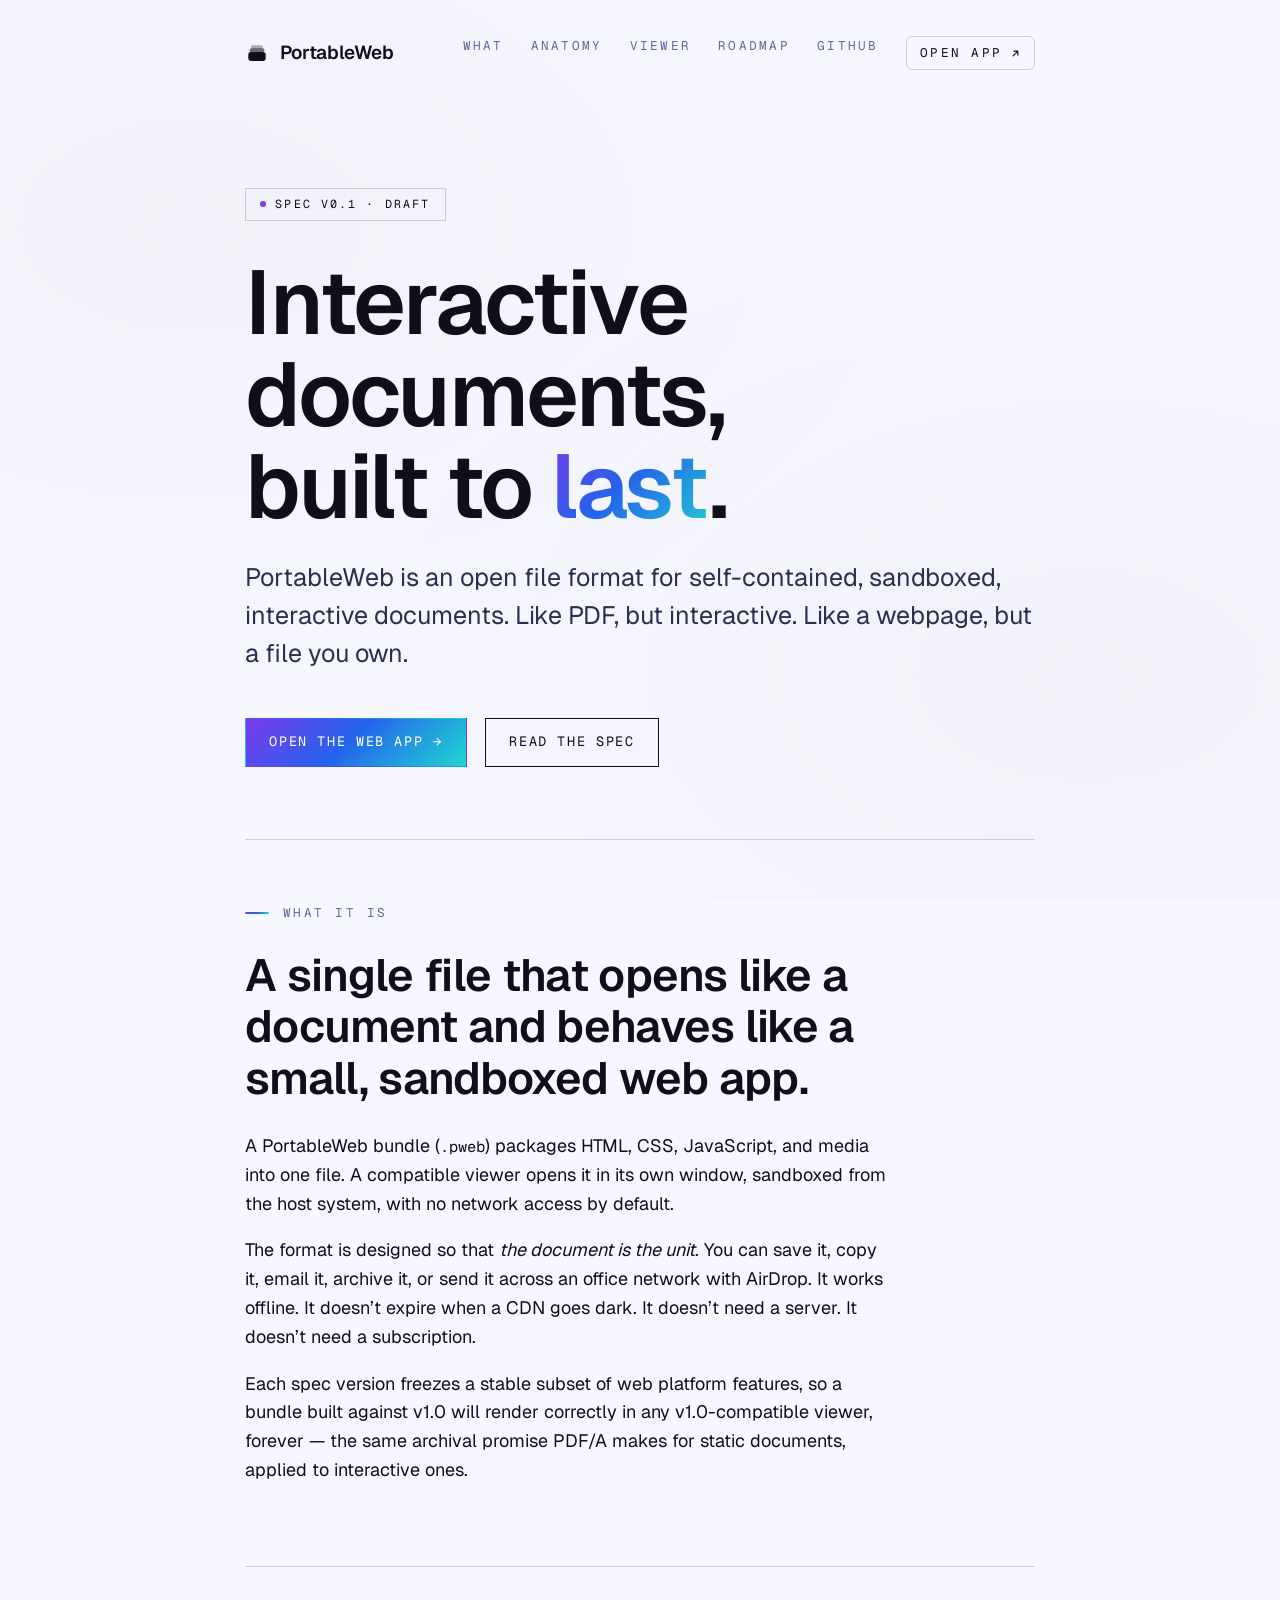
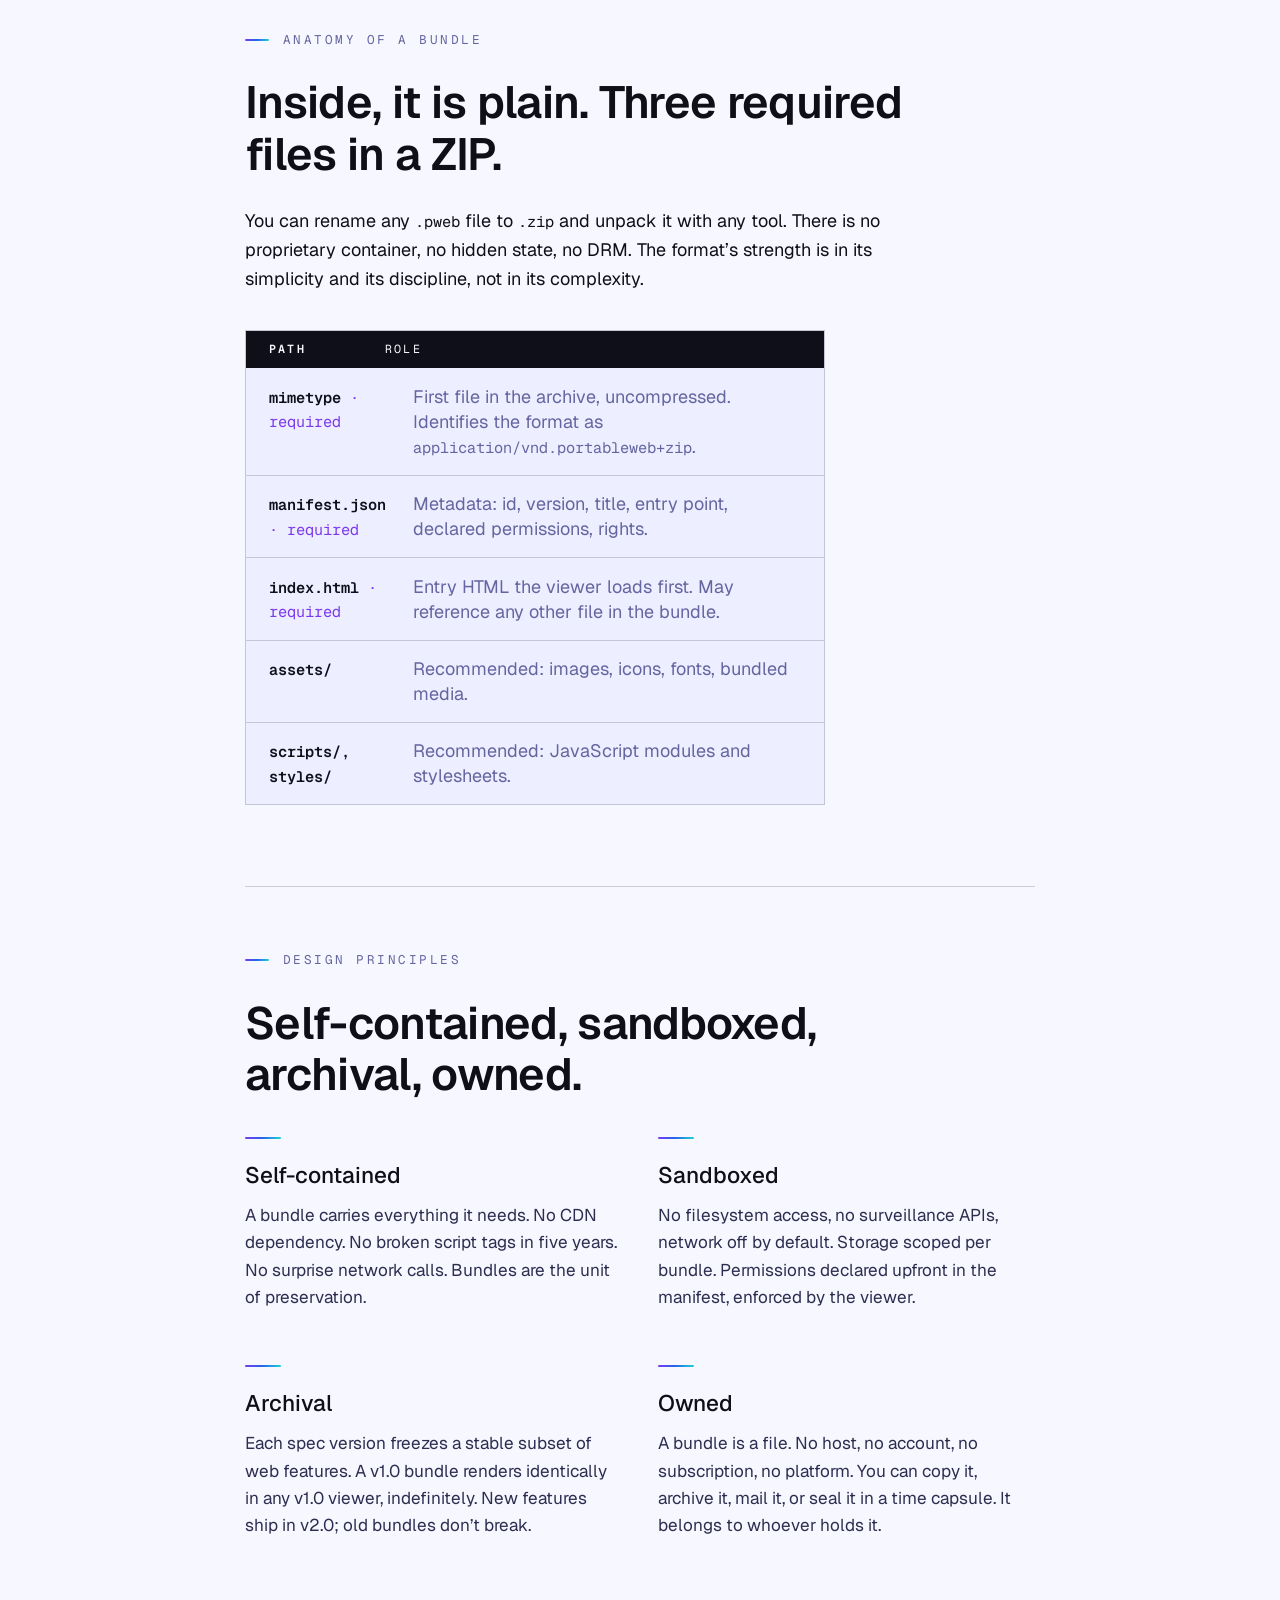
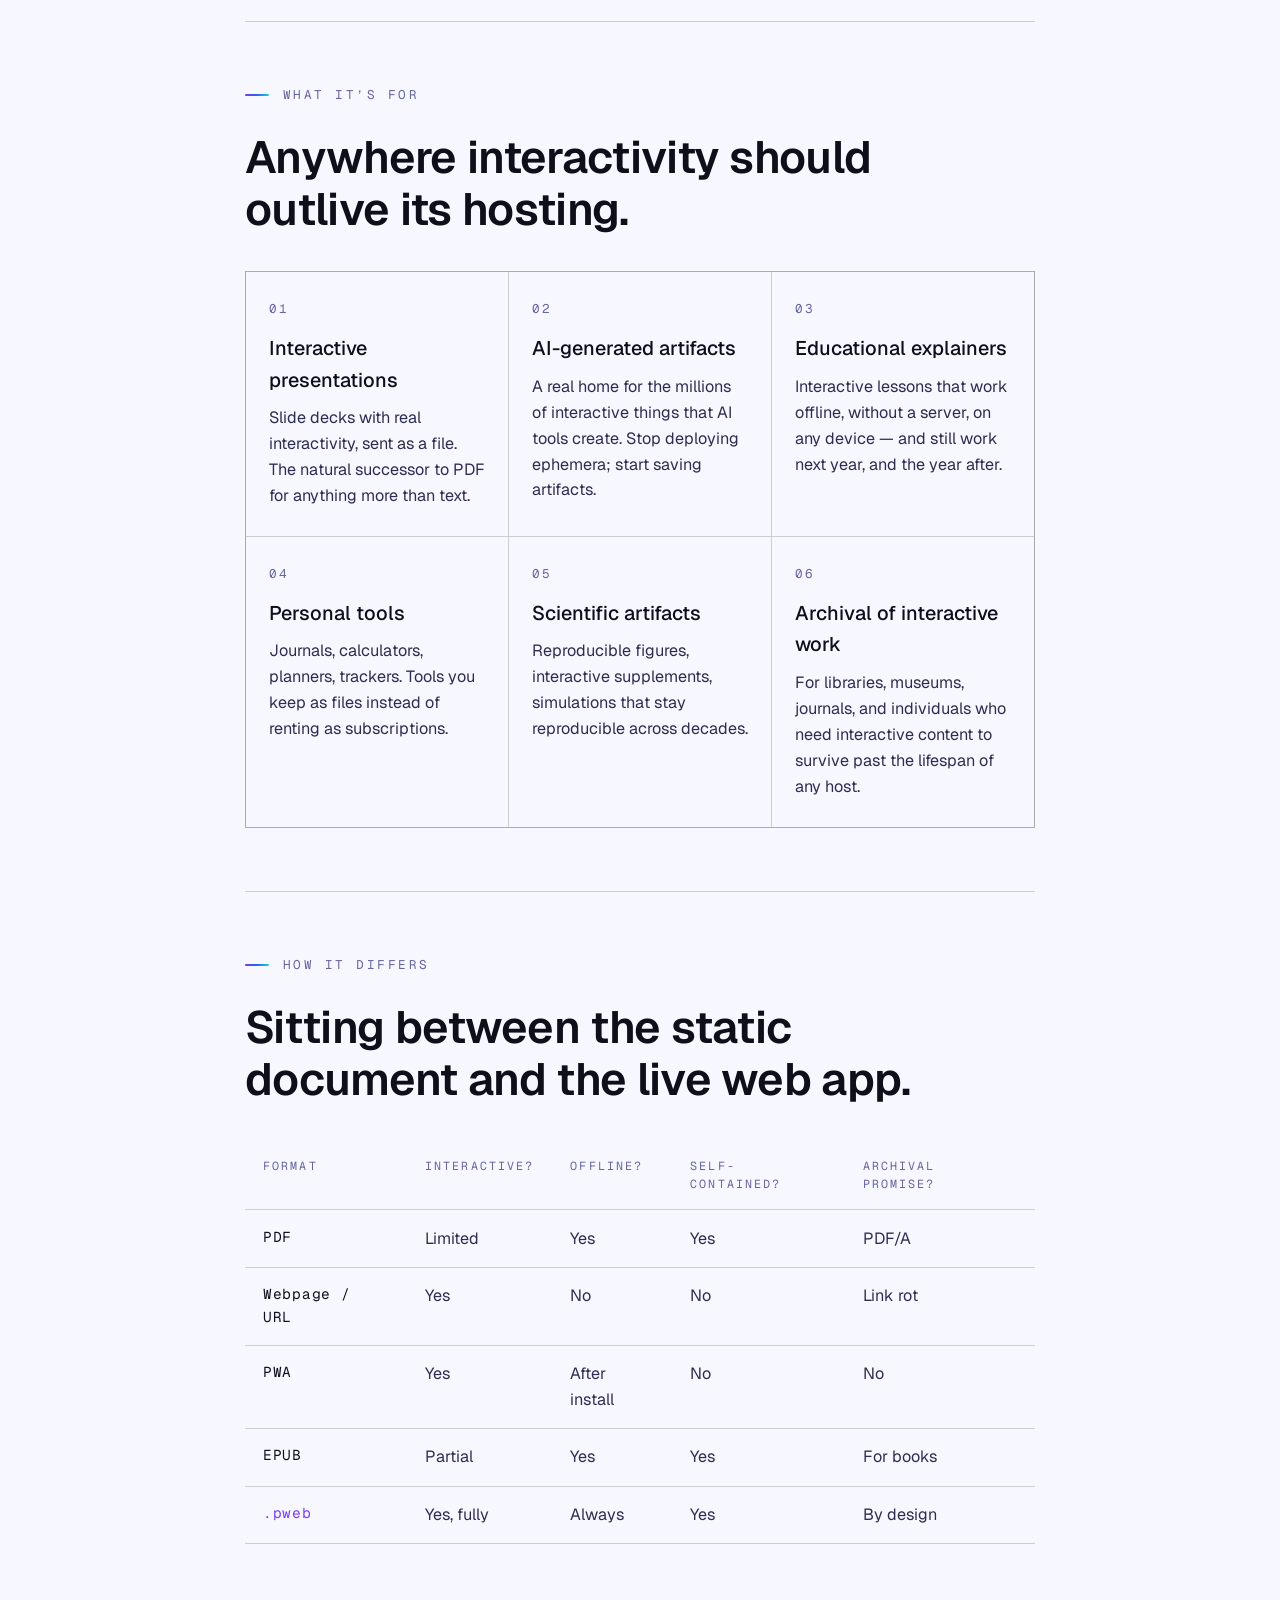
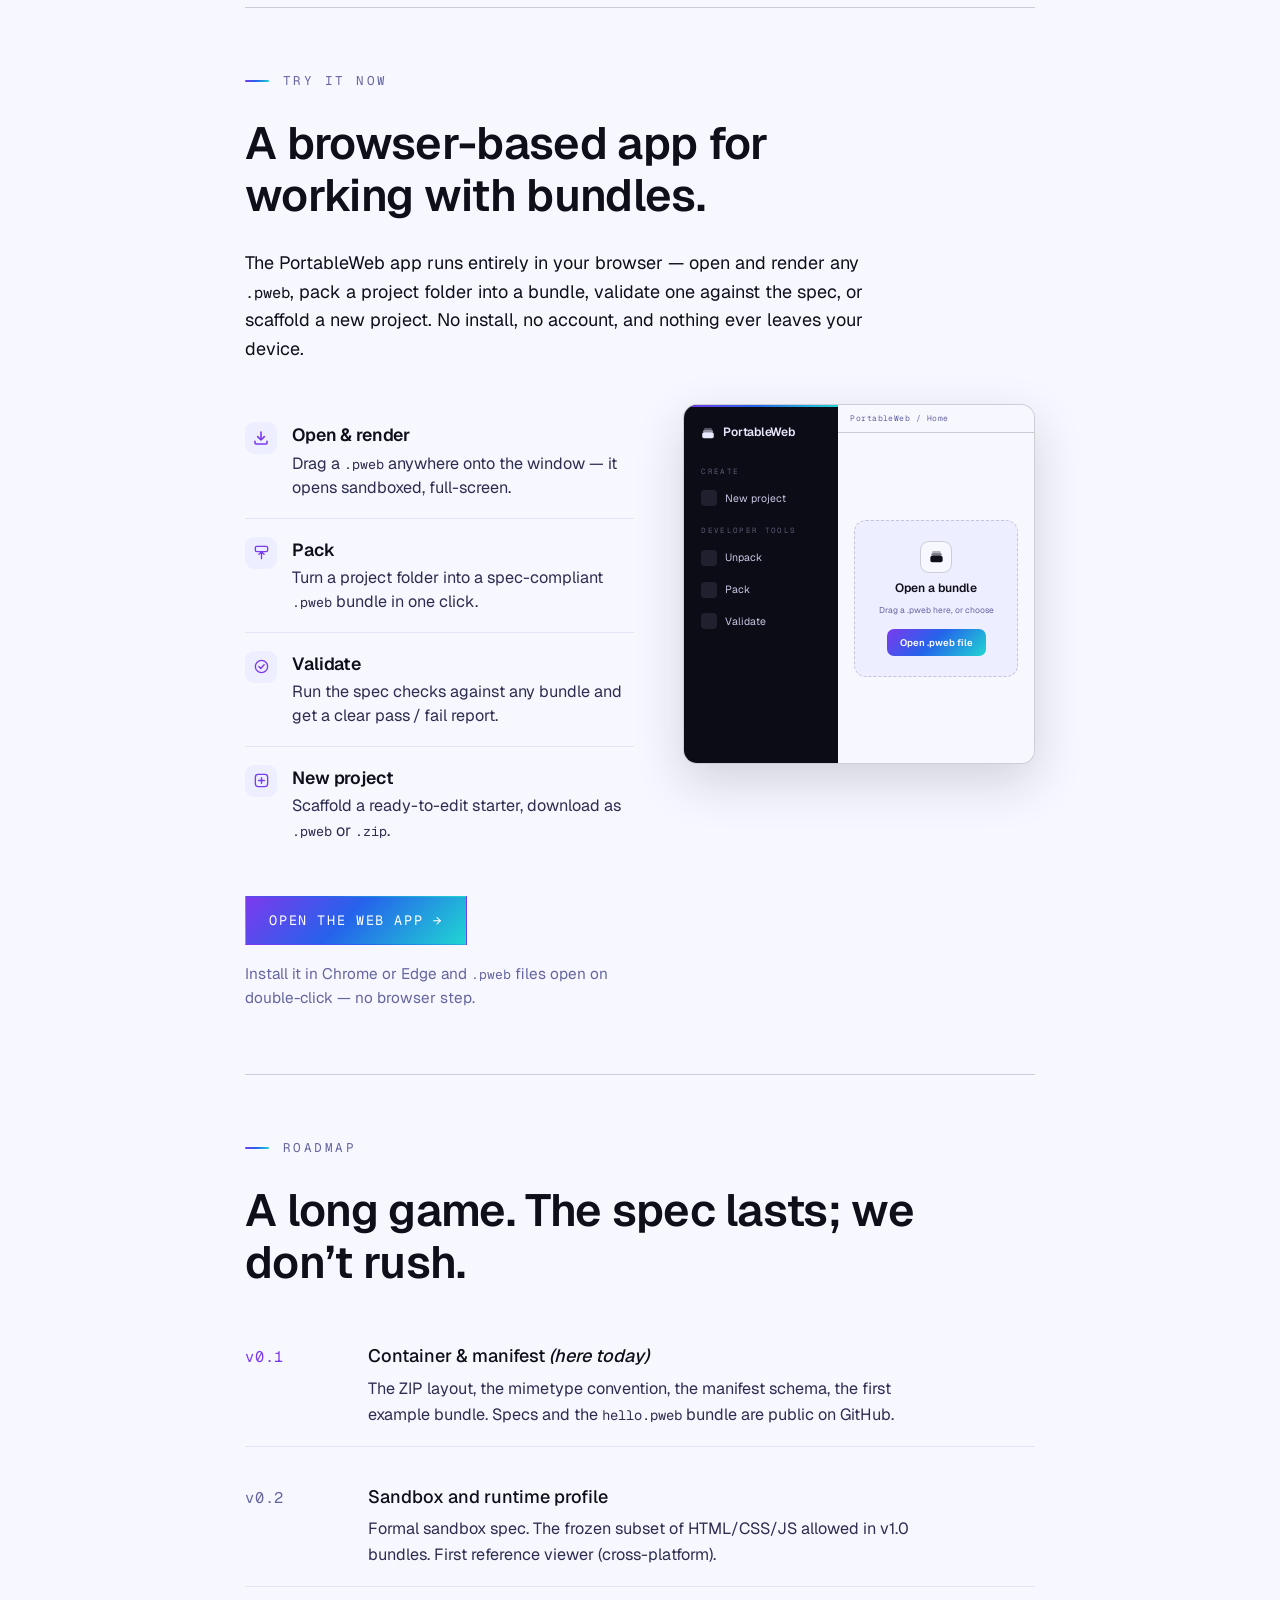
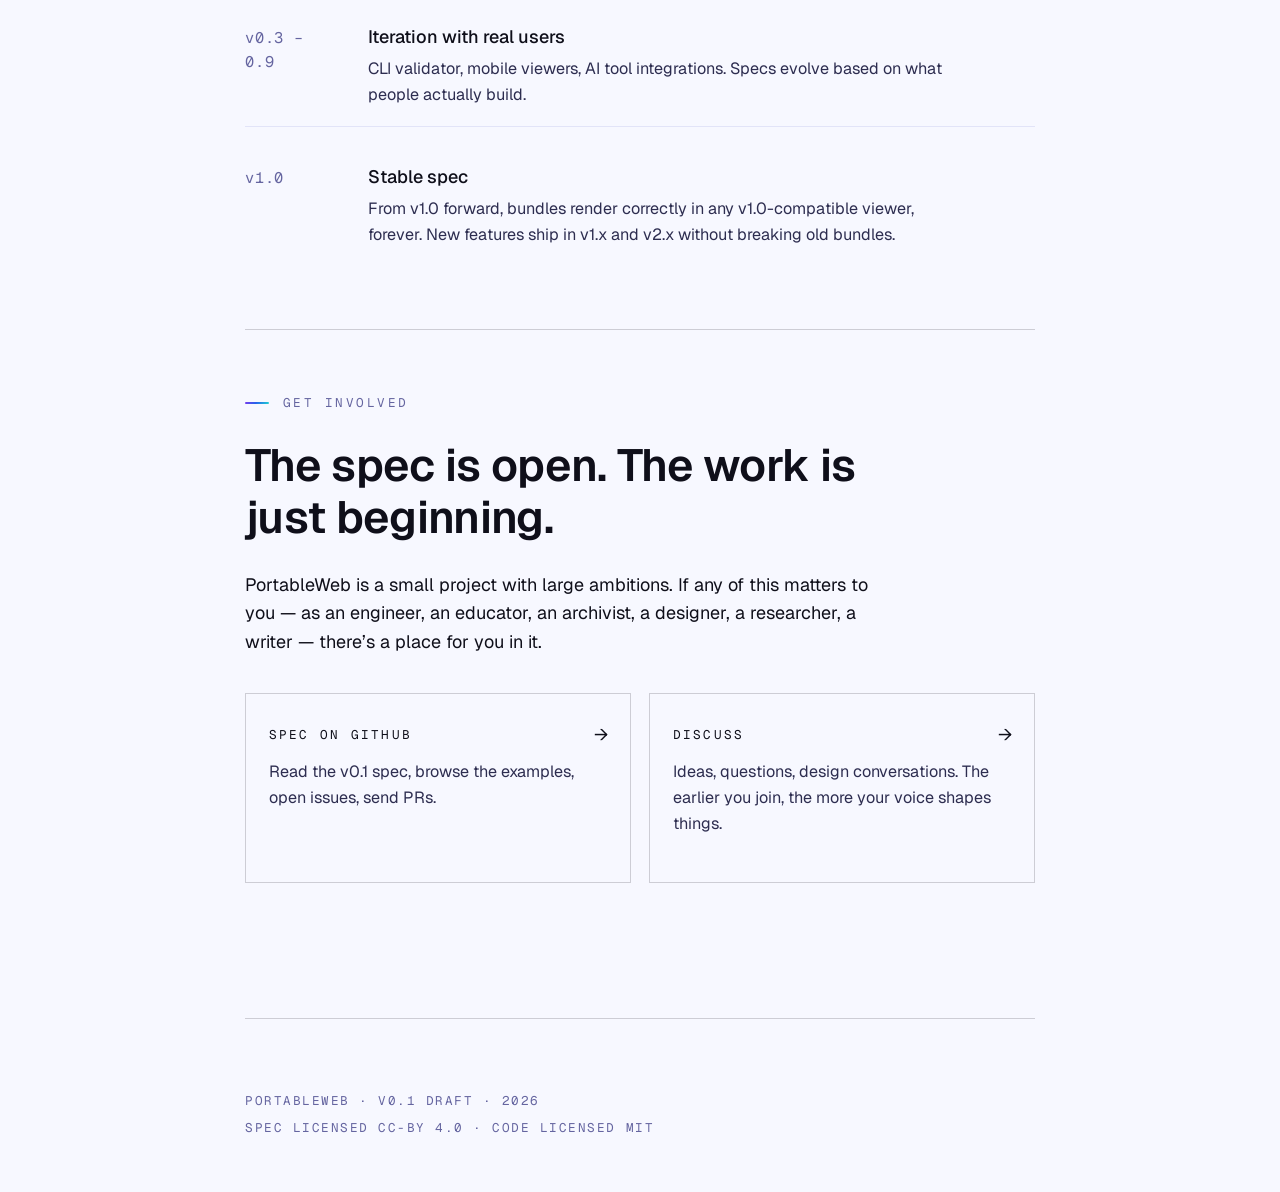
==== docs/index.html @ 22e29831 "Enhanced UI" ====
<!DOCTYPE html>
<html lang="en">
<head>
  <meta charset="utf-8">
  <meta name="viewport" content="width=device-width, initial-scale=1">
  <title>PortableWeb — Self-contained interactive documents</title>
  <meta name="description" content="PortableWeb is an open file format for self-contained, sandboxed, interactive documents. Like PDF, but interactive. Like a webpage, but a file you own.">

  <meta property="og:title" content="PortableWeb">
  <meta property="og:description" content="An open file format for self-contained, sandboxed, interactive documents. Like PDF, but interactive.">
  <meta property="og:url" content="https://portableweb.org">
  <meta property="og:type" content="website">
  <meta name="twitter:card" content="summary_large_image">

  <link rel="icon" href="/icons/icon.svg" type="image/svg+xml">

  <link rel="preconnect" href="https://fonts.googleapis.com">
  <link rel="preconnect" href="https://fonts.gstatic.com" crossorigin>
  <link href="https://fonts.googleapis.com/css2?family=Geist:wght@400;500;600;700&family=Geist+Mono:wght@400;500;600&display=swap" rel="stylesheet">

  <style>
    :root {
      --ink:           #0f0f1a;
      --ink-soft:      #2d2d50;
      --paper:         #f7f8ff;
      --paper-shadow:  #edeeff;
      --paper-darker:  #e2e4f8;
      --accent:        #7c3aed;
      --accent-soft:   #9f67f5;
      --rule:          rgba(15,15,26,0.18);
      --muted:         #6565a0;
      --muted-soft:    #9090b8;
      --gradient:      linear-gradient(135deg, #7c3aed 0%, #2563eb 46%, #20d6d2 100%);
      --serif:         "Geist", ui-sans-serif, system-ui, -apple-system, "Segoe UI", Helvetica, Arial, sans-serif;
      --sans:          "Geist", ui-sans-serif, system-ui, -apple-system, "Segoe UI", Helvetica, Arial, sans-serif;
      --mono:          "Geist Mono", ui-monospace, "SFMono-Regular", Menlo, Consolas, "Liberation Mono", monospace;
    }

    @media (prefers-color-scheme: dark) {
      :root {
        --ink:           #e8e8ff;
        --ink-soft:      #b0b0d8;
        --paper:         #08080f;
        --paper-shadow:  #0f0f1e;
        --paper-darker:  #181828;
        --accent:        #a78bfa;
        --accent-soft:   #7c3aed;
        --rule:          rgba(232,232,255,0.15);
        --muted:         #7070a8;
        --muted-soft:    #454570;
      }
    }

    * { box-sizing: border-box; }

    html { scroll-behavior: smooth; }

    html, body {
      margin: 0;
      padding: 0;
      background: var(--paper);
      color: var(--ink);
      font-family: var(--serif);
      font-size: 18px;
      line-height: 1.6;
      -webkit-font-smoothing: antialiased;
      -moz-osx-font-smoothing: grayscale;
    }

    body {
      background-image:
        radial-gradient(at 15% 25%, rgba(0,0,0,0.025) 0%, transparent 50%),
        radial-gradient(at 85% 75%, rgba(0,0,0,0.025) 0%, transparent 50%);
      background-attachment: fixed;
      min-height: 100vh;
    }

    a {
      color: var(--accent);
      text-decoration: none;
      border-bottom: 1px solid currentColor;
      transition: opacity 0.15s ease;
    }
    a:hover { opacity: 0.7; }

    /* ---------- Scrollbar ---------- */
    * { scrollbar-width: thin; scrollbar-color: var(--muted) transparent; }
    ::-webkit-scrollbar { width: 13px; height: 13px; }
    ::-webkit-scrollbar-track { background: transparent; }
    ::-webkit-scrollbar-thumb {
      background-color: var(--muted);
      border-radius: 10px;
      border: 3px solid var(--paper);
      background-clip: padding-box;
    }
    ::-webkit-scrollbar-thumb:hover { background-color: var(--ink-soft); }
    ::-webkit-scrollbar-corner { background: transparent; }

    code, pre {
      font-family: var(--mono);
      font-size: 0.85em;
    }

    /* ---------- Layout ---------- */

    .wrap {
      max-width: 880px;
      margin: 0 auto;
      padding: 0 clamp(1.25rem, 4vw, 2.5rem);
    }

    /* ---------- Header ---------- */

    header.site {
      padding: 2rem 0 1.5rem;
      display: flex;
      justify-content: space-between;
      align-items: center;
      font-family: var(--mono);
      font-size: 0.7rem;
      letter-spacing: 0.18em;
      text-transform: uppercase;
      color: var(--muted);
      gap: 1rem;
      flex-wrap: wrap;
    }

    .mark {
      display: flex;
      align-items: center;
      gap: 0.6rem;
      color: var(--ink);
      border-bottom: none;
    }

    .mark-glyph {
      width: 24px;
      height: 24px;
      flex-shrink: 0;
      color: var(--ink);
      display: block;
    }

    .mark-word {
      font-family: "Geist", var(--sans);
      font-size: 1.05rem;
      font-weight: 600;
      letter-spacing: -0.02em;
      text-transform: none;
      color: var(--ink);
      line-height: 1;
    }

    nav.site {
      display: flex;
      gap: 1.5rem;
    }

    nav.site a {
      color: var(--muted);
      border-bottom: none;
    }
    nav.site a:hover { color: var(--ink); }

    nav.site a.nav-app {
      color: var(--ink);
      border: 1px solid var(--rule);
      padding: 0.34rem 0.75rem;
      border-radius: 6px;
      white-space: nowrap;
      display: inline-flex;
      align-items: center;
      gap: 0.4rem;
      transition: background 0.15s ease, color 0.15s ease, border-color 0.15s ease;
    }
    nav.site a.nav-app:hover { background: var(--ink); color: var(--paper); border-color: var(--ink); opacity: 1; }
    nav.site a.nav-app svg { transition: transform 0.15s ease; }
    nav.site a.nav-app:hover svg { transform: translateX(2px); }

    /* ---------- Hero ---------- */

    .hero {
      padding: clamp(3rem, 10vh, 7rem) 0 clamp(3rem, 8vh, 5rem);
    }

    .status {
      display: inline-flex;
      align-items: center;
      white-space: nowrap;
      gap: 0.5rem;
      padding: 0.35rem 0.8rem;
      border: 1px solid var(--rule);
      font-family: var(--mono);
      font-size: 0.65rem;
      letter-spacing: 0.18em;
      text-transform: uppercase;
      color: var(--ink);
      margin-bottom: 2rem;
    }

    .status::before {
      content: "";
      display: inline-block;
      width: 6px; height: 6px;
      border-radius: 50%;
      background: var(--accent);
      animation: pulse 2.4s infinite;
    }

    @keyframes pulse {
      0%, 100% { opacity: 1; }
      50%      { opacity: 0.4; }
    }

    h1.hero-title {
      font-family: var(--serif);
      font-weight: 600;
      font-style: normal;
      font-size: clamp(2.75rem, 8vw, 5rem);
      line-height: 1.02;
      letter-spacing: -0.025em;
      margin: 0 0 1.5rem;
      max-width: 12ch;
    }

    h1.hero-title .accent {
      background: var(--gradient);
      -webkit-background-clip: text;
      -webkit-text-fill-color: transparent;
      background-clip: text;
    }

    .hero-lede {
      font-size: clamp(1.15rem, 2.2vw, 1.4rem);
      line-height: 1.5;
      max-width: 36em;
      margin: 0 0 2.5rem;
      color: var(--ink-soft);
    }

    .cta-row {
      display: flex;
      gap: 1rem;
      flex-wrap: wrap;
      align-items: center;
    }

    .btn {
      display: inline-flex;
      align-items: center;
      gap: 0.5rem;
      padding: 0.7rem 1.3rem;
      font-family: var(--mono);
      font-size: 0.75rem;
      letter-spacing: 0.12em;
      text-transform: uppercase;
      border: 1px solid var(--ink);
      color: var(--ink);
      background: transparent;
      border-bottom: 1px solid var(--ink);
      transition: all 0.18s ease;
    }
    .btn:hover { background: var(--ink); color: var(--paper); opacity: 1; }

    .btn.primary {
      background: var(--gradient);
      border-color: transparent;
      color: #fff;
    }
    .btn.primary:hover { opacity: 0.88; color: #fff; }

    /* ---------- Section primitives ---------- */

    section.block {
      padding: clamp(3rem, 7vh, 5rem) 0;
      border-top: 1px solid var(--rule);
    }

    .eyebrow {
      font-family: var(--mono);
      font-size: 0.7rem;
      letter-spacing: 0.2em;
      text-transform: uppercase;
      color: var(--muted);
      margin: 0 0 1.5rem;
      display: flex;
      align-items: center;
      gap: 0.75rem;
    }

    .eyebrow::before {
      content: "";
      width: 24px; height: 2px;
      background: var(--gradient);
      border-radius: 2px;
    }

    h2 {
      font-family: var(--serif);
      font-weight: 600;
      font-style: normal;
      font-size: clamp(1.85rem, 4vw, 2.5rem);
      line-height: 1.15;
      letter-spacing: -0.015em;
      margin: 0 0 1.5rem;
      max-width: 22ch;
    }

    h3 {
      font-family: var(--serif);
      font-weight: 500;
      font-size: 1.25rem;
      margin: 0 0 0.5rem;
      color: var(--ink);
    }

    p { margin: 0 0 1rem; max-width: 36em; }

    /* ---------- Anatomy diagram ---------- */

    .anatomy {
      display: grid;
      grid-template-columns: 1fr;
      gap: 0;
      margin: 2rem 0 1rem;
      border: 1px solid var(--rule);
      background: var(--paper-shadow);
      max-width: 580px;
      font-family: var(--mono);
      font-size: 0.85rem;
    }

    .anatomy-row {
      display: grid;
      grid-template-columns: 14ch 1fr;
      gap: 1rem;
      padding: 0.85rem 1.25rem;
      border-bottom: 1px solid var(--rule);
      align-items: baseline;
    }
    .anatomy-row:last-child { border-bottom: none; }

    .anatomy-row.header {
      background: var(--ink);
      color: var(--paper);
      font-size: 0.65rem;
      letter-spacing: 0.2em;
      text-transform: uppercase;
      padding: 0.5rem 1.25rem;
    }

    .anatomy-row .filename { color: var(--ink); font-weight: 600; }
    .anatomy-row .filename .req { color: var(--accent); font-weight: 400; }
    .anatomy-row .desc { color: var(--muted); font-family: var(--serif); font-size: 1rem; line-height: 1.4; }

    .anatomy-row.header .filename,
    .anatomy-row.header .desc { color: var(--paper); font-family: var(--mono); font-size: 0.65rem; }

    /* ---------- Pillars ---------- */

    .pillars {
      display: grid;
      grid-template-columns: repeat(2, 1fr);
      gap: 2rem;
      margin-top: 2rem;
    }
    @media (max-width: 540px) { .pillars { grid-template-columns: 1fr; } }

    .pillar h3::before {
      content: "";
      display: block;
      width: 36px;
      height: 2px;
      background: var(--gradient);
      border-radius: 2px;
      margin-bottom: 1rem;
    }

    .pillar p { color: var(--ink-soft); font-size: 0.95rem; }

    /* ---------- Use cases ---------- */

    .use-cases {
      display: grid;
      grid-template-columns: repeat(auto-fit, minmax(260px, 1fr));
      gap: 1px;
      background: var(--rule);
      border: 1px solid var(--rule);
      margin-top: 2rem;
    }

    .use-case {
      background: var(--paper);
      padding: 1.5rem 1.25rem;
    }

    .use-case .num {
      font-family: var(--mono);
      font-size: 0.7rem;
      letter-spacing: 0.18em;
      color: var(--muted);
      margin-bottom: 0.75rem;
    }

    .use-case h3 { font-size: 1.1rem; font-style: normal; }
    .use-case p { font-size: 0.9rem; color: var(--ink-soft); margin: 0; }

    /* ---------- Comparison ---------- */

    .comparison {
      margin-top: 2rem;
      overflow-x: auto;
    }

    .comparison table {
      width: 100%;
      border-collapse: collapse;
      font-size: 0.9rem;
      min-width: 540px;
    }

    .comparison th, .comparison td {
      text-align: left;
      padding: 0.85rem 1rem;
      border-bottom: 1px solid var(--rule);
      vertical-align: top;
    }

    .comparison th {
      font-family: var(--mono);
      font-size: 0.65rem;
      letter-spacing: 0.18em;
      text-transform: uppercase;
      color: var(--muted);
      font-weight: 400;
      border-bottom: 1px solid var(--rule);
    }

    .comparison td.format {
      font-family: var(--mono);
      font-size: 0.8rem;
      color: var(--ink);
      letter-spacing: 0.05em;
    }
    .comparison td.format.us { color: var(--accent); }
    .comparison td p { margin: 0; font-size: 0.9rem; color: var(--ink-soft); }

    /* ---------- Roadmap ---------- */

    .roadmap {
      display: grid;
      gap: 1rem;
      margin-top: 2rem;
    }

    .roadmap-item {
      display: grid;
      grid-template-columns: 8ch 1fr;
      gap: 1.5rem;
      padding: 1rem 0;
      border-bottom: 1px solid var(--paper-darker);
      align-items: baseline;
    }
    .roadmap-item:last-child { border-bottom: none; }

    .roadmap-version {
      font-family: var(--mono);
      font-size: 0.85rem;
      color: var(--accent);
      letter-spacing: 0.05em;
    }
    .roadmap-version.future { color: var(--muted); }

    .roadmap-body h3 { font-size: 1rem; margin-bottom: 0.25rem; font-style: normal; }
    .roadmap-body p { margin: 0; font-size: 0.9rem; color: var(--ink-soft); }

    /* ---------- Get involved ---------- */

    .links-grid {
      display: grid;
      grid-template-columns: repeat(auto-fit, minmax(220px, 1fr));
      gap: 1rem;
      margin-top: 2rem;
    }

    .link-card {
      display: block;
      padding: 1.5rem 1.25rem;
      border: 1px solid var(--rule);
      color: var(--ink);
      transition: all 0.18s ease;
      border-bottom: 1px solid var(--rule);
    }
    .link-card:hover { background: var(--ink); color: var(--paper); opacity: 1; }
    .link-card:hover .link-arrow { transform: translateX(3px); }
    .link-card:hover .link-desc { color: var(--paper-shadow); }

    .link-card-top {
      display: flex;
      justify-content: space-between;
      align-items: center;
      margin-bottom: 0.5rem;
    }
    .link-title { font-family: var(--mono); font-size: 0.7rem; letter-spacing: 0.18em; text-transform: uppercase; }
    .link-arrow { transition: transform 0.18s ease; }
    .link-desc { font-size: 0.9rem; color: var(--ink-soft); font-family: var(--serif); }

    /* ---------- Viewer section ---------- */

    .viewer-grid {
      display: grid;
      grid-template-columns: 1.05fr 0.95fr;
      gap: 2.75rem;
      align-items: start;
      margin-top: 2.25rem;
    }
    @media (max-width: 760px) {
      .viewer-grid { grid-template-columns: 1fr; gap: 2rem; }
    }

    .viewer-caps {
      list-style: none;
      padding: 0;
      margin: 0 0 2rem;
      display: flex;
      flex-direction: column;
    }
    .viewer-caps li {
      display: flex;
      gap: 0.85rem;
      padding: 0.95rem 0;
      border-bottom: 1px solid var(--paper-darker);
      align-items: flex-start;
    }
    .viewer-caps li:last-child { border-bottom: none; }
    .vc-icon {
      width: 32px; height: 32px;
      border-radius: 9px;
      background: var(--paper-shadow);
      display: flex; align-items: center; justify-content: center;
      flex-shrink: 0;
      color: var(--accent);
      margin-top: 1px;
    }
    .vc-title { display: block; font-weight: 600; font-size: 0.98rem; color: var(--ink); letter-spacing: -0.01em; }
    .vc-desc { display: block; font-size: 0.9rem; color: var(--ink-soft); line-height: 1.5; margin-top: 0.12rem; }
    .vc-desc code { font-family: var(--mono); font-size: 0.82em; }

    .viewer-cta {
      display: flex;
      flex-direction: column;
      align-items: flex-start;
      gap: 0.95rem;
    }
    .viewer-install-note {
      font-size: 0.85rem;
      color: var(--muted);
      max-width: 34em;
      margin: 0;
    }

    /* App preview mock */
    .app-mock {
      border: 1px solid var(--rule);
      border-radius: 14px;
      overflow: hidden;
      display: flex;
      height: 360px;
      background: var(--paper);
      box-shadow: 0 18px 50px rgba(15,15,26,0.16);
    }
    .mock-rail {
      width: 44%;
      max-width: 168px;
      background: #0c0c16;
      padding: 14px 10px;
      display: flex;
      flex-direction: column;
      gap: 3px;
      position: relative;
    }
    .mock-rail::before {
      content: "";
      position: absolute; top: 0; left: 0; right: 0; height: 2px;
      background: var(--gradient);
    }
    .mock-brand { display: flex; align-items: center; gap: 7px; color: #e8e8ff; padding: 4px 6px 10px; }
    .mock-brand svg { width: 16px; height: 16px; }
    .mock-brand .mb-word { font-family: var(--sans); font-size: 12px; font-weight: 600; letter-spacing: -0.02em; }
    .mock-label { font-family: var(--mono); font-size: 7.5px; letter-spacing: 0.18em; text-transform: uppercase; color: rgba(168,168,210,0.5); padding: 9px 7px 4px; }
    .mock-item { display: flex; align-items: center; gap: 8px; padding: 6px 7px; border-radius: 6px; color: #c7c7e4; font-family: var(--sans); font-size: 10.5px; }
    .mock-item .mi-ic { width: 16px; height: 16px; border-radius: 4px; background: rgba(168,168,210,0.13); flex-shrink: 0; }
    .mock-work { flex: 1; display: flex; flex-direction: column; background: var(--paper); }
    .mock-topbar { height: 28px; border-bottom: 1px solid var(--rule); display: flex; align-items: center; padding: 0 12px; }
    .mock-crumb { font-family: var(--mono); font-size: 8px; letter-spacing: 0.06em; color: var(--muted); }
    .mock-body { flex: 1; display: flex; align-items: center; justify-content: center; padding: 16px; }
    .mock-hero {
      width: 100%;
      border: 1.5px dashed var(--rule);
      border-radius: 12px;
      background: var(--paper-shadow);
      padding: 20px 12px;
      text-align: center;
      display: flex; flex-direction: column; align-items: center; gap: 6px;
    }
    .mock-hero .mh-glyph { width: 32px; height: 32px; border-radius: 9px; background: var(--paper); border: 1px solid var(--rule); display: flex; align-items: center; justify-content: center; color: var(--ink); }
    .mock-hero .mh-glyph svg { width: 17px; height: 17px; }
    .mock-hero .mh-title { font-family: var(--sans); font-weight: 600; font-size: 12px; color: var(--ink); white-space: nowrap; }
    .mock-hero .mh-sub { font-family: var(--sans); font-size: 8.5px; color: var(--muted); }
    .mock-hero .mh-btn { margin-top: 5px; padding: 6px 13px; border-radius: 7px; background: var(--gradient); color: #fff; font-family: var(--sans); font-size: 9.5px; font-weight: 600; white-space: nowrap; }
    @media (max-width: 760px) { .app-mock { height: 320px; } }

    /* ---------- Footer ---------- */

    footer {
      padding: 4rem 0 3rem;
      border-top: 1px solid var(--rule);
      margin-top: 4rem;
      font-family: var(--mono);
      font-size: 0.7rem;
      letter-spacing: 0.12em;
      text-transform: uppercase;
      color: var(--muted);
    }

    .footer-grid {
      display: flex;
      justify-content: space-between;
      align-items: flex-end;
      gap: 2rem;
      flex-wrap: wrap;
    }

    .footer-meta { display: flex; flex-direction: column; gap: 0.4rem; }
    .footer-meta a { color: var(--muted); border-bottom: 1px solid transparent; }
    .footer-meta a:hover { color: var(--ink); border-bottom-color: currentColor; }

    /* ---------- Reduced motion ---------- */

    @media (prefers-reduced-motion: reduce) {
      *, *::before, *::after { animation: none !important; transition: none !important; }
      html { scroll-behavior: auto; }
    }

    /* ---------- Small screens ---------- */

    @media (max-width: 540px) {
      nav.site { gap: 1rem; font-size: 0.65rem; }
      .anatomy-row { grid-template-columns: 1fr; gap: 0.25rem; }
      .roadmap-item { grid-template-columns: 1fr; gap: 0.4rem; }
    }
  </style>
</head>

<body>

<div class="wrap">

  <!-- Header -->
  <header class="site">
    <a class="mark" href="/">
      <svg class="mark-glyph" width="24" height="24" viewBox="0 0 36 36" aria-hidden="true">
        <rect x="9" y="6.5" width="18" height="5" rx="2.5" fill="currentColor" opacity="0.32"></rect>
        <rect x="7" y="11" width="22" height="6" rx="3" fill="currentColor" opacity="0.6"></rect>
        <rect x="5" y="16.5" width="26" height="13.5" rx="4" fill="currentColor"></rect>
      </svg>
      <span class="mark-word">PortableWeb</span>
    </a>
    <nav class="site">
      <a href="#what">What</a>
      <a href="#anatomy">Anatomy</a>
      <a href="#viewer">Viewer</a>
      <a href="#roadmap">Roadmap</a>
      <a href="https://github.com/portableweb">GitHub</a>
      <a class="nav-app" href="/app/">Open app <svg width="11" height="11" viewBox="0 0 14 14" fill="none" aria-hidden="true"><path d="M4 10l6-6M5 4h5v5" stroke="currentColor" stroke-width="1.5" stroke-linecap="round" stroke-linejoin="round"></path></svg></a>
    </nav>
  </header>

  <!-- Hero -->
  <section class="hero">
    <div class="status">Spec v0.1 &middot; Draft</div>
    <h1 class="hero-title">
      Interactive documents,<br>
      built to <span class="accent">last</span>.
    </h1>
    <p class="hero-lede">
      PortableWeb is an open file format for self-contained, sandboxed,
      interactive documents. Like PDF, but interactive. Like a webpage,
      but a file you own.
    </p>
    <div class="cta-row">
      <a class="btn primary" href="/app/">
        Open the web app &rarr;
      </a>
      <a class="btn" href="https://github.com/portableweb">Read the spec</a>
    </div>
  </section>

  <!-- What -->
  <section class="block" id="what">
    <p class="eyebrow">What it is</p>
    <h2>A single file that opens like a document and behaves like a small, sandboxed web app.</h2>
    <p>
      A PortableWeb bundle (<code>.pweb</code>) packages HTML, CSS, JavaScript,
      and media into one file. A compatible viewer opens it in its own window,
      sandboxed from the host system, with no network access by default.
    </p>
    <p>
      The format is designed so that <em>the document is the unit</em>. You can
      save it, copy it, email it, archive it, or send it across an office network
      with AirDrop. It works offline. It doesn&rsquo;t expire when a CDN goes dark.
      It doesn&rsquo;t need a server. It doesn&rsquo;t need a subscription.
    </p>
    <p>
      Each spec version freezes a stable subset of web platform features, so a
      bundle built against v1.0 will render correctly in any v1.0-compatible viewer,
      forever &mdash; the same archival promise PDF/A makes for static documents, applied
      to interactive ones.
    </p>
  </section>

  <!-- Anatomy -->
  <section class="block" id="anatomy">
    <p class="eyebrow">Anatomy of a bundle</p>
    <h2>Inside, it is plain. Three required files in a ZIP.</h2>
    <p>
      You can rename any <code>.pweb</code> file to <code>.zip</code> and unpack
      it with any tool. There is no proprietary container, no hidden state, no
      DRM. The format&rsquo;s strength is in its simplicity and its discipline, not in
      its complexity.
    </p>

    <div class="anatomy" role="figure" aria-label="File structure inside a .pweb bundle">
      <div class="anatomy-row header">
        <span class="filename">Path</span>
        <span class="desc">Role</span>
      </div>
      <div class="anatomy-row">
        <span class="filename">mimetype <span class="req">&middot; required</span></span>
        <span class="desc">First file in the archive, uncompressed. Identifies the format as <code>application/vnd.portableweb+zip</code>.</span>
      </div>
      <div class="anatomy-row">
        <span class="filename">manifest.json <span class="req">&middot; required</span></span>
        <span class="desc">Metadata: id, version, title, entry point, declared permissions, rights.</span>
      </div>
      <div class="anatomy-row">
        <span class="filename">index.html <span class="req">&middot; required</span></span>
        <span class="desc">Entry HTML the viewer loads first. May reference any other file in the bundle.</span>
      </div>
      <div class="anatomy-row">
        <span class="filename">assets/</span>
        <span class="desc">Recommended: images, icons, fonts, bundled media.</span>
      </div>
      <div class="anatomy-row">
        <span class="filename">scripts/, styles/</span>
        <span class="desc">Recommended: JavaScript modules and stylesheets.</span>
      </div>
    </div>
  </section>

  <!-- Pillars -->
  <section class="block">
    <p class="eyebrow">Design principles</p>
    <h2>Self-contained, sandboxed, archival, owned.</h2>
    <div class="pillars">
      <div class="pillar">
        <h3>Self-contained</h3>
        <p>A bundle carries everything it needs. No CDN dependency. No broken script tags in five years. No surprise network calls. Bundles are the unit of preservation.</p>
      </div>
      <div class="pillar">
        <h3>Sandboxed</h3>
        <p>No filesystem access, no surveillance APIs, network off by default. Storage scoped per bundle. Permissions declared upfront in the manifest, enforced by the viewer.</p>
      </div>
      <div class="pillar">
        <h3>Archival</h3>
        <p>Each spec version freezes a stable subset of web features. A v1.0 bundle renders identically in any v1.0 viewer, indefinitely. New features ship in v2.0; old bundles don&rsquo;t break.</p>
      </div>
      <div class="pillar">
        <h3>Owned</h3>
        <p>A bundle is a file. No host, no account, no subscription, no platform. You can copy it, archive it, mail it, or seal it in a time capsule. It belongs to whoever holds it.</p>
      </div>
    </div>
  </section>

  <!-- Use cases -->
  <section class="block">
    <p class="eyebrow">What it&rsquo;s for</p>
    <h2>Anywhere interactivity should outlive its hosting.</h2>
    <div class="use-cases">
      <div class="use-case">
        <div class="num">01</div>
        <h3>Interactive presentations</h3>
        <p>Slide decks with real interactivity, sent as a file. The natural successor to PDF for anything more than text.</p>
      </div>
      <div class="use-case">
        <div class="num">02</div>
        <h3>AI-generated artifacts</h3>
        <p>A real home for the millions of interactive things that AI tools create. Stop deploying ephemera; start saving artifacts.</p>
      </div>
      <div class="use-case">
        <div class="num">03</div>
        <h3>Educational explainers</h3>
        <p>Interactive lessons that work offline, without a server, on any device &mdash; and still work next year, and the year after.</p>
      </div>
      <div class="use-case">
        <div class="num">04</div>
        <h3>Personal tools</h3>
        <p>Journals, calculators, planners, trackers. Tools you keep as files instead of renting as subscriptions.</p>
      </div>
      <div class="use-case">
        <div class="num">05</div>
        <h3>Scientific artifacts</h3>
        <p>Reproducible figures, interactive supplements, simulations that stay reproducible across decades.</p>
      </div>
      <div class="use-case">
        <div class="num">06</div>
        <h3>Archival of interactive work</h3>
        <p>For libraries, museums, journals, and individuals who need interactive content to survive past the lifespan of any host.</p>
      </div>
    </div>
  </section>

  <!-- Comparison -->
  <section class="block">
    <p class="eyebrow">How it differs</p>
    <h2>Sitting between the static document and the live web app.</h2>
    <div class="comparison">
      <table>
        <thead>
          <tr>
            <th>Format</th>
            <th>Interactive?</th>
            <th>Offline?</th>
            <th>Self-contained?</th>
            <th>Archival promise?</th>
          </tr>
        </thead>
        <tbody>
          <tr>
            <td class="format">PDF</td>
            <td><p>Limited</p></td>
            <td><p>Yes</p></td>
            <td><p>Yes</p></td>
            <td><p>PDF/A</p></td>
          </tr>
          <tr>
            <td class="format">Webpage / URL</td>
            <td><p>Yes</p></td>
            <td><p>No</p></td>
            <td><p>No</p></td>
            <td><p>Link rot</p></td>
          </tr>
          <tr>
            <td class="format">PWA</td>
            <td><p>Yes</p></td>
            <td><p>After install</p></td>
            <td><p>No</p></td>
            <td><p>No</p></td>
          </tr>
          <tr>
            <td class="format">EPUB</td>
            <td><p>Partial</p></td>
            <td><p>Yes</p></td>
            <td><p>Yes</p></td>
            <td><p>For books</p></td>
          </tr>
          <tr>
            <td class="format us">.pweb</td>
            <td><p>Yes, fully</p></td>
            <td><p>Always</p></td>
            <td><p>Yes</p></td>
            <td><p>By design</p></td>
          </tr>
        </tbody>
      </table>
    </div>
  </section>

  <!-- Web viewer app -->
  <section class="block" id="viewer">
    <p class="eyebrow">Try it now</p>
    <h2>A browser-based app for working with bundles.</h2>
    <p>
      The PortableWeb app runs entirely in your browser &mdash; open and render any
      <code>.pweb</code>, pack a project folder into a bundle, validate one against
      the spec, or scaffold a new project. No install, no account, and nothing ever
      leaves your device.
    </p>

    <div class="viewer-grid">
      <div class="viewer-left">
        <ul class="viewer-caps">
          <li>
            <span class="vc-icon">
              <svg width="16" height="16" viewBox="0 0 12 12" fill="none" aria-hidden="true"><path d="M1.5 8.5v1.25A.75.75 0 002.25 10.5h7.5a.75.75 0 00.75-.75V8.5M6 1.5v6M3.5 5l2.5 2.5L8.5 5" stroke="currentColor" stroke-width="1.2" stroke-linecap="round" stroke-linejoin="round"/></svg>
            </span>
            <div>
              <span class="vc-title">Open &amp; render</span>
              <span class="vc-desc">Drag a <code>.pweb</code> anywhere onto the window &mdash; it opens sandboxed, full-screen.</span>
            </div>
          </li>
          <li>
            <span class="vc-icon">
              <svg width="17" height="17" viewBox="0 0 18 18" fill="none" aria-hidden="true"><rect x="2.5" y="2.5" width="13" height="5.5" rx="1.5" stroke="currentColor" stroke-width="1.4"/><path d="M9 15.5v-7M6.2 11l2.8-2.8L11.8 11" stroke="currentColor" stroke-width="1.4" stroke-linecap="round" stroke-linejoin="round"/></svg>
            </span>
            <div>
              <span class="vc-title">Pack</span>
              <span class="vc-desc">Turn a project folder into a spec-compliant <code>.pweb</code> bundle in one click.</span>
            </div>
          </li>
          <li>
            <span class="vc-icon">
              <svg width="17" height="17" viewBox="0 0 18 18" fill="none" aria-hidden="true"><circle cx="9" cy="9" r="6.5" stroke="currentColor" stroke-width="1.4"/><path d="M6.2 9l2 2 3.6-3.8" stroke="currentColor" stroke-width="1.5" stroke-linecap="round" stroke-linejoin="round"/></svg>
            </span>
            <div>
              <span class="vc-title">Validate</span>
              <span class="vc-desc">Run the spec checks against any bundle and get a clear pass&thinsp;/&thinsp;fail report.</span>
            </div>
          </li>
          <li>
            <span class="vc-icon">
              <svg width="17" height="17" viewBox="0 0 18 18" fill="none" aria-hidden="true"><rect x="2.5" y="2.5" width="13" height="13" rx="3" stroke="currentColor" stroke-width="1.4"/><path d="M9 6v6M6 9h6" stroke="currentColor" stroke-width="1.5" stroke-linecap="round"/></svg>
            </span>
            <div>
              <span class="vc-title">New project</span>
              <span class="vc-desc">Scaffold a ready-to-edit starter, download as <code>.pweb</code> or <code>.zip</code>.</span>
            </div>
          </li>
        </ul>

        <div class="viewer-cta">
          <a class="btn primary" href="/app/">Open the web app &rarr;</a>
          <p class="viewer-install-note">
            Install it in Chrome or Edge and <code>.pweb</code> files open on double-click &mdash; no browser step.
          </p>
        </div>
      </div>

      <div class="app-mock" aria-hidden="true">
        <div class="mock-rail">
          <div class="mock-brand">
            <svg viewBox="0 0 36 36" fill="none"><rect x="9" y="6.5" width="18" height="5" rx="2.5" fill="#e8e8ff" opacity="0.32"/><rect x="7" y="11" width="22" height="6" rx="3" fill="#e8e8ff" opacity="0.6"/><rect x="5" y="16.5" width="26" height="13.5" rx="4" fill="#e8e8ff"/></svg>
            <span class="mb-word">PortableWeb</span>
          </div>
          <div class="mock-label">Create</div>
          <div class="mock-item"><span class="mi-ic"></span>New project</div>
          <div class="mock-label">Developer tools</div>
          <div class="mock-item"><span class="mi-ic"></span>Unpack</div>
          <div class="mock-item"><span class="mi-ic"></span>Pack</div>
          <div class="mock-item"><span class="mi-ic"></span>Validate</div>
        </div>
        <div class="mock-work">
          <div class="mock-topbar"><span class="mock-crumb">PortableWeb / Home</span></div>
          <div class="mock-body">
            <div class="mock-hero">
              <span class="mh-glyph"><svg viewBox="0 0 36 36" fill="none"><rect x="9" y="6.5" width="18" height="5" rx="2.5" fill="currentColor" opacity="0.3"/><rect x="7" y="11" width="22" height="6" rx="3" fill="currentColor" opacity="0.55"/><rect x="5" y="16.5" width="26" height="13.5" rx="4" fill="currentColor"/></svg></span>
              <span class="mh-title">Open a bundle</span>
              <span class="mh-sub">Drag a .pweb here, or choose</span>
              <span class="mh-btn">Open .pweb file</span>
            </div>
          </div>
        </div>
      </div>
    </div>
  </section>

  <!-- Roadmap -->
  <section class="block" id="roadmap">
    <p class="eyebrow">Roadmap</p>
    <h2>A long game. The spec lasts; we don&rsquo;t rush.</h2>
    <div class="roadmap">
      <div class="roadmap-item">
        <div class="roadmap-version">v0.1</div>
        <div class="roadmap-body">
          <h3>Container &amp; manifest <em>(here today)</em></h3>
          <p>The ZIP layout, the mimetype convention, the manifest schema, the first example bundle. Specs and the <code>hello.pweb</code> bundle are public on GitHub.</p>
        </div>
      </div>
      <div class="roadmap-item">
        <div class="roadmap-version future">v0.2</div>
        <div class="roadmap-body">
          <h3>Sandbox and runtime profile</h3>
          <p>Formal sandbox spec. The frozen subset of HTML/CSS/JS allowed in v1.0 bundles. First reference viewer (cross-platform).</p>
        </div>
      </div>
      <div class="roadmap-item">
        <div class="roadmap-version future">v0.3 &ndash; 0.9</div>
        <div class="roadmap-body">
          <h3>Iteration with real users</h3>
          <p>CLI validator, mobile viewers, AI tool integrations. Specs evolve based on what people actually build.</p>
        </div>
      </div>
      <div class="roadmap-item">
        <div class="roadmap-version future">v1.0</div>
        <div class="roadmap-body">
          <h3>Stable spec</h3>
          <p>From v1.0 forward, bundles render correctly in any v1.0-compatible viewer, forever. New features ship in v1.x and v2.x without breaking old bundles.</p>
        </div>
      </div>
    </div>
  </section>

  <!-- Get involved -->
  <section class="block">
    <p class="eyebrow">Get involved</p>
    <h2>The spec is open. The work is just beginning.</h2>
    <p>
      PortableWeb is a small project with large ambitions. If any of this matters
      to you &mdash; as an engineer, an educator, an archivist, a designer, a researcher,
      a writer &mdash; there&rsquo;s a place for you in it.
    </p>
    <div class="links-grid">
      <a class="link-card" href="https://github.com/portableweb">
        <div class="link-card-top">
          <span class="link-title">Spec on GitHub</span>
          <span class="link-arrow" aria-hidden="true">&rarr;</span>
        </div>
        <p class="link-desc">Read the v0.1 spec, browse the examples, open issues, send PRs.</p>
      </a>
      <a class="link-card" href="https://github.com/portableweb/portableweb/discussions">
        <div class="link-card-top">
          <span class="link-title">Discuss</span>
          <span class="link-arrow" aria-hidden="true">&rarr;</span>
        </div>
        <p class="link-desc">Ideas, questions, design conversations. The earlier you join, the more your voice shapes things.</p>
      </a>
    </div>
  </section>

  <!-- Footer -->
  <footer>
    <div class="footer-grid">
      <div class="footer-meta">
        <span>PortableWeb &middot; v0.1 Draft &middot; 2026</span>
        <span>Spec licensed <a href="https://creativecommons.org/licenses/by/4.0/">CC-BY 4.0</a> &middot; Code licensed <a href="https://opensource.org/licenses/MIT">MIT</a></span>
      </div>
    </div>
  </footer>

</div>

</body>
</html>
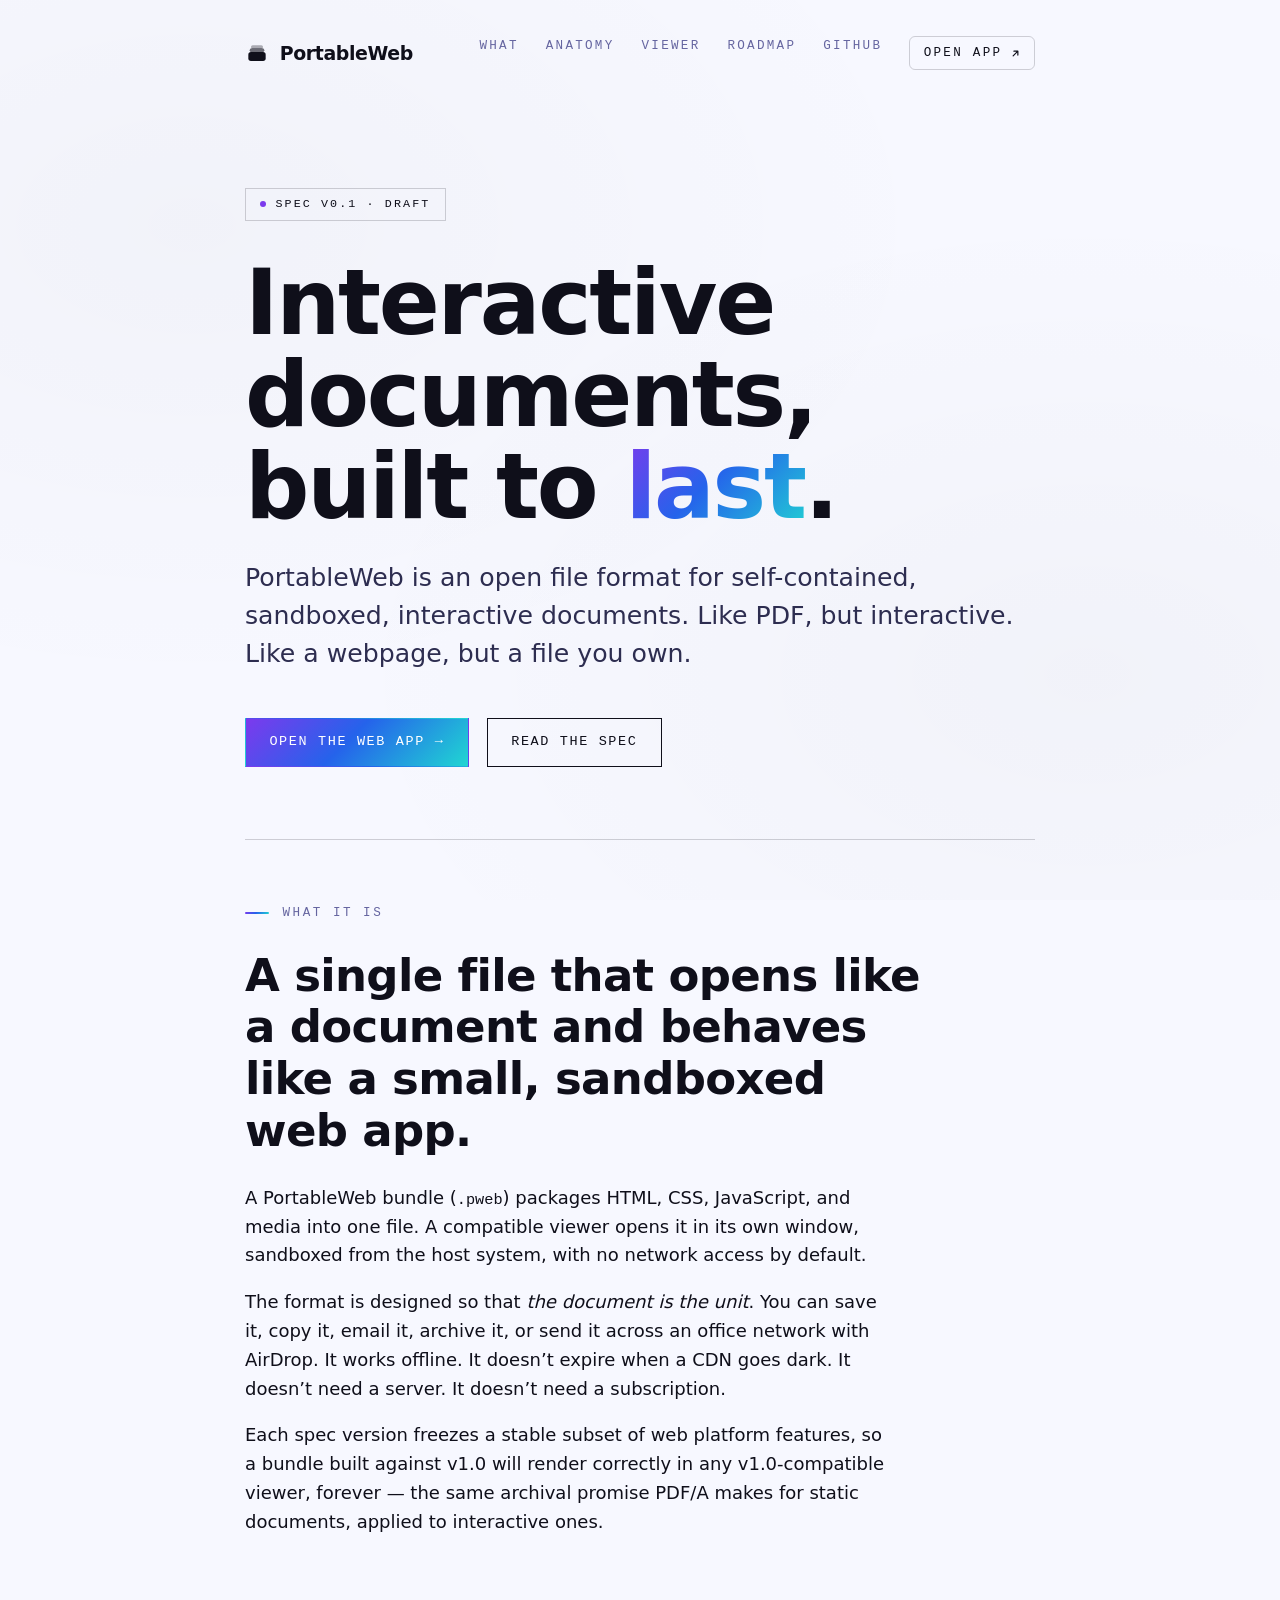
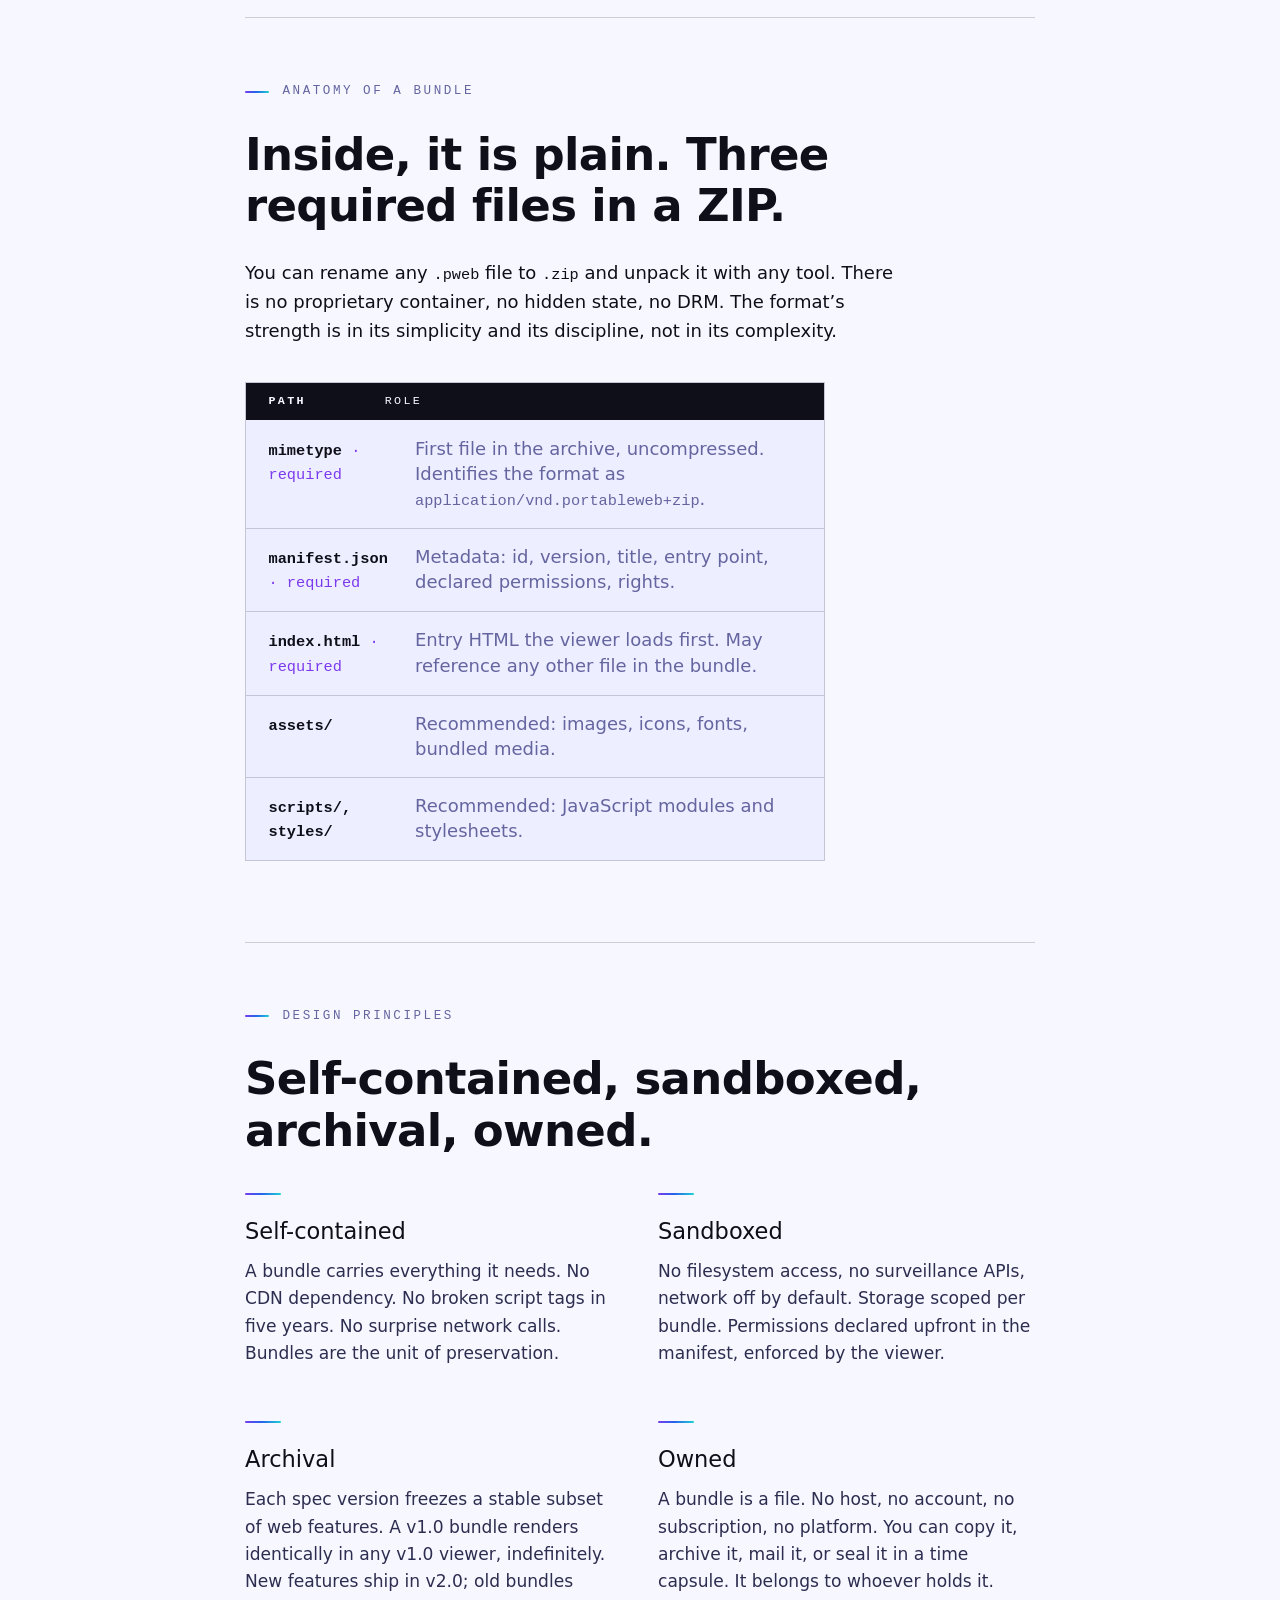
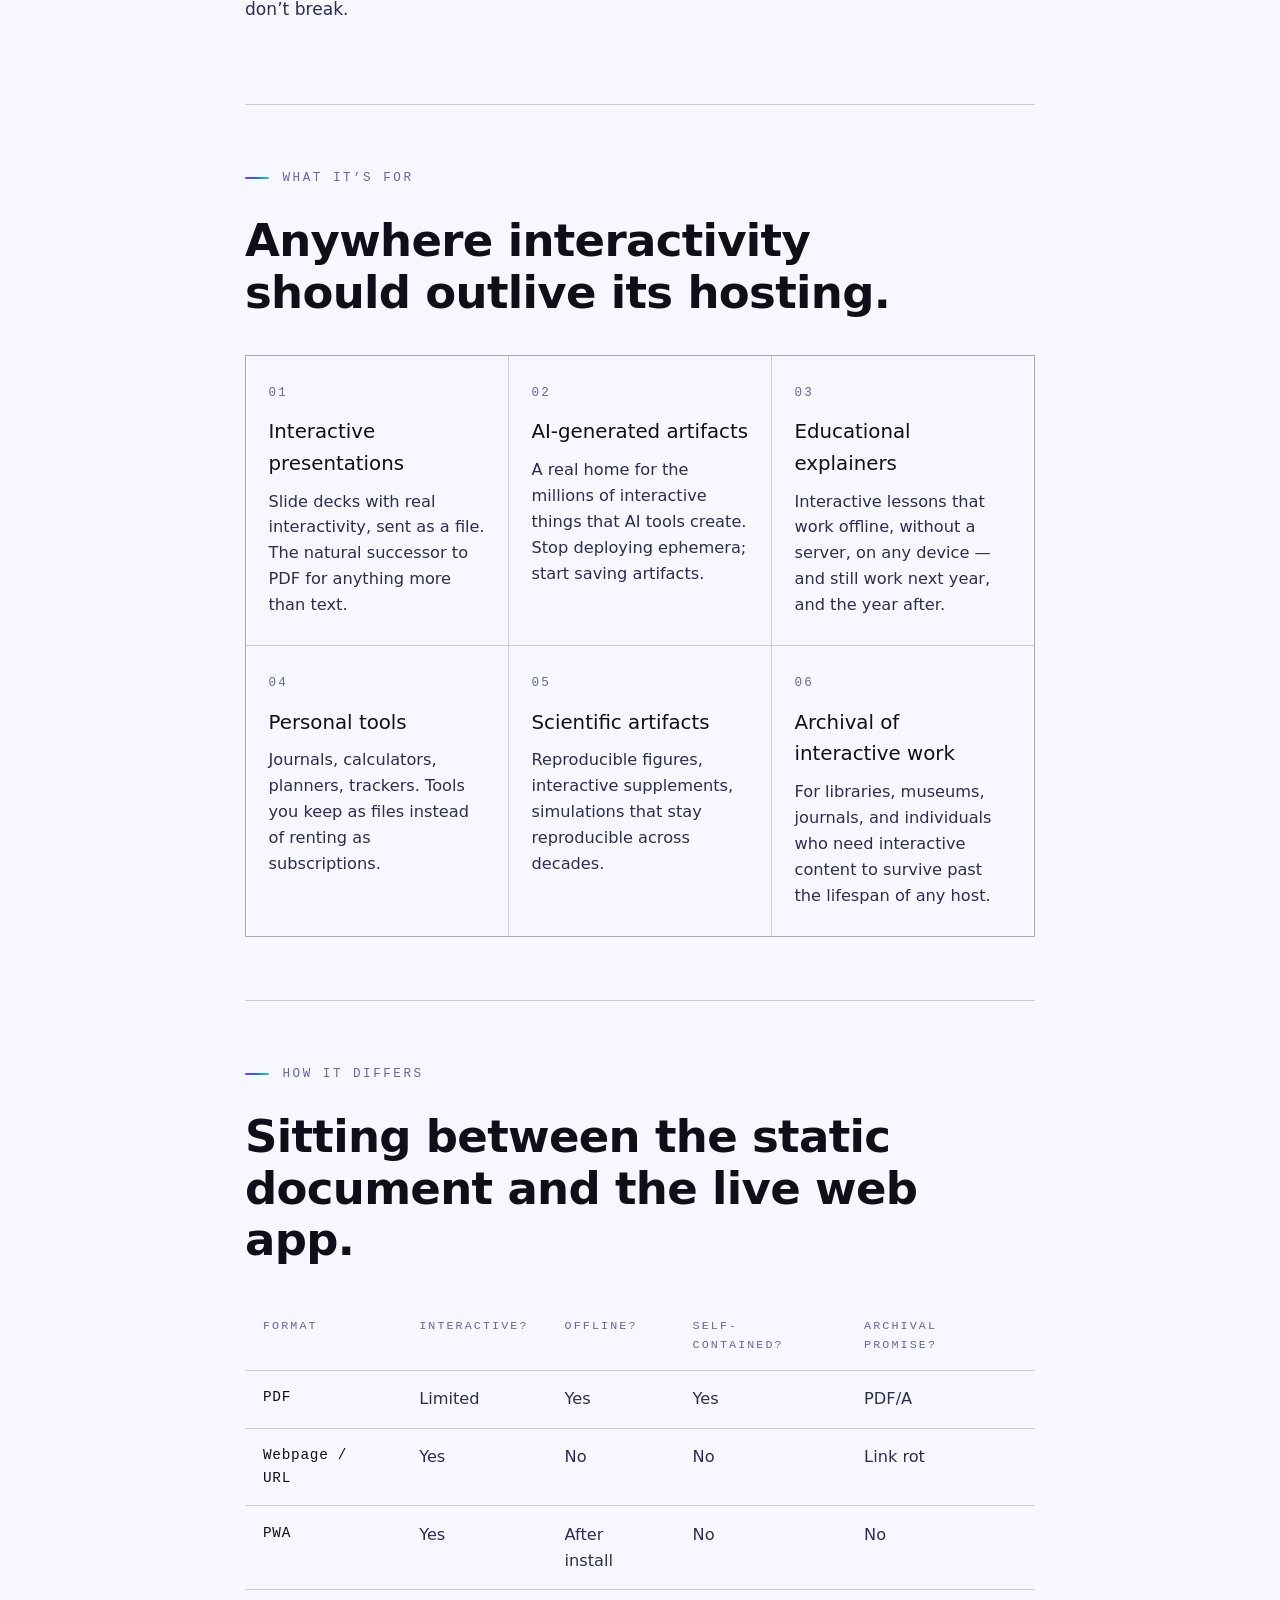
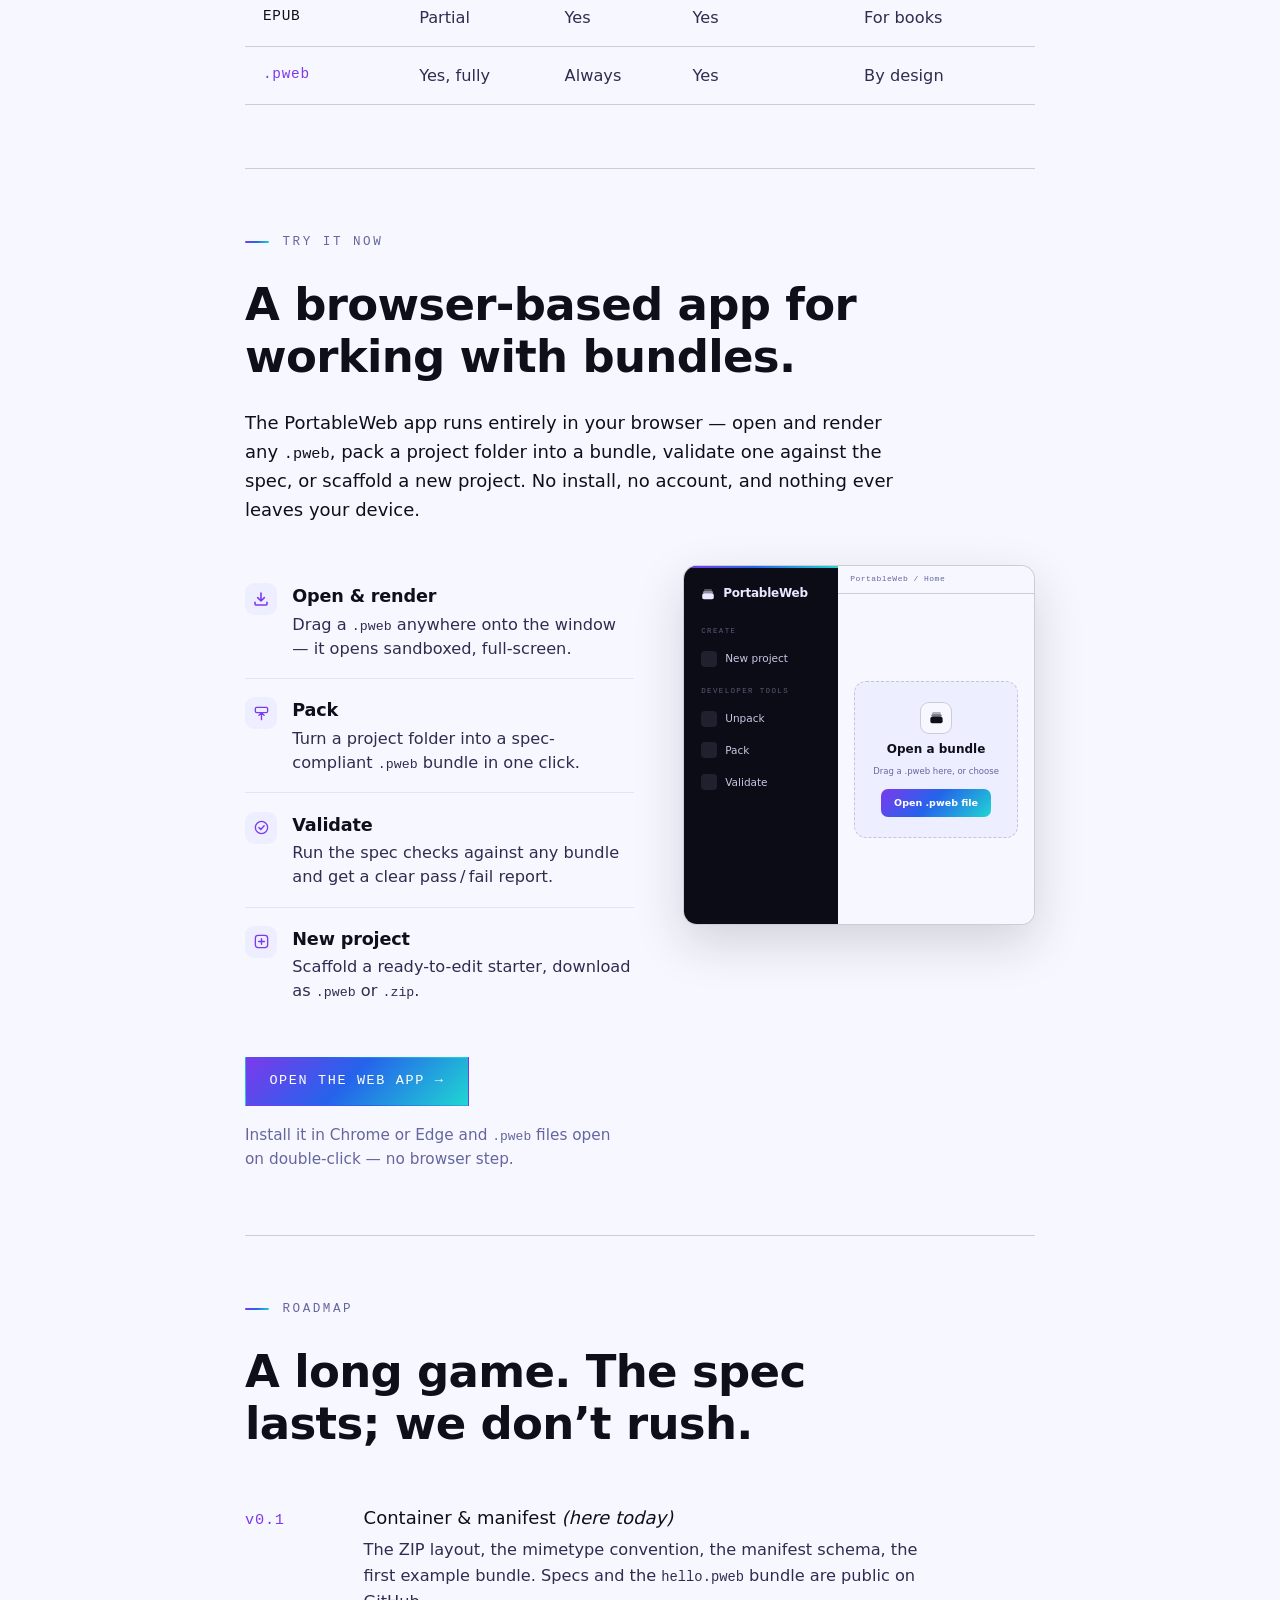
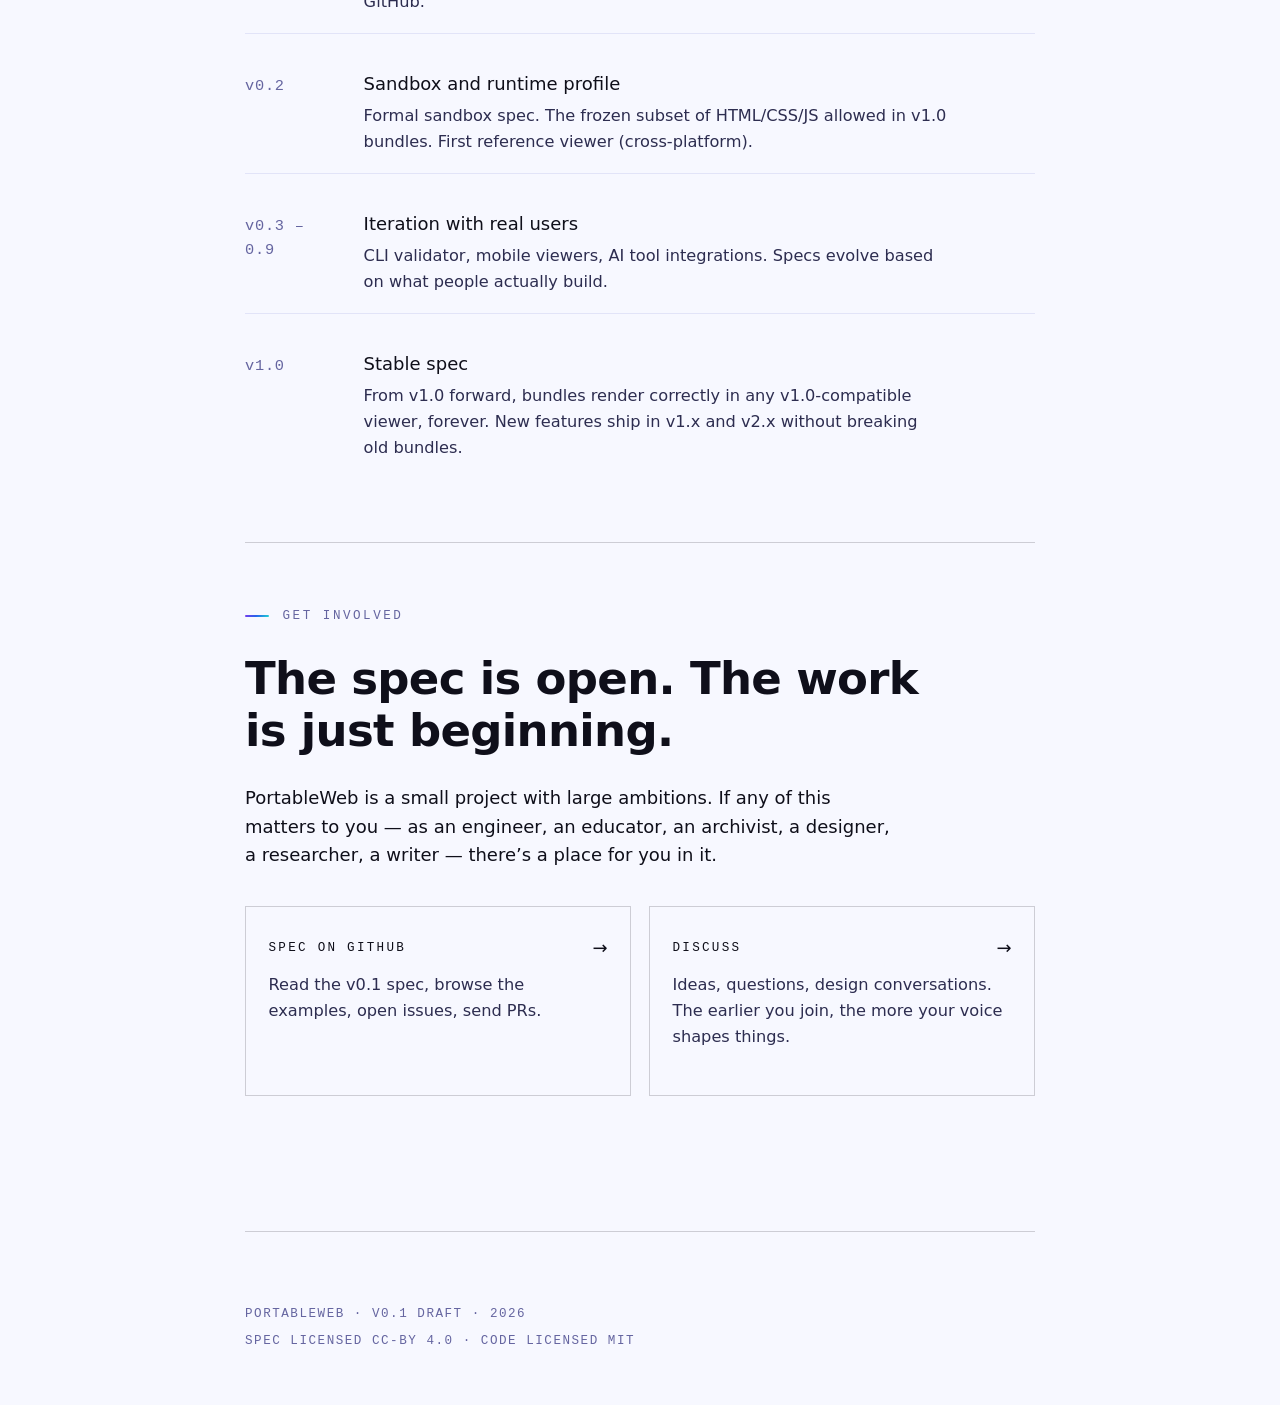
==== commit a1c09e4f: "fix: open all external links in new tab" ====
--- a/docs/index.html
+++ b/docs/index.html
@@ -14,9 +14,7 @@
 
   <link rel="icon" href="/icons/icon.svg" type="image/svg+xml">
 
-  <link rel="preconnect" href="https://fonts.googleapis.com">
-  <link rel="preconnect" href="https://fonts.gstatic.com" crossorigin>
-  <link href="https://fonts.googleapis.com/css2?family=Geist:wght@400;500;600;700&family=Geist+Mono:wght@400;500;600&display=swap" rel="stylesheet">
+  <link rel="stylesheet" href="/fonts/fonts.css">
 
   <style>
     :root {
@@ -644,8 +642,16 @@
 
     /* ---------- Small screens ---------- */
 
+    @media (max-width: 600px) {
+      header.site { padding: 1.75rem 0 1.25rem; gap: 0.75rem 1rem; }
+      /* Collapse in-page section anchors; keep GitHub + the Open app CTA. */
+      nav.site { gap: 1rem; align-items: center; }
+      nav.site a[href^="#"] { display: none; }
+      nav.site a.nav-app { font-size: 0.7rem; }
+    }
+
     @media (max-width: 540px) {
-      nav.site { gap: 1rem; font-size: 0.65rem; }
+      nav.site { gap: 0.9rem; }
       .anatomy-row { grid-template-columns: 1fr; gap: 0.25rem; }
       .roadmap-item { grid-template-columns: 1fr; gap: 0.4rem; }
     }
@@ -671,7 +677,7 @@
       <a href="#anatomy">Anatomy</a>
       <a href="#viewer">Viewer</a>
       <a href="#roadmap">Roadmap</a>
-      <a href="https://github.com/portableweb">GitHub</a>
+      <a href="https://github.com/portableweb" target="_blank" rel="noopener noreferrer">GitHub</a>
       <a class="nav-app" href="/app/">Open app <svg width="11" height="11" viewBox="0 0 14 14" fill="none" aria-hidden="true"><path d="M4 10l6-6M5 4h5v5" stroke="currentColor" stroke-width="1.5" stroke-linecap="round" stroke-linejoin="round"></path></svg></a>
     </nav>
   </header>
@@ -692,7 +698,7 @@
       <a class="btn primary" href="/app/">
         Open the web app &rarr;
       </a>
-      <a class="btn" href="https://github.com/portableweb">Read the spec</a>
+      <a class="btn" href="https://github.com/portableweb" target="_blank" rel="noopener noreferrer">Read the spec</a>
     </div>
   </section>
 
@@ -1010,14 +1016,14 @@
       a writer &mdash; there&rsquo;s a place for you in it.
     </p>
     <div class="links-grid">
-      <a class="link-card" href="https://github.com/portableweb">
+      <a class="link-card" href="https://github.com/portableweb" target="_blank" rel="noopener noreferrer">
         <div class="link-card-top">
           <span class="link-title">Spec on GitHub</span>
           <span class="link-arrow" aria-hidden="true">&rarr;</span>
         </div>
         <p class="link-desc">Read the v0.1 spec, browse the examples, open issues, send PRs.</p>
       </a>
-      <a class="link-card" href="https://github.com/portableweb/portableweb/discussions">
+      <a class="link-card" href="https://github.com/portableweb/spec/discussions" target="_blank" rel="noopener noreferrer">
         <div class="link-card-top">
           <span class="link-title">Discuss</span>
           <span class="link-arrow" aria-hidden="true">&rarr;</span>
@@ -1032,7 +1038,7 @@
     <div class="footer-grid">
       <div class="footer-meta">
         <span>PortableWeb &middot; v0.1 Draft &middot; 2026</span>
-        <span>Spec licensed <a href="https://creativecommons.org/licenses/by/4.0/">CC-BY 4.0</a> &middot; Code licensed <a href="https://opensource.org/licenses/MIT">MIT</a></span>
+        <span>Spec licensed <a href="https://creativecommons.org/licenses/by/4.0/" target="_blank" rel="noopener noreferrer">CC-BY 4.0</a> &middot; Code licensed <a href="https://opensource.org/licenses/MIT" target="_blank" rel="noopener noreferrer">MIT</a></span>
       </div>
     </div>
   </footer>
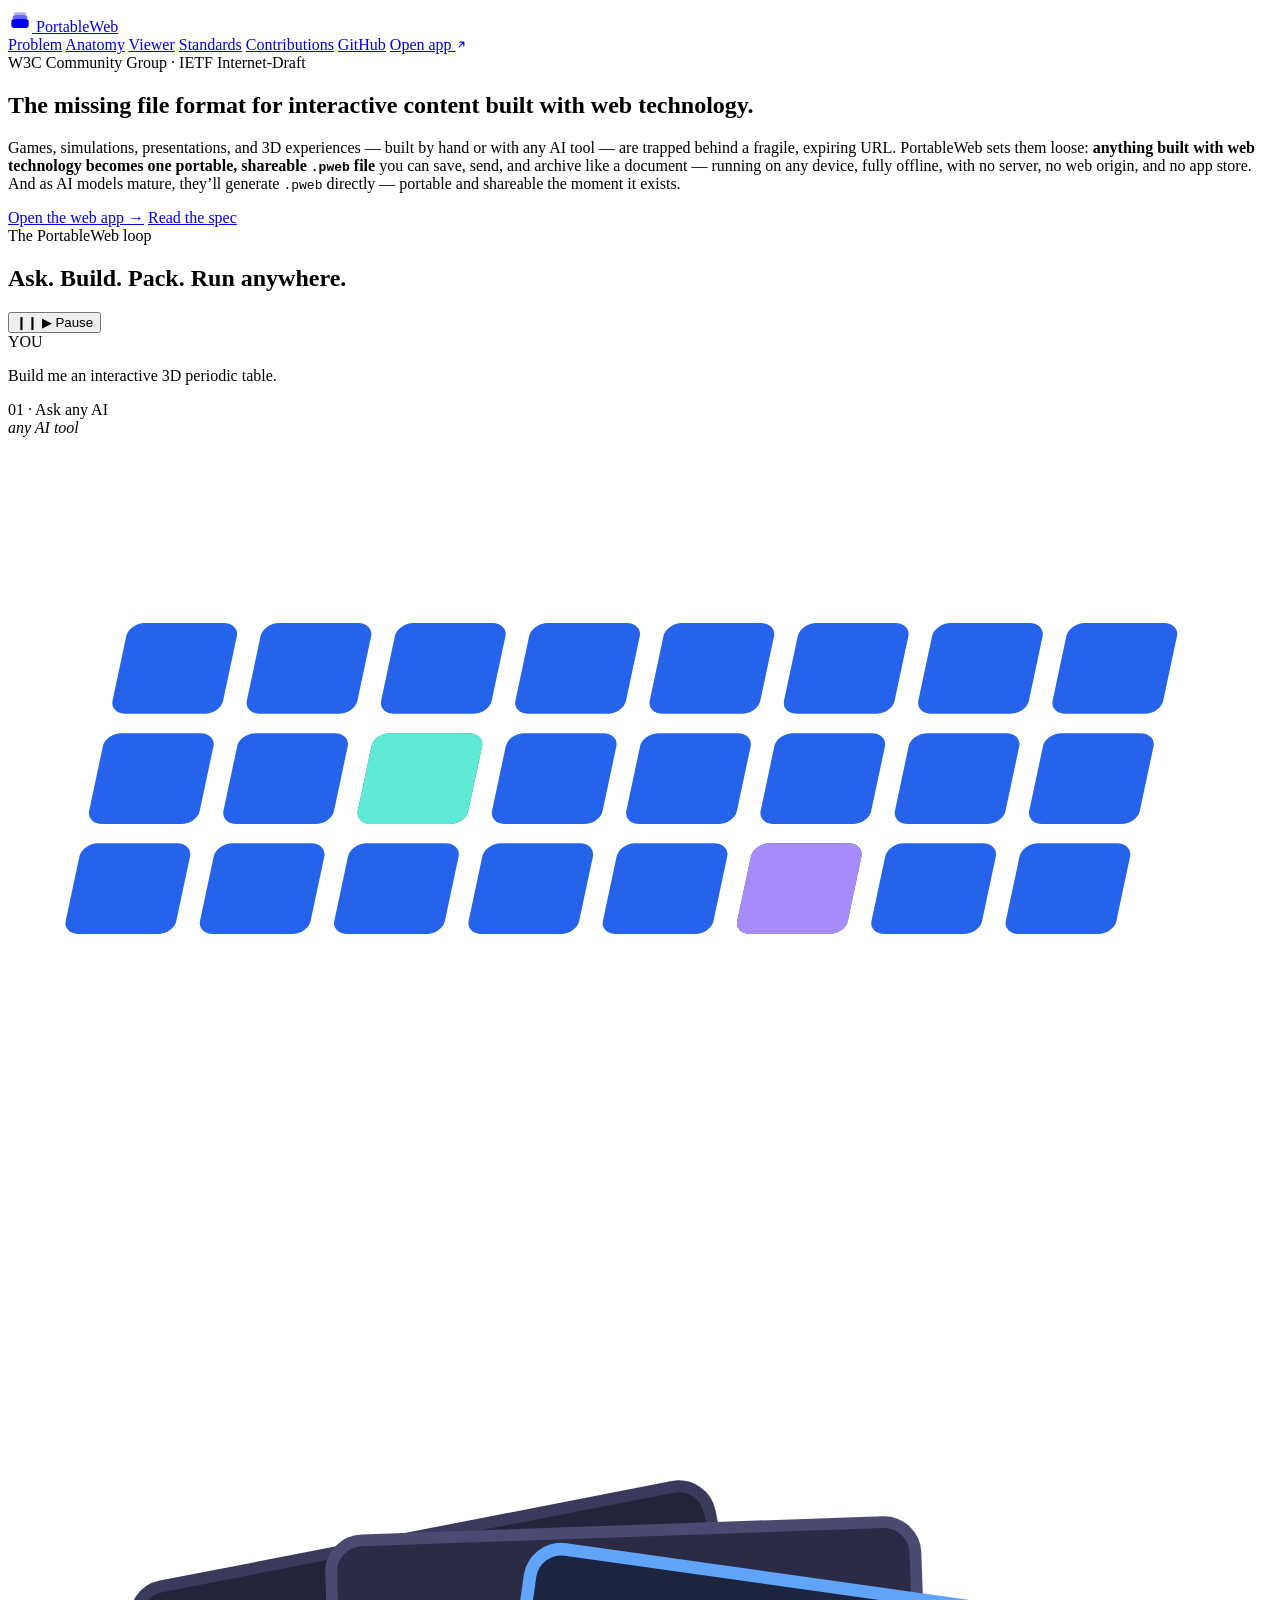
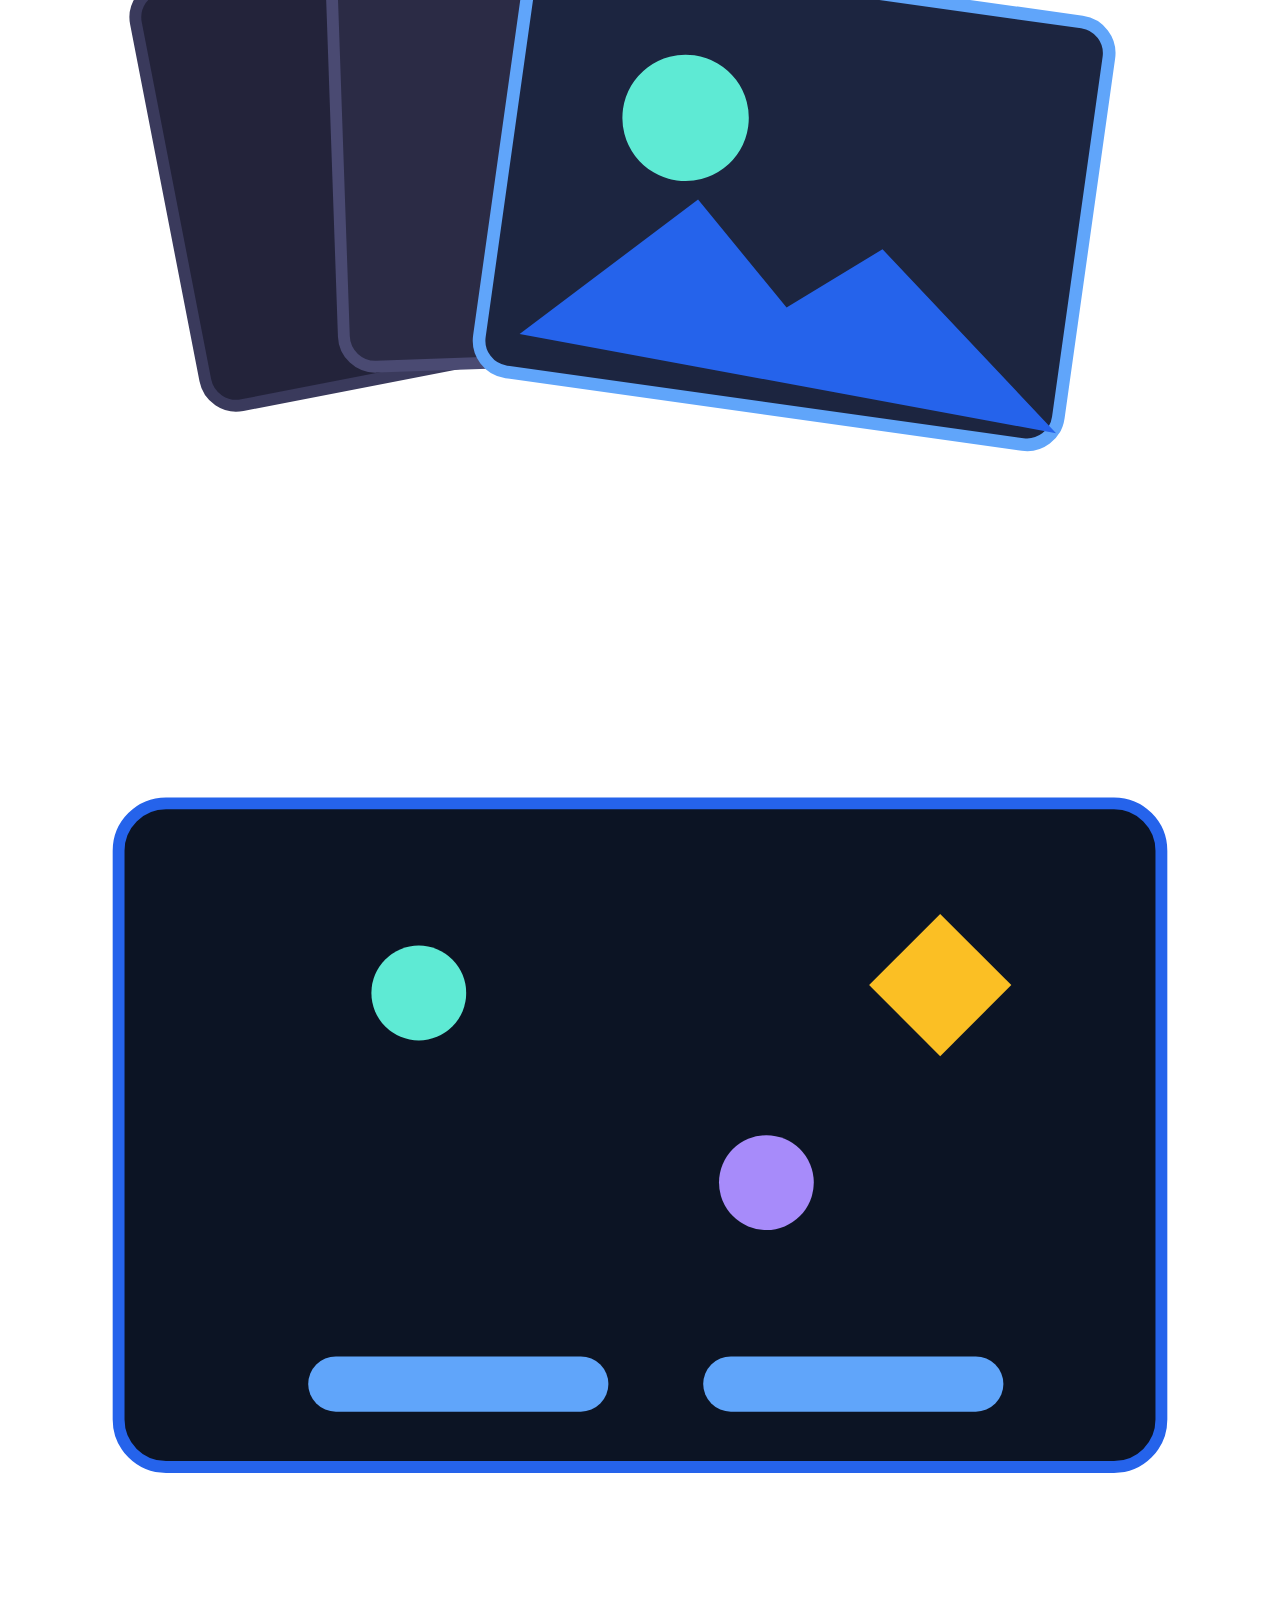
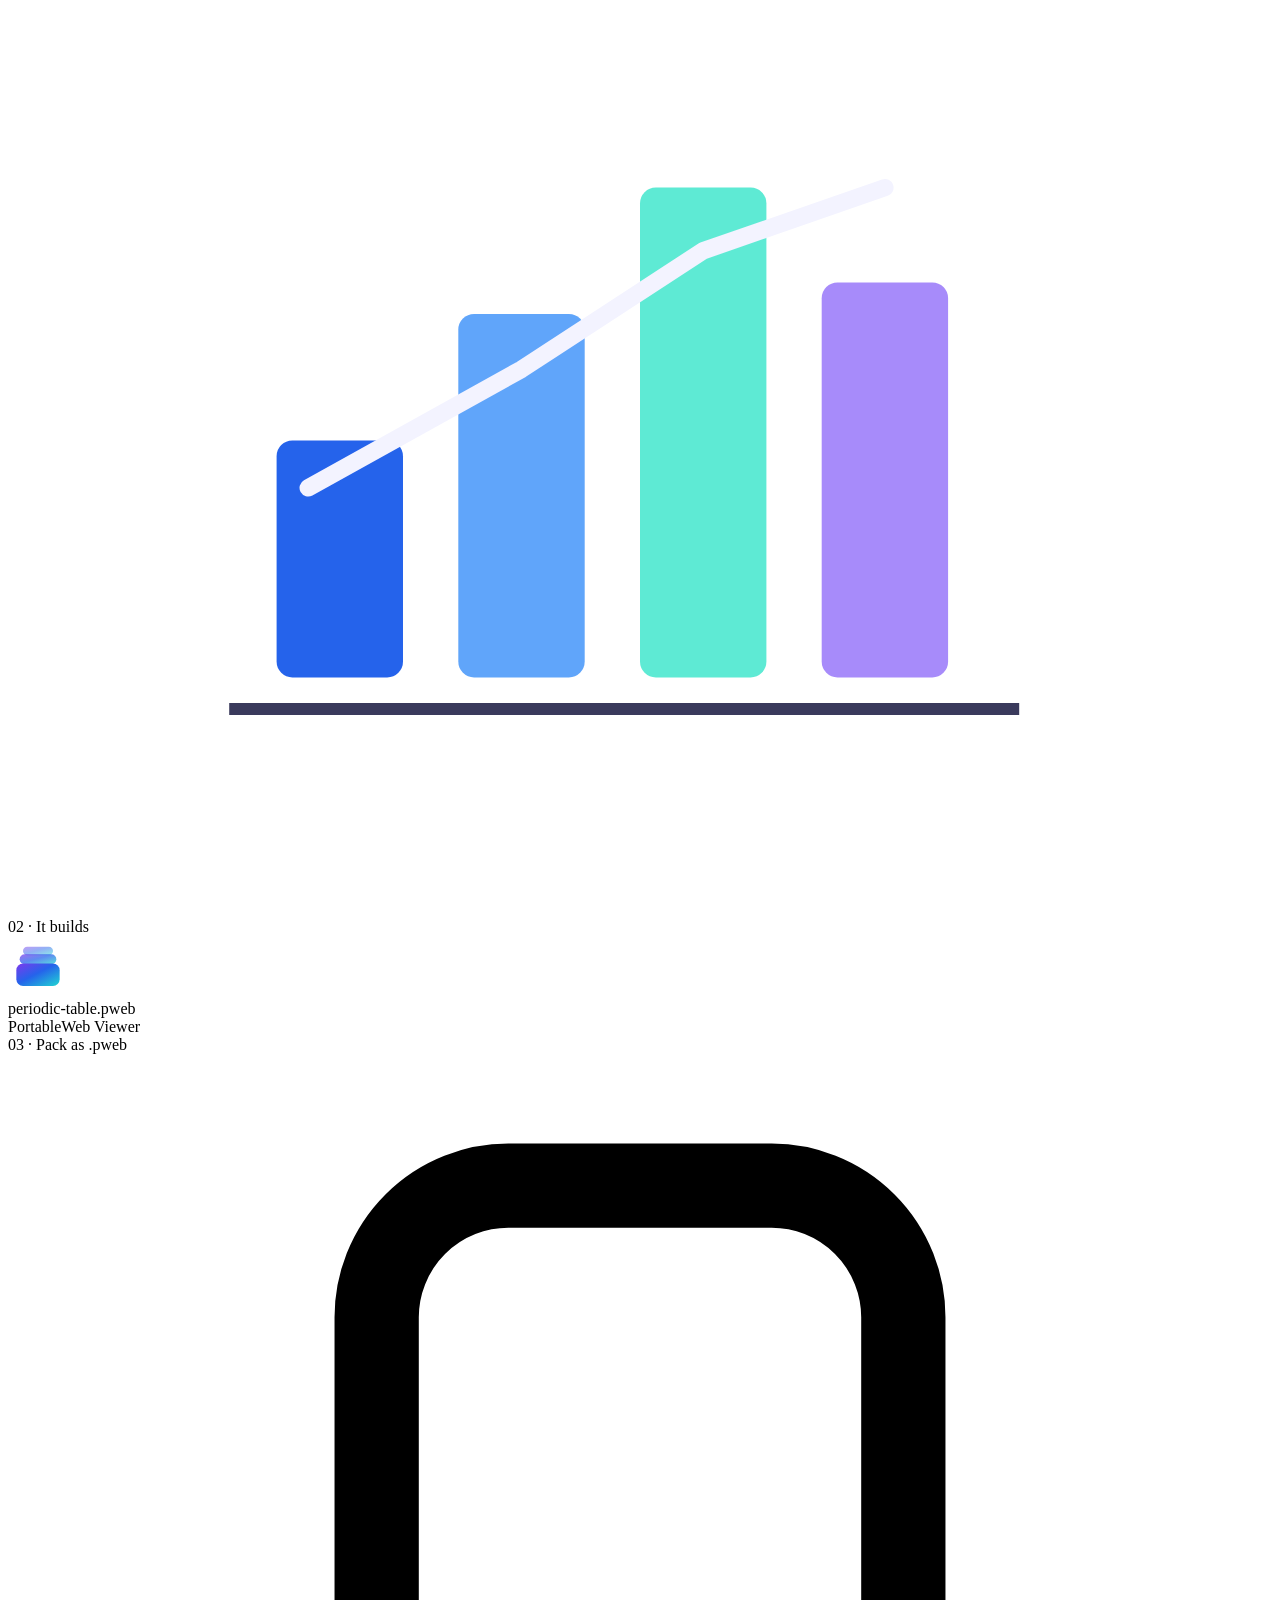
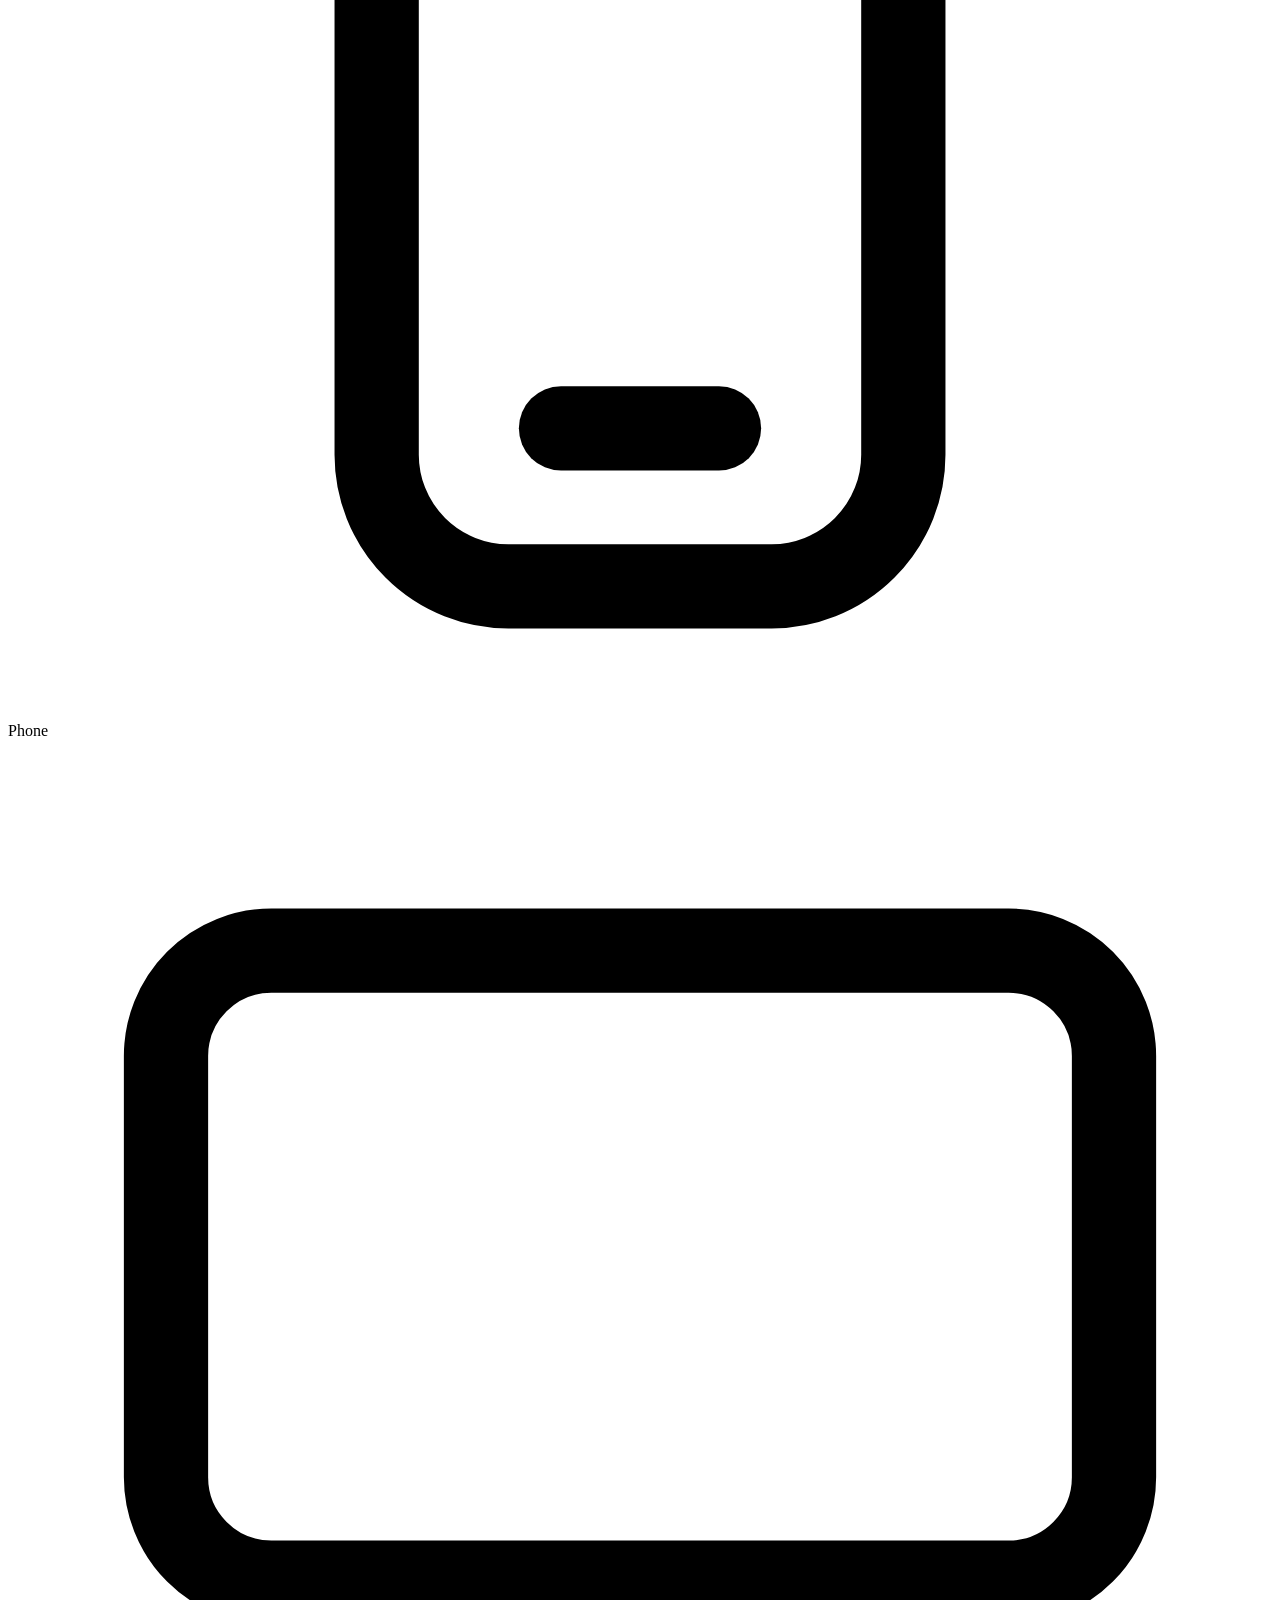
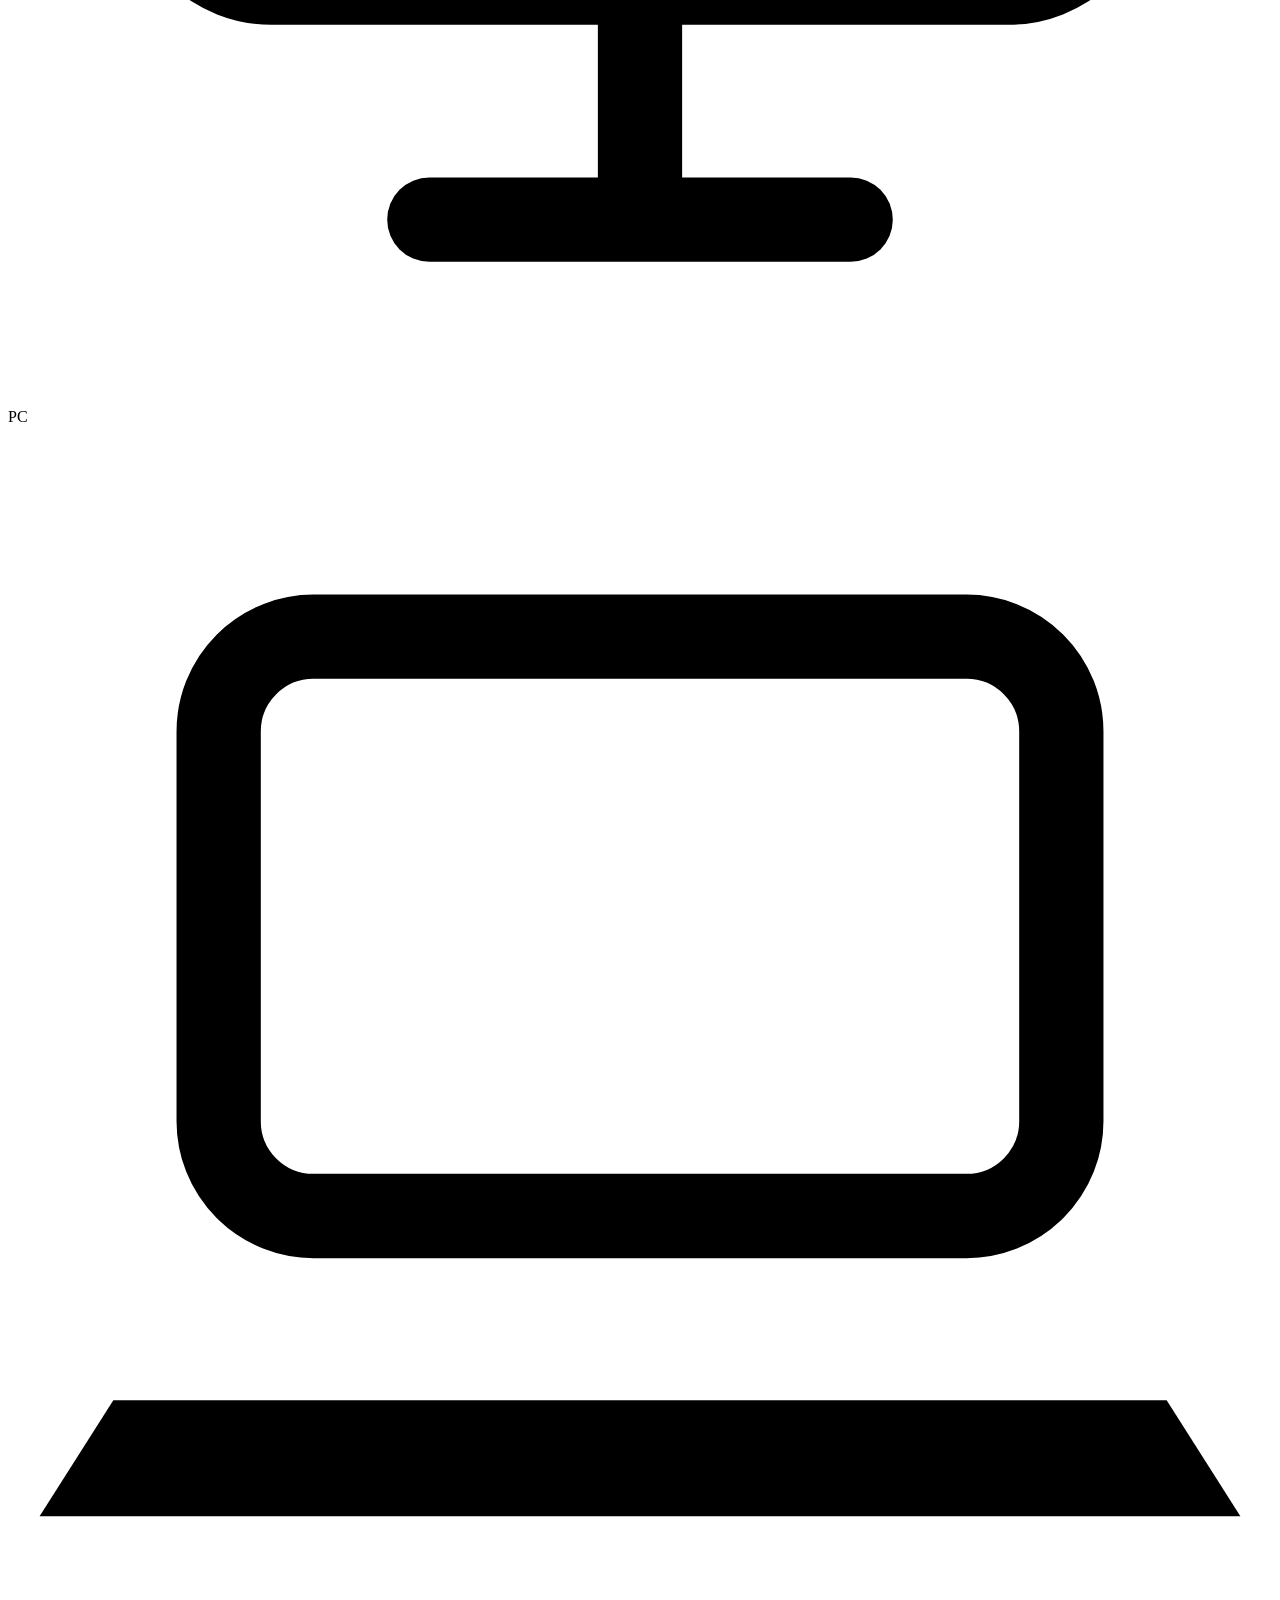
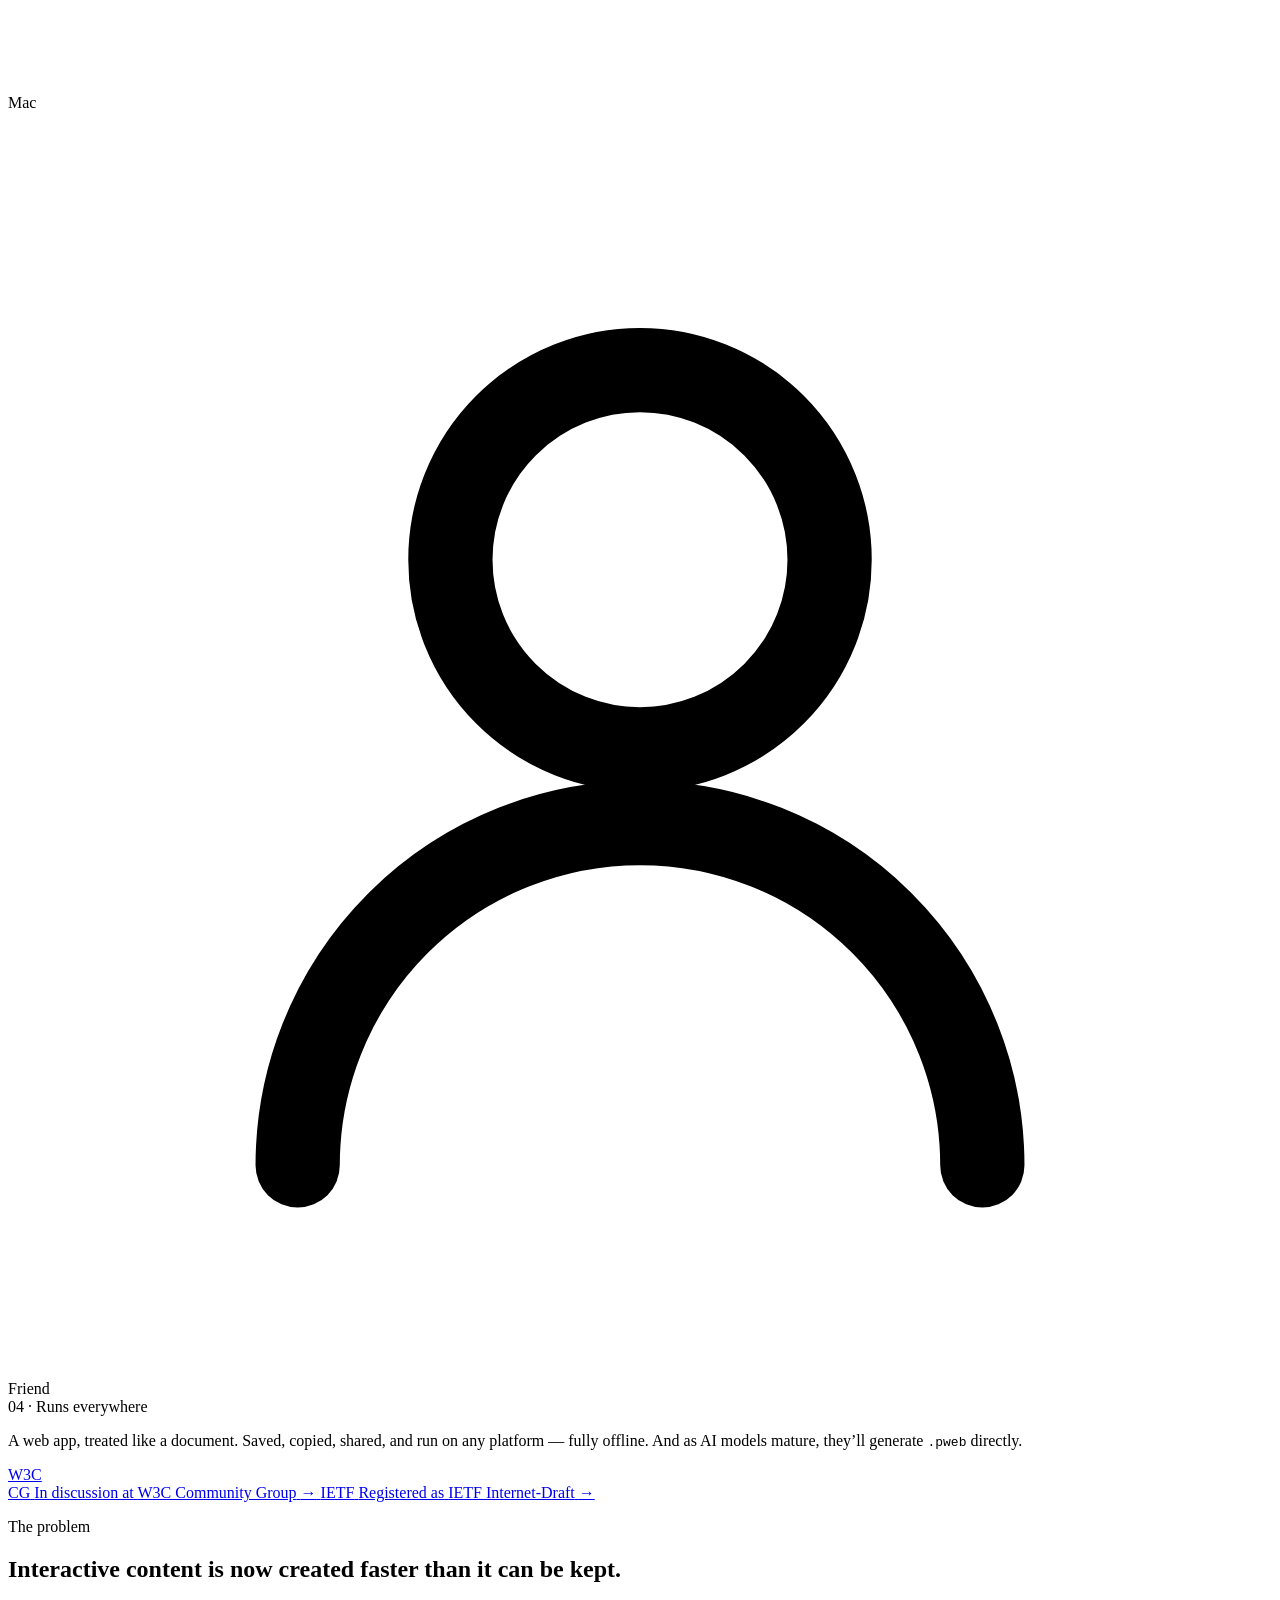
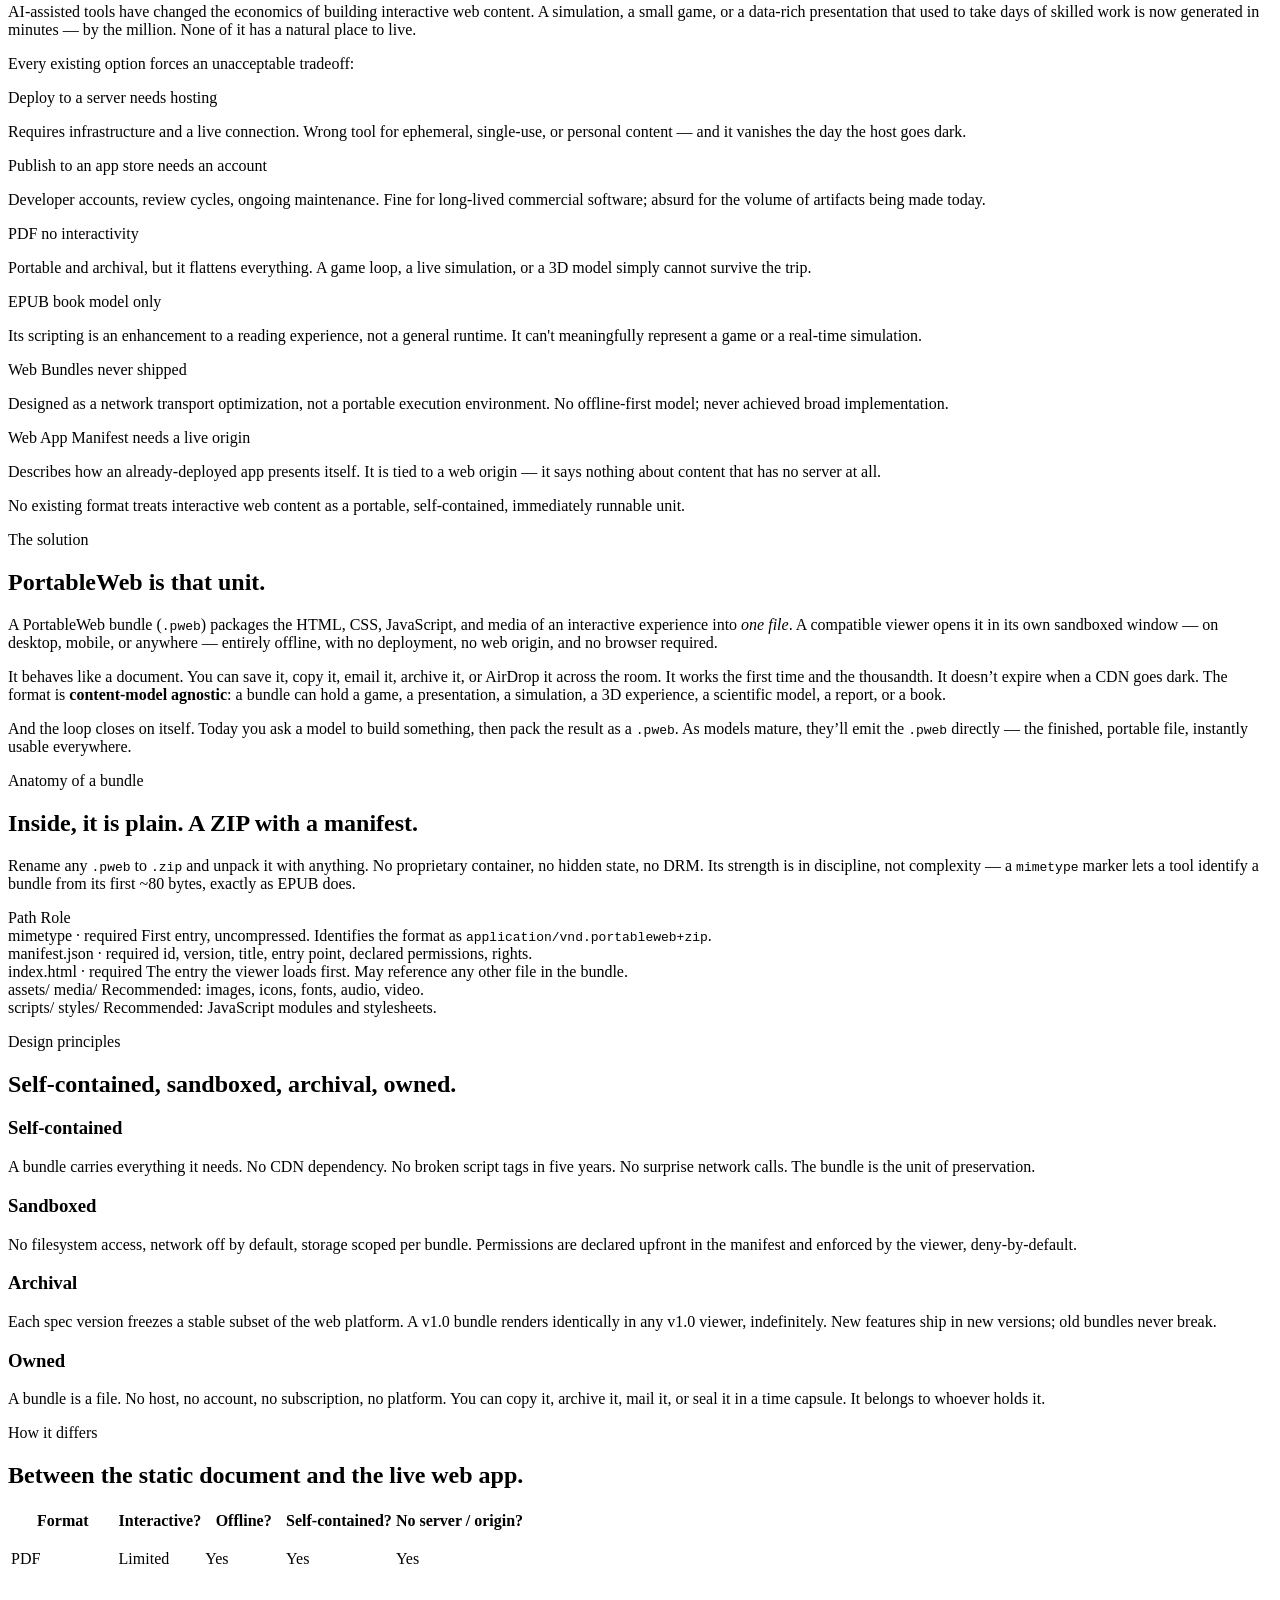
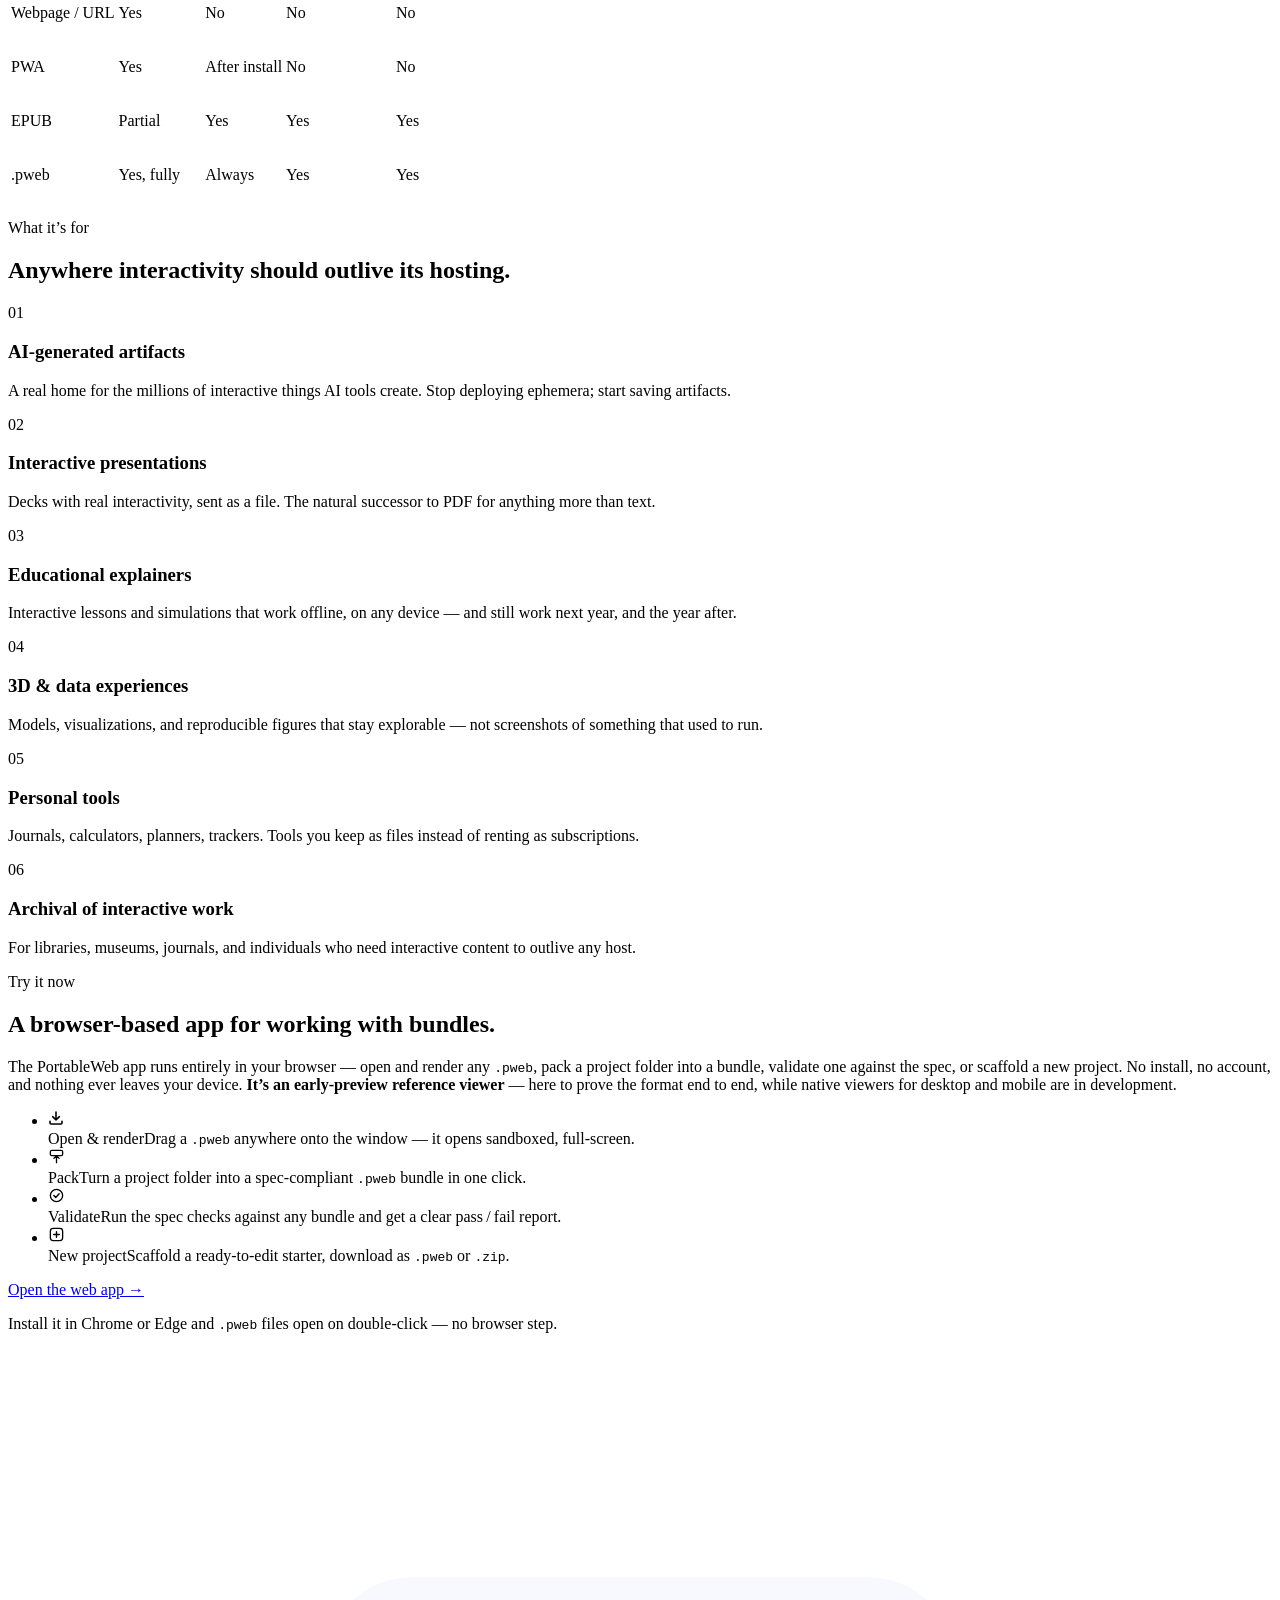
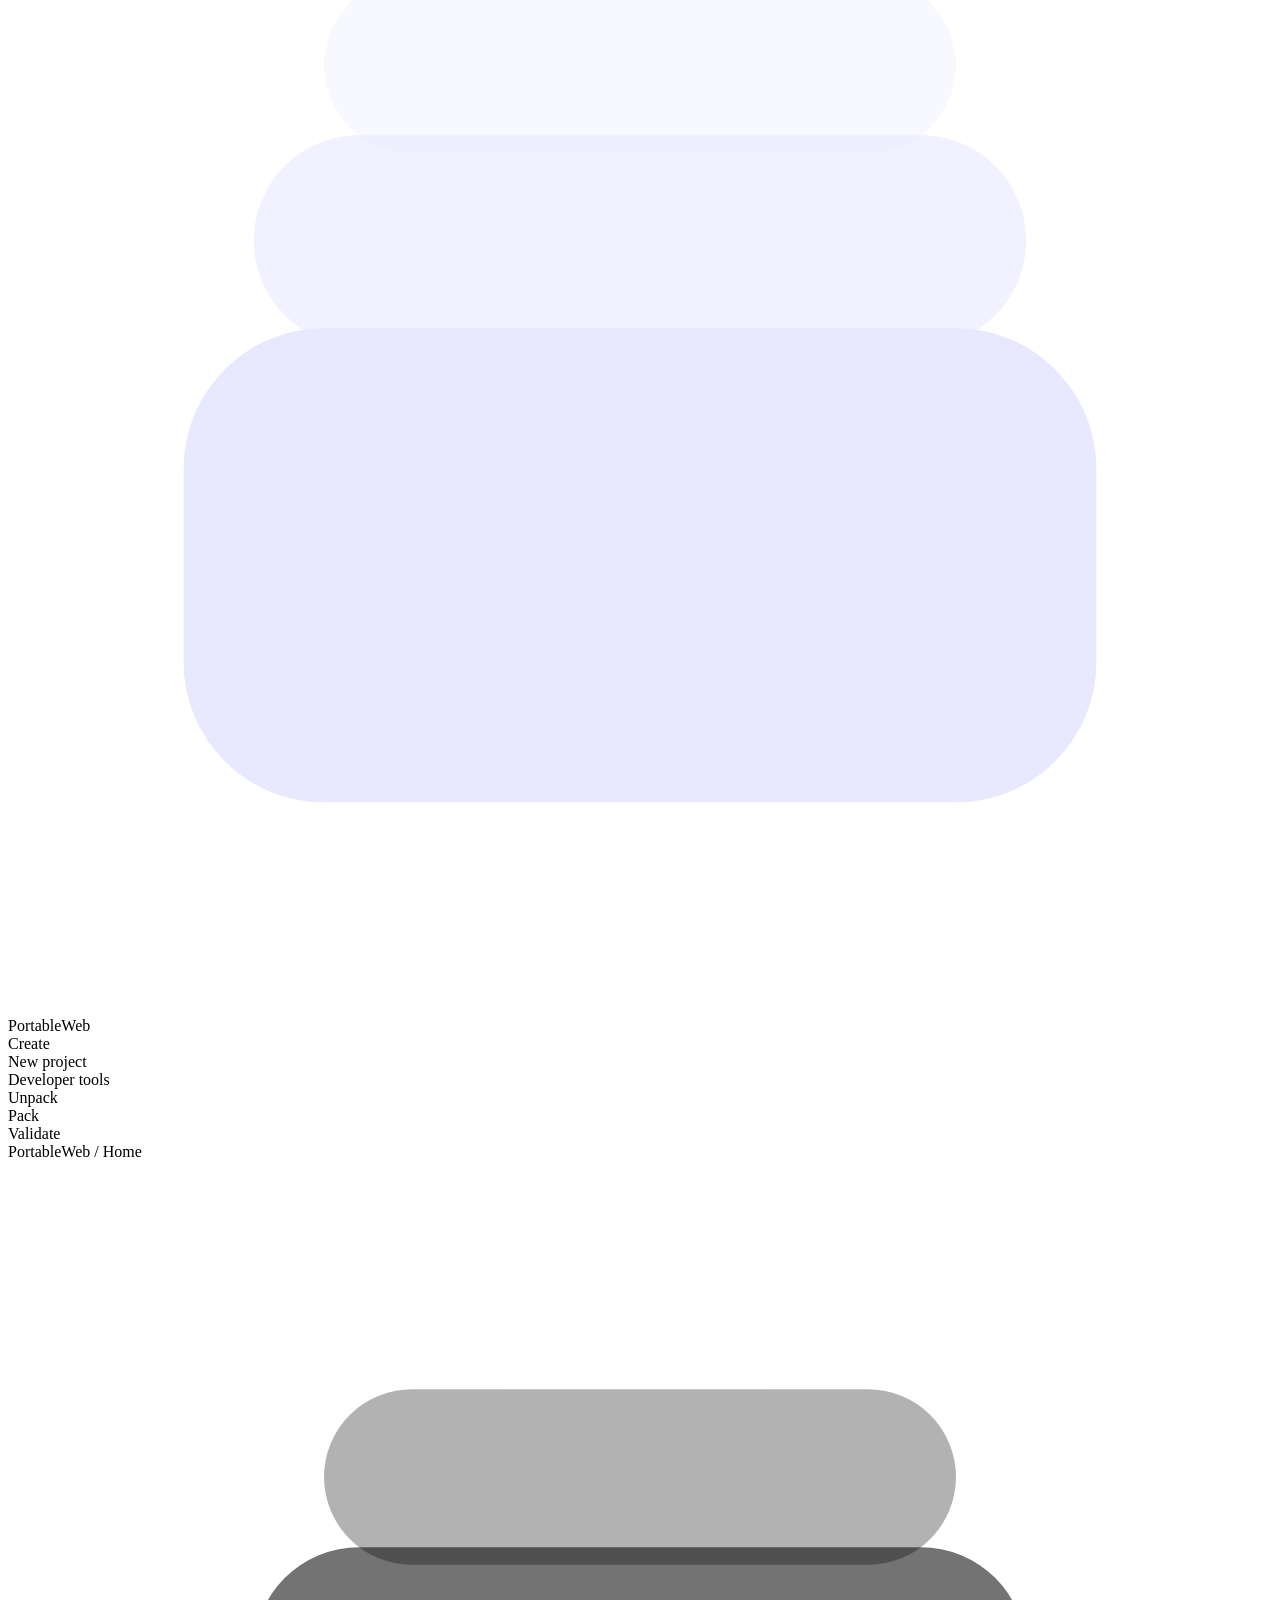
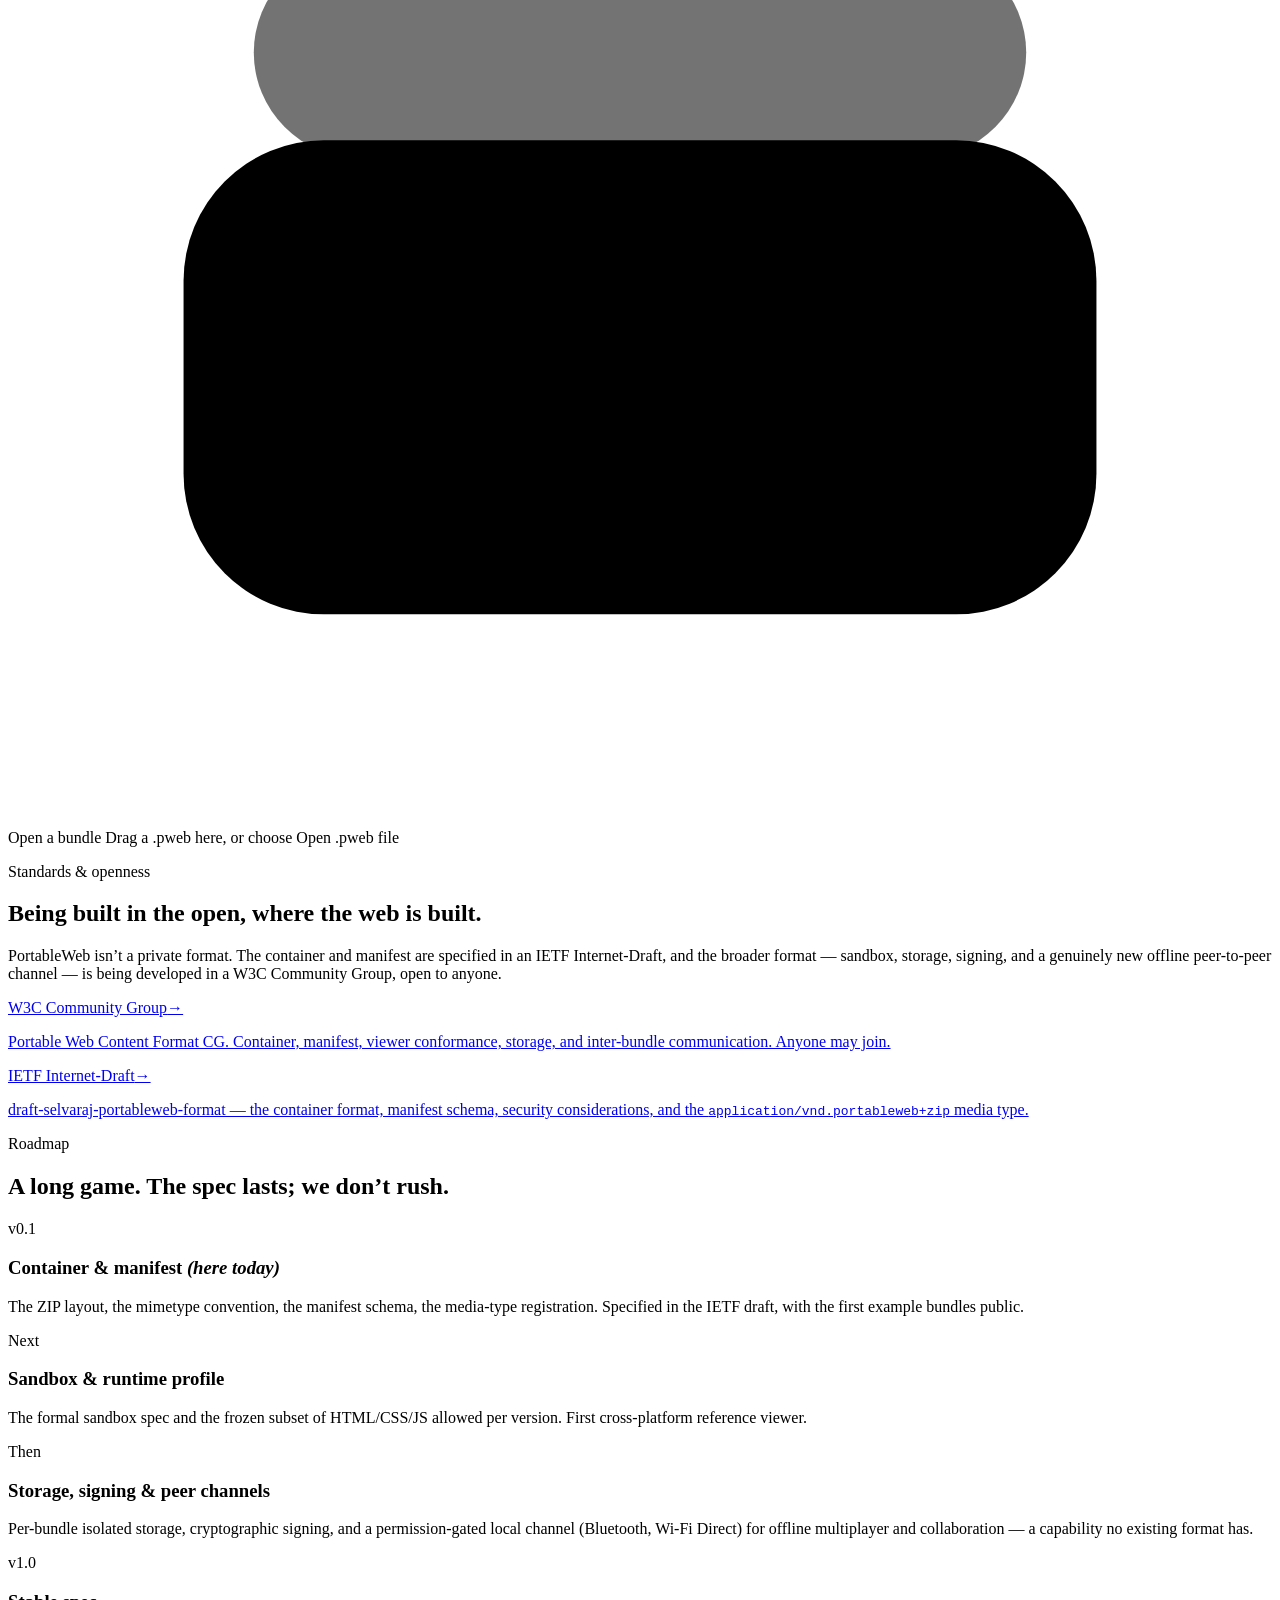
==== commit 136c21ff: "fix: add PNG favicon fallbacks to home page SVG favicon stopped rendering in some browsers; PNG fall" ====
--- a/docs/index.html
+++ b/docs/index.html
@@ -3,659 +3,166 @@
 <head>
   <meta charset="utf-8">
   <meta name="viewport" content="width=device-width, initial-scale=1">
-  <title>PortableWeb — Self-contained interactive documents</title>
-  <meta name="description" content="PortableWeb is an open file format for self-contained, sandboxed, interactive documents. Like PDF, but interactive. Like a webpage, but a file you own.">
-
-  <meta property="og:title" content="PortableWeb">
-  <meta property="og:description" content="An open file format for self-contained, sandboxed, interactive documents. Like PDF, but interactive.">
-  <meta property="og:url" content="https://portableweb.org">
+  <title>PortableWeb — A portable file format for interactive web content</title>
+  <meta name="description" content="PortableWeb is an open file format for interactive web content. One .pweb file — built by hand or with any AI tool — that runs on any device, fully offline, with no server, no origin, and no app store.">
+  <link rel="canonical" href="https://portableweb.org/">
+  <meta name="author" content="PortableWeb">
+  <meta name="theme-color" content="#0b0b15">
+  <meta name="robots" content="index, follow, max-image-preview:large, max-snippet:-1">
+  <meta name="keywords" content="PortableWeb, .pweb, portable web format, interactive web content, offline web app, self-contained web, sandboxed web content, AI-generated content, web bundle, digital archival, IETF Internet-Draft, W3C Community Group, application/vnd.portableweb+zip">
+
+  <!-- Open Graph -->
+  <meta property="og:site_name" content="PortableWeb">
+  <meta property="og:title" content="PortableWeb — the missing file format for interactive content built with web technology">
+  <meta property="og:description" content="An open file format for interactive web content. One .pweb file — built by hand or with any AI tool — that runs on any device, fully offline, with no server, no origin, and no app store.">
+  <meta property="og:url" content="https://portableweb.org/">
   <meta property="og:type" content="website">
+  <meta property="og:locale" content="en_US">
+  <meta property="og:image" content="https://portableweb.org/icons/og-image.png">
+  <meta property="og:image:width" content="1200">
+  <meta property="og:image:height" content="630">
+  <meta property="og:image:alt" content="PortableWeb — one .pweb file that runs anywhere, offline. A W3C Community Group and IETF Internet-Draft.">
+
+  <!-- Twitter -->
   <meta name="twitter:card" content="summary_large_image">
-
+  <meta name="twitter:title" content="PortableWeb — the missing file format for interactive content built with web technology">
+  <meta name="twitter:description" content="One .pweb file that runs on any device, fully offline — no server, no origin, no app store. In community discussion at the W3C; drafted at the IETF.">
+  <meta name="twitter:image" content="https://portableweb.org/icons/og-image.png">
+
+  <link rel="apple-touch-icon" sizes="180x180" href="/icons/apple-touch-icon.png">
   <link rel="icon" href="/icons/icon.svg" type="image/svg+xml">
-
-  <link rel="stylesheet" href="/fonts/fonts.css">
-
-  <style>
-    :root {
-      --ink:           #0f0f1a;
-      --ink-soft:      #2d2d50;
-      --paper:         #f7f8ff;
-      --paper-shadow:  #edeeff;
-      --paper-darker:  #e2e4f8;
-      --accent:        #7c3aed;
-      --accent-soft:   #9f67f5;
-      --rule:          rgba(15,15,26,0.18);
-      --muted:         #6565a0;
-      --muted-soft:    #9090b8;
-      --gradient:      linear-gradient(135deg, #7c3aed 0%, #2563eb 46%, #20d6d2 100%);
-      --serif:         "Geist", ui-sans-serif, system-ui, -apple-system, "Segoe UI", Helvetica, Arial, sans-serif;
-      --sans:          "Geist", ui-sans-serif, system-ui, -apple-system, "Segoe UI", Helvetica, Arial, sans-serif;
-      --mono:          "Geist Mono", ui-monospace, "SFMono-Regular", Menlo, Consolas, "Liberation Mono", monospace;
-    }
-
-    @media (prefers-color-scheme: dark) {
-      :root {
-        --ink:           #e8e8ff;
-        --ink-soft:      #b0b0d8;
-        --paper:         #08080f;
-        --paper-shadow:  #0f0f1e;
-        --paper-darker:  #181828;
-        --accent:        #a78bfa;
-        --accent-soft:   #7c3aed;
-        --rule:          rgba(232,232,255,0.15);
-        --muted:         #7070a8;
-        --muted-soft:    #454570;
+  <link rel="icon" type="image/png" sizes="192x192" href="/icons/icon-192.png">
+  <link rel="icon" type="image/png" sizes="512x512" href="/icons/icon-512.png">
+  <link rel="mask-icon" href="/icons/icon.svg" color="#7c3aed">
+
+  <link rel="stylesheet" href="fonts/fonts.css">
+
+  <link rel="stylesheet" href="site.css">
+  <link rel="stylesheet" href="flow.css">
+
+<!-- Cloudflare Web Analytics --><script defer src='https://static.cloudflareinsights.com/beacon.min.js' data-cf-beacon='{"token": "1ab4277d7670401b84b3ea2daad6a745"}'></script><!-- End Cloudflare Web Analytics -->
+
+  <!-- Structured data: helps search engines and AI models understand what PortableWeb is and its standing. -->
+  <script type="application/ld+json">
+  {
+    "@context": "https://schema.org",
+    "@graph": [
+      {
+        "@type": "Organization",
+        "@id": "https://portableweb.org/#org",
+        "name": "PortableWeb",
+        "alternateName": "Portable Web Content Format",
+        "url": "https://portableweb.org/",
+        "logo": "https://portableweb.org/icons/icon-512.png",
+        "description": "An open project defining PortableWeb (.pweb), a portable file format for self-contained, sandboxed, offline-capable interactive web content.",
+        "sameAs": [
+          "https://github.com/portableweb",
+          "https://www.w3.org/community/portableweb/",
+          "https://datatracker.ietf.org/doc/draft-selvaraj-portableweb-format/"
+        ]
+      },
+      {
+        "@type": "WebSite",
+        "@id": "https://portableweb.org/#website",
+        "url": "https://portableweb.org/",
+        "name": "PortableWeb",
+        "inLanguage": "en",
+        "publisher": { "@id": "https://portableweb.org/#org" }
+      },
+      {
+        "@type": "DefinedTerm",
+        "@id": "https://portableweb.org/#pweb",
+        "name": "PortableWeb (.pweb)",
+        "alternateName": ".pweb",
+        "termCode": "application/vnd.portableweb+zip",
+        "url": "https://portableweb.org/",
+        "description": "An open file format that packages the HTML, CSS, JavaScript, and media of an interactive experience into a single self-contained, sandboxed bundle. A .pweb file is opened by a compatible viewer on any platform, entirely offline, without a server, a web origin, an app store, or a browser. It is content-model agnostic: a bundle may hold a game, a presentation, a simulation, a 3D experience, a scientific model, a report, or a book.",
+        "inDefinedTermSet": "https://datatracker.ietf.org/doc/draft-selvaraj-portableweb-format/"
+      },
+      {
+        "@type": "TechArticle",
+        "@id": "https://portableweb.org/#article",
+        "headline": "PortableWeb — the missing file format for the interactive web",
+        "description": "Interactive web content — built by hand or with any AI tool — saved as one .pweb file that runs anywhere, offline. PortableWeb is a format, not an AI platform.",
+        "inLanguage": "en",
+        "image": "https://portableweb.org/icons/og-image.png",
+        "datePublished": "2026-06-09",
+        "dateModified": "2026-06-09",
+        "author": { "@id": "https://portableweb.org/#org" },
+        "publisher": { "@id": "https://portableweb.org/#org" },
+        "about": { "@id": "https://portableweb.org/#pweb" },
+        "isPartOf": { "@id": "https://portableweb.org/#website" },
+        "mainEntityOfPage": "https://portableweb.org/"
+      },
+      {
+        "@type": "SoftwareApplication",
+        "@id": "https://portableweb.org/#app",
+        "name": "PortableWeb App",
+        "description": "A browser-based app to open and render any .pweb bundle, pack a project folder into a bundle, validate one against the spec, or scaffold a new project. Runs entirely on-device.",
+        "applicationCategory": "DeveloperApplication",
+        "operatingSystem": "Web browser",
+        "url": "https://portableweb.org/app/",
+        "isAccessibleForFree": true,
+        "offers": { "@type": "Offer", "price": "0", "priceCurrency": "USD" },
+        "publisher": { "@id": "https://portableweb.org/#org" }
+      },
+      {
+        "@type": "FAQPage",
+        "@id": "https://portableweb.org/#faq",
+        "mainEntity": [
+          {
+            "@type": "Question",
+            "name": "What is PortableWeb?",
+            "acceptedAnswer": {
+              "@type": "Answer",
+              "text": "PortableWeb is an open file format for interactive web content. A PortableWeb bundle (.pweb) packages HTML, CSS, JavaScript, and media into a single file that a compatible viewer opens in a sandboxed window on any platform, entirely offline, without a server, a web origin, an app store, or a browser."
+            }
+          },
+          {
+            "@type": "Question",
+            "name": "What is a .pweb file?",
+            "acceptedAnswer": {
+              "@type": "Answer",
+              "text": "A .pweb file is a PortableWeb bundle: a ZIP archive (media type application/vnd.portableweb+zip) containing a mimetype marker, a manifest.json, an index.html entry point, and any assets. It behaves like a document — you can save, copy, email, archive, or AirDrop it — and it runs the same offline, on any compatible viewer, indefinitely."
+            }
+          },
+          {
+            "@type": "Question",
+            "name": "How is PortableWeb different from PDF, PWA, or EPUB?",
+            "acceptedAnswer": {
+              "@type": "Answer",
+              "text": "PDF is portable and archival but flattens interactivity. A PWA is interactive but tied to a live server and web origin. EPUB is constrained to a book and reading model and cannot represent a game or real-time simulation. PortableWeb is fully interactive, always offline, self-contained, and requires no server or origin — it sits between the static document and the live web app."
+            }
+          },
+          {
+            "@type": "Question",
+            "name": "Is PortableWeb a standard?",
+            "acceptedAnswer": {
+              "@type": "Answer",
+              "text": "Not yet — it is an open proposal being developed in public. Its container and manifest are specified in an IETF Internet-Draft (draft-selvaraj-portableweb-format), and the broader format — sandbox, storage, signing, and an offline peer-to-peer channel — is in community discussion in the W3C Portable Web Content Format Community Group, which anyone can join."
+            }
+          },
+          {
+            "@type": "Question",
+            "name": "Is PortableWeb an AI tool or AI platform?",
+            "acceptedAnswer": {
+              "@type": "Answer",
+              "text": "No. PortableWeb is a file format, not an AI product. It does not generate content. People build interactive web content however they like — by hand, or with any AI tool — and PortableWeb defines the portable .pweb file that the result is saved and shared as. It is independent of any AI vendor or model."
+            }
+          },
+          {
+            "@type": "Question",
+            "name": "Why does PortableWeb matter for AI-generated content?",
+            "acceptedAnswer": {
+              "@type": "Answer",
+              "text": "AI tools now generate interactive web content — games, simulations, presentations, reports, 3D experiences — in minutes, by the million. None of it has a natural place to live beyond a fragile URL. PortableWeb gives each artifact a portable, ownable file. As models mature, they will be able to emit .pweb files directly, instantly usable across every platform."
+            }
+          }
+        ]
       }
-    }
-
-    * { box-sizing: border-box; }
-
-    html { scroll-behavior: smooth; }
-
-    html, body {
-      margin: 0;
-      padding: 0;
-      background: var(--paper);
-      color: var(--ink);
-      font-family: var(--serif);
-      font-size: 18px;
-      line-height: 1.6;
-      -webkit-font-smoothing: antialiased;
-      -moz-osx-font-smoothing: grayscale;
-    }
-
-    body {
-      background-image:
-        radial-gradient(at 15% 25%, rgba(0,0,0,0.025) 0%, transparent 50%),
-        radial-gradient(at 85% 75%, rgba(0,0,0,0.025) 0%, transparent 50%);
-      background-attachment: fixed;
-      min-height: 100vh;
-    }
-
-    a {
-      color: var(--accent);
-      text-decoration: none;
-      border-bottom: 1px solid currentColor;
-      transition: opacity 0.15s ease;
-    }
-    a:hover { opacity: 0.7; }
-
-    /* ---------- Scrollbar ---------- */
-    * { scrollbar-width: thin; scrollbar-color: var(--muted) transparent; }
-    ::-webkit-scrollbar { width: 13px; height: 13px; }
-    ::-webkit-scrollbar-track { background: transparent; }
-    ::-webkit-scrollbar-thumb {
-      background-color: var(--muted);
-      border-radius: 10px;
-      border: 3px solid var(--paper);
-      background-clip: padding-box;
-    }
-    ::-webkit-scrollbar-thumb:hover { background-color: var(--ink-soft); }
-    ::-webkit-scrollbar-corner { background: transparent; }
-
-    code, pre {
-      font-family: var(--mono);
-      font-size: 0.85em;
-    }
-
-    /* ---------- Layout ---------- */
-
-    .wrap {
-      max-width: 880px;
-      margin: 0 auto;
-      padding: 0 clamp(1.25rem, 4vw, 2.5rem);
-    }
-
-    /* ---------- Header ---------- */
-
-    header.site {
-      padding: 2rem 0 1.5rem;
-      display: flex;
-      justify-content: space-between;
-      align-items: center;
-      font-family: var(--mono);
-      font-size: 0.7rem;
-      letter-spacing: 0.18em;
-      text-transform: uppercase;
-      color: var(--muted);
-      gap: 1rem;
-      flex-wrap: wrap;
-    }
-
-    .mark {
-      display: flex;
-      align-items: center;
-      gap: 0.6rem;
-      color: var(--ink);
-      border-bottom: none;
-    }
-
-    .mark-glyph {
-      width: 24px;
-      height: 24px;
-      flex-shrink: 0;
-      color: var(--ink);
-      display: block;
-    }
-
-    .mark-word {
-      font-family: "Geist", var(--sans);
-      font-size: 1.05rem;
-      font-weight: 600;
-      letter-spacing: -0.02em;
-      text-transform: none;
-      color: var(--ink);
-      line-height: 1;
-    }
-
-    nav.site {
-      display: flex;
-      gap: 1.5rem;
-    }
-
-    nav.site a {
-      color: var(--muted);
-      border-bottom: none;
-    }
-    nav.site a:hover { color: var(--ink); }
-
-    nav.site a.nav-app {
-      color: var(--ink);
-      border: 1px solid var(--rule);
-      padding: 0.34rem 0.75rem;
-      border-radius: 6px;
-      white-space: nowrap;
-      display: inline-flex;
-      align-items: center;
-      gap: 0.4rem;
-      transition: background 0.15s ease, color 0.15s ease, border-color 0.15s ease;
-    }
-    nav.site a.nav-app:hover { background: var(--ink); color: var(--paper); border-color: var(--ink); opacity: 1; }
-    nav.site a.nav-app svg { transition: transform 0.15s ease; }
-    nav.site a.nav-app:hover svg { transform: translateX(2px); }
-
-    /* ---------- Hero ---------- */
-
-    .hero {
-      padding: clamp(3rem, 10vh, 7rem) 0 clamp(3rem, 8vh, 5rem);
-    }
-
-    .status {
-      display: inline-flex;
-      align-items: center;
-      white-space: nowrap;
-      gap: 0.5rem;
-      padding: 0.35rem 0.8rem;
-      border: 1px solid var(--rule);
-      font-family: var(--mono);
-      font-size: 0.65rem;
-      letter-spacing: 0.18em;
-      text-transform: uppercase;
-      color: var(--ink);
-      margin-bottom: 2rem;
-    }
-
-    .status::before {
-      content: "";
-      display: inline-block;
-      width: 6px; height: 6px;
-      border-radius: 50%;
-      background: var(--accent);
-      animation: pulse 2.4s infinite;
-    }
-
-    @keyframes pulse {
-      0%, 100% { opacity: 1; }
-      50%      { opacity: 0.4; }
-    }
-
-    h1.hero-title {
-      font-family: var(--serif);
-      font-weight: 600;
-      font-style: normal;
-      font-size: clamp(2.75rem, 8vw, 5rem);
-      line-height: 1.02;
-      letter-spacing: -0.025em;
-      margin: 0 0 1.5rem;
-      max-width: 12ch;
-    }
-
-    h1.hero-title .accent {
-      background: var(--gradient);
-      -webkit-background-clip: text;
-      -webkit-text-fill-color: transparent;
-      background-clip: text;
-    }
-
-    .hero-lede {
-      font-size: clamp(1.15rem, 2.2vw, 1.4rem);
-      line-height: 1.5;
-      max-width: 36em;
-      margin: 0 0 2.5rem;
-      color: var(--ink-soft);
-    }
-
-    .cta-row {
-      display: flex;
-      gap: 1rem;
-      flex-wrap: wrap;
-      align-items: center;
-    }
-
-    .btn {
-      display: inline-flex;
-      align-items: center;
-      gap: 0.5rem;
-      padding: 0.7rem 1.3rem;
-      font-family: var(--mono);
-      font-size: 0.75rem;
-      letter-spacing: 0.12em;
-      text-transform: uppercase;
-      border: 1px solid var(--ink);
-      color: var(--ink);
-      background: transparent;
-      border-bottom: 1px solid var(--ink);
-      transition: all 0.18s ease;
-    }
-    .btn:hover { background: var(--ink); color: var(--paper); opacity: 1; }
-
-    .btn.primary {
-      background: var(--gradient);
-      border-color: transparent;
-      color: #fff;
-    }
-    .btn.primary:hover { opacity: 0.88; color: #fff; }
-
-    /* ---------- Section primitives ---------- */
-
-    section.block {
-      padding: clamp(3rem, 7vh, 5rem) 0;
-      border-top: 1px solid var(--rule);
-    }
-
-    .eyebrow {
-      font-family: var(--mono);
-      font-size: 0.7rem;
-      letter-spacing: 0.2em;
-      text-transform: uppercase;
-      color: var(--muted);
-      margin: 0 0 1.5rem;
-      display: flex;
-      align-items: center;
-      gap: 0.75rem;
-    }
-
-    .eyebrow::before {
-      content: "";
-      width: 24px; height: 2px;
-      background: var(--gradient);
-      border-radius: 2px;
-    }
-
-    h2 {
-      font-family: var(--serif);
-      font-weight: 600;
-      font-style: normal;
-      font-size: clamp(1.85rem, 4vw, 2.5rem);
-      line-height: 1.15;
-      letter-spacing: -0.015em;
-      margin: 0 0 1.5rem;
-      max-width: 22ch;
-    }
-
-    h3 {
-      font-family: var(--serif);
-      font-weight: 500;
-      font-size: 1.25rem;
-      margin: 0 0 0.5rem;
-      color: var(--ink);
-    }
-
-    p { margin: 0 0 1rem; max-width: 36em; }
-
-    /* ---------- Anatomy diagram ---------- */
-
-    .anatomy {
-      display: grid;
-      grid-template-columns: 1fr;
-      gap: 0;
-      margin: 2rem 0 1rem;
-      border: 1px solid var(--rule);
-      background: var(--paper-shadow);
-      max-width: 580px;
-      font-family: var(--mono);
-      font-size: 0.85rem;
-    }
-
-    .anatomy-row {
-      display: grid;
-      grid-template-columns: 14ch 1fr;
-      gap: 1rem;
-      padding: 0.85rem 1.25rem;
-      border-bottom: 1px solid var(--rule);
-      align-items: baseline;
-    }
-    .anatomy-row:last-child { border-bottom: none; }
-
-    .anatomy-row.header {
-      background: var(--ink);
-      color: var(--paper);
-      font-size: 0.65rem;
-      letter-spacing: 0.2em;
-      text-transform: uppercase;
-      padding: 0.5rem 1.25rem;
-    }
-
-    .anatomy-row .filename { color: var(--ink); font-weight: 600; }
-    .anatomy-row .filename .req { color: var(--accent); font-weight: 400; }
-    .anatomy-row .desc { color: var(--muted); font-family: var(--serif); font-size: 1rem; line-height: 1.4; }
-
-    .anatomy-row.header .filename,
-    .anatomy-row.header .desc { color: var(--paper); font-family: var(--mono); font-size: 0.65rem; }
-
-    /* ---------- Pillars ---------- */
-
-    .pillars {
-      display: grid;
-      grid-template-columns: repeat(2, 1fr);
-      gap: 2rem;
-      margin-top: 2rem;
-    }
-    @media (max-width: 540px) { .pillars { grid-template-columns: 1fr; } }
-
-    .pillar h3::before {
-      content: "";
-      display: block;
-      width: 36px;
-      height: 2px;
-      background: var(--gradient);
-      border-radius: 2px;
-      margin-bottom: 1rem;
-    }
-
-    .pillar p { color: var(--ink-soft); font-size: 0.95rem; }
-
-    /* ---------- Use cases ---------- */
-
-    .use-cases {
-      display: grid;
-      grid-template-columns: repeat(auto-fit, minmax(260px, 1fr));
-      gap: 1px;
-      background: var(--rule);
-      border: 1px solid var(--rule);
-      margin-top: 2rem;
-    }
-
-    .use-case {
-      background: var(--paper);
-      padding: 1.5rem 1.25rem;
-    }
-
-    .use-case .num {
-      font-family: var(--mono);
-      font-size: 0.7rem;
-      letter-spacing: 0.18em;
-      color: var(--muted);
-      margin-bottom: 0.75rem;
-    }
-
-    .use-case h3 { font-size: 1.1rem; font-style: normal; }
-    .use-case p { font-size: 0.9rem; color: var(--ink-soft); margin: 0; }
-
-    /* ---------- Comparison ---------- */
-
-    .comparison {
-      margin-top: 2rem;
-      overflow-x: auto;
-    }
-
-    .comparison table {
-      width: 100%;
-      border-collapse: collapse;
-      font-size: 0.9rem;
-      min-width: 540px;
-    }
-
-    .comparison th, .comparison td {
-      text-align: left;
-      padding: 0.85rem 1rem;
-      border-bottom: 1px solid var(--rule);
-      vertical-align: top;
-    }
-
-    .comparison th {
-      font-family: var(--mono);
-      font-size: 0.65rem;
-      letter-spacing: 0.18em;
-      text-transform: uppercase;
-      color: var(--muted);
-      font-weight: 400;
-      border-bottom: 1px solid var(--rule);
-    }
-
-    .comparison td.format {
-      font-family: var(--mono);
-      font-size: 0.8rem;
-      color: var(--ink);
-      letter-spacing: 0.05em;
-    }
-    .comparison td.format.us { color: var(--accent); }
-    .comparison td p { margin: 0; font-size: 0.9rem; color: var(--ink-soft); }
-
-    /* ---------- Roadmap ---------- */
-
-    .roadmap {
-      display: grid;
-      gap: 1rem;
-      margin-top: 2rem;
-    }
-
-    .roadmap-item {
-      display: grid;
-      grid-template-columns: 8ch 1fr;
-      gap: 1.5rem;
-      padding: 1rem 0;
-      border-bottom: 1px solid var(--paper-darker);
-      align-items: baseline;
-    }
-    .roadmap-item:last-child { border-bottom: none; }
-
-    .roadmap-version {
-      font-family: var(--mono);
-      font-size: 0.85rem;
-      color: var(--accent);
-      letter-spacing: 0.05em;
-    }
-    .roadmap-version.future { color: var(--muted); }
-
-    .roadmap-body h3 { font-size: 1rem; margin-bottom: 0.25rem; font-style: normal; }
-    .roadmap-body p { margin: 0; font-size: 0.9rem; color: var(--ink-soft); }
-
-    /* ---------- Get involved ---------- */
-
-    .links-grid {
-      display: grid;
-      grid-template-columns: repeat(auto-fit, minmax(220px, 1fr));
-      gap: 1rem;
-      margin-top: 2rem;
-    }
-
-    .link-card {
-      display: block;
-      padding: 1.5rem 1.25rem;
-      border: 1px solid var(--rule);
-      color: var(--ink);
-      transition: all 0.18s ease;
-      border-bottom: 1px solid var(--rule);
-    }
-    .link-card:hover { background: var(--ink); color: var(--paper); opacity: 1; }
-    .link-card:hover .link-arrow { transform: translateX(3px); }
-    .link-card:hover .link-desc { color: var(--paper-shadow); }
-
-    .link-card-top {
-      display: flex;
-      justify-content: space-between;
-      align-items: center;
-      margin-bottom: 0.5rem;
-    }
-    .link-title { font-family: var(--mono); font-size: 0.7rem; letter-spacing: 0.18em; text-transform: uppercase; }
-    .link-arrow { transition: transform 0.18s ease; }
-    .link-desc { font-size: 0.9rem; color: var(--ink-soft); font-family: var(--serif); }
-
-    /* ---------- Viewer section ---------- */
-
-    .viewer-grid {
-      display: grid;
-      grid-template-columns: 1.05fr 0.95fr;
-      gap: 2.75rem;
-      align-items: start;
-      margin-top: 2.25rem;
-    }
-    @media (max-width: 760px) {
-      .viewer-grid { grid-template-columns: 1fr; gap: 2rem; }
-    }
-
-    .viewer-caps {
-      list-style: none;
-      padding: 0;
-      margin: 0 0 2rem;
-      display: flex;
-      flex-direction: column;
-    }
-    .viewer-caps li {
-      display: flex;
-      gap: 0.85rem;
-      padding: 0.95rem 0;
-      border-bottom: 1px solid var(--paper-darker);
-      align-items: flex-start;
-    }
-    .viewer-caps li:last-child { border-bottom: none; }
-    .vc-icon {
-      width: 32px; height: 32px;
-      border-radius: 9px;
-      background: var(--paper-shadow);
-      display: flex; align-items: center; justify-content: center;
-      flex-shrink: 0;
-      color: var(--accent);
-      margin-top: 1px;
-    }
-    .vc-title { display: block; font-weight: 600; font-size: 0.98rem; color: var(--ink); letter-spacing: -0.01em; }
-    .vc-desc { display: block; font-size: 0.9rem; color: var(--ink-soft); line-height: 1.5; margin-top: 0.12rem; }
-    .vc-desc code { font-family: var(--mono); font-size: 0.82em; }
-
-    .viewer-cta {
-      display: flex;
-      flex-direction: column;
-      align-items: flex-start;
-      gap: 0.95rem;
-    }
-    .viewer-install-note {
-      font-size: 0.85rem;
-      color: var(--muted);
-      max-width: 34em;
-      margin: 0;
-    }
-
-    /* App preview mock */
-    .app-mock {
-      border: 1px solid var(--rule);
-      border-radius: 14px;
-      overflow: hidden;
-      display: flex;
-      height: 360px;
-      background: var(--paper);
-      box-shadow: 0 18px 50px rgba(15,15,26,0.16);
-    }
-    .mock-rail {
-      width: 44%;
-      max-width: 168px;
-      background: #0c0c16;
-      padding: 14px 10px;
-      display: flex;
-      flex-direction: column;
-      gap: 3px;
-      position: relative;
-    }
-    .mock-rail::before {
-      content: "";
-      position: absolute; top: 0; left: 0; right: 0; height: 2px;
-      background: var(--gradient);
-    }
-    .mock-brand { display: flex; align-items: center; gap: 7px; color: #e8e8ff; padding: 4px 6px 10px; }
-    .mock-brand svg { width: 16px; height: 16px; }
-    .mock-brand .mb-word { font-family: var(--sans); font-size: 12px; font-weight: 600; letter-spacing: -0.02em; }
-    .mock-label { font-family: var(--mono); font-size: 7.5px; letter-spacing: 0.18em; text-transform: uppercase; color: rgba(168,168,210,0.5); padding: 9px 7px 4px; }
-    .mock-item { display: flex; align-items: center; gap: 8px; padding: 6px 7px; border-radius: 6px; color: #c7c7e4; font-family: var(--sans); font-size: 10.5px; }
-    .mock-item .mi-ic { width: 16px; height: 16px; border-radius: 4px; background: rgba(168,168,210,0.13); flex-shrink: 0; }
-    .mock-work { flex: 1; display: flex; flex-direction: column; background: var(--paper); }
-    .mock-topbar { height: 28px; border-bottom: 1px solid var(--rule); display: flex; align-items: center; padding: 0 12px; }
-    .mock-crumb { font-family: var(--mono); font-size: 8px; letter-spacing: 0.06em; color: var(--muted); }
-    .mock-body { flex: 1; display: flex; align-items: center; justify-content: center; padding: 16px; }
-    .mock-hero {
-      width: 100%;
-      border: 1.5px dashed var(--rule);
-      border-radius: 12px;
-      background: var(--paper-shadow);
-      padding: 20px 12px;
-      text-align: center;
-      display: flex; flex-direction: column; align-items: center; gap: 6px;
-    }
-    .mock-hero .mh-glyph { width: 32px; height: 32px; border-radius: 9px; background: var(--paper); border: 1px solid var(--rule); display: flex; align-items: center; justify-content: center; color: var(--ink); }
-    .mock-hero .mh-glyph svg { width: 17px; height: 17px; }
-    .mock-hero .mh-title { font-family: var(--sans); font-weight: 600; font-size: 12px; color: var(--ink); white-space: nowrap; }
-    .mock-hero .mh-sub { font-family: var(--sans); font-size: 8.5px; color: var(--muted); }
-    .mock-hero .mh-btn { margin-top: 5px; padding: 6px 13px; border-radius: 7px; background: var(--gradient); color: #fff; font-family: var(--sans); font-size: 9.5px; font-weight: 600; white-space: nowrap; }
-    @media (max-width: 760px) { .app-mock { height: 320px; } }
-
-    /* ---------- Footer ---------- */
-
-    footer {
-      padding: 4rem 0 3rem;
-      border-top: 1px solid var(--rule);
-      margin-top: 4rem;
-      font-family: var(--mono);
-      font-size: 0.7rem;
-      letter-spacing: 0.12em;
-      text-transform: uppercase;
-      color: var(--muted);
-    }
-
-    .footer-grid {
-      display: flex;
-      justify-content: space-between;
-      align-items: flex-end;
-      gap: 2rem;
-      flex-wrap: wrap;
-    }
-
-    .footer-meta { display: flex; flex-direction: column; gap: 0.4rem; }
-    .footer-meta a { color: var(--muted); border-bottom: 1px solid transparent; }
-    .footer-meta a:hover { color: var(--ink); border-bottom-color: currentColor; }
-
-    /* ---------- Reduced motion ---------- */
-
-    @media (prefers-reduced-motion: reduce) {
-      *, *::before, *::after { animation: none !important; transition: none !important; }
-      html { scroll-behavior: auto; }
-    }
-
-    /* ---------- Small screens ---------- */
-
-    @media (max-width: 600px) {
-      header.site { padding: 1.75rem 0 1.25rem; gap: 0.75rem 1rem; }
-      /* Collapse in-page section anchors; keep GitHub + the Open app CTA. */
-      nav.site { gap: 1rem; align-items: center; }
-      nav.site a[href^="#"] { display: none; }
-      nav.site a.nav-app { font-size: 0.7rem; }
-    }
-
-    @media (max-width: 540px) {
-      nav.site { gap: 0.9rem; }
-      .anatomy-row { grid-template-columns: 1fr; gap: 0.25rem; }
-      .roadmap-item { grid-template-columns: 1fr; gap: 0.4rem; }
-    }
-  </style>
+    ]
+  }
+  </script>
 </head>
 
 <body>
@@ -673,67 +180,271 @@
       <span class="mark-word">PortableWeb</span>
     </a>
     <nav class="site">
-      <a href="#what">What</a>
+      <a href="#problem">Problem</a>
       <a href="#anatomy">Anatomy</a>
       <a href="#viewer">Viewer</a>
-      <a href="#roadmap">Roadmap</a>
-      <a href="https://github.com/portableweb" target="_blank" rel="noopener noreferrer">GitHub</a>
+      <a href="#standards">Standards</a>
+      <a href="/contributions/">Contributions</a>
+      <a href="https://github.com/portableweb">GitHub</a>
       <a class="nav-app" href="/app/">Open app <svg width="11" height="11" viewBox="0 0 14 14" fill="none" aria-hidden="true"><path d="M4 10l6-6M5 4h5v5" stroke="currentColor" stroke-width="1.5" stroke-linecap="round" stroke-linejoin="round"></path></svg></a>
     </nav>
   </header>
 
   <!-- Hero -->
   <section class="hero">
-    <div class="status">Spec v0.1 &middot; Draft</div>
-    <h1 class="hero-title">
-      Interactive documents,<br>
-      built to <span class="accent">last</span>.
-    </h1>
+    <div class="status">W3C Community Group &middot; IETF Internet-Draft</div>
+    <h1 class="hero-title">The missing file format for interactive content built with <span class="accent">web technology.</span></h1>
     <p class="hero-lede">
-      PortableWeb is an open file format for self-contained, sandboxed,
-      interactive documents. Like PDF, but interactive. Like a webpage,
-      but a file you own.
+      Games, simulations, presentations, and 3D experiences &mdash; built by hand or with any AI
+      tool &mdash; are trapped behind a fragile, expiring URL. PortableWeb sets them loose:
+      <strong>anything built with web technology becomes one portable, shareable <code>.pweb</code>
+      file</strong> you can save, send, and archive like a document &mdash; running on any device,
+      fully offline, with no server, no web origin, and no app store. And as AI models mature,
+      they&rsquo;ll generate <code>.pweb</code> directly &mdash; portable and shareable the moment it exists.
     </p>
     <div class="cta-row">
-      <a class="btn primary" href="/app/">
-        Open the web app &rarr;
+      <a class="btn primary" href="/app/">Open the web app &rarr;</a>
+      <a class="btn" href="https://github.com/portableweb/spec">Read the spec</a>
+    </div>
+
+    <!-- ============ HERO ANIMATION (centerpiece) ============ -->
+    <div class="flowstage" id="flow" role="img"
+         aria-label="The PortableWeb loop: you ask an AI to build interactive web content, it is generated, you pack it as a single .pweb file, and it runs everywhere — phone, Mac, PC, or shared with a friend.">
+      <div class="flow-head">
+        <div class="flow-head-text">
+          <span class="flow-kicker">The PortableWeb loop</span>
+          <h2 class="flow-title">Ask. Build. Pack. <span class="grad">Run anywhere.</span></h2>
+        </div>
+        <button class="flow-toggle" type="button" aria-label="Pause or play the animation">
+          <span class="ico-pause" aria-hidden="true">&#10073;&#10073;</span>
+          <span class="ico-play" aria-hidden="true">&#9654;</span>
+          <span class="tog-word">Pause</span>
+        </button>
+      </div>
+
+      <div class="flow-pipe">
+        <div class="flow-track"><span class="flow-pulse"></span></div>
+
+        <!-- 1 · Ask -->
+        <div class="flow-node is-active" data-stage="1">
+          <div class="node-card ask">
+            <div class="ask-head"><span class="dot"></span> YOU</div>
+            <p class="ask-prompt"><span id="promptText">Build me an interactive 3D periodic table.</span><span class="caret"></span></p>
+          </div>
+          <div class="node-label">01 &middot; Ask any AI</div>
+        </div>
+
+        <!-- 2 · Build -->
+        <div class="flow-node" data-stage="2">
+          <div class="node-card build">
+            <div class="win-bar"><span></span><span></span><span></span><em>any AI tool</em></div>
+            <div class="win-body">
+              <!-- periodic table -->
+              <div class="artifact active" data-ex="0">
+                <svg viewBox="0 0 160 116" aria-hidden="true">
+                  <g transform="translate(80,58)"><g transform="skewX(-12) scale(1,0.82)">
+                    <g fill="#2563eb">
+                      <rect x="-72" y="-42" width="14" height="14" rx="2"></rect><rect x="-55" y="-42" width="14" height="14" rx="2"></rect><rect x="-38" y="-42" width="14" height="14" rx="2"></rect><rect x="-21" y="-42" width="14" height="14" rx="2"></rect><rect x="-4" y="-42" width="14" height="14" rx="2"></rect><rect x="13" y="-42" width="14" height="14" rx="2"></rect><rect x="30" y="-42" width="14" height="14" rx="2"></rect><rect x="47" y="-42" width="14" height="14" rx="2"></rect>
+                      <rect x="-72" y="-25" width="14" height="14" rx="2"></rect><rect x="-55" y="-25" width="14" height="14" rx="2"></rect><rect x="-38" y="-25" width="14" height="14" rx="2"></rect><rect x="-21" y="-25" width="14" height="14" rx="2"></rect><rect x="-4" y="-25" width="14" height="14" rx="2"></rect><rect x="13" y="-25" width="14" height="14" rx="2"></rect><rect x="30" y="-25" width="14" height="14" rx="2"></rect><rect x="47" y="-25" width="14" height="14" rx="2"></rect>
+                      <rect x="-72" y="-8" width="14" height="14" rx="2"></rect><rect x="-55" y="-8" width="14" height="14" rx="2"></rect><rect x="-38" y="-8" width="14" height="14" rx="2"></rect><rect x="-21" y="-8" width="14" height="14" rx="2"></rect><rect x="-4" y="-8" width="14" height="14" rx="2"></rect><rect x="13" y="-8" width="14" height="14" rx="2"></rect><rect x="30" y="-8" width="14" height="14" rx="2"></rect><rect x="47" y="-8" width="14" height="14" rx="2"></rect>
+                    </g>
+                    <rect x="-38" y="-25" width="14" height="14" rx="2" fill="#5eead4"></rect>
+                    <rect x="13" y="-8" width="14" height="14" rx="2" fill="#a78bfa"></rect>
+                  </g></g>
+                </svg>
+              </div>
+              <!-- photo album -->
+              <div class="artifact" data-ex="1">
+                <svg viewBox="0 0 160 116" aria-hidden="true">
+                  <g transform="translate(80,58)">
+                    <rect x="-58" y="-40" width="74" height="54" rx="4" fill="#23233a" stroke="#3a3a5c" stroke-width="1.5" transform="rotate(-11)"></rect>
+                    <rect x="-38" y="-36" width="74" height="54" rx="4" fill="#2b2b45" stroke="#4a4a72" stroke-width="1.5" transform="rotate(-2)"></rect>
+                    <g transform="rotate(8)">
+                      <rect x="-18" y="-32" width="74" height="54" rx="4" fill="#1c2540" stroke="#60a5fa" stroke-width="1.6"></rect>
+                      <circle cx="4" cy="-13" r="8" fill="#5eead4"></circle>
+                      <path d="M-13 17 L7 -3 L20 9 L31 0 L56 20 Z" fill="#2563eb"></path>
+                    </g>
+                  </g>
+                </svg>
+              </div>
+              <!-- arcade game -->
+              <div class="artifact" data-ex="2">
+                <svg viewBox="0 0 160 116" aria-hidden="true">
+                  <g transform="translate(80,58)">
+                    <rect x="-66" y="-42" width="132" height="84" rx="6" fill="#0c1424" stroke="#2563eb" stroke-width="1.5"></rect>
+                    <circle cx="-28" cy="-18" r="6" fill="#5eead4"></circle>
+                    <circle cx="16" cy="6" r="6" fill="#a78bfa"></circle>
+                    <rect x="-42" y="28" width="38" height="7" rx="3.5" fill="#60a5fa"></rect>
+                    <rect x="8" y="28" width="38" height="7" rx="3.5" fill="#60a5fa"></rect>
+                    <path d="M38 -28 l9 9 l-9 9 l-9 -9 z" fill="#fbbf24"></path>
+                  </g>
+                </svg>
+              </div>
+              <!-- boss report -->
+              <div class="artifact" data-ex="3">
+                <svg viewBox="0 0 160 116" aria-hidden="true">
+                  <g transform="translate(80,64)">
+                    <rect x="-46" y="-8" width="16" height="30" rx="2" fill="#2563eb"></rect>
+                    <rect x="-23" y="-24" width="16" height="46" rx="2" fill="#60a5fa"></rect>
+                    <rect x="0" y="-40" width="16" height="62" rx="2" fill="#5eead4"></rect>
+                    <rect x="23" y="-28" width="16" height="50" rx="2" fill="#a78bfa"></rect>
+                    <path d="M-42 -2 L-15 -17 L8 -32 L31 -40" fill="none" stroke="#f3f3ff" stroke-width="2.2" stroke-linecap="round" stroke-linejoin="round"></path>
+                    <line x1="-52" y1="26" x2="48" y2="26" stroke="#3a3a5c" stroke-width="1.5"></line>
+                  </g>
+                </svg>
+              </div>
+            </div>
+          </div>
+          <div class="node-label">02 &middot; It builds</div>
+        </div>
+
+        <!-- 3 · Pack -->
+        <div class="flow-node" data-stage="3">
+          <div class="node-card pack">
+            <div class="pweb-glyph">
+              <svg width="60" height="60" viewBox="0 0 36 36" aria-hidden="true">
+                <defs><linearGradient id="pgGrad" x1="0" y1="0" x2="1" y2="1"><stop offset="0" stop-color="#7c3aed"></stop><stop offset="0.46" stop-color="#2563eb"></stop><stop offset="1" stop-color="#20d6d2"></stop></linearGradient></defs>
+                <g fill="url(#pgGrad)">
+                  <rect x="9" y="6.5" width="18" height="5" rx="2.5" opacity="0.5"></rect>
+                  <rect x="7" y="11" width="22" height="6" rx="3" opacity="0.74"></rect>
+                  <rect x="5" y="16.5" width="26" height="13.5" rx="4"></rect>
+                </g>
+              </svg>
+            </div>
+            <div class="pweb-name" id="packName">periodic-table.pweb</div>
+            <div class="pack-note">PortableWeb Viewer</div>
+          </div>
+          <div class="node-label">03 &middot; Pack as .pweb</div>
+        </div>
+
+        <!-- 4 · Everywhere -->
+        <div class="flow-node" data-stage="4">
+          <div class="node-card devices">
+            <div class="device-grid">
+              <div class="device">
+                <svg viewBox="0 0 24 24" fill="none" aria-hidden="true"><rect x="7" y="2.5" width="10" height="19" rx="2.5" stroke="currentColor" stroke-width="1.6"></rect><line x1="10.5" y1="18.5" x2="13.5" y2="18.5" stroke="currentColor" stroke-width="1.6" stroke-linecap="round"></line></svg>
+                <span>Phone</span>
+              </div>
+              <div class="device">
+                <svg viewBox="0 0 24 24" fill="none" aria-hidden="true"><rect x="3" y="4" width="18" height="12" rx="2" stroke="currentColor" stroke-width="1.6"></rect><line x1="12" y1="16" x2="12" y2="20" stroke="currentColor" stroke-width="1.6"></line><line x1="8" y1="20.5" x2="16" y2="20.5" stroke="currentColor" stroke-width="1.6" stroke-linecap="round"></line></svg>
+                <span>PC</span>
+              </div>
+              <div class="device">
+                <svg viewBox="0 0 24 24" fill="none" aria-hidden="true"><rect x="4" y="4" width="16" height="11" rx="1.8" stroke="currentColor" stroke-width="1.6"></rect><path d="M2 18.5h20l1.4 2.2H0.6z" fill="currentColor"></path></svg>
+                <span>Mac</span>
+              </div>
+              <div class="device">
+                <svg viewBox="0 0 24 24" fill="none" aria-hidden="true"><circle cx="12" cy="8.5" r="3.6" stroke="currentColor" stroke-width="1.6"></circle><path d="M5.5 20a6.5 6.5 0 0 1 13 0" stroke="currentColor" stroke-width="1.6" stroke-linecap="round"></path></svg>
+                <span id="flowShare">Friend</span>
+              </div>
+            </div>
+          </div>
+          <div class="node-label">04 &middot; Runs everywhere</div>
+        </div>
+      </div>
+
+      <p class="flow-caption" id="flowCaption">
+        <span class="lead">A web app, treated like a document.</span>
+        Saved, copied, shared, and run on any platform &mdash; fully offline. And as AI models mature, they&rsquo;ll generate <code>.pweb</code> directly.
+      </p>
+    </div>
+    <!-- ============ /HERO ANIMATION ============ -->
+
+    <!-- Credibility strip -->
+    <div class="cred">
+      <a href="https://www.w3.org/community/portableweb/">
+        <span class="cred-badge">W3C<br>CG</span>
+        <span class="cred-text">
+          <span class="cred-kicker">In discussion at</span>
+          <span class="cred-name">W3C Community Group</span>
+        </span>
+        <span class="cred-arrow" aria-hidden="true">&rarr;</span>
       </a>
-      <a class="btn" href="https://github.com/portableweb" target="_blank" rel="noopener noreferrer">Read the spec</a>
-    </div>
-  </section>
-
-  <!-- What -->
+      <a href="https://datatracker.ietf.org/doc/draft-selvaraj-portableweb-format/">
+        <span class="cred-badge ietf">IETF</span>
+        <span class="cred-text">
+          <span class="cred-kicker">Registered as</span>
+          <span class="cred-name">IETF Internet-Draft</span>
+        </span>
+        <span class="cred-arrow" aria-hidden="true">&rarr;</span>
+      </a>
+    </div>
+  </section>
+
+  <!-- The problem -->
+  <section class="block" id="problem">
+    <p class="eyebrow">The problem</p>
+    <h2>Interactive content is now created faster than it can be kept.</h2>
+    <p class="lead-p">
+      AI-assisted tools have changed the economics of building interactive web content.
+      A simulation, a small game, or a data-rich presentation that used to take days of
+      skilled work is now generated in minutes &mdash; by the million. None of it has a
+      natural place to live.
+    </p>
+    <p>Every existing option forces an unacceptable tradeoff:</p>
+
+    <div class="fail-list">
+      <div class="fail">
+        <div class="fail-name">Deploy to a server <span class="x">needs hosting</span></div>
+        <p>Requires infrastructure and a live connection. Wrong tool for ephemeral, single-use, or personal content &mdash; and it vanishes the day the host goes dark.</p>
+      </div>
+      <div class="fail">
+        <div class="fail-name">Publish to an app store <span class="x">needs an account</span></div>
+        <p>Developer accounts, review cycles, ongoing maintenance. Fine for long-lived commercial software; absurd for the volume of artifacts being made today.</p>
+      </div>
+      <div class="fail">
+        <div class="fail-name">PDF <span class="x">no interactivity</span></div>
+        <p>Portable and archival, but it flattens everything. A game loop, a live simulation, or a 3D model simply cannot survive the trip.</p>
+      </div>
+      <div class="fail">
+        <div class="fail-name">EPUB <span class="x">book model only</span></div>
+        <p>Its scripting is an enhancement to a reading experience, not a general runtime. It can't meaningfully represent a game or a real-time simulation.</p>
+      </div>
+      <div class="fail">
+        <div class="fail-name">Web Bundles <span class="x">never shipped</span></div>
+        <p>Designed as a network transport optimization, not a portable execution environment. No offline-first model; never achieved broad implementation.</p>
+      </div>
+      <div class="fail">
+        <div class="fail-name">Web App Manifest <span class="x">needs a live origin</span></div>
+        <p>Describes how an already-deployed app presents itself. It is tied to a web origin &mdash; it says nothing about content that has no server at all.</p>
+      </div>
+    </div>
+
+    <p class="pull">No existing format treats interactive web content as a portable, self-contained, <span class="accent">immediately runnable unit.</span></p>
+  </section>
+
+  <!-- The solution / What it is -->
   <section class="block" id="what">
-    <p class="eyebrow">What it is</p>
-    <h2>A single file that opens like a document and behaves like a small, sandboxed web app.</h2>
+    <p class="eyebrow">The solution</p>
+    <h2>PortableWeb is that unit.</h2>
     <p>
-      A PortableWeb bundle (<code>.pweb</code>) packages HTML, CSS, JavaScript,
-      and media into one file. A compatible viewer opens it in its own window,
-      sandboxed from the host system, with no network access by default.
+      A PortableWeb bundle (<code>.pweb</code>) packages the HTML, CSS, JavaScript, and media
+      of an interactive experience into <em>one file</em>. A compatible viewer opens it in its
+      own sandboxed window &mdash; on desktop, mobile, or anywhere &mdash; entirely offline,
+      with no deployment, no web origin, and no browser required.
     </p>
     <p>
-      The format is designed so that <em>the document is the unit</em>. You can
-      save it, copy it, email it, archive it, or send it across an office network
-      with AirDrop. It works offline. It doesn&rsquo;t expire when a CDN goes dark.
-      It doesn&rsquo;t need a server. It doesn&rsquo;t need a subscription.
+      It behaves like a document. You can save it, copy it, email it, archive it, or AirDrop it
+      across the room. It works the first time and the thousandth. It doesn&rsquo;t expire when a
+      CDN goes dark. The format is <strong>content-model agnostic</strong>: a bundle can hold a
+      game, a presentation, a simulation, a 3D experience, a scientific model, a report, or a book.
     </p>
     <p>
-      Each spec version freezes a stable subset of web platform features, so a
-      bundle built against v1.0 will render correctly in any v1.0-compatible viewer,
-      forever &mdash; the same archival promise PDF/A makes for static documents, applied
-      to interactive ones.
+      And the loop closes on itself. Today you ask a model to build something, then pack the
+      result as a <code>.pweb</code>. As models mature, they&rsquo;ll emit the
+      <code>.pweb</code> directly &mdash; the finished, portable file, instantly usable everywhere.
     </p>
   </section>
 
   <!-- Anatomy -->
   <section class="block" id="anatomy">
     <p class="eyebrow">Anatomy of a bundle</p>
-    <h2>Inside, it is plain. Three required files in a ZIP.</h2>
+    <h2>Inside, it is plain. A ZIP with a manifest.</h2>
     <p>
-      You can rename any <code>.pweb</code> file to <code>.zip</code> and unpack
-      it with any tool. There is no proprietary container, no hidden state, no
-      DRM. The format&rsquo;s strength is in its simplicity and its discipline, not in
-      its complexity.
+      Rename any <code>.pweb</code> to <code>.zip</code> and unpack it with anything. No proprietary
+      container, no hidden state, no DRM. Its strength is in discipline, not complexity &mdash; a
+      <code>mimetype</code> marker lets a tool identify a bundle from its first ~80 bytes, exactly
+      as EPUB does.
     </p>
 
     <div class="anatomy" role="figure" aria-label="File structure inside a .pweb bundle">
@@ -743,48 +454,68 @@
       </div>
       <div class="anatomy-row">
         <span class="filename">mimetype <span class="req">&middot; required</span></span>
-        <span class="desc">First file in the archive, uncompressed. Identifies the format as <code>application/vnd.portableweb+zip</code>.</span>
+        <span class="desc">First entry, uncompressed. Identifies the format as <code>application/vnd.portableweb+zip</code>.</span>
       </div>
       <div class="anatomy-row">
         <span class="filename">manifest.json <span class="req">&middot; required</span></span>
-        <span class="desc">Metadata: id, version, title, entry point, declared permissions, rights.</span>
+        <span class="desc">id, version, title, entry point, declared permissions, rights.</span>
       </div>
       <div class="anatomy-row">
         <span class="filename">index.html <span class="req">&middot; required</span></span>
-        <span class="desc">Entry HTML the viewer loads first. May reference any other file in the bundle.</span>
+        <span class="desc">The entry the viewer loads first. May reference any other file in the bundle.</span>
       </div>
       <div class="anatomy-row">
-        <span class="filename">assets/</span>
-        <span class="desc">Recommended: images, icons, fonts, bundled media.</span>
+        <span class="filename">assets/ media/</span>
+        <span class="desc">Recommended: images, icons, fonts, audio, video.</span>
       </div>
       <div class="anatomy-row">
-        <span class="filename">scripts/, styles/</span>
+        <span class="filename">scripts/ styles/</span>
         <span class="desc">Recommended: JavaScript modules and stylesheets.</span>
       </div>
     </div>
   </section>
 
-  <!-- Pillars -->
+  <!-- Principles -->
   <section class="block">
     <p class="eyebrow">Design principles</p>
     <h2>Self-contained, sandboxed, archival, owned.</h2>
     <div class="pillars">
       <div class="pillar">
         <h3>Self-contained</h3>
-        <p>A bundle carries everything it needs. No CDN dependency. No broken script tags in five years. No surprise network calls. Bundles are the unit of preservation.</p>
+        <p>A bundle carries everything it needs. No CDN dependency. No broken script tags in five years. No surprise network calls. The bundle is the unit of preservation.</p>
       </div>
       <div class="pillar">
         <h3>Sandboxed</h3>
-        <p>No filesystem access, no surveillance APIs, network off by default. Storage scoped per bundle. Permissions declared upfront in the manifest, enforced by the viewer.</p>
+        <p>No filesystem access, network off by default, storage scoped per bundle. Permissions are declared upfront in the manifest and enforced by the viewer, deny-by-default.</p>
       </div>
       <div class="pillar">
         <h3>Archival</h3>
-        <p>Each spec version freezes a stable subset of web features. A v1.0 bundle renders identically in any v1.0 viewer, indefinitely. New features ship in v2.0; old bundles don&rsquo;t break.</p>
+        <p>Each spec version freezes a stable subset of the web platform. A v1.0 bundle renders identically in any v1.0 viewer, indefinitely. New features ship in new versions; old bundles never break.</p>
       </div>
       <div class="pillar">
         <h3>Owned</h3>
         <p>A bundle is a file. No host, no account, no subscription, no platform. You can copy it, archive it, mail it, or seal it in a time capsule. It belongs to whoever holds it.</p>
       </div>
+    </div>
+  </section>
+
+  <!-- Comparison -->
+  <section class="block">
+    <p class="eyebrow">How it differs</p>
+    <h2>Between the static document and the live web app.</h2>
+    <div class="comparison">
+      <table>
+        <thead>
+          <tr><th>Format</th><th>Interactive?</th><th>Offline?</th><th>Self-contained?</th><th>No server / origin?</th></tr>
+        </thead>
+        <tbody>
+          <tr><td class="format">PDF</td><td><p>Limited</p></td><td><p>Yes</p></td><td><p>Yes</p></td><td><p>Yes</p></td></tr>
+          <tr><td class="format">Webpage / URL</td><td><p>Yes</p></td><td><p>No</p></td><td><p>No</p></td><td><p>No</p></td></tr>
+          <tr><td class="format">PWA</td><td><p>Yes</p></td><td><p>After install</p></td><td><p>No</p></td><td><p>No</p></td></tr>
+          <tr><td class="format">EPUB</td><td><p>Partial</p></td><td><p>Yes</p></td><td><p>Yes</p></td><td><p>Yes</p></td></tr>
+          <tr><td class="format us">.pweb</td><td><p>Yes, fully</p></td><td><p>Always</p></td><td><p>Yes</p></td><td><p>Yes</p></td></tr>
+        </tbody>
+      </table>
     </div>
   </section>
 
@@ -793,92 +524,12 @@
     <p class="eyebrow">What it&rsquo;s for</p>
     <h2>Anywhere interactivity should outlive its hosting.</h2>
     <div class="use-cases">
-      <div class="use-case">
-        <div class="num">01</div>
-        <h3>Interactive presentations</h3>
-        <p>Slide decks with real interactivity, sent as a file. The natural successor to PDF for anything more than text.</p>
-      </div>
-      <div class="use-case">
-        <div class="num">02</div>
-        <h3>AI-generated artifacts</h3>
-        <p>A real home for the millions of interactive things that AI tools create. Stop deploying ephemera; start saving artifacts.</p>
-      </div>
-      <div class="use-case">
-        <div class="num">03</div>
-        <h3>Educational explainers</h3>
-        <p>Interactive lessons that work offline, without a server, on any device &mdash; and still work next year, and the year after.</p>
-      </div>
-      <div class="use-case">
-        <div class="num">04</div>
-        <h3>Personal tools</h3>
-        <p>Journals, calculators, planners, trackers. Tools you keep as files instead of renting as subscriptions.</p>
-      </div>
-      <div class="use-case">
-        <div class="num">05</div>
-        <h3>Scientific artifacts</h3>
-        <p>Reproducible figures, interactive supplements, simulations that stay reproducible across decades.</p>
-      </div>
-      <div class="use-case">
-        <div class="num">06</div>
-        <h3>Archival of interactive work</h3>
-        <p>For libraries, museums, journals, and individuals who need interactive content to survive past the lifespan of any host.</p>
-      </div>
-    </div>
-  </section>
-
-  <!-- Comparison -->
-  <section class="block">
-    <p class="eyebrow">How it differs</p>
-    <h2>Sitting between the static document and the live web app.</h2>
-    <div class="comparison">
-      <table>
-        <thead>
-          <tr>
-            <th>Format</th>
-            <th>Interactive?</th>
-            <th>Offline?</th>
-            <th>Self-contained?</th>
-            <th>Archival promise?</th>
-          </tr>
-        </thead>
-        <tbody>
-          <tr>
-            <td class="format">PDF</td>
-            <td><p>Limited</p></td>
-            <td><p>Yes</p></td>
-            <td><p>Yes</p></td>
-            <td><p>PDF/A</p></td>
-          </tr>
-          <tr>
-            <td class="format">Webpage / URL</td>
-            <td><p>Yes</p></td>
-            <td><p>No</p></td>
-            <td><p>No</p></td>
-            <td><p>Link rot</p></td>
-          </tr>
-          <tr>
-            <td class="format">PWA</td>
-            <td><p>Yes</p></td>
-            <td><p>After install</p></td>
-            <td><p>No</p></td>
-            <td><p>No</p></td>
-          </tr>
-          <tr>
-            <td class="format">EPUB</td>
-            <td><p>Partial</p></td>
-            <td><p>Yes</p></td>
-            <td><p>Yes</p></td>
-            <td><p>For books</p></td>
-          </tr>
-          <tr>
-            <td class="format us">.pweb</td>
-            <td><p>Yes, fully</p></td>
-            <td><p>Always</p></td>
-            <td><p>Yes</p></td>
-            <td><p>By design</p></td>
-          </tr>
-        </tbody>
-      </table>
+      <div class="use-case"><div class="num">01</div><h3>AI-generated artifacts</h3><p>A real home for the millions of interactive things AI tools create. Stop deploying ephemera; start saving artifacts.</p></div>
+      <div class="use-case"><div class="num">02</div><h3>Interactive presentations</h3><p>Decks with real interactivity, sent as a file. The natural successor to PDF for anything more than text.</p></div>
+      <div class="use-case"><div class="num">03</div><h3>Educational explainers</h3><p>Interactive lessons and simulations that work offline, on any device &mdash; and still work next year, and the year after.</p></div>
+      <div class="use-case"><div class="num">04</div><h3>3D &amp; data experiences</h3><p>Models, visualizations, and reproducible figures that stay explorable &mdash; not screenshots of something that used to run.</p></div>
+      <div class="use-case"><div class="num">05</div><h3>Personal tools</h3><p>Journals, calculators, planners, trackers. Tools you keep as files instead of renting as subscriptions.</p></div>
+      <div class="use-case"><div class="num">06</div><h3>Archival of interactive work</h3><p>For libraries, museums, journals, and individuals who need interactive content to outlive any host.</p></div>
     </div>
   </section>
 
@@ -888,64 +539,43 @@
     <h2>A browser-based app for working with bundles.</h2>
     <p>
       The PortableWeb app runs entirely in your browser &mdash; open and render any
-      <code>.pweb</code>, pack a project folder into a bundle, validate one against
-      the spec, or scaffold a new project. No install, no account, and nothing ever
-      leaves your device.
+      <code>.pweb</code>, pack a project folder into a bundle, validate one against the spec,
+      or scaffold a new project. No install, no account, and nothing ever leaves your device.
+      <strong>It&rsquo;s an early-preview reference viewer</strong> &mdash; here to prove the format
+      end to end, while native viewers for desktop and mobile are in development.
     </p>
 
     <div class="viewer-grid">
       <div class="viewer-left">
         <ul class="viewer-caps">
           <li>
-            <span class="vc-icon">
-              <svg width="16" height="16" viewBox="0 0 12 12" fill="none" aria-hidden="true"><path d="M1.5 8.5v1.25A.75.75 0 002.25 10.5h7.5a.75.75 0 00.75-.75V8.5M6 1.5v6M3.5 5l2.5 2.5L8.5 5" stroke="currentColor" stroke-width="1.2" stroke-linecap="round" stroke-linejoin="round"/></svg>
-            </span>
-            <div>
-              <span class="vc-title">Open &amp; render</span>
-              <span class="vc-desc">Drag a <code>.pweb</code> anywhere onto the window &mdash; it opens sandboxed, full-screen.</span>
-            </div>
+            <span class="vc-icon"><svg width="16" height="16" viewBox="0 0 12 12" fill="none" aria-hidden="true"><path d="M1.5 8.5v1.25A.75.75 0 002.25 10.5h7.5a.75.75 0 00.75-.75V8.5M6 1.5v6M3.5 5l2.5 2.5L8.5 5" stroke="currentColor" stroke-width="1.2" stroke-linecap="round" stroke-linejoin="round"></path></svg></span>
+            <div><span class="vc-title">Open &amp; render</span><span class="vc-desc">Drag a <code>.pweb</code> anywhere onto the window &mdash; it opens sandboxed, full-screen.</span></div>
           </li>
           <li>
-            <span class="vc-icon">
-              <svg width="17" height="17" viewBox="0 0 18 18" fill="none" aria-hidden="true"><rect x="2.5" y="2.5" width="13" height="5.5" rx="1.5" stroke="currentColor" stroke-width="1.4"/><path d="M9 15.5v-7M6.2 11l2.8-2.8L11.8 11" stroke="currentColor" stroke-width="1.4" stroke-linecap="round" stroke-linejoin="round"/></svg>
-            </span>
-            <div>
-              <span class="vc-title">Pack</span>
-              <span class="vc-desc">Turn a project folder into a spec-compliant <code>.pweb</code> bundle in one click.</span>
-            </div>
+            <span class="vc-icon"><svg width="17" height="17" viewBox="0 0 18 18" fill="none" aria-hidden="true"><rect x="2.5" y="2.5" width="13" height="5.5" rx="1.5" stroke="currentColor" stroke-width="1.4"></rect><path d="M9 15.5v-7M6.2 11l2.8-2.8L11.8 11" stroke="currentColor" stroke-width="1.4" stroke-linecap="round" stroke-linejoin="round"></path></svg></span>
+            <div><span class="vc-title">Pack</span><span class="vc-desc">Turn a project folder into a spec-compliant <code>.pweb</code> bundle in one click.</span></div>
           </li>
           <li>
-            <span class="vc-icon">
-              <svg width="17" height="17" viewBox="0 0 18 18" fill="none" aria-hidden="true"><circle cx="9" cy="9" r="6.5" stroke="currentColor" stroke-width="1.4"/><path d="M6.2 9l2 2 3.6-3.8" stroke="currentColor" stroke-width="1.5" stroke-linecap="round" stroke-linejoin="round"/></svg>
-            </span>
-            <div>
-              <span class="vc-title">Validate</span>
-              <span class="vc-desc">Run the spec checks against any bundle and get a clear pass&thinsp;/&thinsp;fail report.</span>
-            </div>
+            <span class="vc-icon"><svg width="17" height="17" viewBox="0 0 18 18" fill="none" aria-hidden="true"><circle cx="9" cy="9" r="6.5" stroke="currentColor" stroke-width="1.4"></circle><path d="M6.2 9l2 2 3.6-3.8" stroke="currentColor" stroke-width="1.5" stroke-linecap="round" stroke-linejoin="round"></path></svg></span>
+            <div><span class="vc-title">Validate</span><span class="vc-desc">Run the spec checks against any bundle and get a clear pass&thinsp;/&thinsp;fail report.</span></div>
           </li>
           <li>
-            <span class="vc-icon">
-              <svg width="17" height="17" viewBox="0 0 18 18" fill="none" aria-hidden="true"><rect x="2.5" y="2.5" width="13" height="13" rx="3" stroke="currentColor" stroke-width="1.4"/><path d="M9 6v6M6 9h6" stroke="currentColor" stroke-width="1.5" stroke-linecap="round"/></svg>
-            </span>
-            <div>
-              <span class="vc-title">New project</span>
-              <span class="vc-desc">Scaffold a ready-to-edit starter, download as <code>.pweb</code> or <code>.zip</code>.</span>
-            </div>
+            <span class="vc-icon"><svg width="17" height="17" viewBox="0 0 18 18" fill="none" aria-hidden="true"><rect x="2.5" y="2.5" width="13" height="13" rx="3" stroke="currentColor" stroke-width="1.4"></rect><path d="M9 6v6M6 9h6" stroke="currentColor" stroke-width="1.5" stroke-linecap="round"></path></svg></span>
+            <div><span class="vc-title">New project</span><span class="vc-desc">Scaffold a ready-to-edit starter, download as <code>.pweb</code> or <code>.zip</code>.</span></div>
           </li>
         </ul>
 
         <div class="viewer-cta">
           <a class="btn primary" href="/app/">Open the web app &rarr;</a>
-          <p class="viewer-install-note">
-            Install it in Chrome or Edge and <code>.pweb</code> files open on double-click &mdash; no browser step.
-          </p>
+          <p class="viewer-install-note">Install it in Chrome or Edge and <code>.pweb</code> files open on double-click &mdash; no browser step.</p>
         </div>
       </div>
 
       <div class="app-mock" aria-hidden="true">
         <div class="mock-rail">
           <div class="mock-brand">
-            <svg viewBox="0 0 36 36" fill="none"><rect x="9" y="6.5" width="18" height="5" rx="2.5" fill="#e8e8ff" opacity="0.32"/><rect x="7" y="11" width="22" height="6" rx="3" fill="#e8e8ff" opacity="0.6"/><rect x="5" y="16.5" width="26" height="13.5" rx="4" fill="#e8e8ff"/></svg>
+            <svg viewBox="0 0 36 36" fill="none"><rect x="9" y="6.5" width="18" height="5" rx="2.5" fill="#e8e8ff" opacity="0.32"></rect><rect x="7" y="11" width="22" height="6" rx="3" fill="#e8e8ff" opacity="0.6"></rect><rect x="5" y="16.5" width="26" height="13.5" rx="4" fill="#e8e8ff"></rect></svg>
             <span class="mb-word">PortableWeb</span>
           </div>
           <div class="mock-label">Create</div>
@@ -959,7 +589,7 @@
           <div class="mock-topbar"><span class="mock-crumb">PortableWeb / Home</span></div>
           <div class="mock-body">
             <div class="mock-hero">
-              <span class="mh-glyph"><svg viewBox="0 0 36 36" fill="none"><rect x="9" y="6.5" width="18" height="5" rx="2.5" fill="currentColor" opacity="0.3"/><rect x="7" y="11" width="22" height="6" rx="3" fill="currentColor" opacity="0.55"/><rect x="5" y="16.5" width="26" height="13.5" rx="4" fill="currentColor"/></svg></span>
+              <span class="mh-glyph"><svg viewBox="0 0 36 36" fill="none"><rect x="9" y="6.5" width="18" height="5" rx="2.5" fill="currentColor" opacity="0.3"></rect><rect x="7" y="11" width="22" height="6" rx="3" fill="currentColor" opacity="0.55"></rect><rect x="5" y="16.5" width="26" height="13.5" rx="4" fill="currentColor"></rect></svg></span>
               <span class="mh-title">Open a bundle</span>
               <span class="mh-sub">Drag a .pweb here, or choose</span>
               <span class="mh-btn">Open .pweb file</span>
@@ -967,6 +597,28 @@
           </div>
         </div>
       </div>
+    </div>
+  </section>
+
+  <!-- Standards -->
+  <section class="block" id="standards">
+    <p class="eyebrow">Standards &amp; openness</p>
+    <h2>Being built in the open, where the web is built.</h2>
+    <p class="lead-p">
+      PortableWeb isn&rsquo;t a private format. The container and manifest are specified in an
+      IETF Internet-Draft, and the broader format &mdash; sandbox, storage, signing, and a
+      genuinely new offline peer-to-peer channel &mdash; is being developed in a W3C
+      Community Group, open to anyone.
+    </p>
+    <div class="links-grid">
+      <a class="link-card" href="https://www.w3.org/community/portableweb/">
+        <div class="link-card-top"><span class="link-title">W3C Community Group</span><span class="link-arrow" aria-hidden="true">&rarr;</span></div>
+        <p class="link-desc">Portable Web Content Format CG. Container, manifest, viewer conformance, storage, and inter-bundle communication. Anyone may join.</p>
+      </a>
+      <a class="link-card" href="https://datatracker.ietf.org/doc/draft-selvaraj-portableweb-format/">
+        <div class="link-card-top"><span class="link-title">IETF Internet-Draft</span><span class="link-arrow" aria-hidden="true">&rarr;</span></div>
+        <p class="link-desc">draft-selvaraj-portableweb-format &mdash; the container format, manifest schema, security considerations, and the <code>application/vnd.portableweb+zip</code> media type.</p>
+      </a>
     </div>
   </section>
 
@@ -977,31 +629,19 @@
     <div class="roadmap">
       <div class="roadmap-item">
         <div class="roadmap-version">v0.1</div>
-        <div class="roadmap-body">
-          <h3>Container &amp; manifest <em>(here today)</em></h3>
-          <p>The ZIP layout, the mimetype convention, the manifest schema, the first example bundle. Specs and the <code>hello.pweb</code> bundle are public on GitHub.</p>
-        </div>
+        <div class="roadmap-body"><h3>Container &amp; manifest <em>(here today)</em></h3><p>The ZIP layout, the mimetype convention, the manifest schema, the media-type registration. Specified in the IETF draft, with the first example bundles public.</p></div>
       </div>
       <div class="roadmap-item">
-        <div class="roadmap-version future">v0.2</div>
-        <div class="roadmap-body">
-          <h3>Sandbox and runtime profile</h3>
-          <p>Formal sandbox spec. The frozen subset of HTML/CSS/JS allowed in v1.0 bundles. First reference viewer (cross-platform).</p>
-        </div>
+        <div class="roadmap-version future">Next</div>
+        <div class="roadmap-body"><h3>Sandbox &amp; runtime profile</h3><p>The formal sandbox spec and the frozen subset of HTML/CSS/JS allowed per version. First cross-platform reference viewer.</p></div>
       </div>
       <div class="roadmap-item">
-        <div class="roadmap-version future">v0.3 &ndash; 0.9</div>
-        <div class="roadmap-body">
-          <h3>Iteration with real users</h3>
-          <p>CLI validator, mobile viewers, AI tool integrations. Specs evolve based on what people actually build.</p>
-        </div>
+        <div class="roadmap-version future">Then</div>
+        <div class="roadmap-body"><h3>Storage, signing &amp; peer channels</h3><p>Per-bundle isolated storage, cryptographic signing, and a permission-gated local channel (Bluetooth, Wi-Fi Direct) for offline multiplayer and collaboration &mdash; a capability no existing format has.</p></div>
       </div>
       <div class="roadmap-item">
         <div class="roadmap-version future">v1.0</div>
-        <div class="roadmap-body">
-          <h3>Stable spec</h3>
-          <p>From v1.0 forward, bundles render correctly in any v1.0-compatible viewer, forever. New features ship in v1.x and v2.x without breaking old bundles.</p>
-        </div>
+        <div class="roadmap-body"><h3>Stable spec</h3><p>From v1.0 forward, bundles render correctly in any v1.0-compatible viewer, forever. New features ship in v1.x and v2.x without breaking old bundles.</p></div>
       </div>
     </div>
   </section>
@@ -1011,23 +651,21 @@
     <p class="eyebrow">Get involved</p>
     <h2>The spec is open. The work is just beginning.</h2>
     <p>
-      PortableWeb is a small project with large ambitions. If any of this matters
-      to you &mdash; as an engineer, an educator, an archivist, a designer, a researcher,
-      a writer &mdash; there&rsquo;s a place for you in it.
+      PortableWeb is a small project with large ambitions. If any of this matters to you &mdash;
+      as an engineer, an educator, an archivist, a designer, a researcher, or a writer &mdash;
+      there&rsquo;s a place for you in it.
     </p>
     <div class="links-grid">
-      <a class="link-card" href="https://github.com/portableweb" target="_blank" rel="noopener noreferrer">
-        <div class="link-card-top">
-          <span class="link-title">Spec on GitHub</span>
-          <span class="link-arrow" aria-hidden="true">&rarr;</span>
-        </div>
-        <p class="link-desc">Read the v0.1 spec, browse the examples, open issues, send PRs.</p>
+      <a class="link-card" href="https://www.w3.org/community/portableweb/join">
+        <div class="link-card-top"><span class="link-title">Join the W3C group</span><span class="link-arrow" aria-hidden="true">&rarr;</span></div>
+        <p class="link-desc">Help shape the specification. W3C membership isn&rsquo;t required &mdash; anyone can join.</p>
       </a>
-      <a class="link-card" href="https://github.com/portableweb/spec/discussions" target="_blank" rel="noopener noreferrer">
-        <div class="link-card-top">
-          <span class="link-title">Discuss</span>
-          <span class="link-arrow" aria-hidden="true">&rarr;</span>
-        </div>
+      <a class="link-card" href="https://github.com/portableweb/spec">
+        <div class="link-card-top"><span class="link-title">Spec on GitHub</span><span class="link-arrow" aria-hidden="true">&rarr;</span></div>
+        <p class="link-desc">Read it, browse the examples, open issues, send PRs.</p>
+      </a>
+      <a class="link-card" href="https://github.com/portableweb/spec/discussions">
+        <div class="link-card-top"><span class="link-title">Discuss</span><span class="link-arrow" aria-hidden="true">&rarr;</span></div>
         <p class="link-desc">Ideas, questions, design conversations. The earlier you join, the more your voice shapes things.</p>
       </a>
     </div>
@@ -1038,12 +676,20 @@
     <div class="footer-grid">
       <div class="footer-meta">
         <span>PortableWeb &middot; v0.1 Draft &middot; 2026</span>
-        <span>Spec licensed <a href="https://creativecommons.org/licenses/by/4.0/" target="_blank" rel="noopener noreferrer">CC-BY 4.0</a> &middot; Code licensed <a href="https://opensource.org/licenses/MIT" target="_blank" rel="noopener noreferrer">MIT</a></span>
+        <span>
+          <a href="/contributions/">Contributions</a> &middot;
+          <a href="https://www.w3.org/community/portableweb/">W3C CG</a> &middot;
+          <a href="https://datatracker.ietf.org/doc/draft-selvaraj-portableweb-format/">IETF Draft</a> &middot;
+          Spec <a href="https://creativecommons.org/licenses/by/4.0/">CC-BY 4.0</a> &middot;
+          Code <a href="https://opensource.org/licenses/MIT">MIT</a>
+        </span>
       </div>
     </div>
   </footer>
 
 </div>
+
+<script src="flow.js" defer></script>
 
 </body>
 </html>
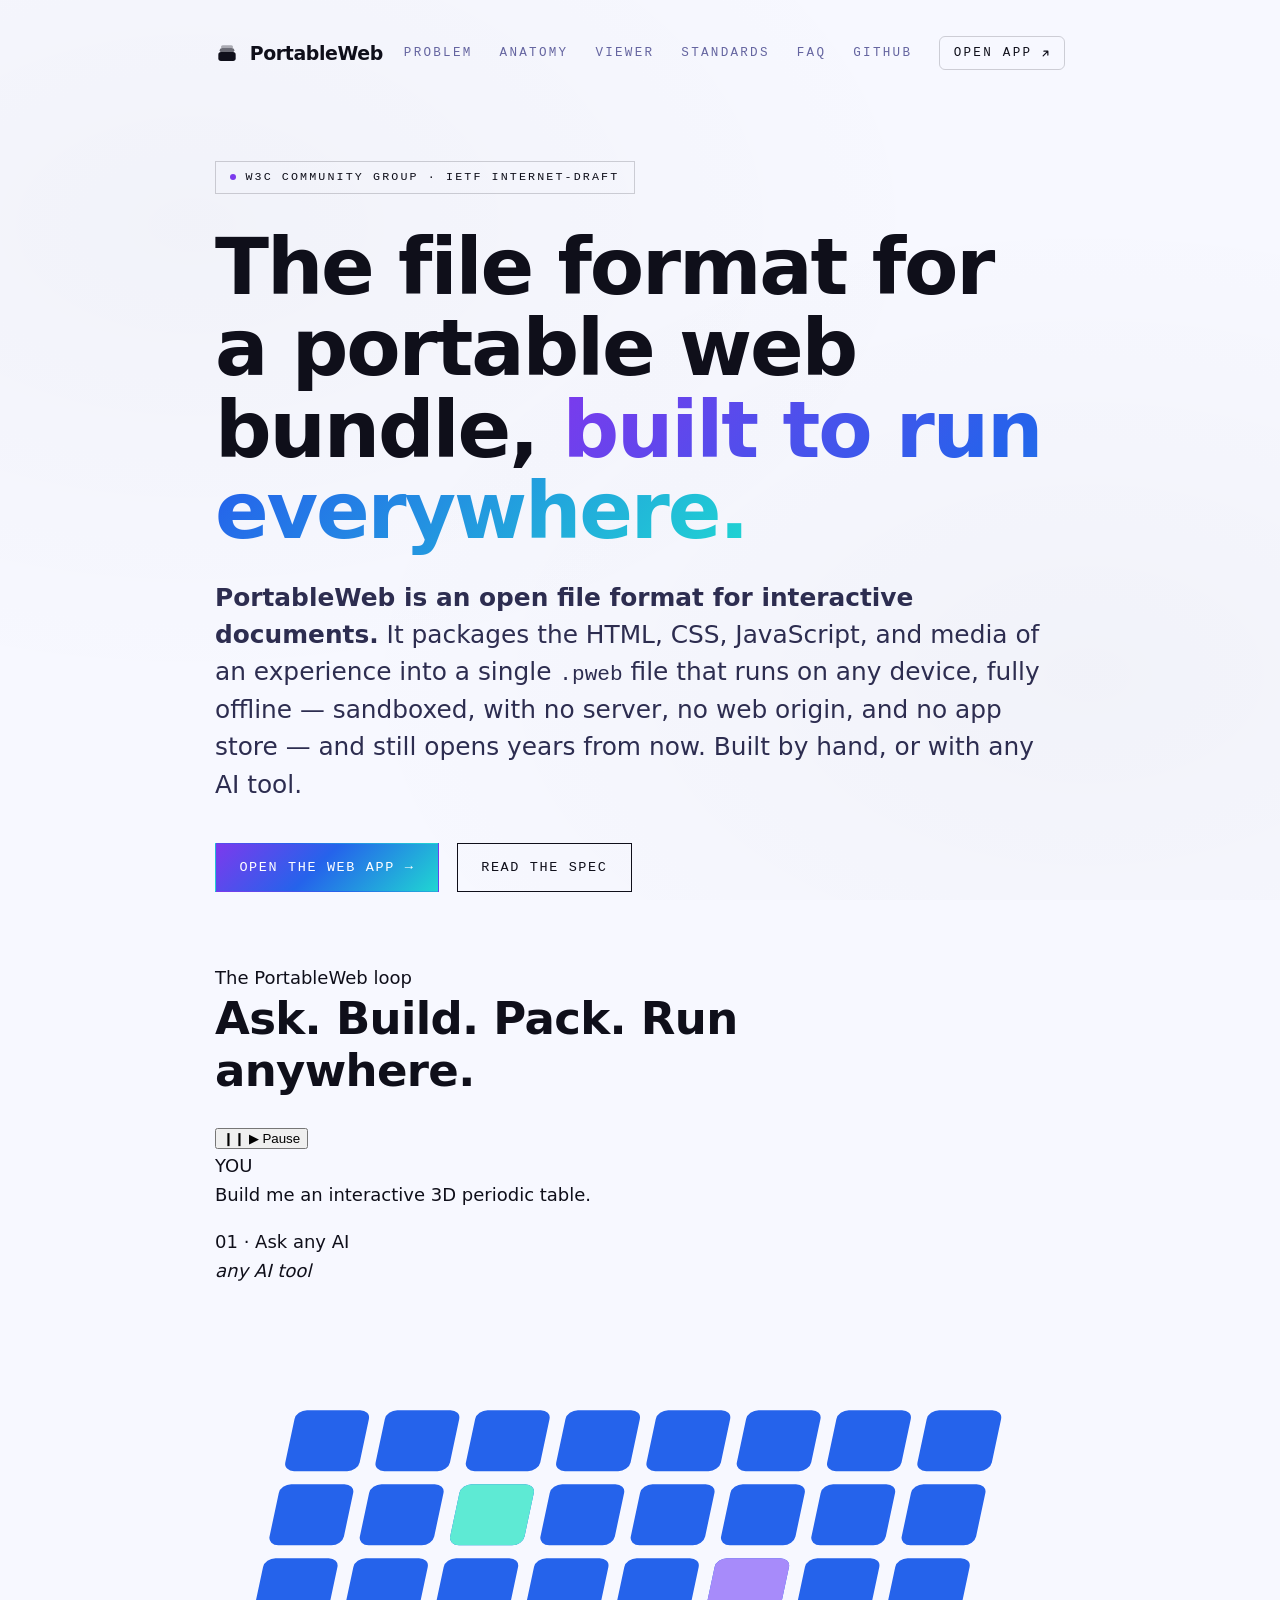
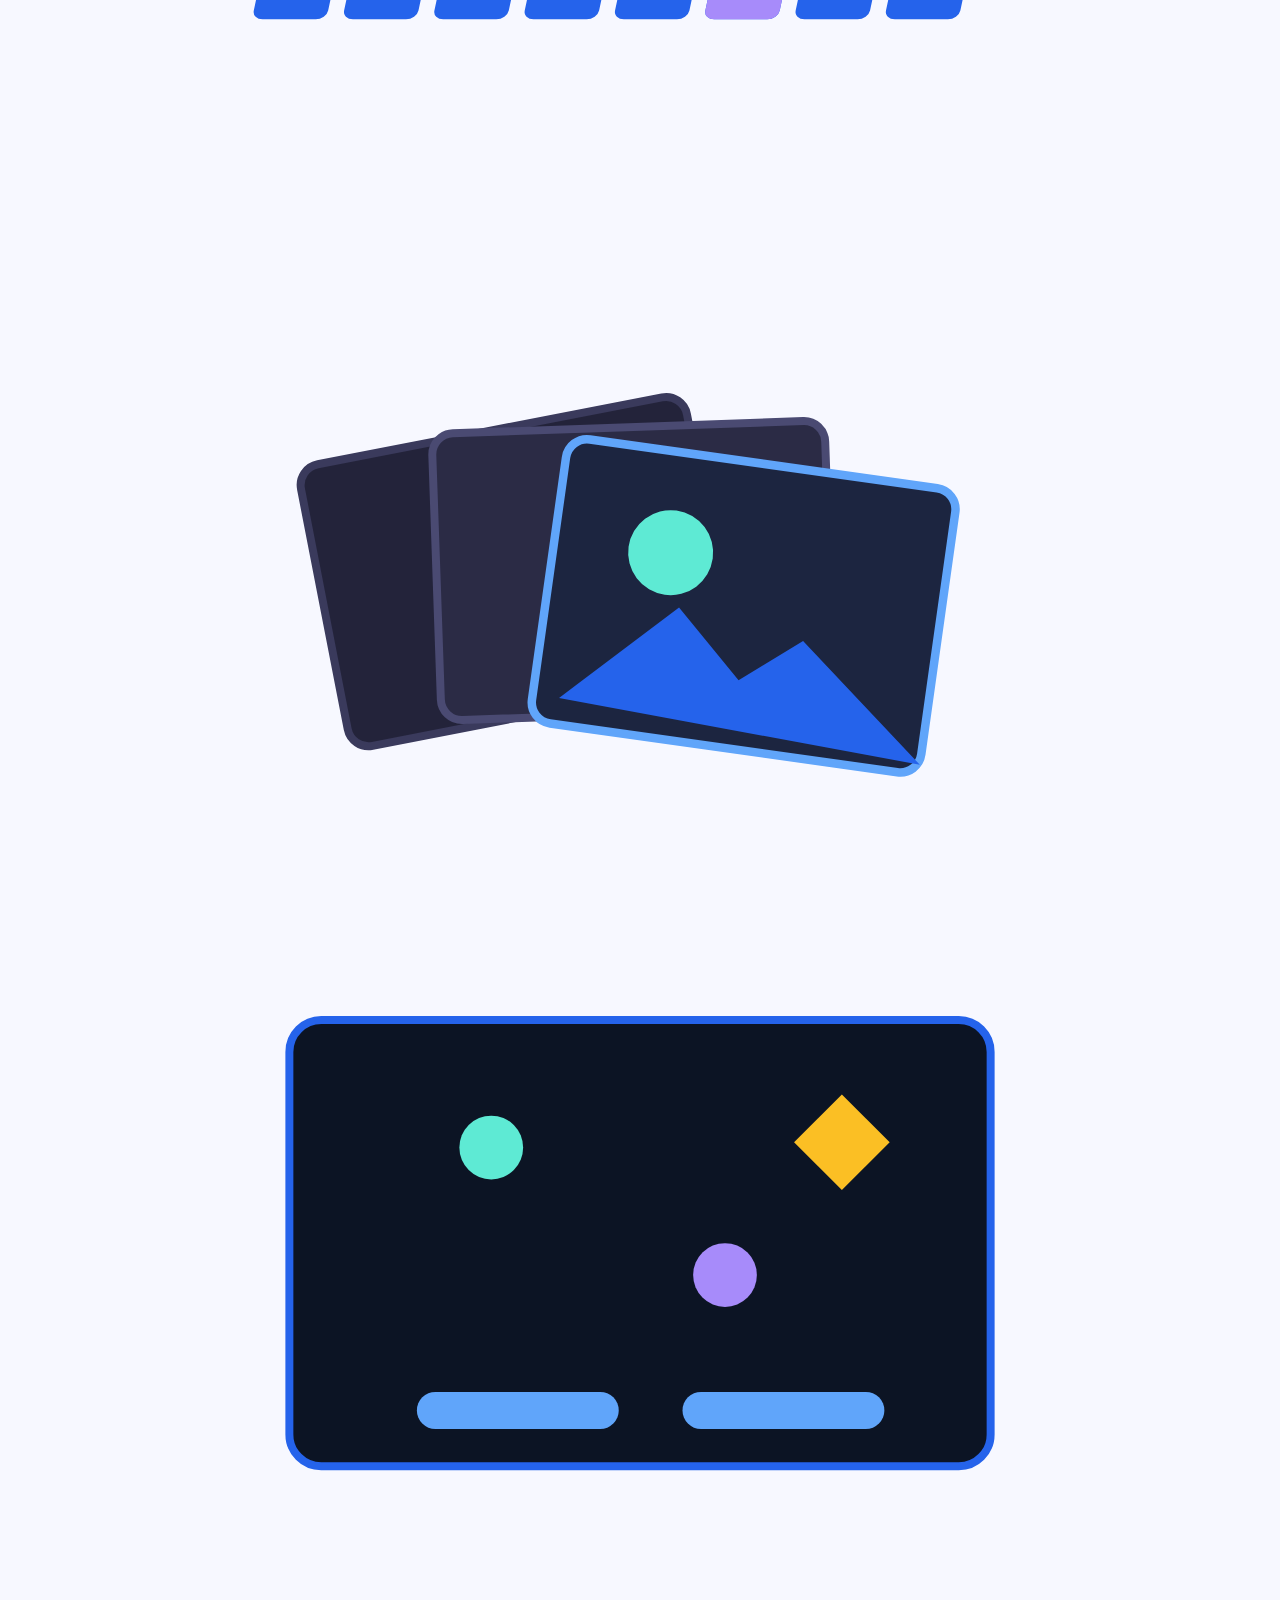
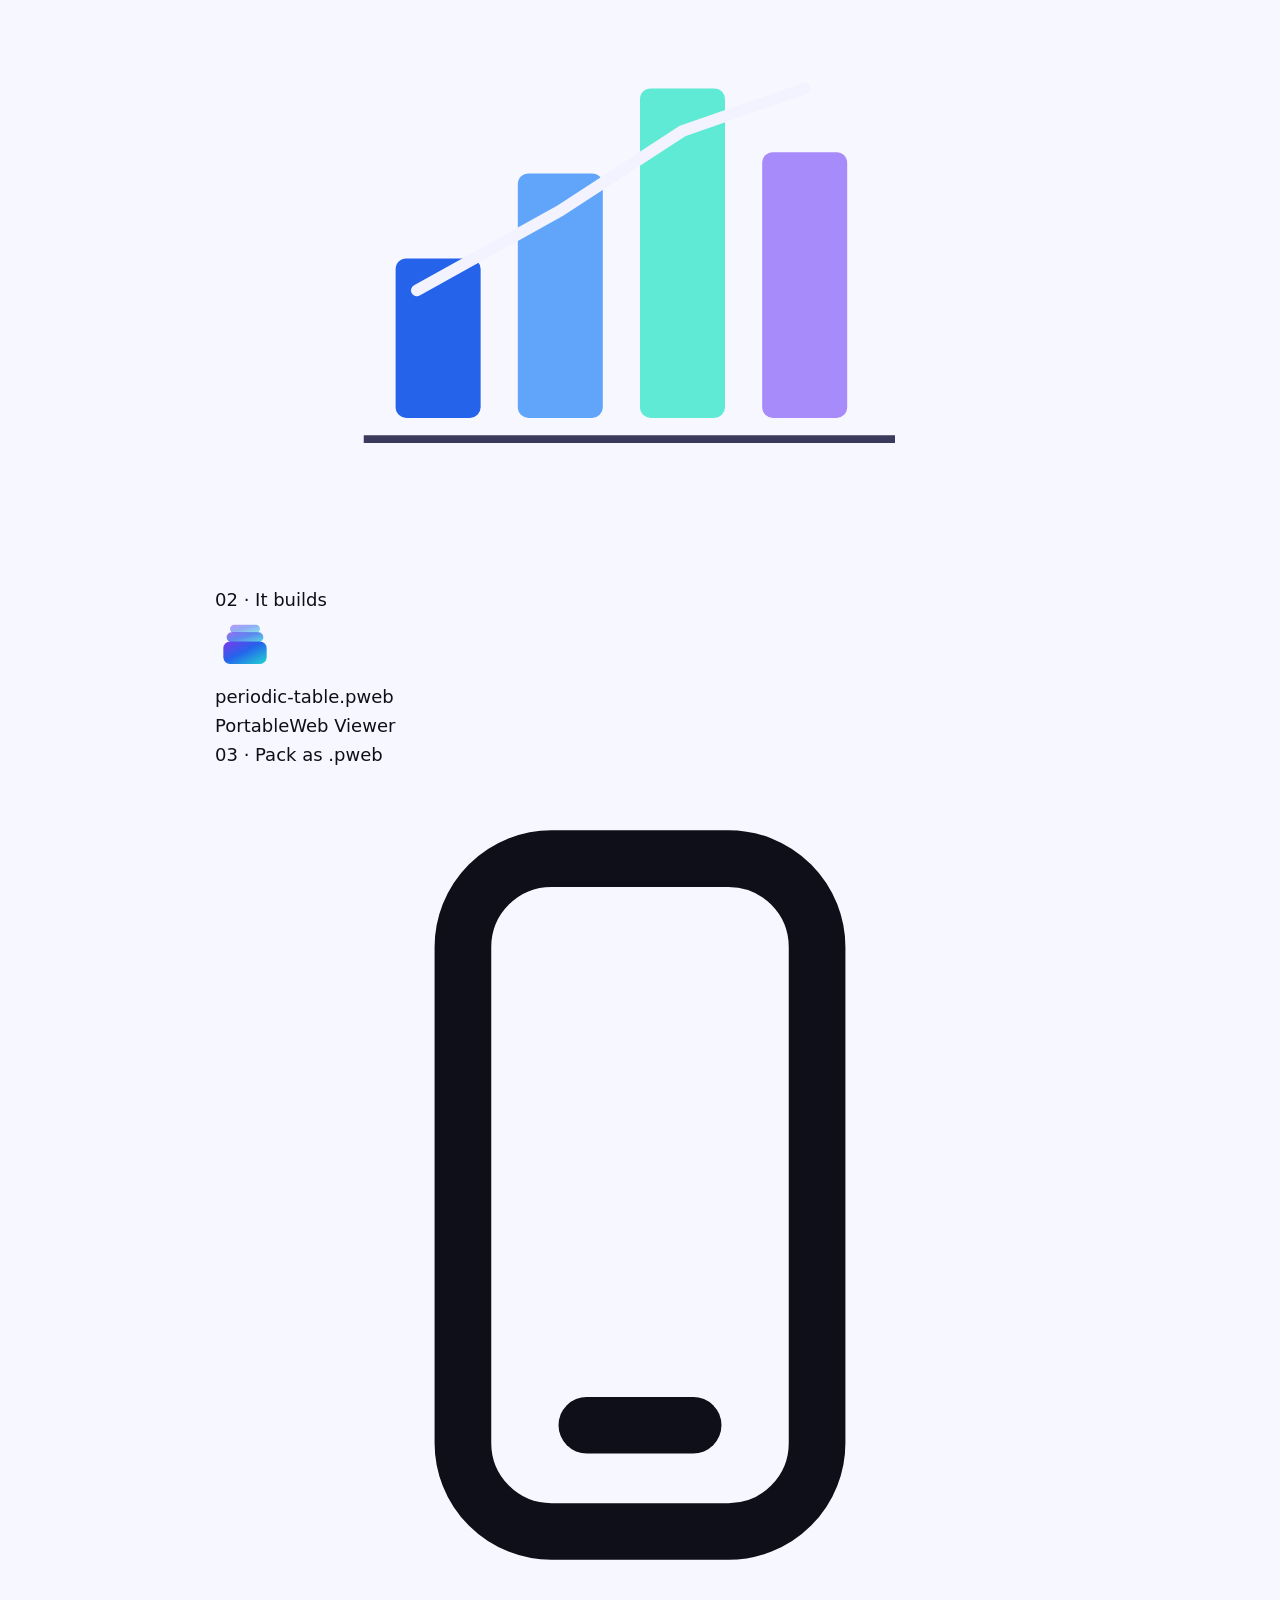
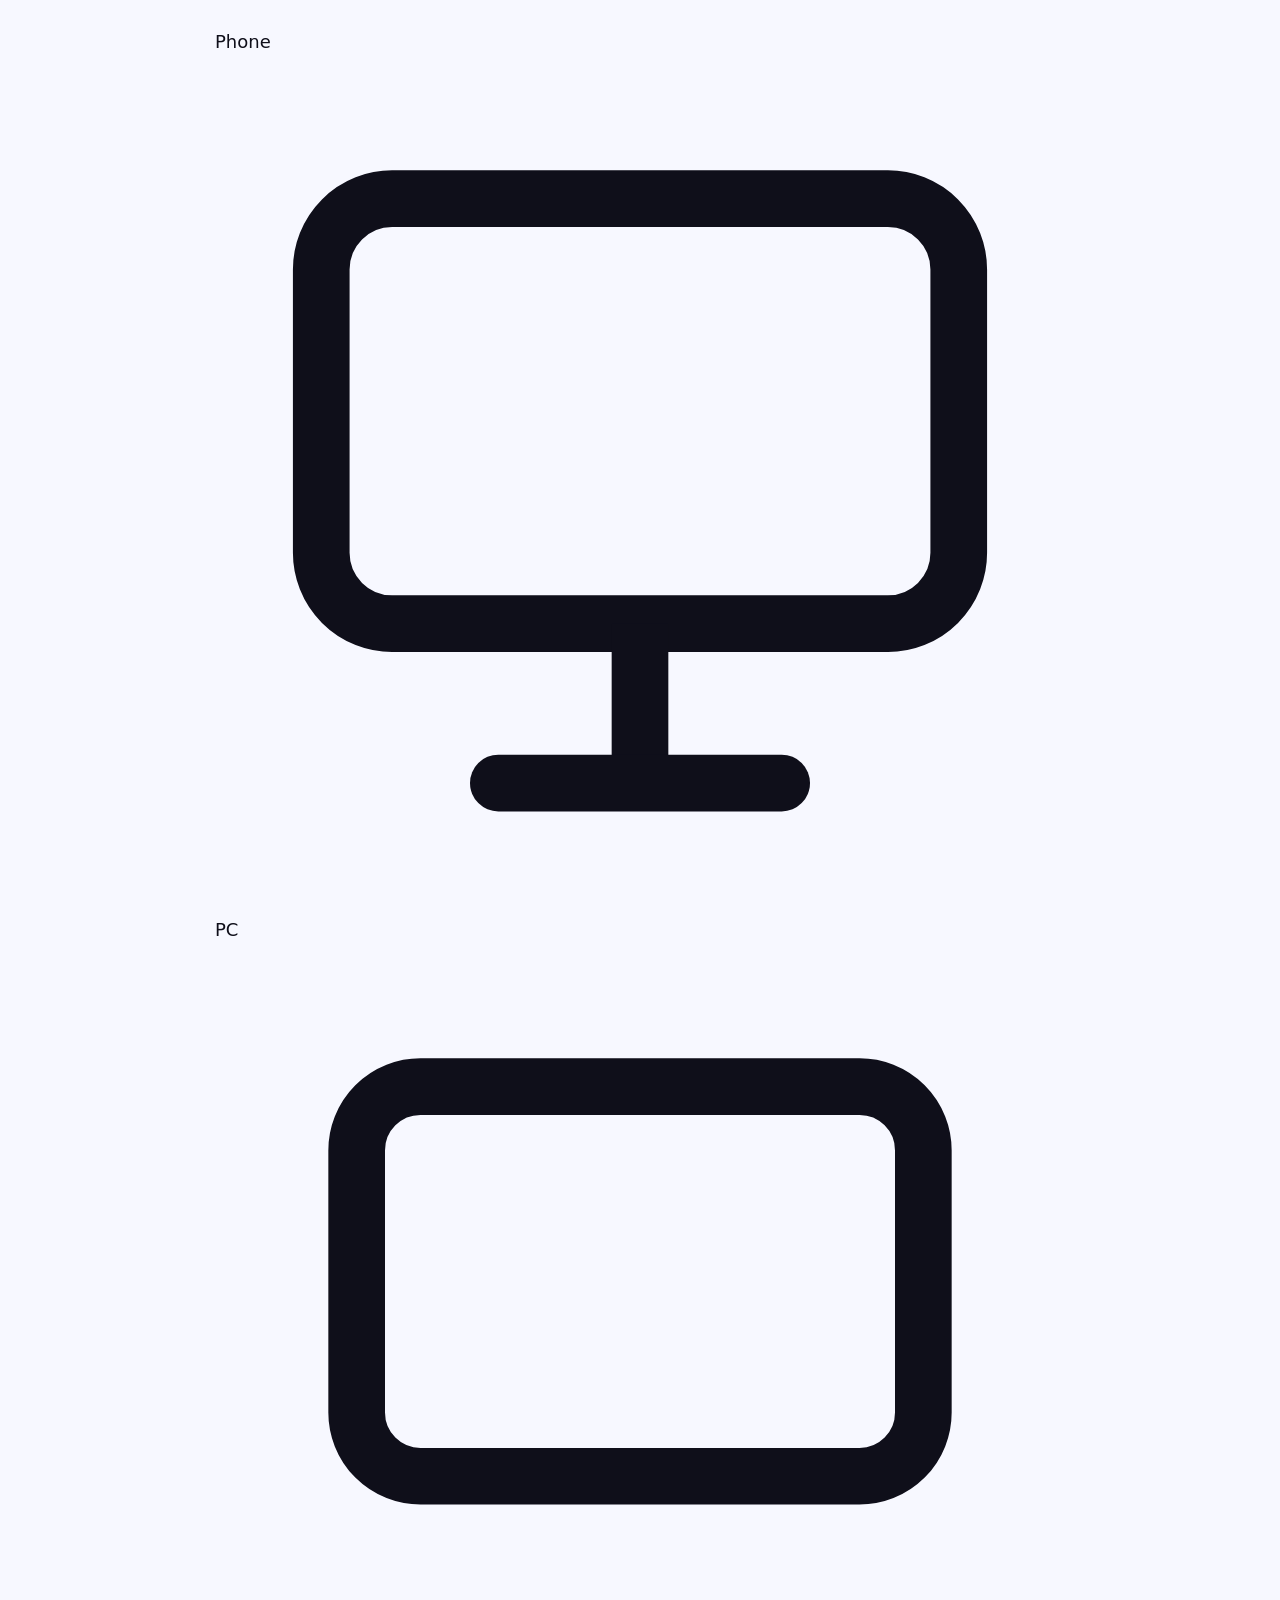
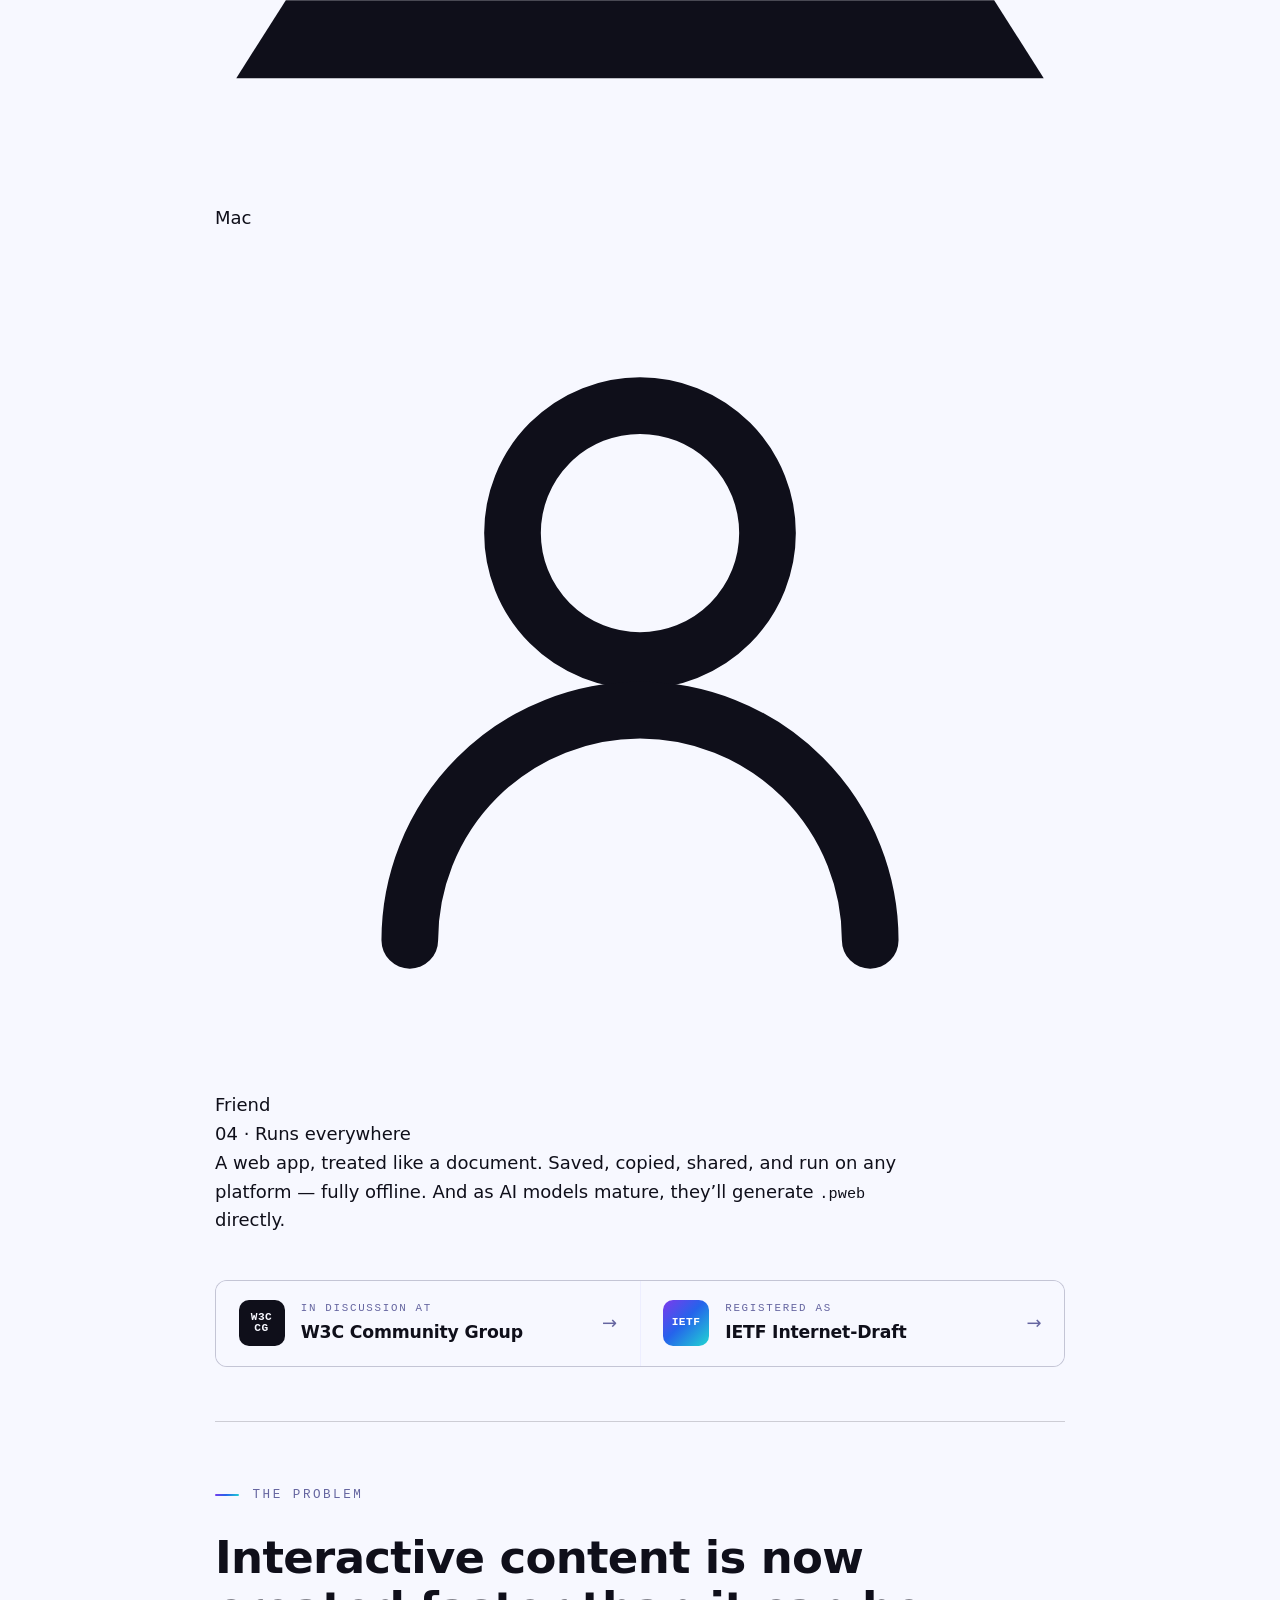
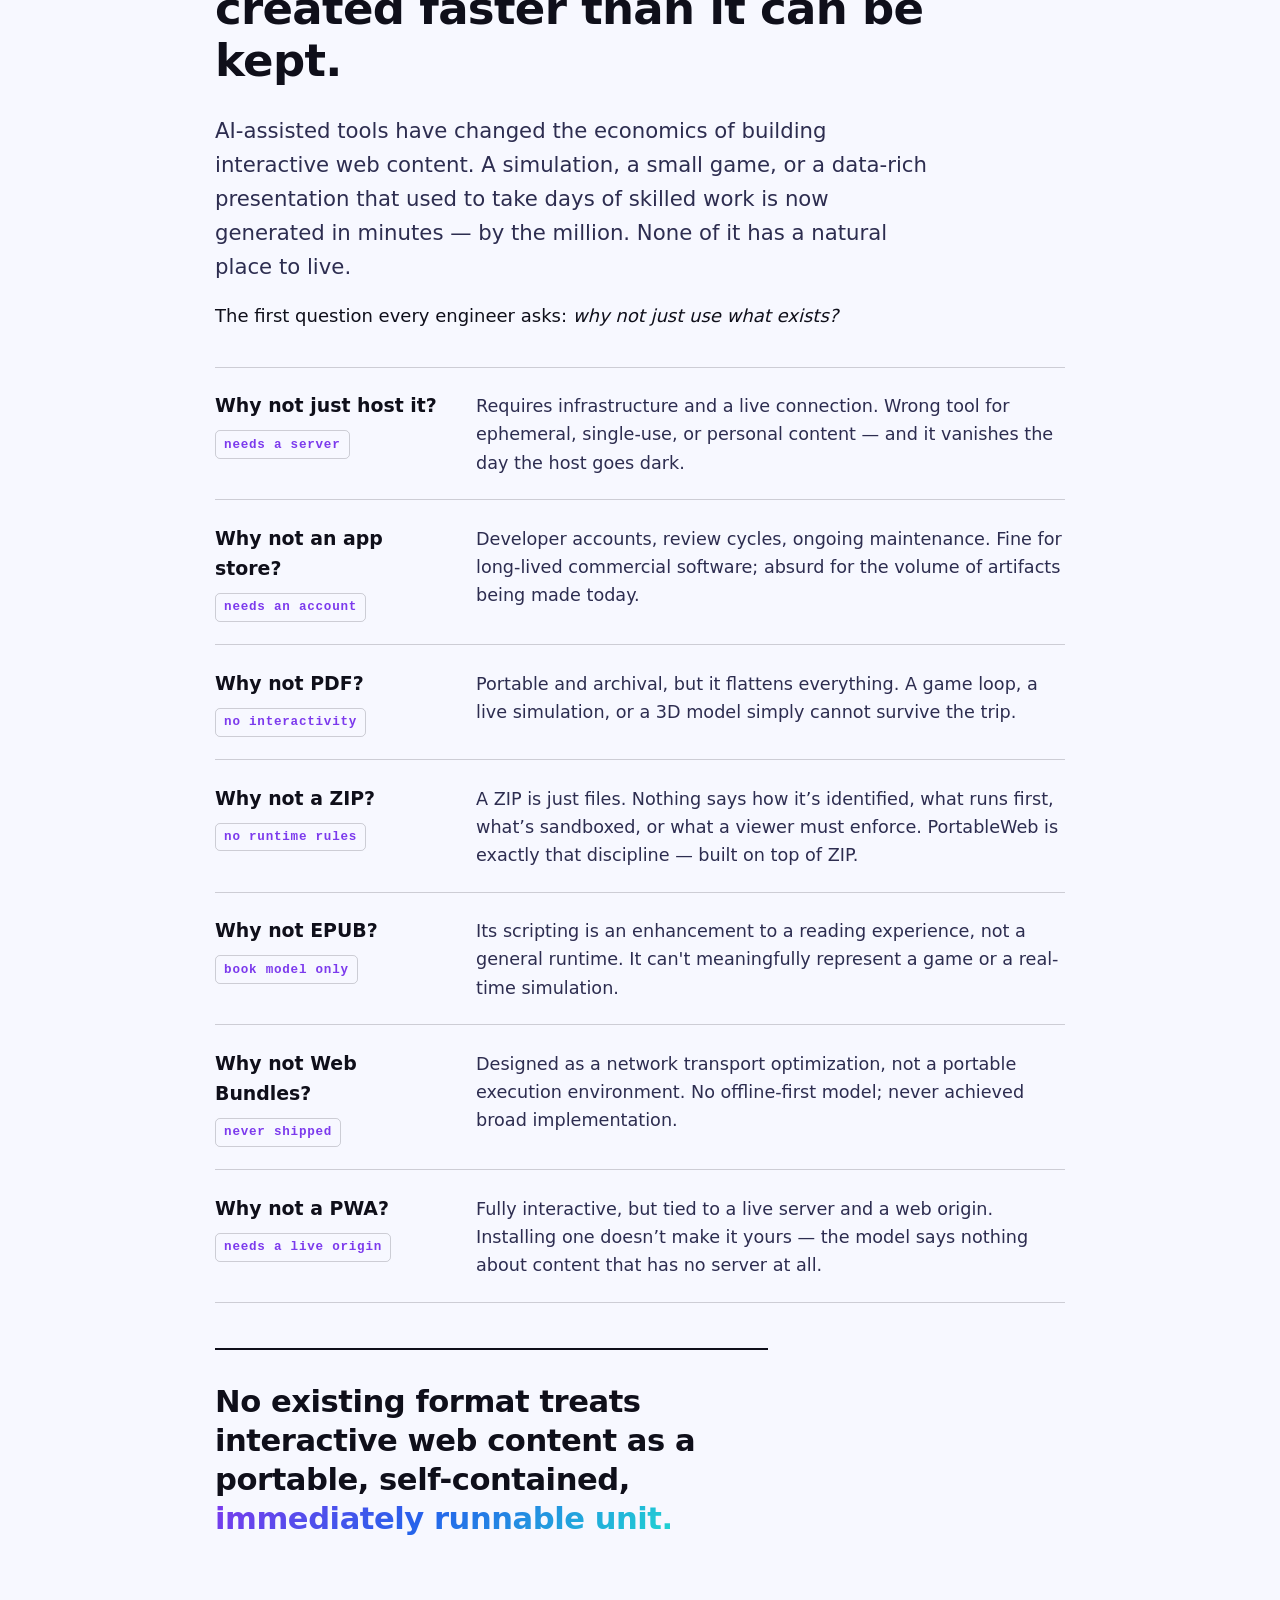
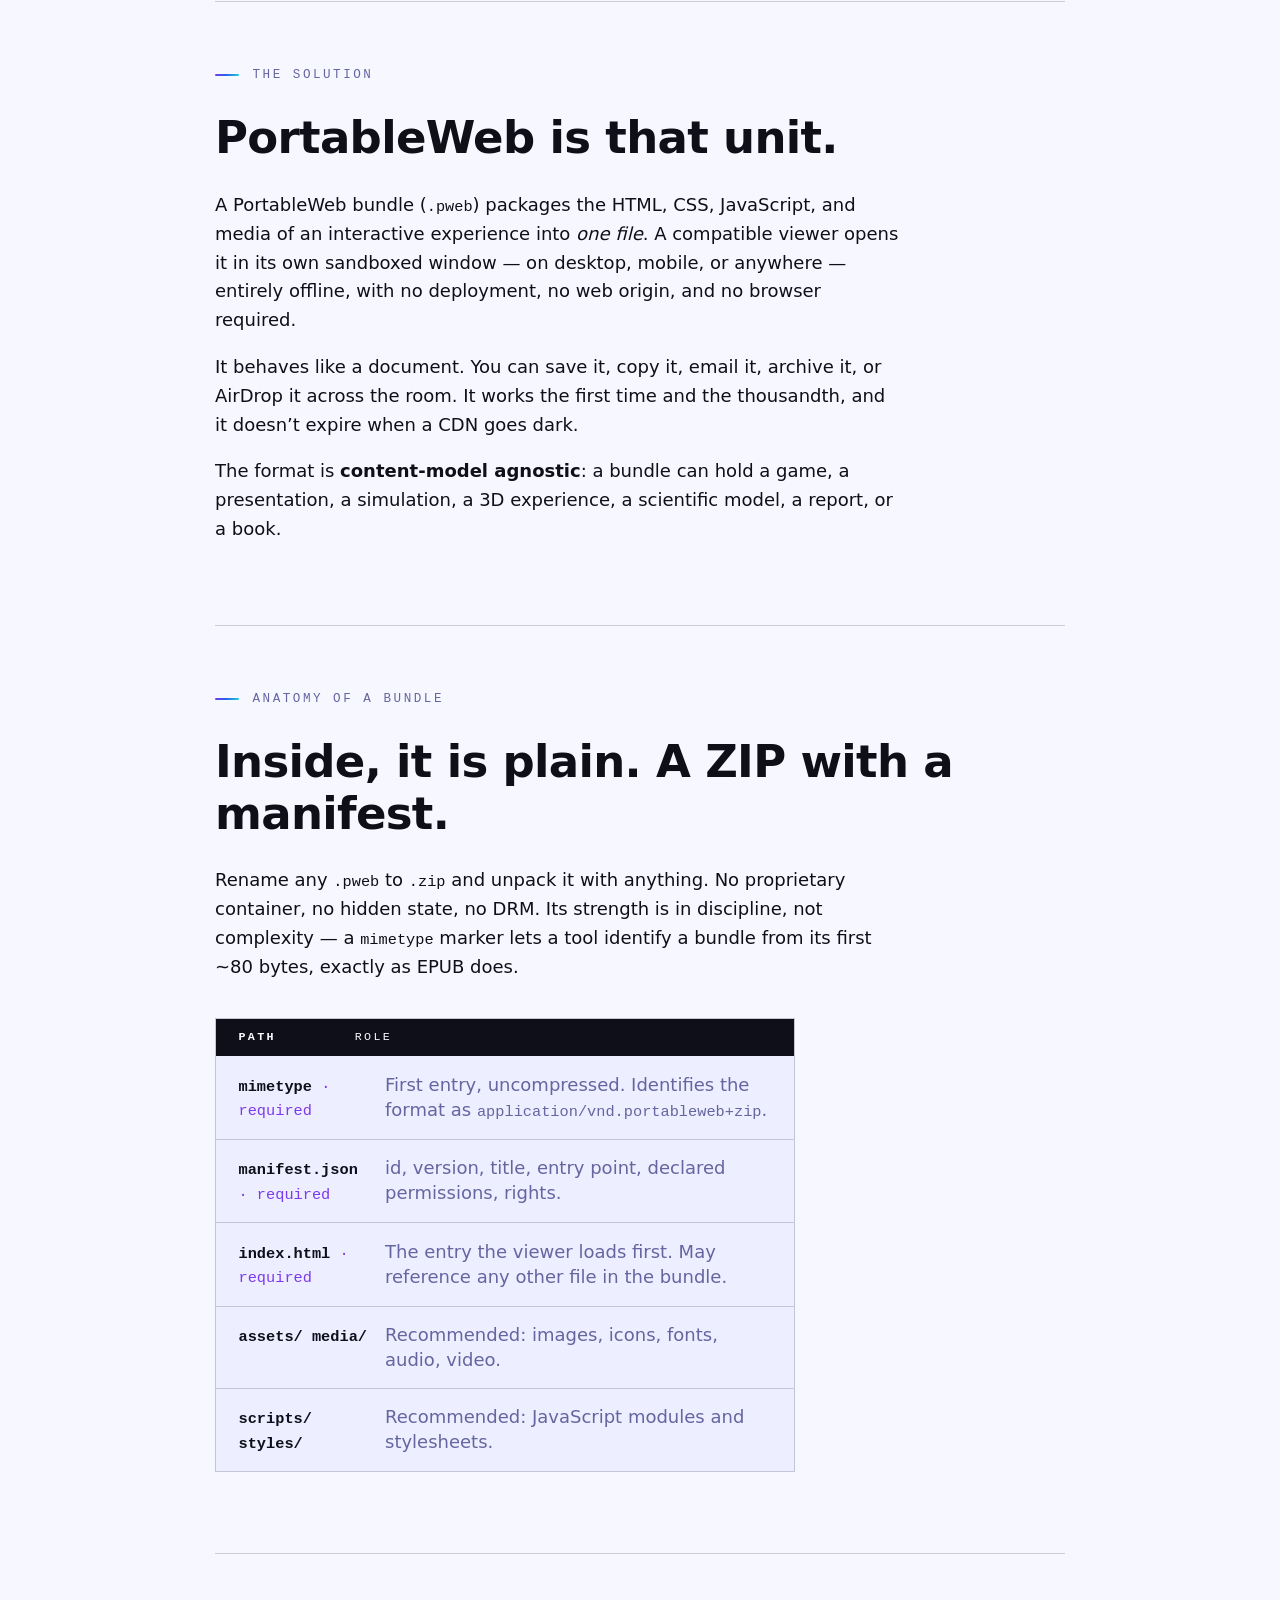
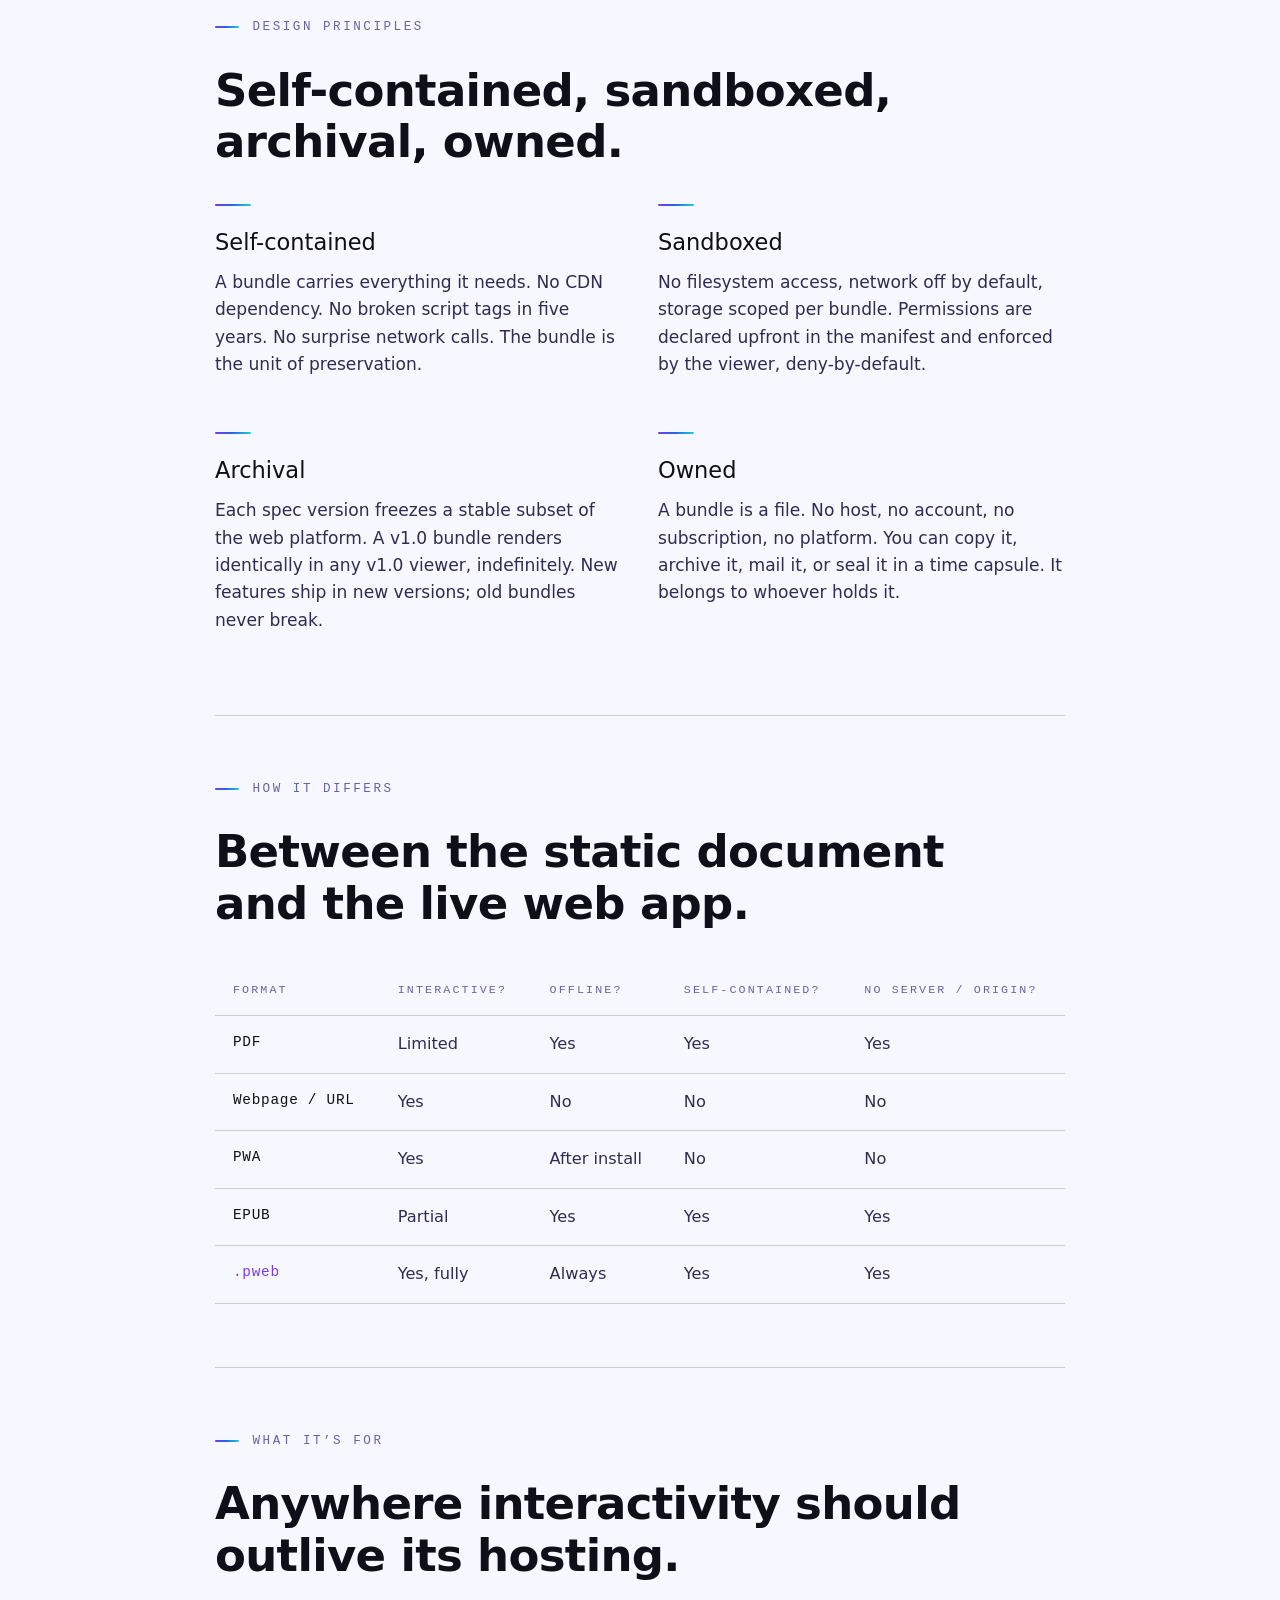
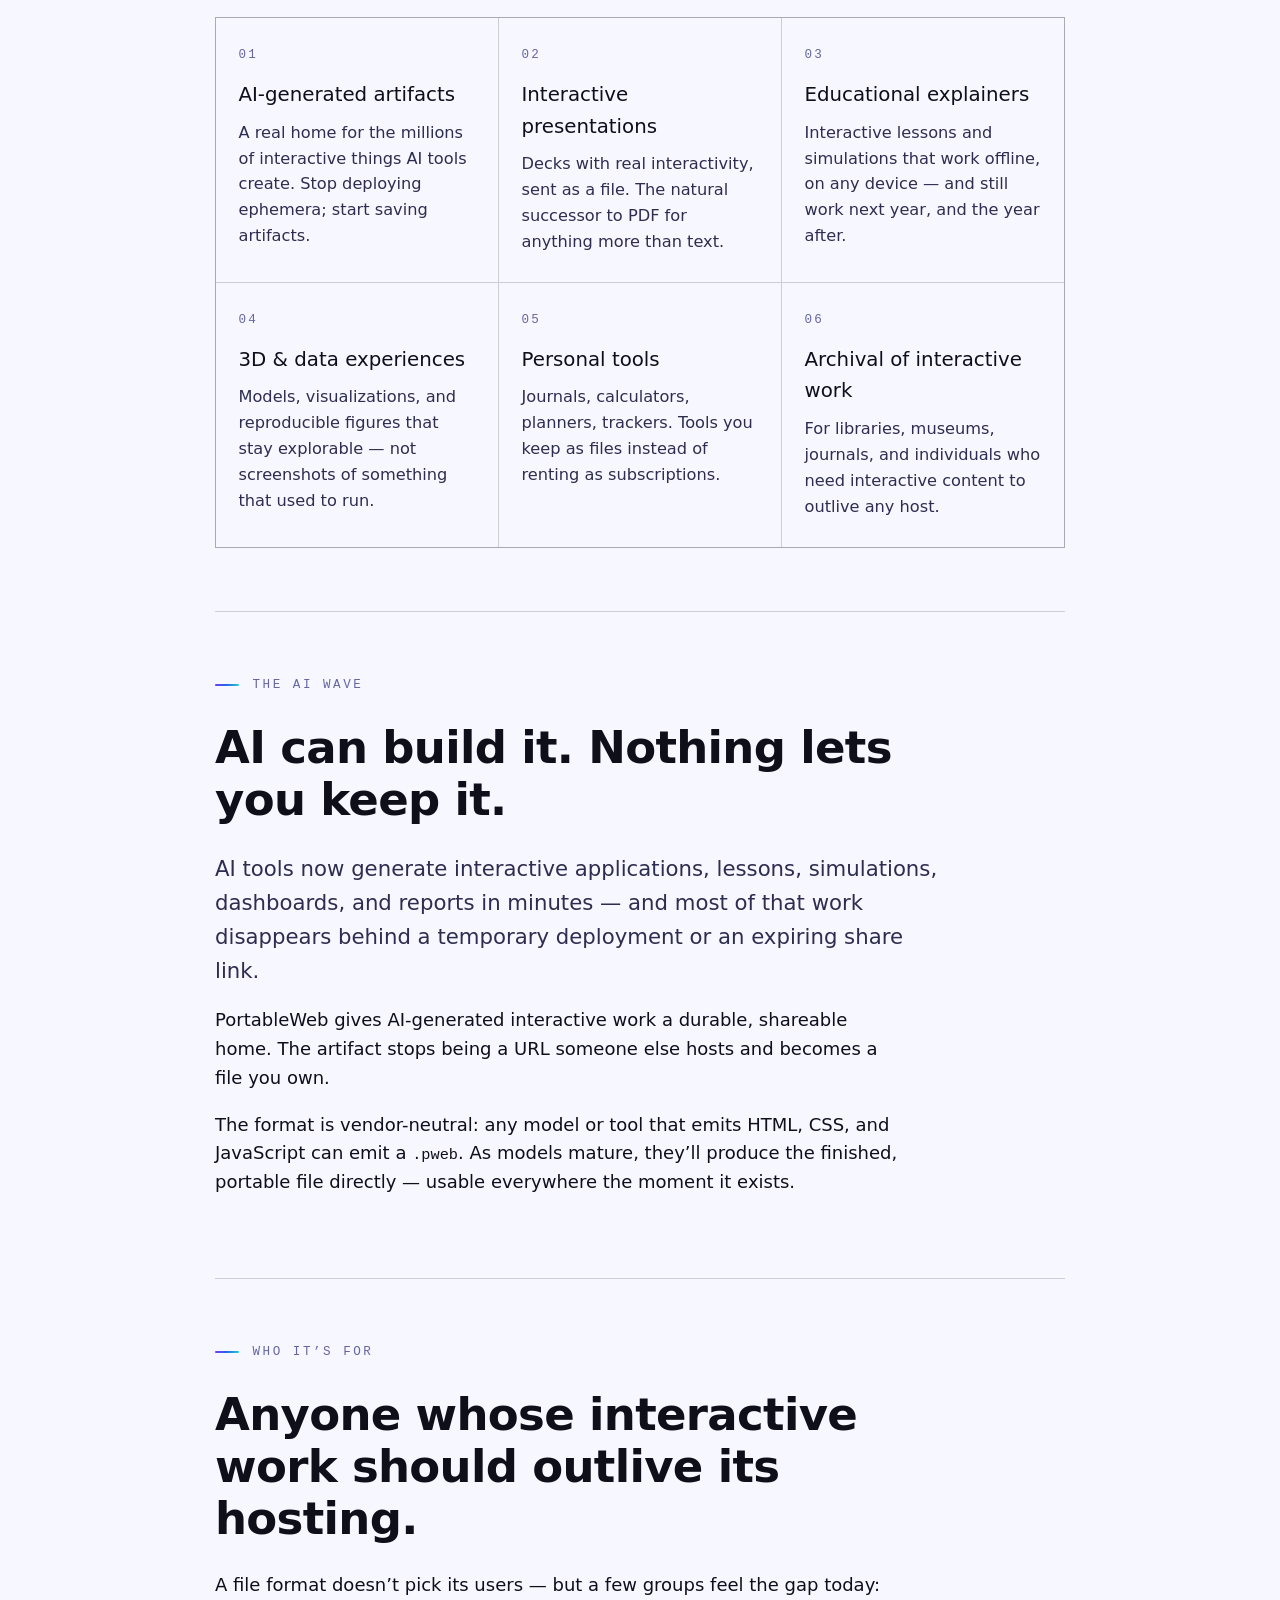
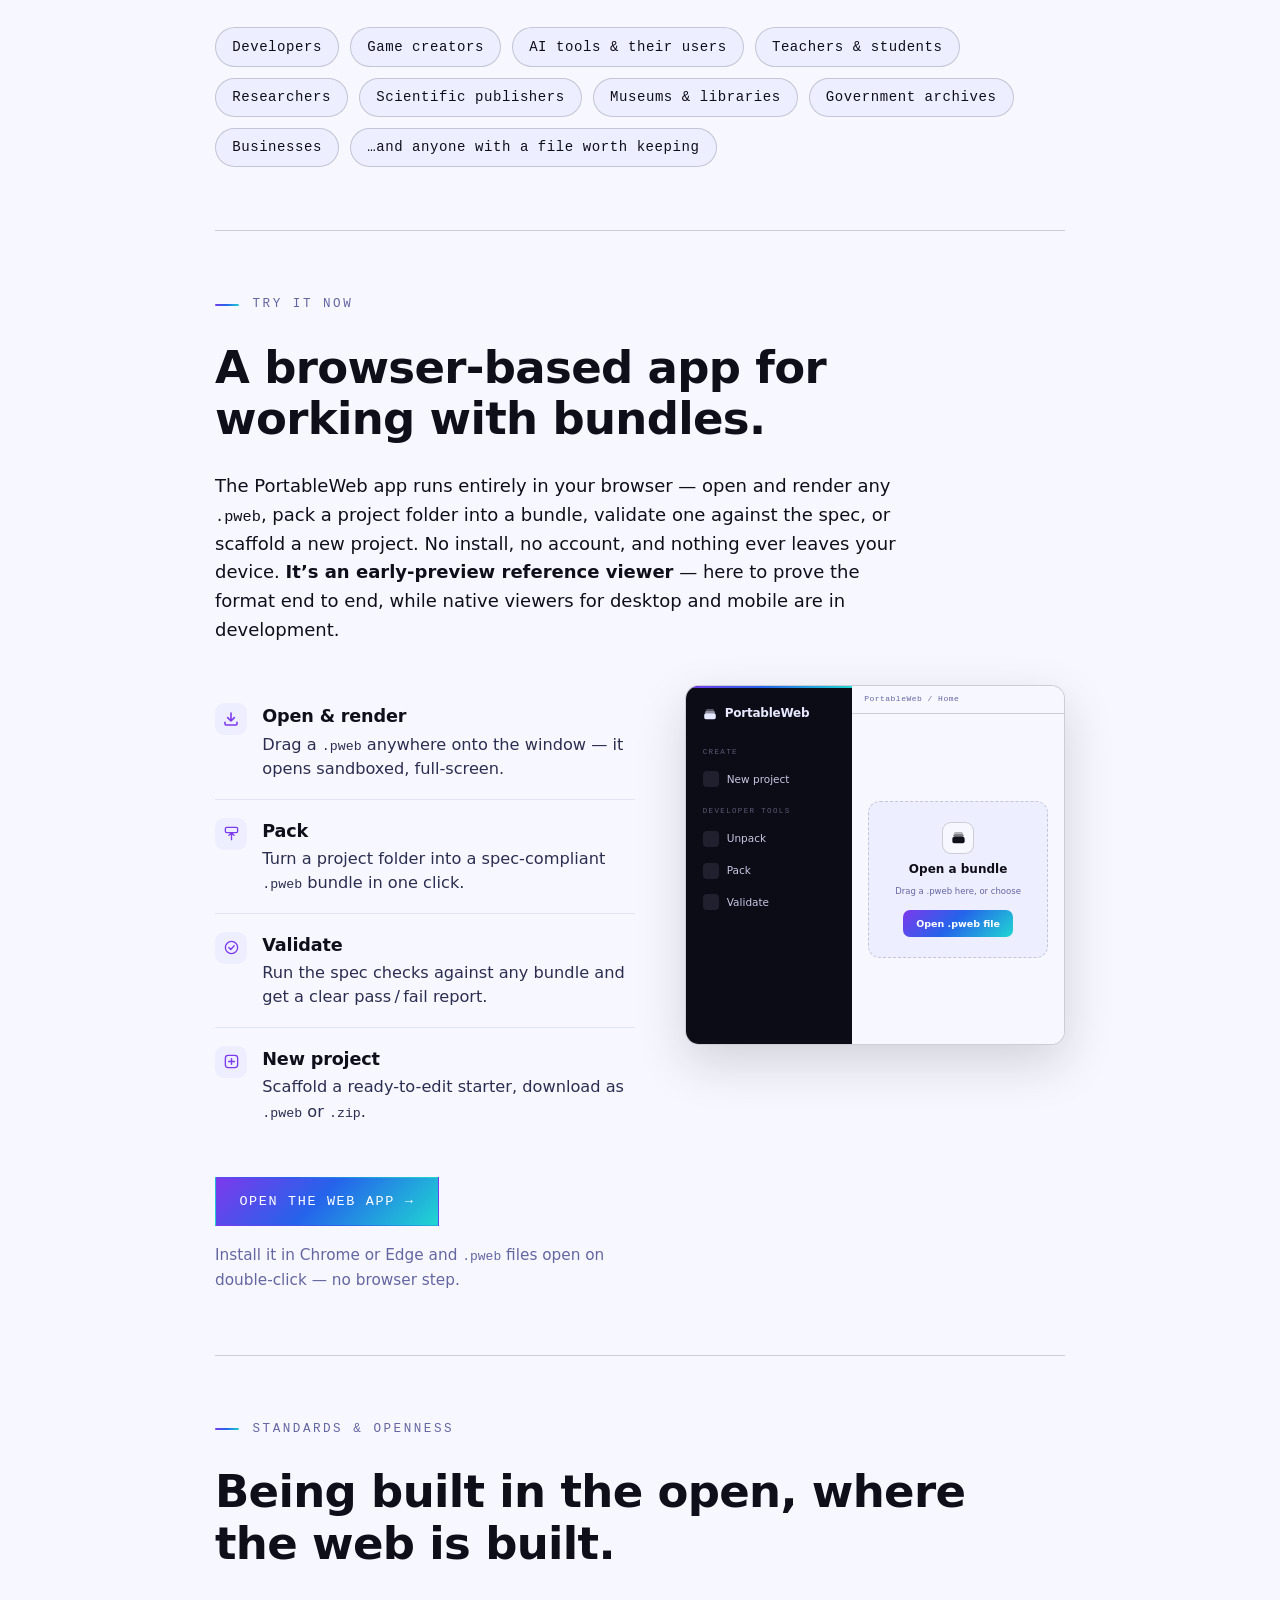
==== commit f1752e70: "update ui" ====
--- a/docs/index.html
+++ b/docs/index.html
@@ -3,7 +3,7 @@
 <head>
   <meta charset="utf-8">
   <meta name="viewport" content="width=device-width, initial-scale=1">
-  <title>PortableWeb — A portable file format for interactive web content</title>
+  <title>PortableWeb — The file format for a portable web bundle, built to run everywhere</title>
   <meta name="description" content="PortableWeb is an open file format for interactive web content. One .pweb file — built by hand or with any AI tool — that runs on any device, fully offline, with no server, no origin, and no app store.">
   <link rel="canonical" href="https://portableweb.org/">
   <meta name="author" content="PortableWeb">
@@ -13,7 +13,7 @@
 
   <!-- Open Graph -->
   <meta property="og:site_name" content="PortableWeb">
-  <meta property="og:title" content="PortableWeb — the missing file format for interactive content built with web technology">
+  <meta property="og:title" content="PortableWeb — the file format for a portable web bundle, built to run everywhere">
   <meta property="og:description" content="An open file format for interactive web content. One .pweb file — built by hand or with any AI tool — that runs on any device, fully offline, with no server, no origin, and no app store.">
   <meta property="og:url" content="https://portableweb.org/">
   <meta property="og:type" content="website">
@@ -25,7 +25,7 @@
 
   <!-- Twitter -->
   <meta name="twitter:card" content="summary_large_image">
-  <meta name="twitter:title" content="PortableWeb — the missing file format for interactive content built with web technology">
+  <meta name="twitter:title" content="PortableWeb — the file format for a portable web bundle, built to run everywhere">
   <meta name="twitter:description" content="One .pweb file that runs on any device, fully offline — no server, no origin, no app store. In community discussion at the W3C; drafted at the IETF.">
   <meta name="twitter:image" content="https://portableweb.org/icons/og-image.png">
 
@@ -82,7 +82,7 @@
       {
         "@type": "TechArticle",
         "@id": "https://portableweb.org/#article",
-        "headline": "PortableWeb — the missing file format for the interactive web",
+        "headline": "PortableWeb — the file format for a portable web bundle, built to run everywhere",
         "description": "Interactive web content — built by hand or with any AI tool — saved as one .pweb file that runs anywhere, offline. PortableWeb is a format, not an AI platform.",
         "inLanguage": "en",
         "image": "https://portableweb.org/icons/og-image.png",
@@ -184,7 +184,7 @@
       <a href="#anatomy">Anatomy</a>
       <a href="#viewer">Viewer</a>
       <a href="#standards">Standards</a>
-      <a href="/contributions/">Contributions</a>
+      <a href="#faq">FAQ</a>
       <a href="https://github.com/portableweb">GitHub</a>
       <a class="nav-app" href="/app/">Open app <svg width="11" height="11" viewBox="0 0 14 14" fill="none" aria-hidden="true"><path d="M4 10l6-6M5 4h5v5" stroke="currentColor" stroke-width="1.5" stroke-linecap="round" stroke-linejoin="round"></path></svg></a>
     </nav>
@@ -193,14 +193,12 @@
   <!-- Hero -->
   <section class="hero">
     <div class="status">W3C Community Group &middot; IETF Internet-Draft</div>
-    <h1 class="hero-title">The missing file format for interactive content built with <span class="accent">web technology.</span></h1>
+    <h1 class="hero-title">The file format for a portable web bundle, <span class="accent">built to run everywhere.</span></h1>
     <p class="hero-lede">
-      Games, simulations, presentations, and 3D experiences &mdash; built by hand or with any AI
-      tool &mdash; are trapped behind a fragile, expiring URL. PortableWeb sets them loose:
-      <strong>anything built with web technology becomes one portable, shareable <code>.pweb</code>
-      file</strong> you can save, send, and archive like a document &mdash; running on any device,
-      fully offline, with no server, no web origin, and no app store. And as AI models mature,
-      they&rsquo;ll generate <code>.pweb</code> directly &mdash; portable and shareable the moment it exists.
+      <strong>PortableWeb is an open file format for interactive documents.</strong> It packages
+      the HTML, CSS, JavaScript, and media of an experience into a single <code>.pweb</code> file
+      that runs on any device, fully offline &mdash; sandboxed, with no server, no web origin, and
+      no app store &mdash; and still opens years from now. Built by hand, or with any AI tool.
     </p>
     <div class="cta-row">
       <a class="btn primary" href="/app/">Open the web app &rarr;</a>
@@ -381,32 +379,36 @@
       skilled work is now generated in minutes &mdash; by the million. None of it has a
       natural place to live.
     </p>
-    <p>Every existing option forces an unacceptable tradeoff:</p>
+    <p>The first question every engineer asks: <em>why not just use what exists?</em></p>
 
     <div class="fail-list">
       <div class="fail">
-        <div class="fail-name">Deploy to a server <span class="x">needs hosting</span></div>
+        <div class="fail-name">Why not just host it? <span class="x">needs a server</span></div>
         <p>Requires infrastructure and a live connection. Wrong tool for ephemeral, single-use, or personal content &mdash; and it vanishes the day the host goes dark.</p>
       </div>
       <div class="fail">
-        <div class="fail-name">Publish to an app store <span class="x">needs an account</span></div>
+        <div class="fail-name">Why not an app store? <span class="x">needs an account</span></div>
         <p>Developer accounts, review cycles, ongoing maintenance. Fine for long-lived commercial software; absurd for the volume of artifacts being made today.</p>
       </div>
       <div class="fail">
-        <div class="fail-name">PDF <span class="x">no interactivity</span></div>
+        <div class="fail-name">Why not PDF? <span class="x">no interactivity</span></div>
         <p>Portable and archival, but it flattens everything. A game loop, a live simulation, or a 3D model simply cannot survive the trip.</p>
       </div>
       <div class="fail">
-        <div class="fail-name">EPUB <span class="x">book model only</span></div>
+        <div class="fail-name">Why not a ZIP? <span class="x">no runtime rules</span></div>
+        <p>A ZIP is just files. Nothing says how it&rsquo;s identified, what runs first, what&rsquo;s sandboxed, or what a viewer must enforce. PortableWeb is exactly that discipline &mdash; built on top of ZIP.</p>
+      </div>
+      <div class="fail">
+        <div class="fail-name">Why not EPUB? <span class="x">book model only</span></div>
         <p>Its scripting is an enhancement to a reading experience, not a general runtime. It can't meaningfully represent a game or a real-time simulation.</p>
       </div>
       <div class="fail">
-        <div class="fail-name">Web Bundles <span class="x">never shipped</span></div>
+        <div class="fail-name">Why not Web Bundles? <span class="x">never shipped</span></div>
         <p>Designed as a network transport optimization, not a portable execution environment. No offline-first model; never achieved broad implementation.</p>
       </div>
       <div class="fail">
-        <div class="fail-name">Web App Manifest <span class="x">needs a live origin</span></div>
-        <p>Describes how an already-deployed app presents itself. It is tied to a web origin &mdash; it says nothing about content that has no server at all.</p>
+        <div class="fail-name">Why not a PWA? <span class="x">needs a live origin</span></div>
+        <p>Fully interactive, but tied to a live server and a web origin. Installing one doesn&rsquo;t make it yours &mdash; the model says nothing about content that has no server at all.</p>
       </div>
     </div>
 
@@ -425,14 +427,12 @@
     </p>
     <p>
       It behaves like a document. You can save it, copy it, email it, archive it, or AirDrop it
-      across the room. It works the first time and the thousandth. It doesn&rsquo;t expire when a
-      CDN goes dark. The format is <strong>content-model agnostic</strong>: a bundle can hold a
-      game, a presentation, a simulation, a 3D experience, a scientific model, a report, or a book.
+      across the room. It works the first time and the thousandth, and it doesn&rsquo;t expire
+      when a CDN goes dark.
     </p>
     <p>
-      And the loop closes on itself. Today you ask a model to build something, then pack the
-      result as a <code>.pweb</code>. As models mature, they&rsquo;ll emit the
-      <code>.pweb</code> directly &mdash; the finished, portable file, instantly usable everywhere.
+      The format is <strong>content-model agnostic</strong>: a bundle can hold a game, a
+      presentation, a simulation, a 3D experience, a scientific model, a report, or a book.
     </p>
   </section>
 
@@ -530,6 +530,45 @@
       <div class="use-case"><div class="num">04</div><h3>3D &amp; data experiences</h3><p>Models, visualizations, and reproducible figures that stay explorable &mdash; not screenshots of something that used to run.</p></div>
       <div class="use-case"><div class="num">05</div><h3>Personal tools</h3><p>Journals, calculators, planners, trackers. Tools you keep as files instead of renting as subscriptions.</p></div>
       <div class="use-case"><div class="num">06</div><h3>Archival of interactive work</h3><p>For libraries, museums, journals, and individuals who need interactive content to outlive any host.</p></div>
+    </div>
+  </section>
+
+  <!-- AI -->
+  <section class="block" id="ai">
+    <p class="eyebrow">The AI wave</p>
+    <h2>AI can build it. Nothing lets you keep it.</h2>
+    <p class="lead-p">
+      AI tools now generate interactive applications, lessons, simulations, dashboards, and
+      reports in minutes &mdash; and most of that work disappears behind a temporary deployment
+      or an expiring share link.
+    </p>
+    <p>
+      PortableWeb gives AI-generated interactive work a durable, shareable home. The artifact
+      stops being a URL someone else hosts and becomes a file you own.
+    </p>
+    <p>
+      The format is vendor-neutral: any model or tool that emits HTML, CSS, and JavaScript can
+      emit a <code>.pweb</code>. As models mature, they&rsquo;ll produce the finished, portable
+      file directly &mdash; usable everywhere the moment it exists.
+    </p>
+  </section>
+
+  <!-- Who it's for -->
+  <section class="block" id="who">
+    <p class="eyebrow">Who it&rsquo;s for</p>
+    <h2>Anyone whose interactive work should outlive its hosting.</h2>
+    <p>A file format doesn&rsquo;t pick its users &mdash; but a few groups feel the gap today:</p>
+    <div class="who-chips">
+      <span>Developers</span>
+      <span>Game creators</span>
+      <span>AI tools &amp; their users</span>
+      <span>Teachers &amp; students</span>
+      <span>Researchers</span>
+      <span>Scientific publishers</span>
+      <span>Museums &amp; libraries</span>
+      <span>Government archives</span>
+      <span>Businesses</span>
+      <span>&hellip;and anyone with a file worth keeping</span>
     </div>
   </section>
 
@@ -643,17 +682,99 @@
         <div class="roadmap-version future">v1.0</div>
         <div class="roadmap-body"><h3>Stable spec</h3><p>From v1.0 forward, bundles render correctly in any v1.0-compatible viewer, forever. New features ship in v1.x and v2.x without breaking old bundles.</p></div>
       </div>
+      <div class="roadmap-item">
+        <div class="roadmap-version future">Beyond</div>
+        <div class="roadmap-body">
+          <h3>Future capabilities <em>(exploratory &mdash; no dates)</em></h3>
+          <p>Directions under discussion for the ecosystem:</p>
+          <div class="beyond-chips">
+            <span>Digital signatures</span>
+            <span>Optional encryption</span>
+            <span>Local device channels</span>
+            <span>Package-to-package communication</span>
+            <span>Package repositories</span>
+            <span>Native OS integration</span>
+          </div>
+        </div>
+      </div>
+    </div>
+  </section>
+
+  <!-- Project status -->
+  <section class="block" id="state">
+    <p class="eyebrow">Where the project stands</p>
+    <h2>An open standards effort, in progress.</h2>
+    <div class="stateboard">
+      <div class="state-row">
+        <span class="st done">Published</span>
+        <div class="state-body"><h3>IETF Internet-Draft</h3><p><code>draft-selvaraj-portableweb-format</code> &mdash; the container, manifest, and media type.</p></div>
+      </div>
+      <div class="state-row">
+        <span class="st done">Active</span>
+        <div class="state-body"><h3>W3C Community Group</h3><p>Portable Web Content Format CG &mdash; open to anyone; no W3C membership required.</p></div>
+      </div>
+      <div class="state-row">
+        <span class="st done">Open</span>
+        <div class="state-body"><h3>Specification &amp; tooling</h3><p>Spec (CC-BY&nbsp;4.0), example bundles, and open-source tooling, all developed in public on GitHub.</p></div>
+      </div>
+      <div class="state-row">
+        <span class="st done">Available now</span>
+        <div class="state-body"><h3>Web app (installable PWA)</h3><p>Play with <code>.pweb</code> files today: open, pack, validate, and scaffold bundles &mdash; entirely in your browser. <a href="/app/">Open the app</a>.</p></div>
+      </div>
+      <div class="state-row">
+        <span class="st wip">In development</span>
+        <div class="state-body"><h3>Native viewers</h3><p>Reference viewers for desktop and mobile, so a <code>.pweb</code> opens on double-click &mdash; no browser step.</p></div>
+      </div>
+    </div>
+  </section>
+
+  <!-- FAQ -->
+  <section class="block" id="faq">
+    <p class="eyebrow">FAQ</p>
+    <h2>The questions everyone asks first.</h2>
+    <div class="faq-list">
+      <details>
+        <summary>Is this another browser?</summary>
+        <p>No. PortableWeb is a file format plus viewers. Viewers use the platform&rsquo;s existing web engine to render bundles &mdash; nobody is shipping a new one.</p>
+      </details>
+      <details>
+        <summary>Is it just a ZIP file?</summary>
+        <p>The container is ZIP, deliberately &mdash; like EPUB and DOCX. What makes it a format is the discipline on top: a <code>mimetype</code> marker, a manifest, a defined entry point, and sandbox rules every viewer must enforce.</p>
+      </details>
+      <details>
+        <summary>Does it need the internet?</summary>
+        <p>No. Bundles are fully self-contained and run offline. Network access is off by default, and only possible if declared in the manifest and granted by the user.</p>
+      </details>
+      <details>
+        <summary>Can a bundle access my files?</summary>
+        <p>No. There is no filesystem access, storage is isolated per bundle, and all permissions are deny-by-default and enforced by the viewer.</p>
+      </details>
+      <details>
+        <summary>Can I build one with existing web tools?</summary>
+        <p>Yes. Any HTML, CSS, and JavaScript works. Add a <code>manifest.json</code>, zip it per the spec &mdash; or point the <a href="/app/">web app&rsquo;s Pack tool</a> at your project folder.</p>
+      </details>
+      <details>
+        <summary>Is JavaScript allowed?</summary>
+        <p>Yes &mdash; full scripting, inside the sandbox. Real interactivity is the whole point of the format.</p>
+      </details>
+      <details>
+        <summary>Is it open source?</summary>
+        <p>Yes. The specification is CC-BY&nbsp;4.0, the tooling is MIT, and everything is developed in public at the IETF, the W3C, and on GitHub.</p>
+      </details>
+      <details>
+        <summary>Can AI generate .pweb files?</summary>
+        <p>Yes. The format is vendor-neutral &mdash; any model or tool that emits web content can produce a bundle, and the spec is written so models can eventually emit <code>.pweb</code> directly.</p>
+      </details>
     </div>
   </section>
 
   <!-- Get involved -->
   <section class="block">
     <p class="eyebrow">Get involved</p>
-    <h2>The spec is open. The work is just beginning.</h2>
+    <h2>Help define the future of interactive documents.</h2>
     <p>
-      PortableWeb is a small project with large ambitions. If any of this matters to you &mdash;
-      as an engineer, an educator, an archivist, a designer, a researcher, or a writer &mdash;
-      there&rsquo;s a place for you in it.
+      Whether you&rsquo;re a developer, educator, researcher, archivist, AI builder, or standards
+      contributor &mdash; the spec is young, and your ideas can shape PortableWeb from the beginning.
     </p>
     <div class="links-grid">
       <a class="link-card" href="https://www.w3.org/community/portableweb/join">
--- a/docs/site.css
+++ b/docs/site.css
@@ -0,0 +1,330 @@
+/* ============================================================
+   PortableWeb — site styles
+   Design tokens + components. Pairs with flow.css (hero animation).
+   ============================================================ */
+
+:root {
+  --ink:           #0f0f1a;
+  --ink-soft:      #2d2d50;
+  --paper:         #f7f8ff;
+  --paper-shadow:  #edeeff;
+  --paper-darker:  #e2e4f8;
+  --accent:        #7c3aed;
+  --accent-soft:   #9f67f5;
+  --rule:          rgba(15,15,26,0.18);
+  --muted:         #6565a0;
+  --muted-soft:    #9090b8;
+  --gradient:      linear-gradient(135deg, #7c3aed 0%, #2563eb 46%, #20d6d2 100%);
+  --serif:         "Geist", ui-sans-serif, system-ui, -apple-system, "Segoe UI", Helvetica, Arial, sans-serif;
+  --sans:          "Geist", ui-sans-serif, system-ui, -apple-system, "Segoe UI", Helvetica, Arial, sans-serif;
+  --mono:          "Geist Mono", ui-monospace, "SFMono-Regular", Menlo, Consolas, "Liberation Mono", monospace;
+}
+
+@media (prefers-color-scheme: dark) {
+  :root {
+    --ink:           #e8e8ff;
+    --ink-soft:      #b0b0d8;
+    --paper:         #08080f;
+    --paper-shadow:  #0f0f1e;
+    --paper-darker:  #181828;
+    --accent:        #a78bfa;
+    --accent-soft:   #7c3aed;
+    --rule:          rgba(232,232,255,0.15);
+    --muted:         #7070a8;
+    --muted-soft:    #454570;
+  }
+}
+
+* { box-sizing: border-box; }
+html { scroll-behavior: smooth; }
+
+html, body {
+  margin: 0; padding: 0;
+  background: var(--paper);
+  color: var(--ink);
+  font-family: var(--serif);
+  font-size: 18px; line-height: 1.6;
+  -webkit-font-smoothing: antialiased;
+  -moz-osx-font-smoothing: grayscale;
+}
+body {
+  background-image:
+    radial-gradient(at 15% 25%, rgba(0,0,0,0.025) 0%, transparent 50%),
+    radial-gradient(at 85% 75%, rgba(0,0,0,0.025) 0%, transparent 50%);
+  background-attachment: fixed;
+  min-height: 100vh;
+}
+
+a {
+  color: var(--accent); text-decoration: none;
+  border-bottom: 1px solid currentColor; transition: opacity 0.15s ease;
+}
+a:hover { opacity: 0.7; }
+
+/* scrollbar */
+* { scrollbar-width: thin; scrollbar-color: var(--muted) transparent; }
+::-webkit-scrollbar { width: 13px; height: 13px; }
+::-webkit-scrollbar-track { background: transparent; }
+::-webkit-scrollbar-thumb { background-color: var(--muted); border-radius: 10px; border: 3px solid var(--paper); background-clip: padding-box; }
+::-webkit-scrollbar-thumb:hover { background-color: var(--ink-soft); }
+::-webkit-scrollbar-corner { background: transparent; }
+
+code, pre { font-family: var(--mono); font-size: 0.85em; }
+
+/* layout */
+.wrap { max-width: 940px; margin: 0 auto; padding: 0 clamp(1.25rem, 4vw, 2.5rem); }
+.wrap.narrow { max-width: 880px; }
+
+/* header */
+header.site {
+  padding: 2rem 0 1.5rem;
+  display: flex; justify-content: space-between; align-items: center;
+  font-family: var(--mono); font-size: 0.7rem; letter-spacing: 0.18em;
+  text-transform: uppercase; color: var(--muted); gap: 1rem; flex-wrap: wrap;
+}
+.mark { display: flex; align-items: center; gap: 0.6rem; color: var(--ink); border-bottom: none; }
+.mark-glyph { width: 24px; height: 24px; flex-shrink: 0; color: var(--ink); display: block; }
+.mark-word { font-family: "Geist", var(--sans); font-size: 1.05rem; font-weight: 600; letter-spacing: -0.02em; text-transform: none; color: var(--ink); line-height: 1; }
+
+nav.site { display: flex; gap: 1.5rem; align-items: center; }
+nav.site a { color: var(--muted); border-bottom: none; }
+nav.site a:hover { color: var(--ink); }
+nav.site a.nav-app {
+  color: var(--ink); border: 1px solid var(--rule); padding: 0.34rem 0.75rem;
+  border-radius: 6px; white-space: nowrap; display: inline-flex; align-items: center; gap: 0.4rem;
+  transition: background 0.15s ease, color 0.15s ease, border-color 0.15s ease;
+}
+nav.site a.nav-app:hover { background: var(--ink); color: var(--paper); border-color: var(--ink); opacity: 1; }
+nav.site a.nav-app svg { transition: transform 0.15s ease; }
+nav.site a.nav-app:hover svg { transform: translateX(2px); }
+
+/* hero */
+.hero { padding: clamp(2.5rem, 7vh, 4.5rem) 0 clamp(2.5rem, 6vh, 4rem); }
+.status {
+  display: inline-flex; align-items: center; max-width: 100%; gap: 0.5rem;
+  padding: 0.35rem 0.8rem; border: 1px solid var(--rule);
+  font-family: var(--mono); font-size: 0.65rem; letter-spacing: 0.18em;
+  text-transform: uppercase; color: var(--ink); margin-bottom: 1.75rem;
+}
+.status::before { content: ""; display: inline-block; width: 6px; height: 6px; border-radius: 50%; background: var(--accent); animation: pulse 2.4s infinite; }
+@keyframes pulse { 0%,100%{opacity:1} 50%{opacity:0.4} }
+
+h1.hero-title {
+  font-family: var(--serif); font-weight: 600;
+  font-size: clamp(2.5rem, 6.4vw, 4.4rem); line-height: 1.03; letter-spacing: -0.027em;
+  margin: 0 0 1.5rem; max-width: 16ch;
+}
+h1.hero-title .accent { background: var(--gradient); -webkit-background-clip: text; -webkit-text-fill-color: transparent; background-clip: text; }
+.hero-lede { font-size: clamp(1.12rem, 2vw, 1.38rem); line-height: 1.5; max-width: 40em; margin: 0 0 2.25rem; color: var(--ink-soft); }
+.cta-row { display: flex; gap: 1rem; flex-wrap: wrap; align-items: center; margin-bottom: clamp(2.75rem, 6vw, 4rem); }
+
+.btn {
+  display: inline-flex; align-items: center; gap: 0.5rem; padding: 0.7rem 1.3rem;
+  font-family: var(--mono); font-size: 0.75rem; letter-spacing: 0.12em; text-transform: uppercase;
+  border: 1px solid var(--ink); color: var(--ink); background: transparent;
+  border-bottom: 1px solid var(--ink); transition: all 0.18s ease;
+}
+.btn:hover { background: var(--ink); color: var(--paper); opacity: 1; }
+.btn.primary { background: var(--gradient); border-color: transparent; color: #fff; }
+.btn.primary:hover { opacity: 0.88; color: #fff; }
+
+/* credibility strip */
+.cred {
+  margin-top: 2.5rem;
+  border: 1px solid var(--rule);
+  border-radius: 12px;
+  background: var(--paper-shadow);
+  display: grid; grid-template-columns: 1fr 1fr; gap: 1px;
+  overflow: hidden;
+}
+.cred a {
+  display: flex; align-items: center; gap: 0.9rem;
+  padding: 1.05rem 1.25rem; background: var(--paper);
+  border-bottom: none; color: var(--ink);
+  transition: background 0.16s ease;
+}
+.cred a:hover { background: var(--paper-shadow); opacity: 1; }
+.cred-badge {
+  flex-shrink: 0; width: 46px; height: 46px; border-radius: 10px;
+  display: grid; place-items: center;
+  font-family: var(--mono); font-weight: 600; font-size: 0.62rem; letter-spacing: 0.04em;
+  background: var(--ink); color: var(--paper); text-align: center; line-height: 1.05;
+}
+.cred-badge.ietf { background: var(--gradient); color: #fff; }
+.cred-text { display: flex; flex-direction: column; gap: 0.1rem; min-width: 0; }
+.cred-kicker { font-family: var(--mono); font-size: 0.6rem; letter-spacing: 0.16em; text-transform: uppercase; color: var(--muted); }
+.cred-name { font-weight: 600; font-size: 0.96rem; letter-spacing: -0.01em; color: var(--ink); }
+.cred-arrow { margin-left: auto; color: var(--muted); transition: transform 0.16s ease; }
+.cred a:hover .cred-arrow { transform: translateX(3px); color: var(--ink); }
+@media (max-width: 620px) { .cred { grid-template-columns: 1fr; } }
+
+/* section primitives */
+section.block { padding: clamp(3rem, 7vh, 5rem) 0; border-top: 1px solid var(--rule); }
+.eyebrow { font-family: var(--mono); font-size: 0.7rem; letter-spacing: 0.2em; text-transform: uppercase; color: var(--muted); margin: 0 0 1.5rem; display: flex; align-items: center; gap: 0.75rem; }
+.eyebrow::before { content: ""; width: 24px; height: 2px; background: var(--gradient); border-radius: 2px; }
+
+h2 { font-family: var(--serif); font-weight: 600; font-size: clamp(1.85rem, 4vw, 2.5rem); line-height: 1.15; letter-spacing: -0.015em; margin: 0 0 1.5rem; max-width: 24ch; }
+h3 { font-family: var(--serif); font-weight: 500; font-size: 1.25rem; margin: 0 0 0.5rem; color: var(--ink); }
+p { margin: 0 0 1rem; max-width: 38em; }
+.lead-p { font-size: 1.18rem; color: var(--ink-soft); max-width: 34em; }
+
+/* problem — failed alternatives */
+.fail-list { margin-top: 2rem; border-top: 1px solid var(--rule); }
+.fail {
+  display: grid; grid-template-columns: 13rem 1fr; gap: 1.5rem;
+  padding: 1.25rem 0; border-bottom: 1px solid var(--rule); align-items: baseline;
+}
+.fail-name { font-weight: 600; font-size: 1.05rem; color: var(--ink); display: flex; flex-direction: column; align-items: flex-start; gap: 0.55rem; }
+.fail-name .x { font-family: var(--mono); font-size: 0.7rem; color: var(--accent); border: 1px solid var(--rule); border-radius: 5px; padding: 0.18rem 0.45rem; letter-spacing: 0.06em; white-space: nowrap; }
+.fail p { margin: 0; font-size: 0.98rem; color: var(--ink-soft); }
+@media (max-width: 600px) { .fail { grid-template-columns: 1fr; gap: 0.4rem; } }
+
+.pull {
+  margin: 2.5rem 0 0; padding: 1.75rem 0 0; border-top: 2px solid var(--ink);
+  font-size: clamp(1.3rem, 2.6vw, 1.7rem); font-weight: 600; line-height: 1.28;
+  letter-spacing: -0.015em; max-width: 26ch; color: var(--ink);
+}
+.pull .accent { background: var(--gradient); -webkit-background-clip: text; -webkit-text-fill-color: transparent; background-clip: text; }
+
+/* anatomy */
+.anatomy { display: grid; grid-template-columns: 1fr; gap: 0; margin: 2rem 0 1rem; border: 1px solid var(--rule); background: var(--paper-shadow); max-width: 580px; font-family: var(--mono); font-size: 0.85rem; }
+.anatomy-row { display: grid; grid-template-columns: 14ch 1fr; gap: 1rem; padding: 0.85rem 1.25rem; border-bottom: 1px solid var(--rule); align-items: baseline; }
+.anatomy-row:last-child { border-bottom: none; }
+.anatomy-row.header { background: var(--ink); color: var(--paper); font-size: 0.65rem; letter-spacing: 0.2em; text-transform: uppercase; padding: 0.5rem 1.25rem; }
+.anatomy-row .filename { color: var(--ink); font-weight: 600; }
+.anatomy-row .filename .req { color: var(--accent); font-weight: 400; }
+.anatomy-row .desc { color: var(--muted); font-family: var(--serif); font-size: 1rem; line-height: 1.4; }
+.anatomy-row.header .filename, .anatomy-row.header .desc { color: var(--paper); font-family: var(--mono); font-size: 0.65rem; }
+
+/* pillars */
+.pillars { display: grid; grid-template-columns: repeat(2, 1fr); gap: 2rem; margin-top: 2rem; }
+@media (max-width: 540px) { .pillars { grid-template-columns: 1fr; } }
+.pillar h3::before { content: ""; display: block; width: 36px; height: 2px; background: var(--gradient); border-radius: 2px; margin-bottom: 1rem; }
+.pillar p { color: var(--ink-soft); font-size: 0.95rem; }
+
+/* use cases */
+.use-cases { display: grid; grid-template-columns: repeat(auto-fit, minmax(260px, 1fr)); gap: 1px; background: var(--rule); border: 1px solid var(--rule); margin-top: 2rem; }
+.use-case { background: var(--paper); padding: 1.5rem 1.25rem; }
+.use-case .num { font-family: var(--mono); font-size: 0.7rem; letter-spacing: 0.18em; color: var(--muted); margin-bottom: 0.75rem; }
+.use-case h3 { font-size: 1.1rem; }
+.use-case p { font-size: 0.9rem; color: var(--ink-soft); margin: 0; }
+
+/* comparison */
+.comparison { margin-top: 2rem; overflow-x: auto; }
+.comparison table { width: 100%; border-collapse: collapse; font-size: 0.9rem; min-width: 540px; }
+.comparison th, .comparison td { text-align: left; padding: 0.85rem 1rem; border-bottom: 1px solid var(--rule); vertical-align: top; }
+.comparison th { font-family: var(--mono); font-size: 0.65rem; letter-spacing: 0.18em; text-transform: uppercase; color: var(--muted); font-weight: 400; }
+.comparison td.format { font-family: var(--mono); font-size: 0.8rem; color: var(--ink); letter-spacing: 0.05em; }
+.comparison td.format.us { color: var(--accent); }
+.comparison td p { margin: 0; font-size: 0.9rem; color: var(--ink-soft); }
+
+/* roadmap */
+.roadmap { display: grid; gap: 1rem; margin-top: 2rem; }
+.roadmap-item { display: grid; grid-template-columns: 8ch 1fr; gap: 1.5rem; padding: 1rem 0; border-bottom: 1px solid var(--paper-darker); align-items: baseline; }
+.roadmap-item:last-child { border-bottom: none; }
+.roadmap-version { font-family: var(--mono); font-size: 0.85rem; color: var(--accent); letter-spacing: 0.05em; }
+.roadmap-version.future { color: var(--muted); }
+.roadmap-body h3 { font-size: 1rem; margin-bottom: 0.25rem; }
+.roadmap-body p { margin: 0; font-size: 0.9rem; color: var(--ink-soft); }
+
+/* get involved links */
+.links-grid { display: grid; grid-template-columns: repeat(auto-fit, minmax(220px, 1fr)); gap: 1rem; margin-top: 2rem; }
+.link-card { display: block; padding: 1.5rem 1.25rem; border: 1px solid var(--rule); color: var(--ink); transition: all 0.18s ease; }
+.link-card:hover { background: var(--ink); color: var(--paper); opacity: 1; }
+.link-card:hover .link-arrow { transform: translateX(3px); }
+.link-card:hover .link-desc { color: var(--paper-shadow); }
+.link-card-top { display: flex; justify-content: space-between; align-items: center; margin-bottom: 0.5rem; }
+.link-title { font-family: var(--mono); font-size: 0.7rem; letter-spacing: 0.18em; text-transform: uppercase; }
+.link-arrow { transition: transform 0.18s ease; }
+.link-desc { font-size: 0.9rem; color: var(--ink-soft); font-family: var(--serif); }
+
+/* viewer section */
+.viewer-grid { display: grid; grid-template-columns: 1.05fr 0.95fr; gap: 2.75rem; align-items: start; margin-top: 2.25rem; }
+@media (max-width: 760px) { .viewer-grid { grid-template-columns: 1fr; gap: 2rem; } }
+.viewer-caps { list-style: none; padding: 0; margin: 0 0 2rem; display: flex; flex-direction: column; }
+.viewer-caps li { display: flex; gap: 0.85rem; padding: 0.95rem 0; border-bottom: 1px solid var(--paper-darker); align-items: flex-start; }
+.viewer-caps li:last-child { border-bottom: none; }
+.vc-icon { width: 32px; height: 32px; border-radius: 9px; background: var(--paper-shadow); display: flex; align-items: center; justify-content: center; flex-shrink: 0; color: var(--accent); margin-top: 1px; }
+.vc-title { display: block; font-weight: 600; font-size: 0.98rem; color: var(--ink); letter-spacing: -0.01em; }
+.vc-desc { display: block; font-size: 0.9rem; color: var(--ink-soft); line-height: 1.5; margin-top: 0.12rem; }
+.vc-desc code { font-family: var(--mono); font-size: 0.82em; }
+.viewer-cta { display: flex; flex-direction: column; align-items: flex-start; gap: 0.95rem; }
+.viewer-install-note { font-size: 0.85rem; color: var(--muted); max-width: 34em; margin: 0; }
+
+.app-mock { border: 1px solid var(--rule); border-radius: 14px; overflow: hidden; display: flex; height: 360px; background: var(--paper); box-shadow: 0 18px 50px rgba(15,15,26,0.16); }
+.mock-rail { width: 44%; max-width: 168px; background: #0c0c16; padding: 14px 10px; display: flex; flex-direction: column; gap: 3px; position: relative; }
+.mock-rail::before { content: ""; position: absolute; top: 0; left: 0; right: 0; height: 2px; background: var(--gradient); }
+.mock-brand { display: flex; align-items: center; gap: 7px; color: #e8e8ff; padding: 4px 6px 10px; }
+.mock-brand svg { width: 16px; height: 16px; }
+.mock-brand .mb-word { font-family: var(--sans); font-size: 12px; font-weight: 600; letter-spacing: -0.02em; }
+.mock-label { font-family: var(--mono); font-size: 7.5px; letter-spacing: 0.18em; text-transform: uppercase; color: rgba(168,168,210,0.5); padding: 9px 7px 4px; }
+.mock-item { display: flex; align-items: center; gap: 8px; padding: 6px 7px; border-radius: 6px; color: #c7c7e4; font-family: var(--sans); font-size: 10.5px; }
+.mock-item .mi-ic { width: 16px; height: 16px; border-radius: 4px; background: rgba(168,168,210,0.13); flex-shrink: 0; }
+.mock-work { flex: 1; display: flex; flex-direction: column; background: var(--paper); }
+.mock-topbar { height: 28px; border-bottom: 1px solid var(--rule); display: flex; align-items: center; padding: 0 12px; }
+.mock-crumb { font-family: var(--mono); font-size: 8px; letter-spacing: 0.06em; color: var(--muted); }
+.mock-body { flex: 1; display: flex; align-items: center; justify-content: center; padding: 16px; }
+.mock-hero { width: 100%; border: 1.5px dashed var(--rule); border-radius: 12px; background: var(--paper-shadow); padding: 20px 12px; text-align: center; display: flex; flex-direction: column; align-items: center; gap: 6px; }
+.mock-hero .mh-glyph { width: 32px; height: 32px; border-radius: 9px; background: var(--paper); border: 1px solid var(--rule); display: flex; align-items: center; justify-content: center; color: var(--ink); }
+.mock-hero .mh-glyph svg { width: 17px; height: 17px; }
+.mock-hero .mh-title { font-family: var(--sans); font-weight: 600; font-size: 12px; color: var(--ink); white-space: nowrap; }
+.mock-hero .mh-sub { font-family: var(--sans); font-size: 8.5px; color: var(--muted); }
+.mock-hero .mh-btn { margin-top: 5px; padding: 6px 13px; border-radius: 7px; background: var(--gradient); color: #fff; font-family: var(--sans); font-size: 9.5px; font-weight: 600; white-space: nowrap; }
+@media (max-width: 760px) { .app-mock { height: 320px; } }
+
+/* footer */
+footer { padding: 4rem 0 3rem; border-top: 1px solid var(--rule); margin-top: 4rem; font-family: var(--mono); font-size: 0.7rem; letter-spacing: 0.12em; text-transform: uppercase; color: var(--muted); }
+.footer-grid { display: flex; justify-content: space-between; align-items: flex-end; gap: 2rem; flex-wrap: wrap; }
+.footer-meta { display: flex; flex-direction: column; gap: 0.4rem; }
+.footer-meta a { color: var(--muted); border-bottom: 1px solid transparent; }
+.footer-meta a:hover { color: var(--ink); border-bottom-color: currentColor; }
+
+/* project status board */
+.stateboard { margin-top: 2rem; border-top: 1px solid var(--rule); }
+.state-row { display: grid; grid-template-columns: 13rem 1fr; gap: 1.5rem; padding: 1.1rem 0; border-bottom: 1px solid var(--rule); align-items: baseline; }
+.state-body h3 { font-size: 1.02rem; margin-bottom: 0.2rem; }
+.state-body p { margin: 0; font-size: 0.92rem; color: var(--ink-soft); }
+.st { justify-self: start; font-family: var(--mono); font-size: 0.65rem; letter-spacing: 0.12em; text-transform: uppercase; padding: 0.24rem 0.6rem; border-radius: 5px; border: 1px solid var(--rule); white-space: nowrap; display: inline-flex; align-items: center; gap: 0.45rem; }
+.st::before { content: ""; width: 6px; height: 6px; border-radius: 50%; flex-shrink: 0; }
+.st.done { color: var(--ink); }
+.st.done::before { background: #20d6d2; }
+.st.wip { color: var(--accent); }
+.st.wip::before { background: var(--accent); animation: pulse 2.4s infinite; }
+@media (max-width: 600px) { .state-row { grid-template-columns: 1fr; gap: 0.45rem; } }
+
+/* who chips + roadmap beyond chips */
+.who-chips, .beyond-chips { display: flex; flex-wrap: wrap; gap: 0.6rem; }
+.who-chips { margin-top: 1.5rem; }
+.beyond-chips { margin-top: 0.75rem; }
+.who-chips span, .beyond-chips span { font-family: var(--mono); font-size: 0.78rem; letter-spacing: 0.04em; color: var(--ink); border: 1px solid var(--rule); border-radius: 999px; padding: 0.42rem 0.9rem; background: var(--paper-shadow); }
+.beyond-chips span { font-size: 0.7rem; padding: 0.3rem 0.7rem; color: var(--ink-soft); }
+
+/* FAQ */
+.faq-list { margin-top: 2rem; border-top: 1px solid var(--rule); max-width: 44em; }
+.faq-list details { border-bottom: 1px solid var(--rule); }
+.faq-list summary { cursor: pointer; list-style: none; display: flex; align-items: baseline; justify-content: space-between; gap: 1rem; padding: 1.05rem 0; font-weight: 600; font-size: 1.02rem; color: var(--ink); }
+.faq-list summary::-webkit-details-marker { display: none; }
+.faq-list summary::after { content: "+"; font-family: var(--mono); color: var(--muted); font-weight: 400; font-size: 1.1rem; line-height: 1; transition: transform 0.18s ease; flex-shrink: 0; }
+.faq-list details[open] summary::after { transform: rotate(45deg); color: var(--accent); }
+.faq-list details p { margin: 0 0 1.15rem; font-size: 0.95rem; color: var(--ink-soft); }
+.faq-list details p a { border-bottom: 1px solid currentColor; }
+
+/* reduced motion */
+@media (prefers-reduced-motion: reduce) {
+  *, *::before, *::after { animation: none !important; transition: none !important; }
+  html { scroll-behavior: auto; }
+}
+
+/* small screens */
+@media (max-width: 600px) {
+  header.site { padding: 1.75rem 0 1.25rem; gap: 0.75rem 1rem; }
+  nav.site { gap: 1rem; align-items: center; }
+  nav.site a[href^="#"] { display: none; }
+  nav.site a.nav-app { font-size: 0.7rem; }
+}
+@media (max-width: 540px) {
+  nav.site { gap: 0.9rem; }
+  .status { align-items: flex-start; letter-spacing: 0.1em; line-height: 1.45; }
+  .anatomy-row { grid-template-columns: 1fr; gap: 0.25rem; }
+  .roadmap-item { grid-template-columns: 1fr; gap: 0.4rem; }
+}
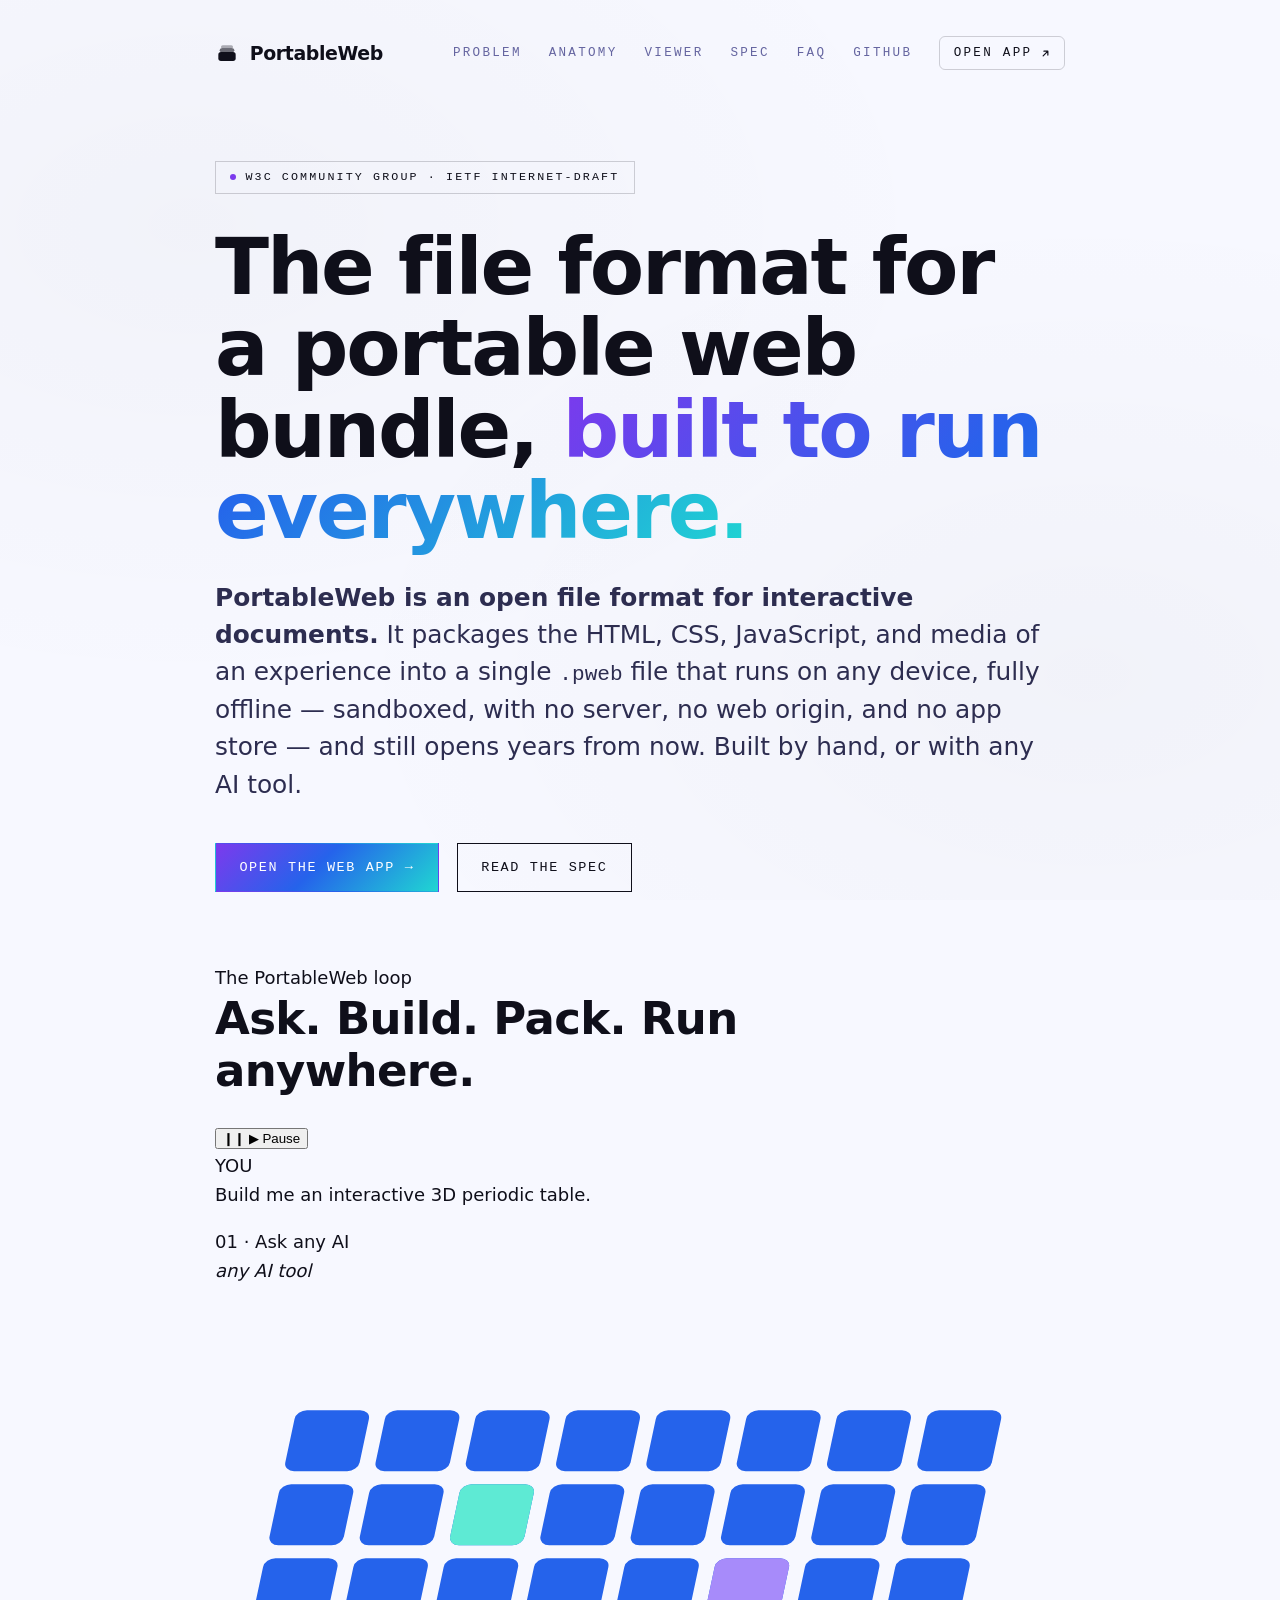
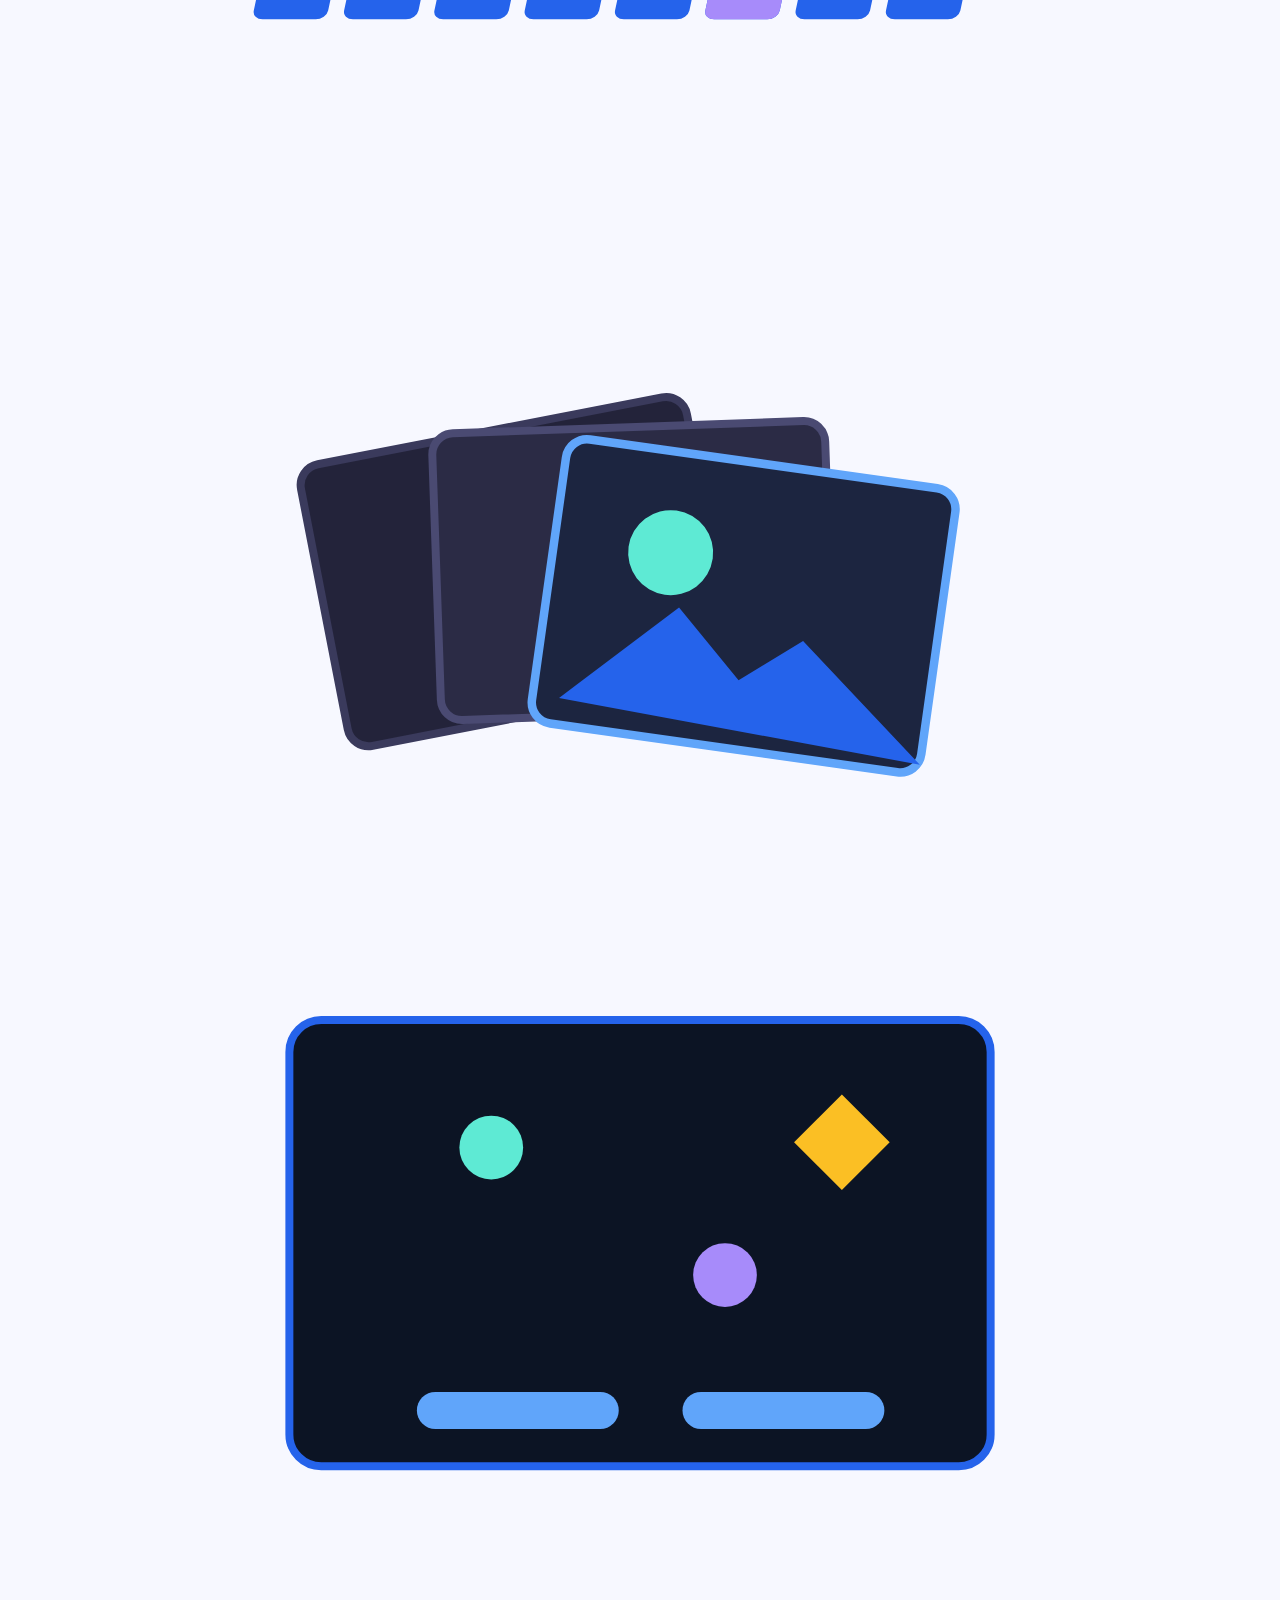
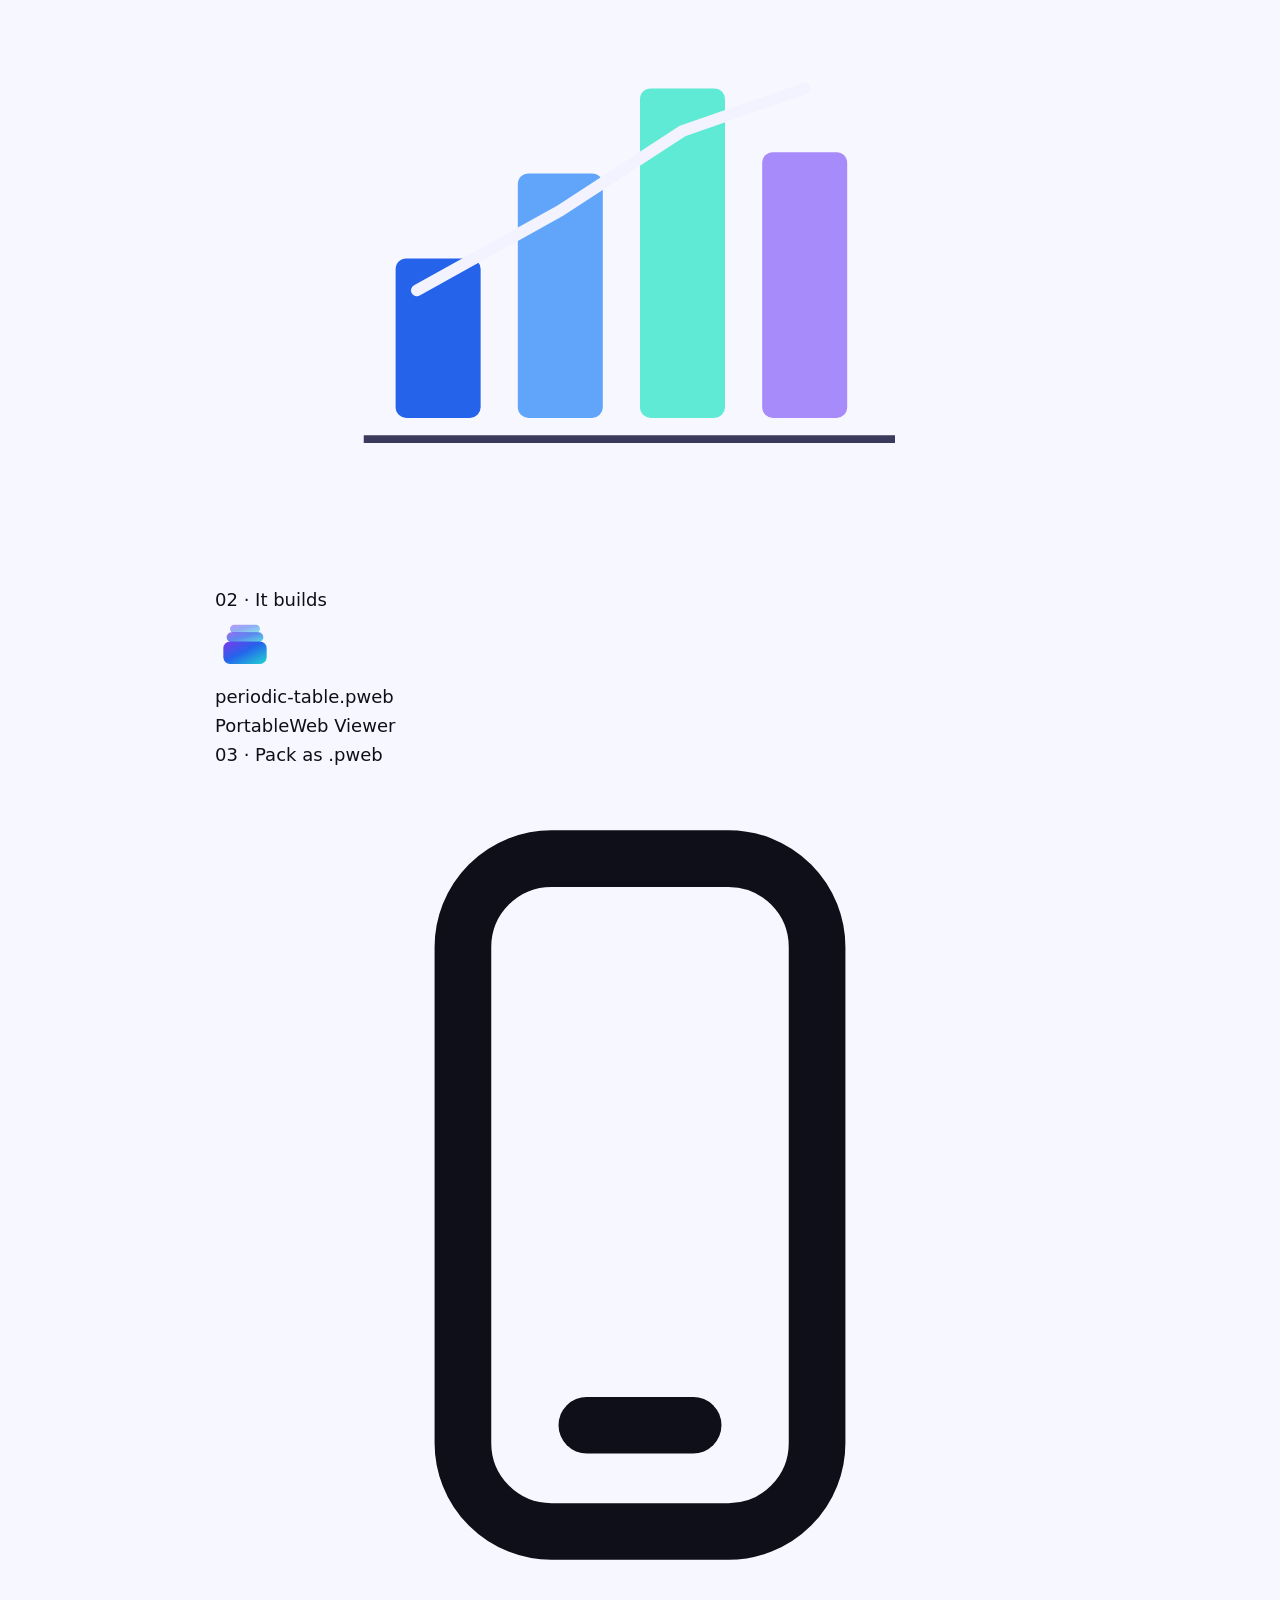
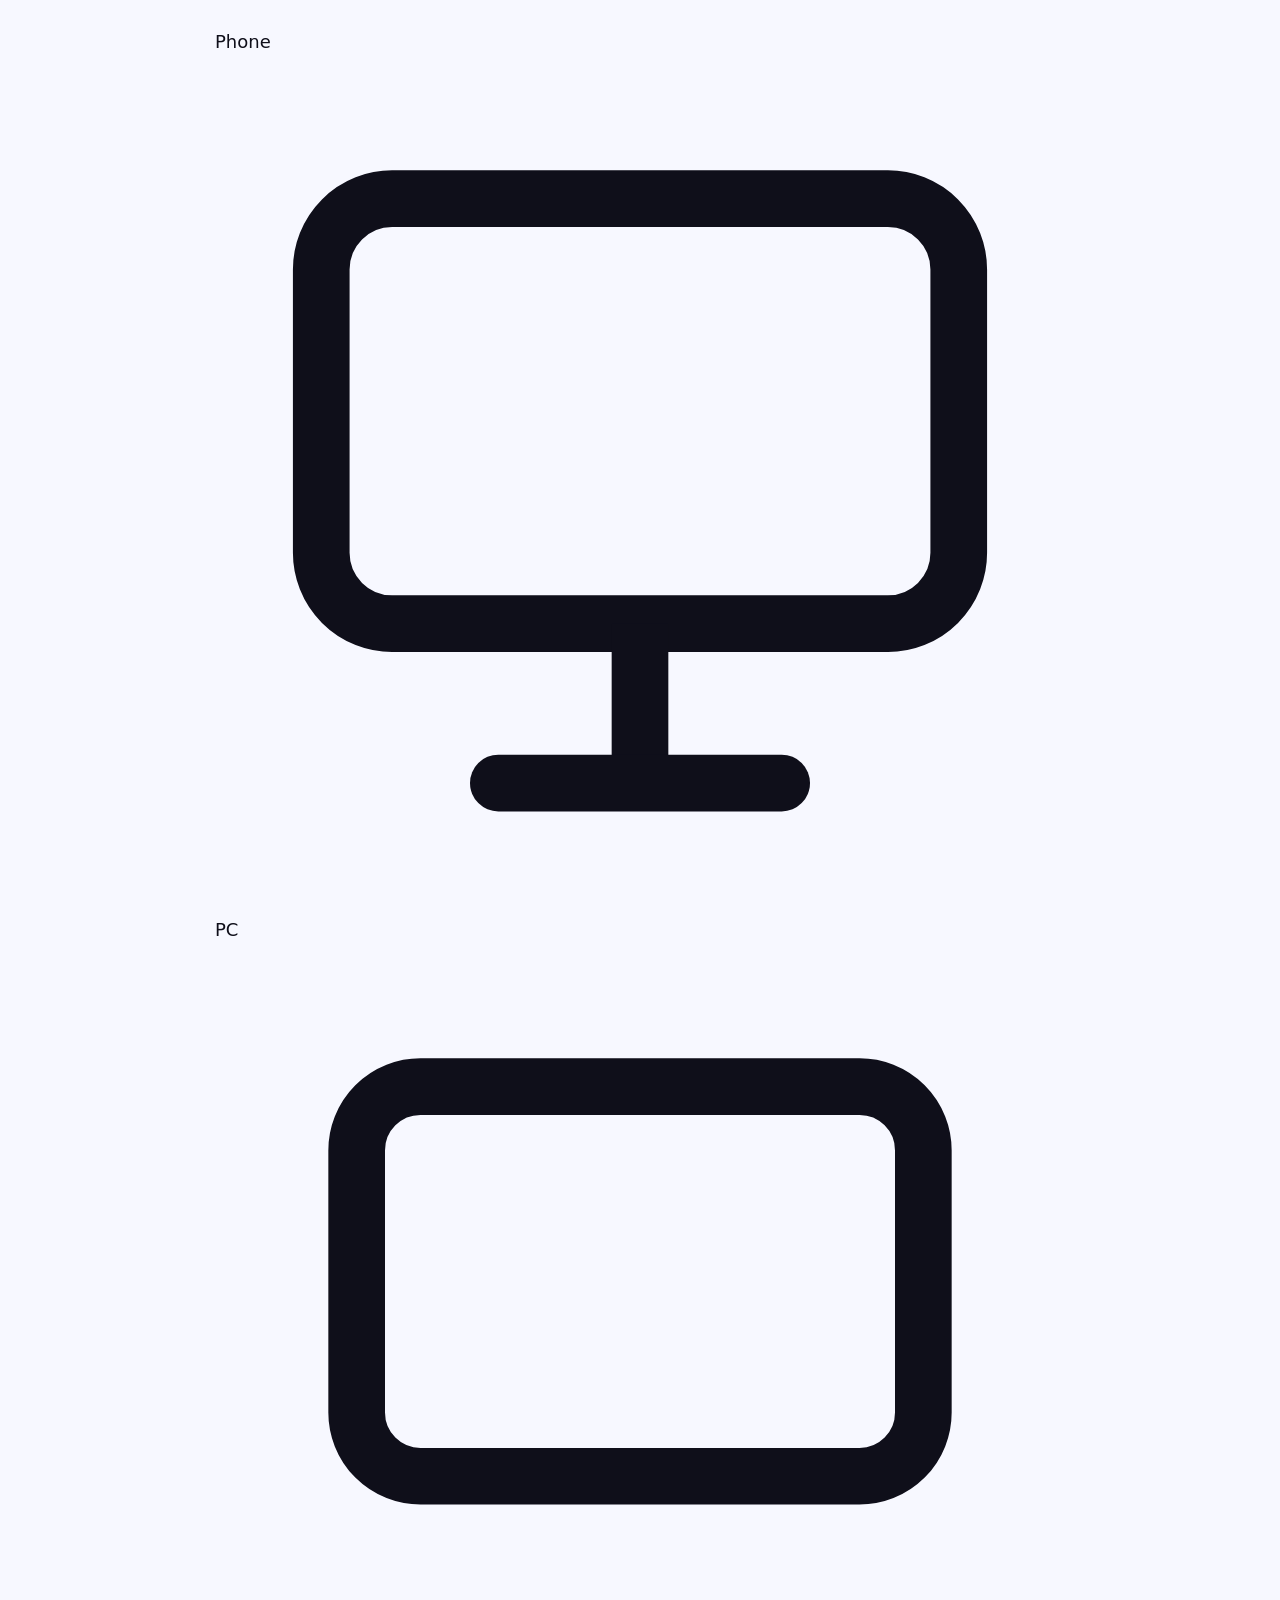
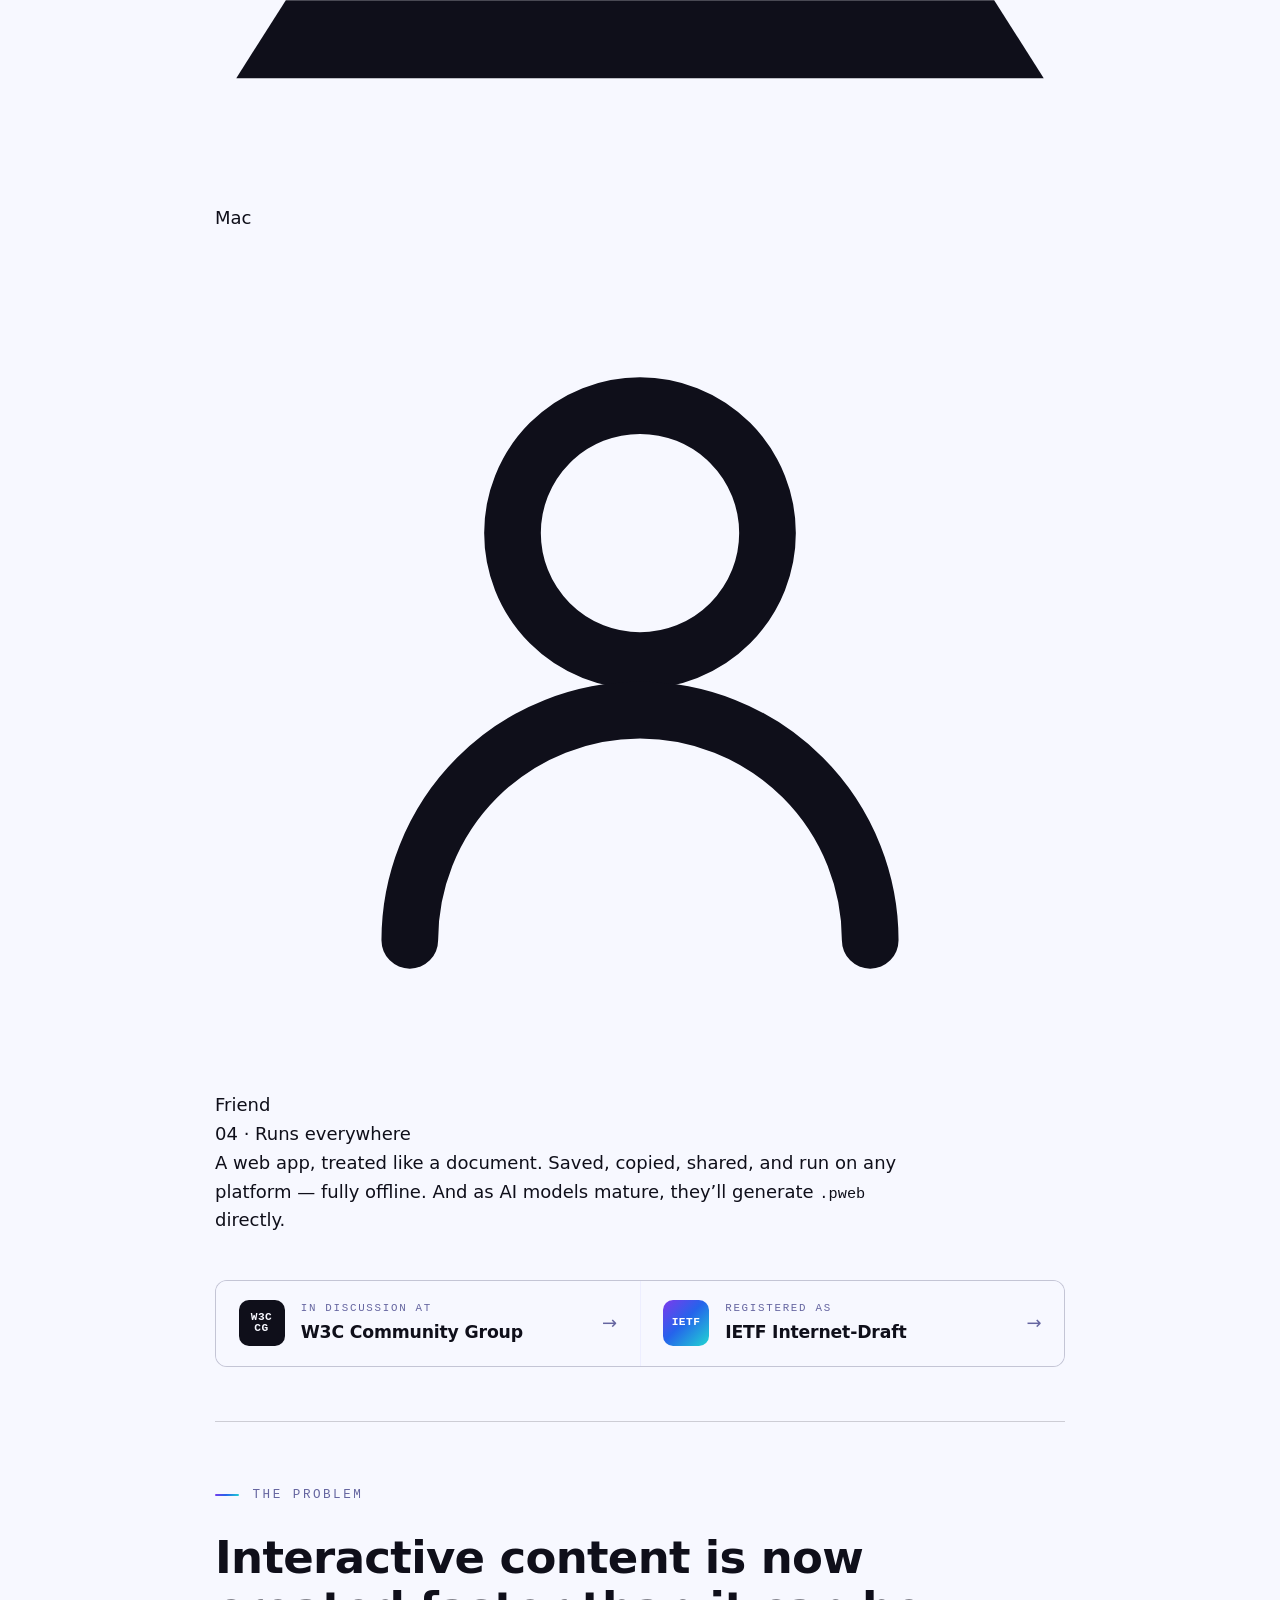
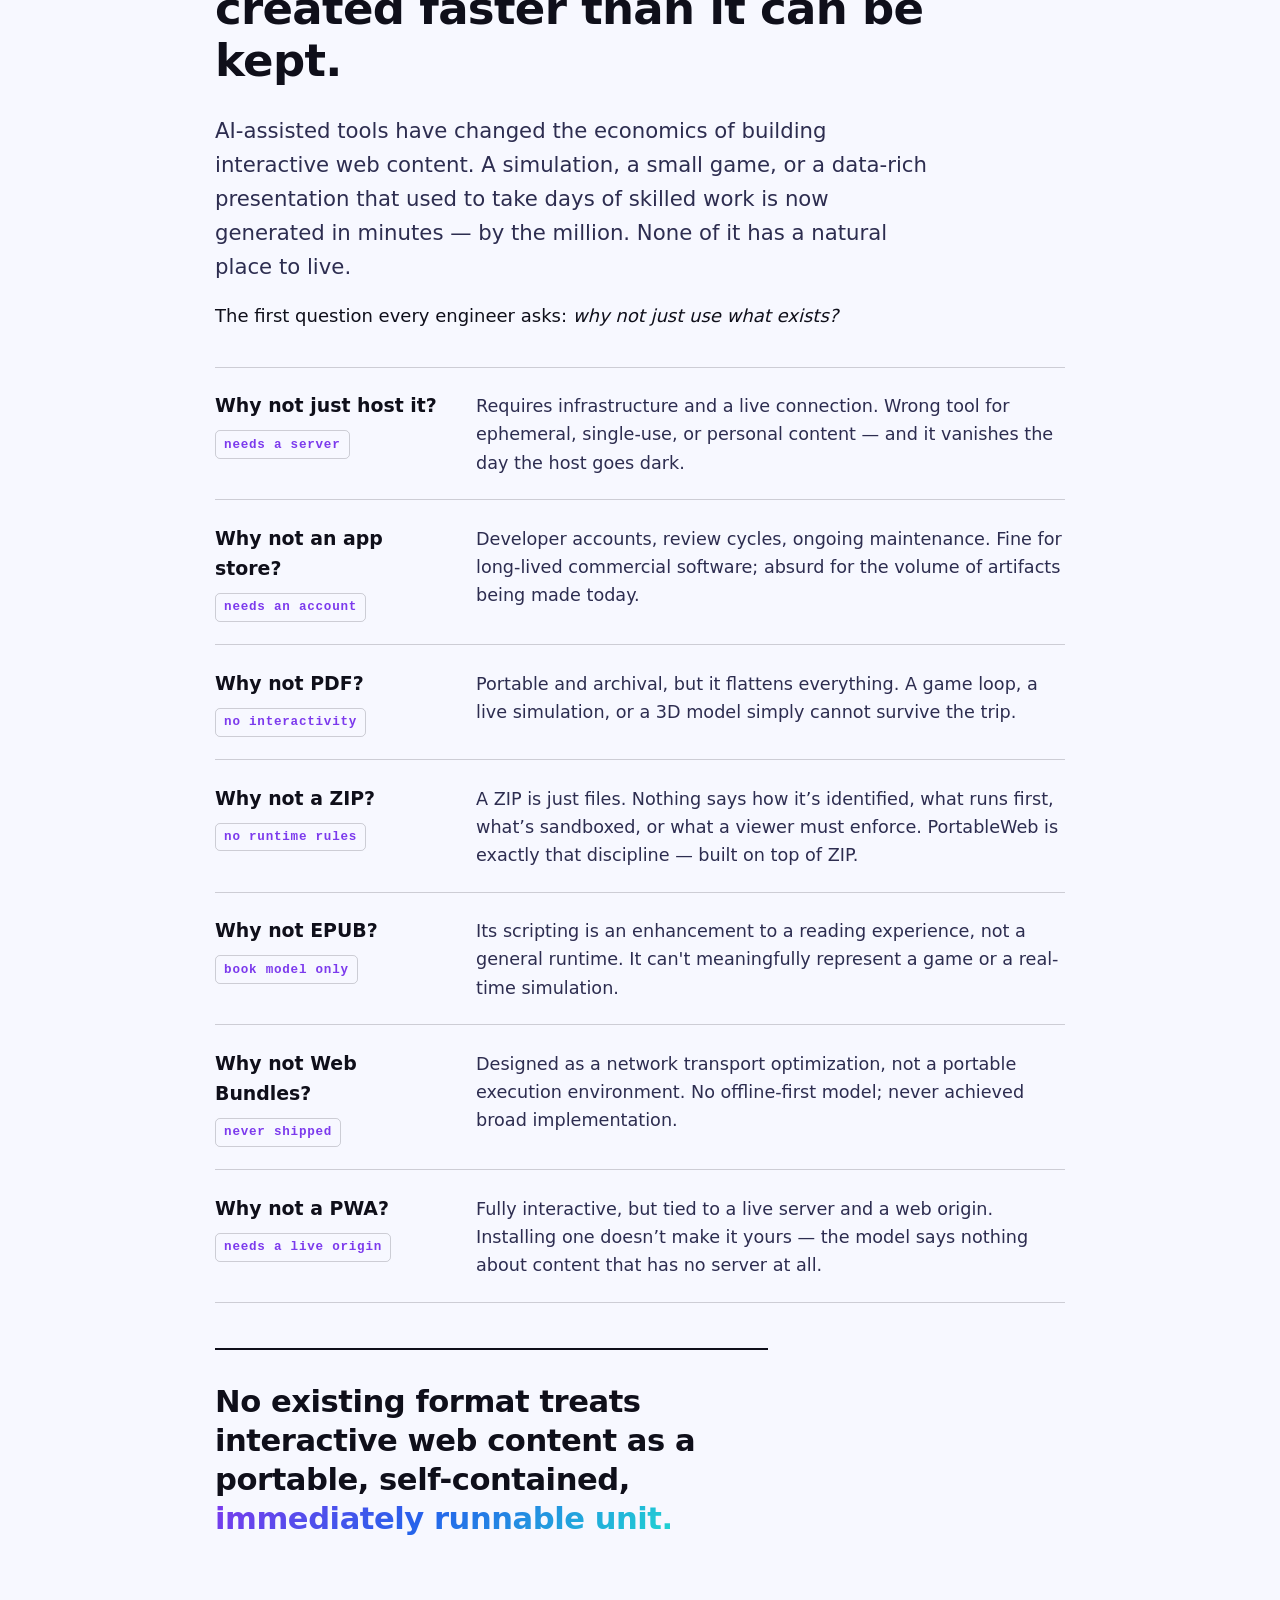
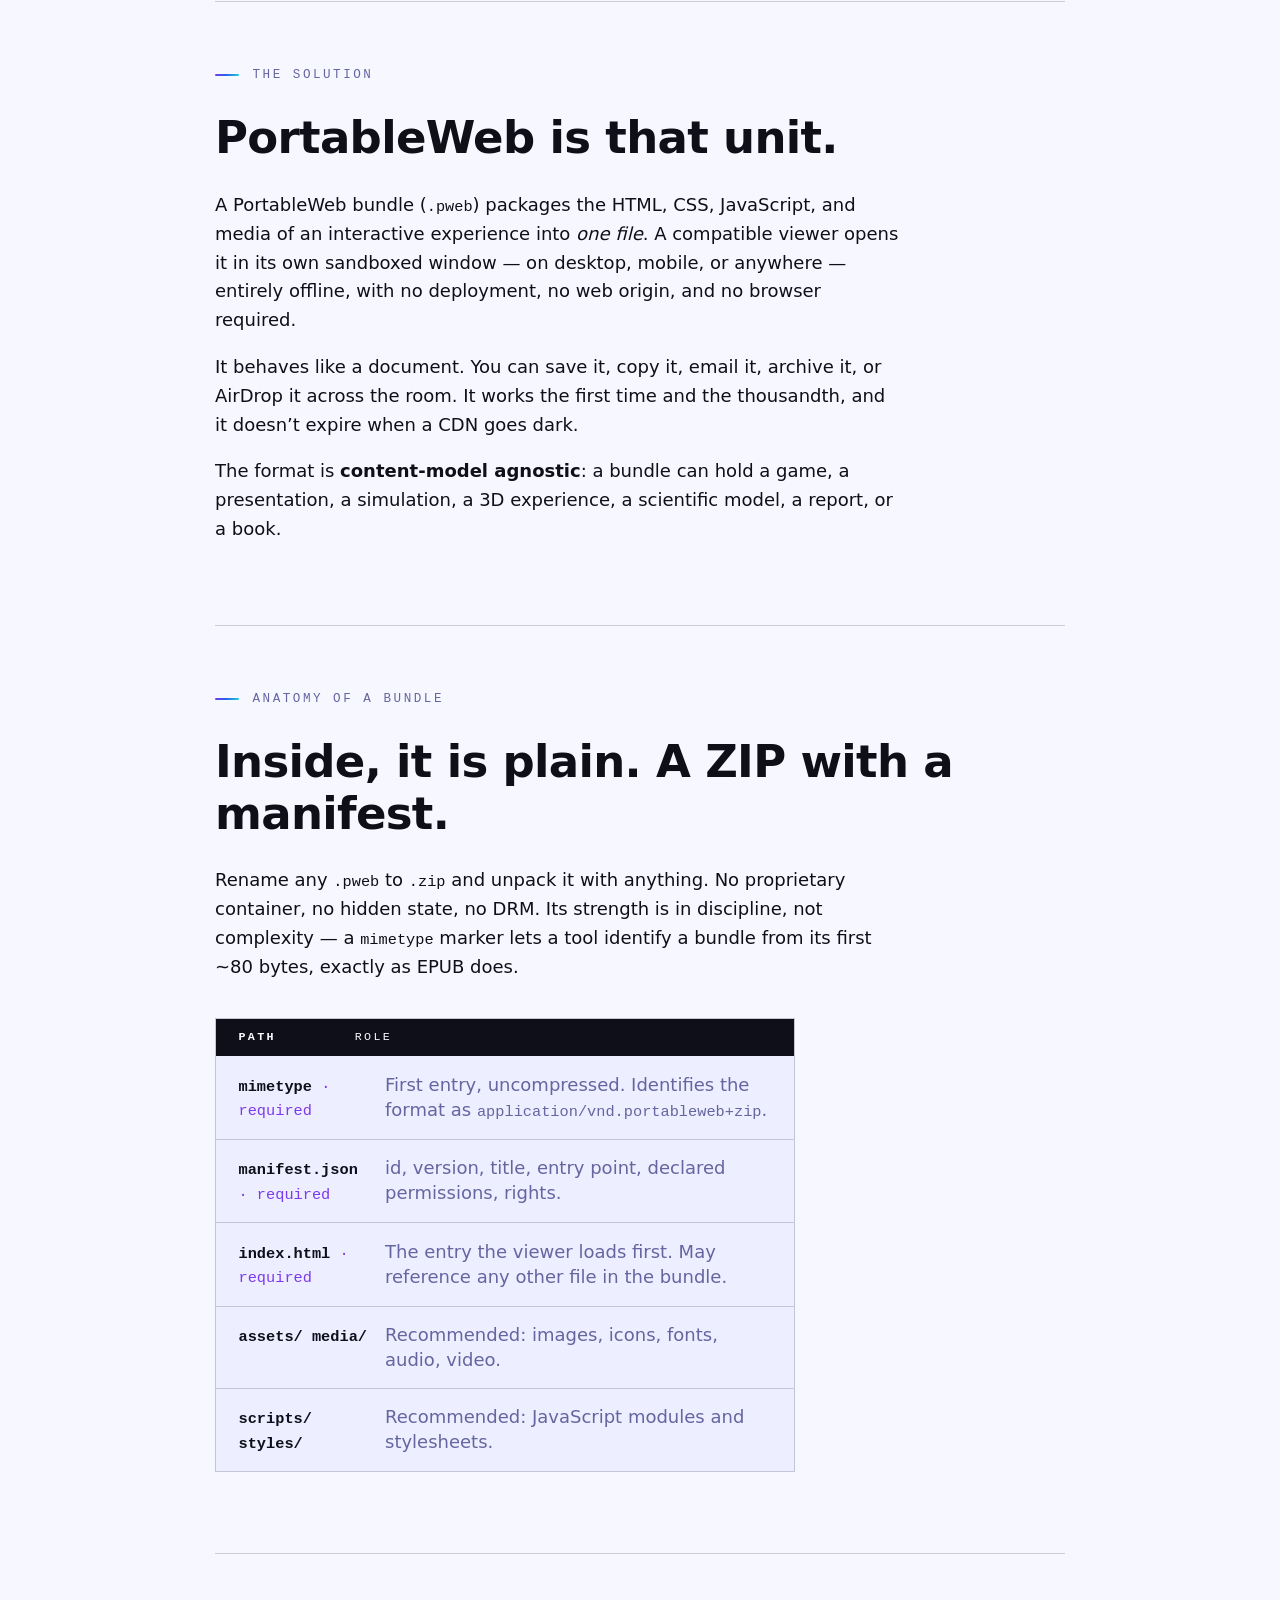
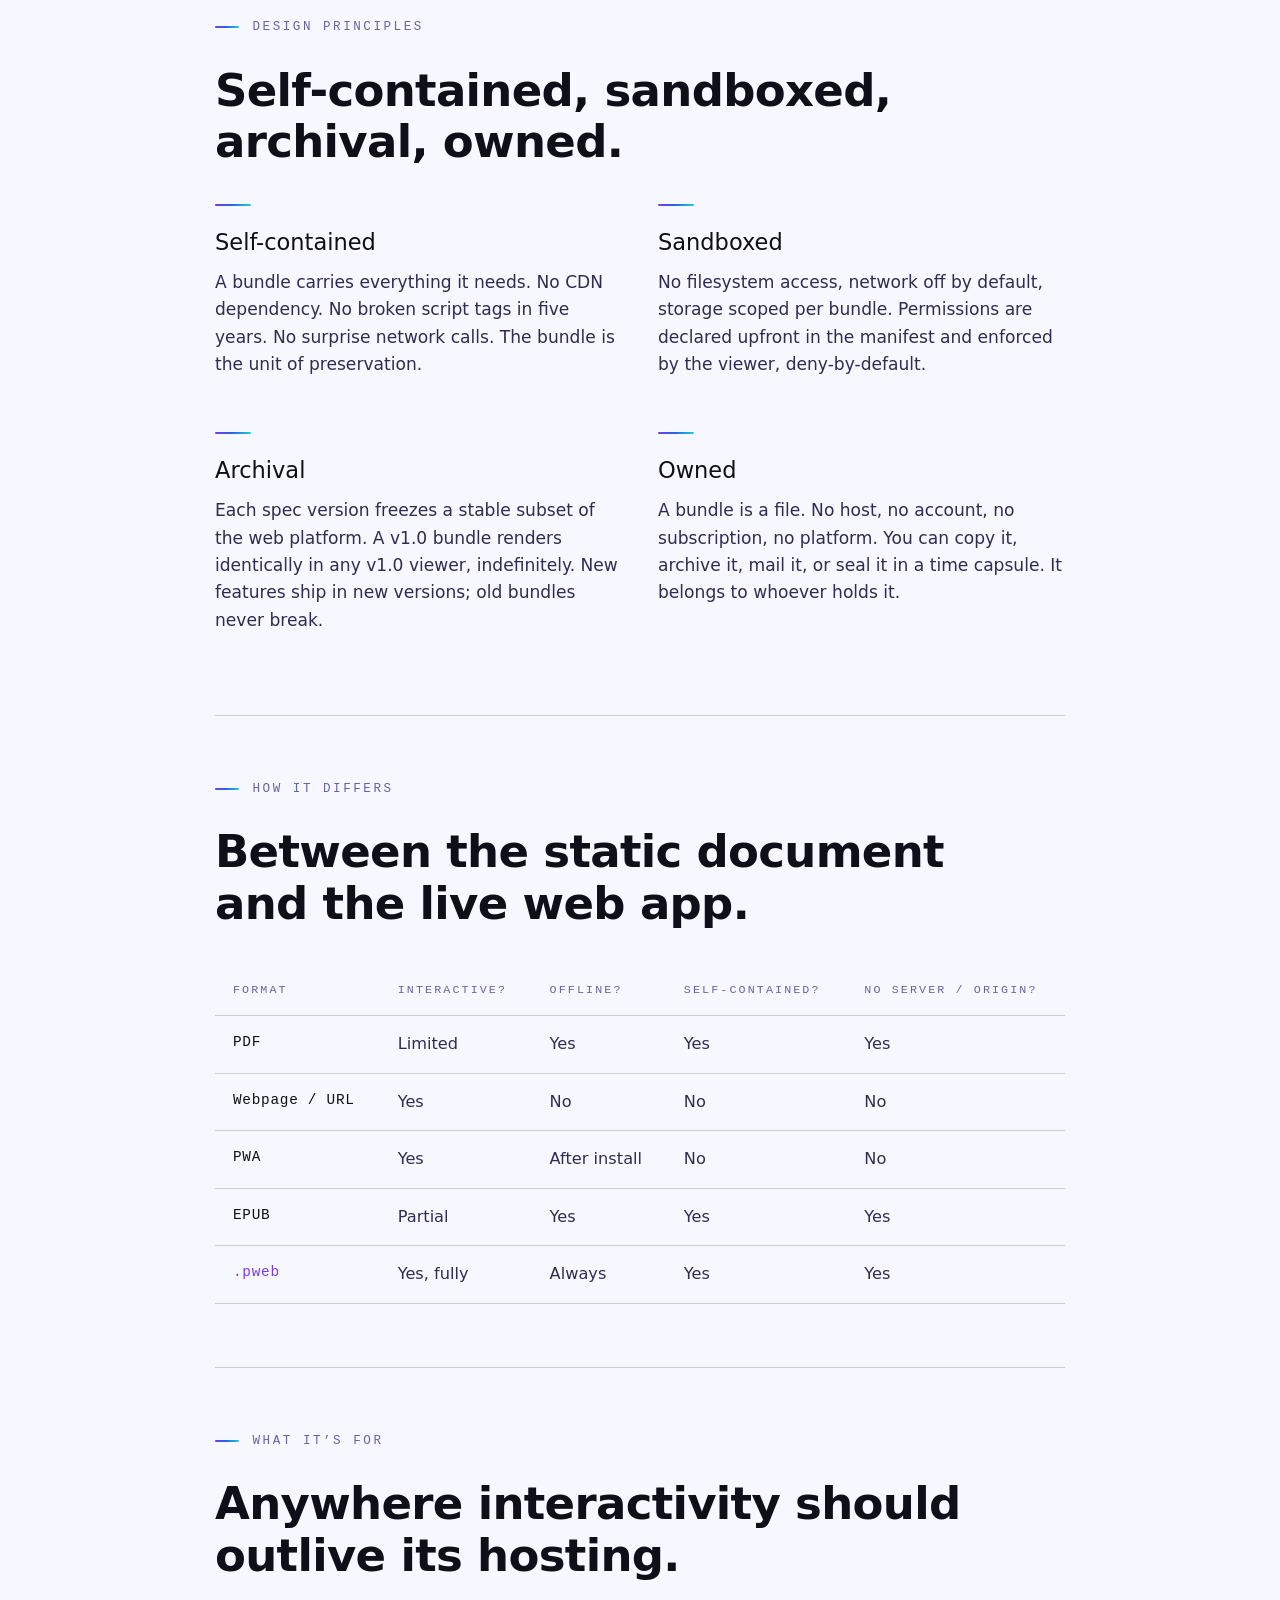
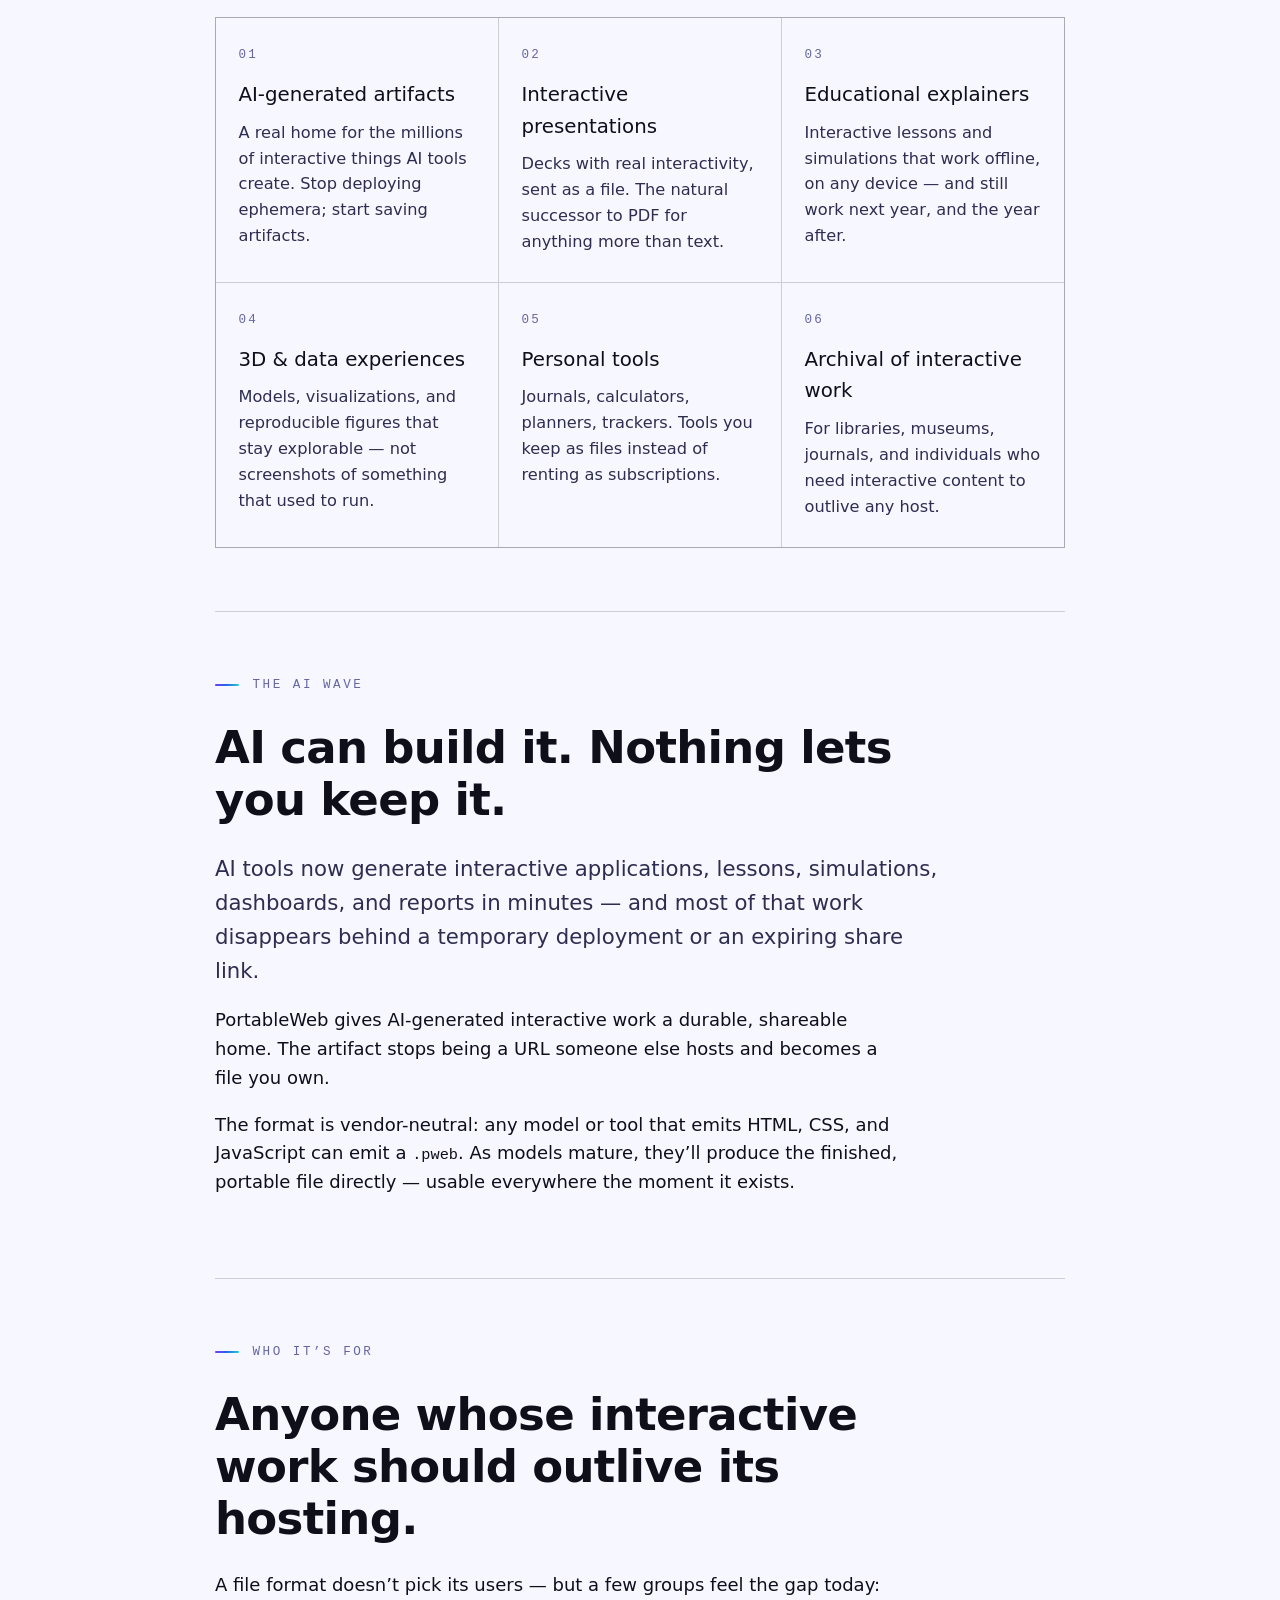
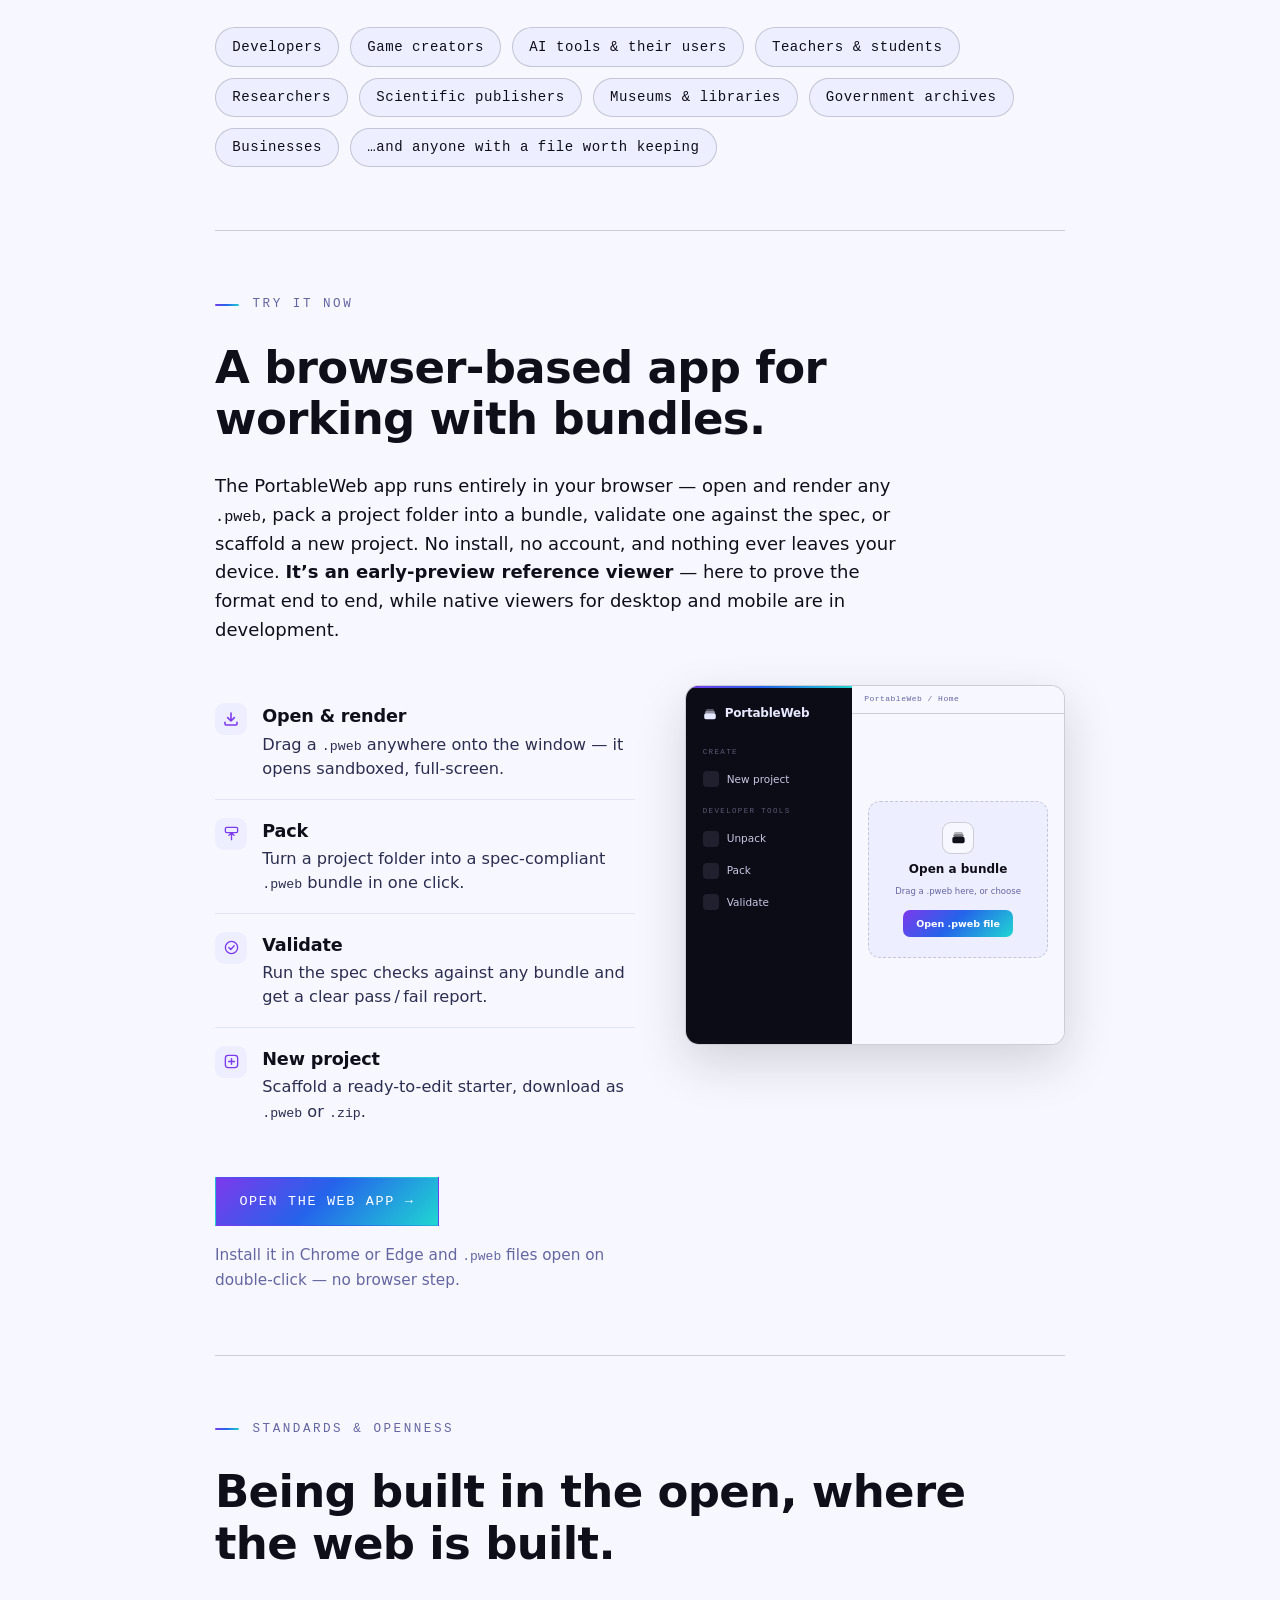
==== commit 218469a3: "Move Spec to the spec page" ====
--- a/docs/index.html
+++ b/docs/index.html
@@ -183,7 +183,7 @@
       <a href="#problem">Problem</a>
       <a href="#anatomy">Anatomy</a>
       <a href="#viewer">Viewer</a>
-      <a href="#standards">Standards</a>
+      <a href="/spec/">Spec</a>
       <a href="#faq">FAQ</a>
       <a href="https://github.com/portableweb">GitHub</a>
       <a class="nav-app" href="/app/">Open app <svg width="11" height="11" viewBox="0 0 14 14" fill="none" aria-hidden="true"><path d="M4 10l6-6M5 4h5v5" stroke="currentColor" stroke-width="1.5" stroke-linecap="round" stroke-linejoin="round"></path></svg></a>
@@ -202,7 +202,7 @@
     </p>
     <div class="cta-row">
       <a class="btn primary" href="/app/">Open the web app &rarr;</a>
-      <a class="btn" href="https://github.com/portableweb/spec">Read the spec</a>
+      <a class="btn" href="/spec/">Read the spec</a>
     </div>
 
     <!-- ============ HERO ANIMATION (centerpiece) ============ -->
@@ -658,6 +658,10 @@
         <div class="link-card-top"><span class="link-title">IETF Internet-Draft</span><span class="link-arrow" aria-hidden="true">&rarr;</span></div>
         <p class="link-desc">draft-selvaraj-portableweb-format &mdash; the container format, manifest schema, security considerations, and the <code>application/vnd.portableweb+zip</code> media type.</p>
       </a>
+      <a class="link-card" href="/spec/">
+        <div class="link-card-top"><span class="link-title">Read the spec on this site</span><span class="link-arrow" aria-hidden="true">&rarr;</span></div>
+        <p class="link-desc">A readable companion page to the Internet-Draft &mdash; container format, manifest schema, and security considerations.</p>
+      </a>
     </div>
   </section>
 
@@ -798,6 +802,7 @@
       <div class="footer-meta">
         <span>PortableWeb &middot; v0.1 Draft &middot; 2026</span>
         <span>
+          <a href="/spec/">Spec</a> &middot;
           <a href="/contributions/">Contributions</a> &middot;
           <a href="https://www.w3.org/community/portableweb/">W3C CG</a> &middot;
           <a href="https://datatracker.ietf.org/doc/draft-selvaraj-portableweb-format/">IETF Draft</a> &middot;
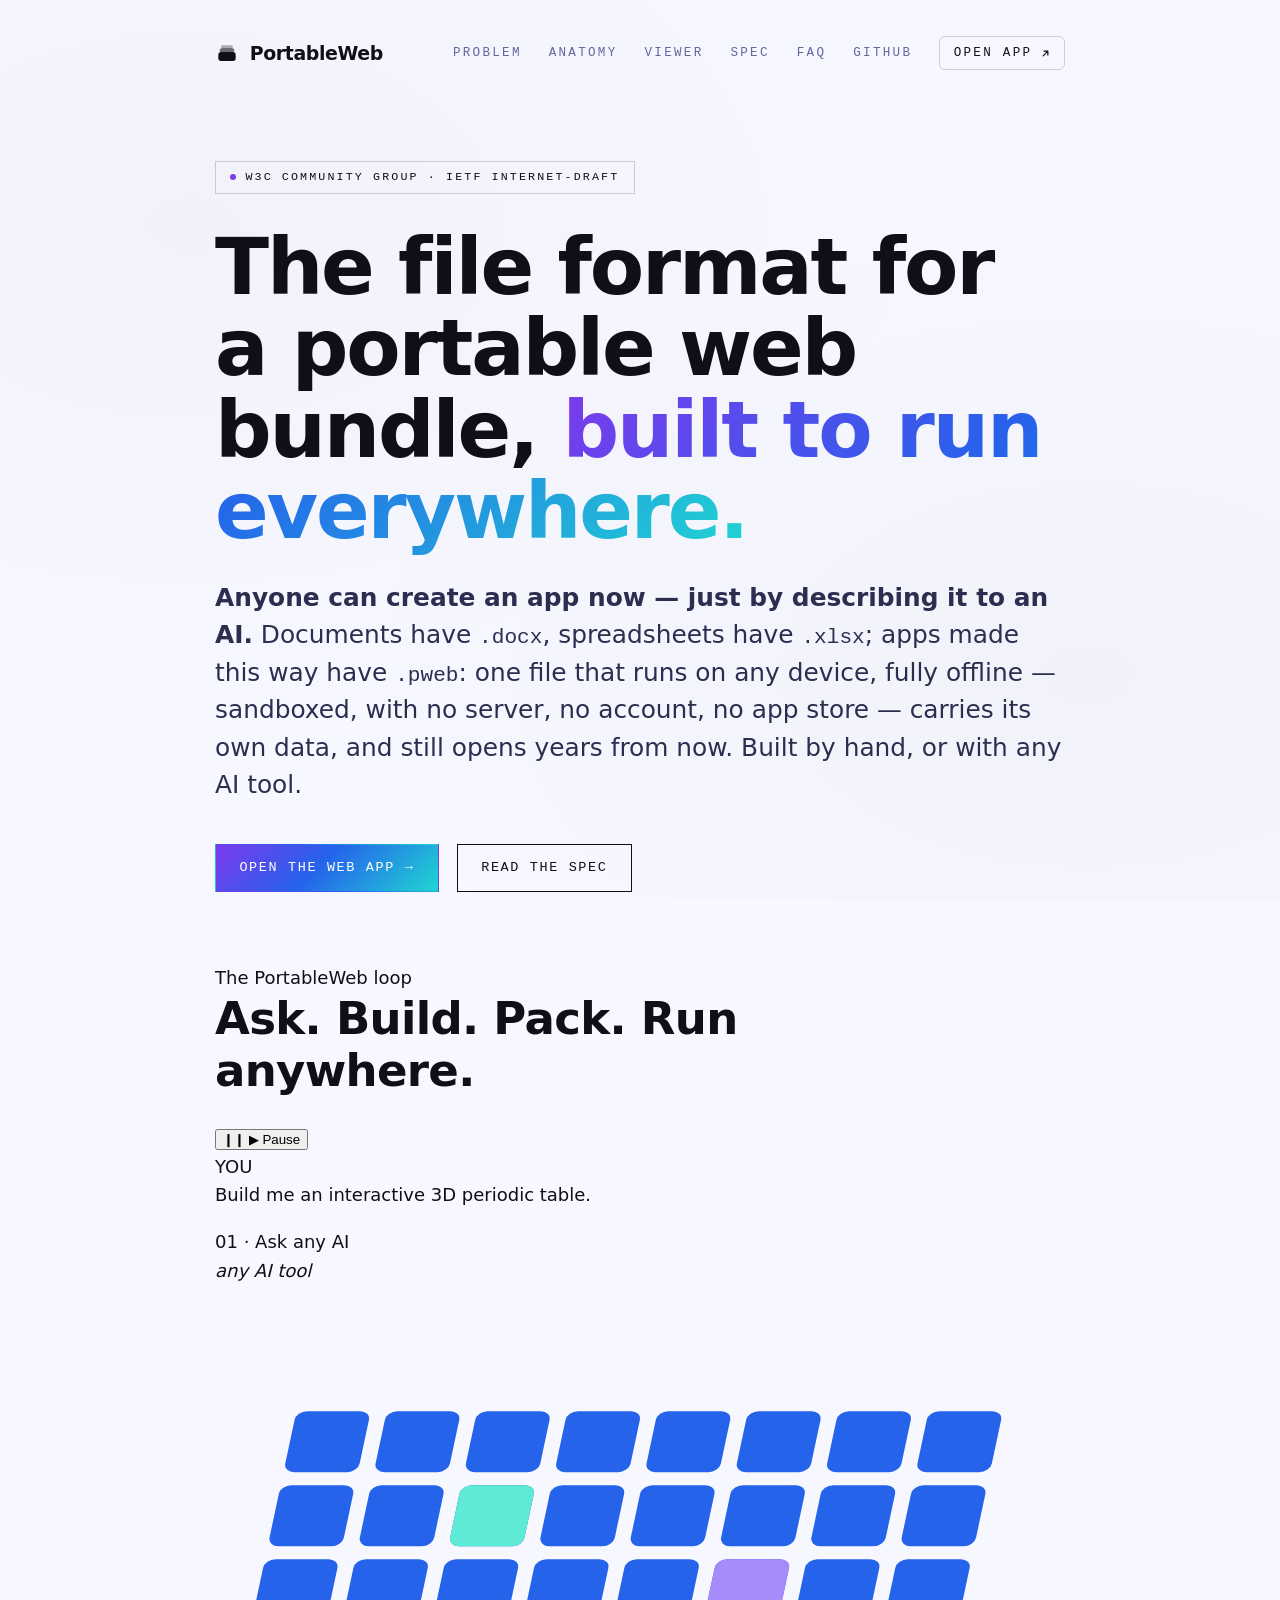
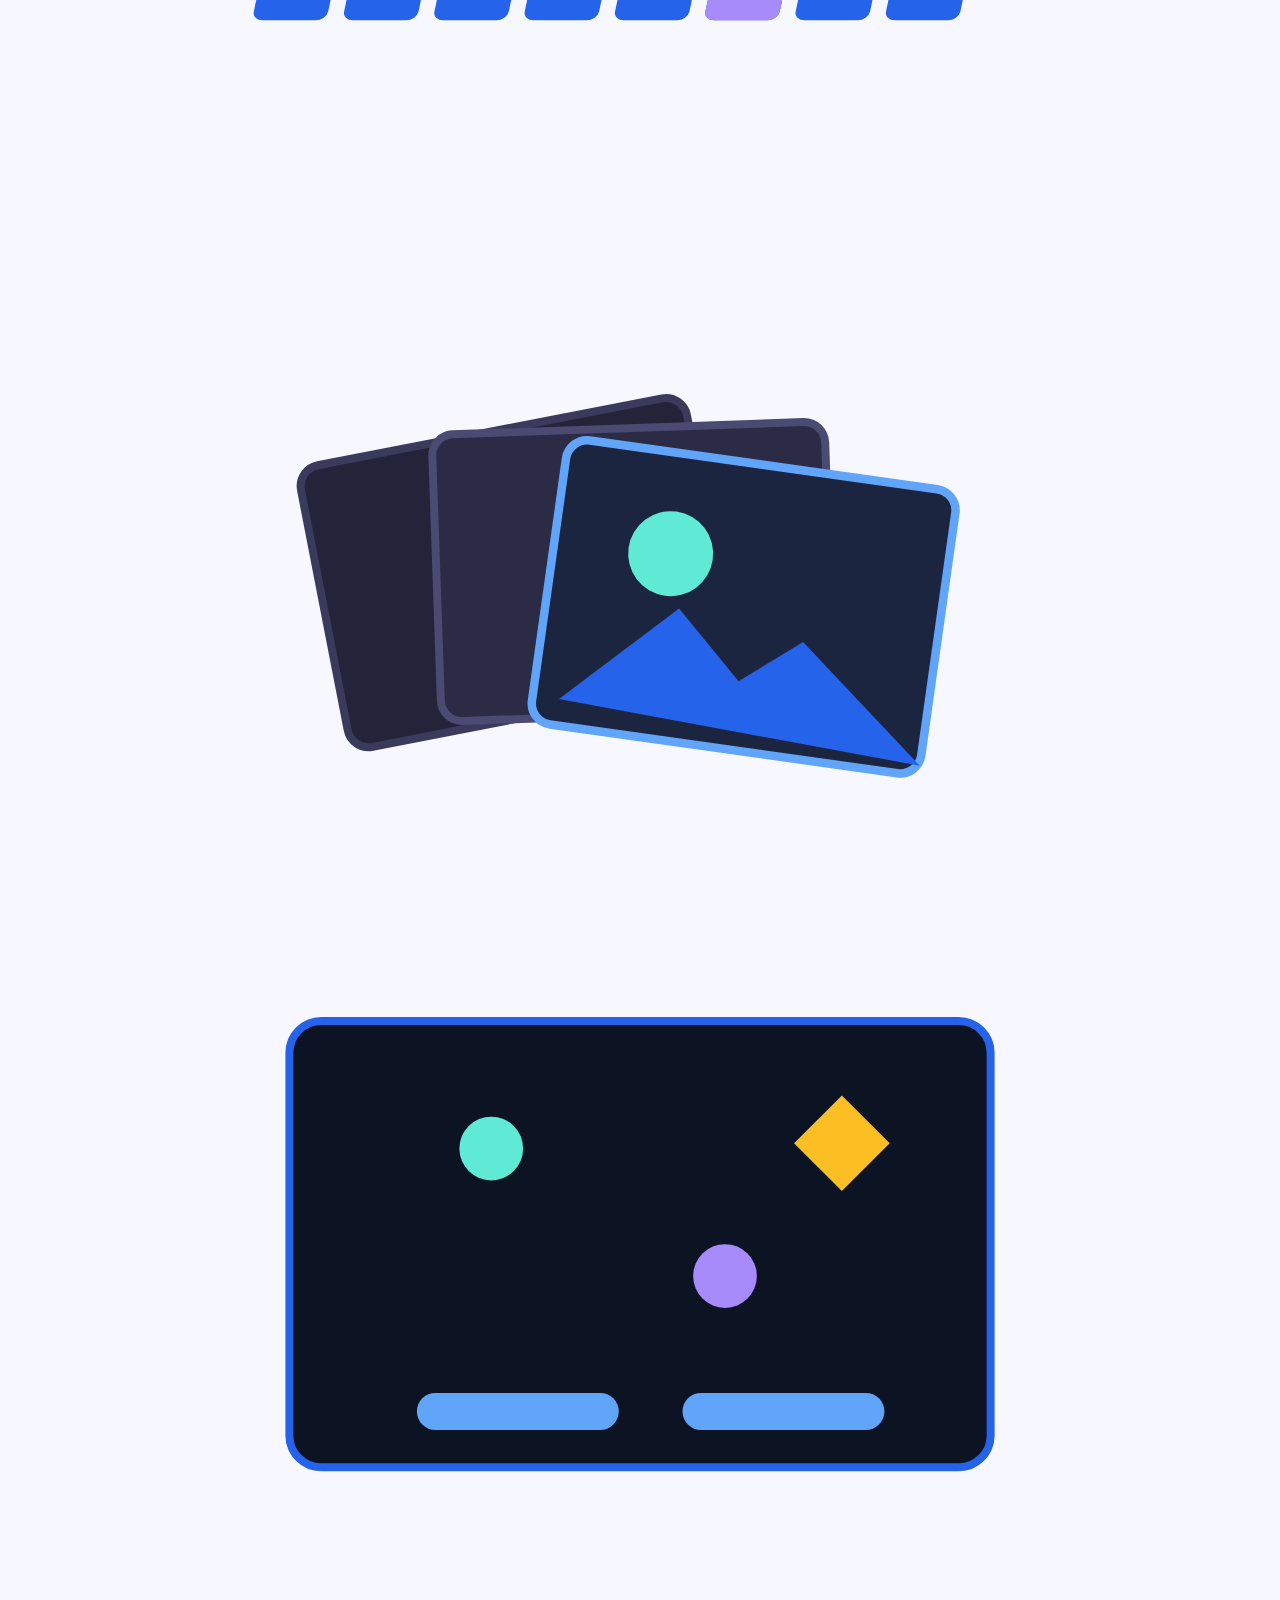
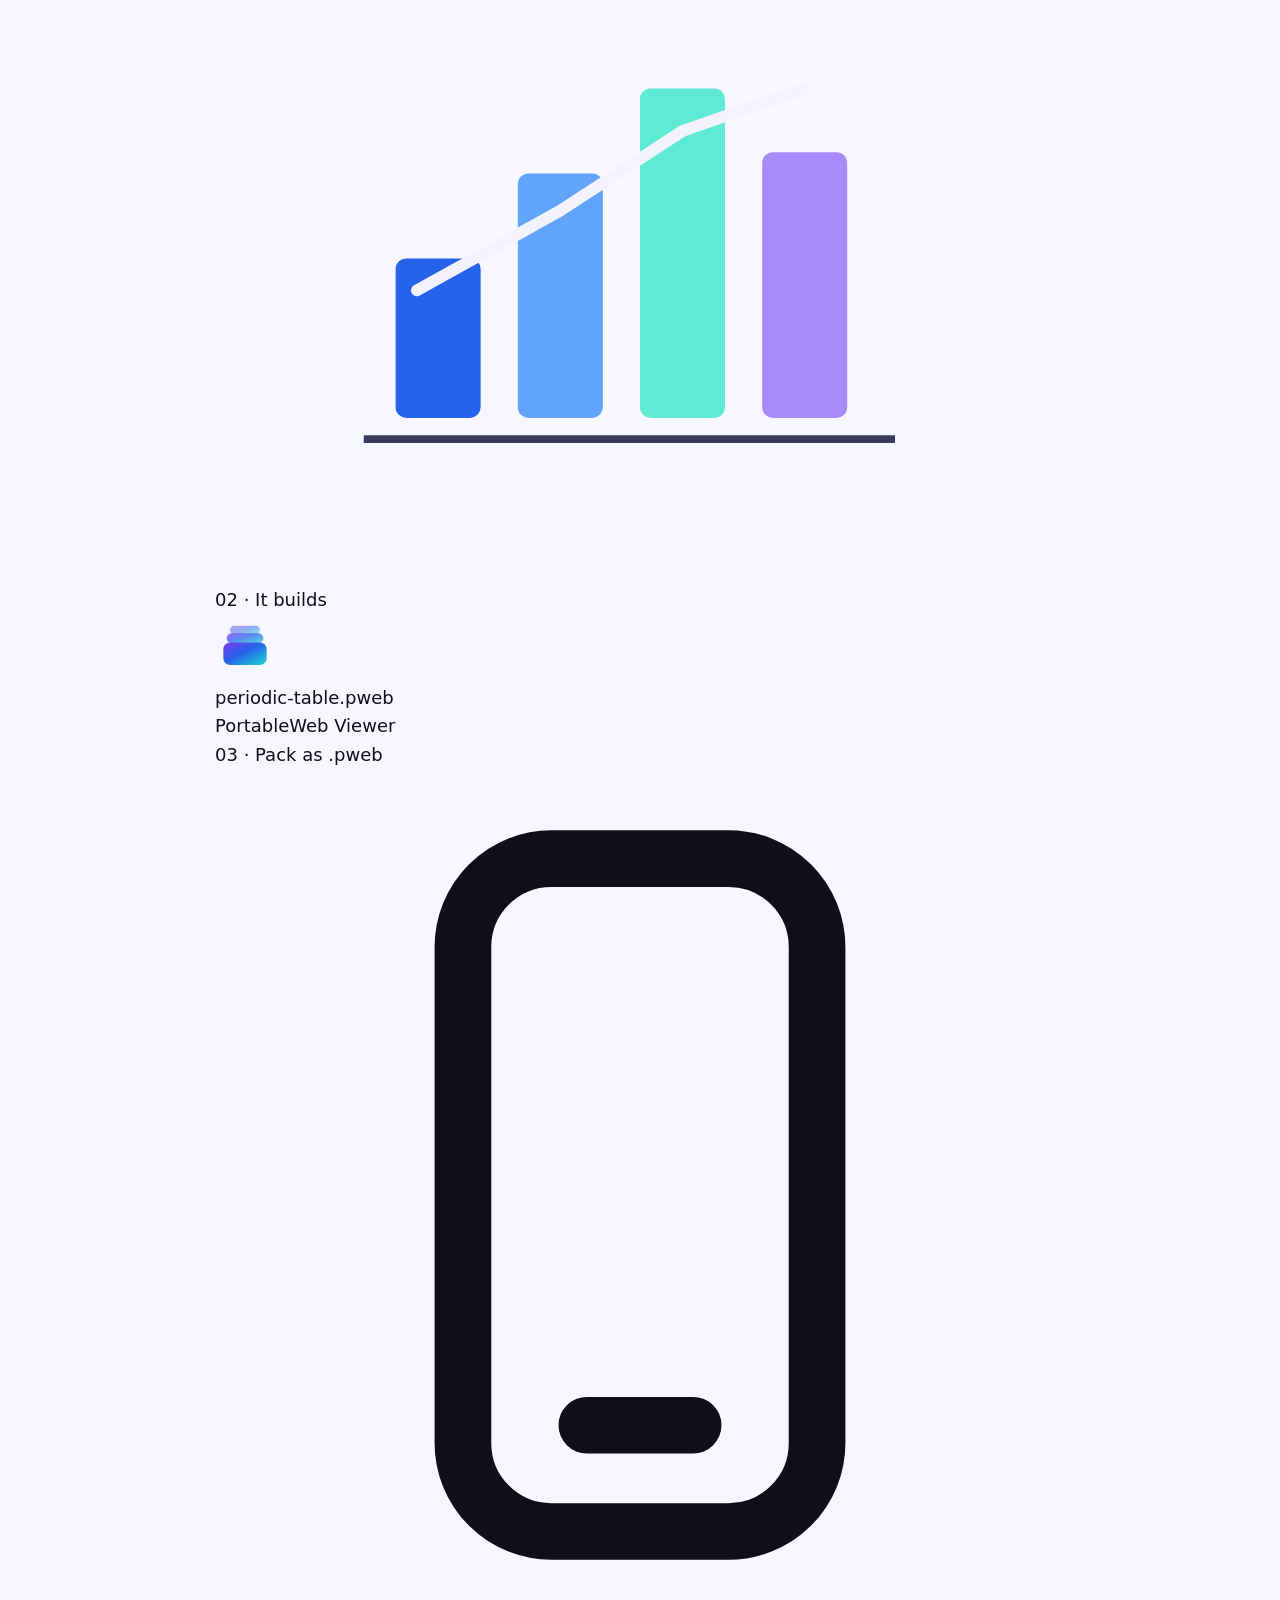
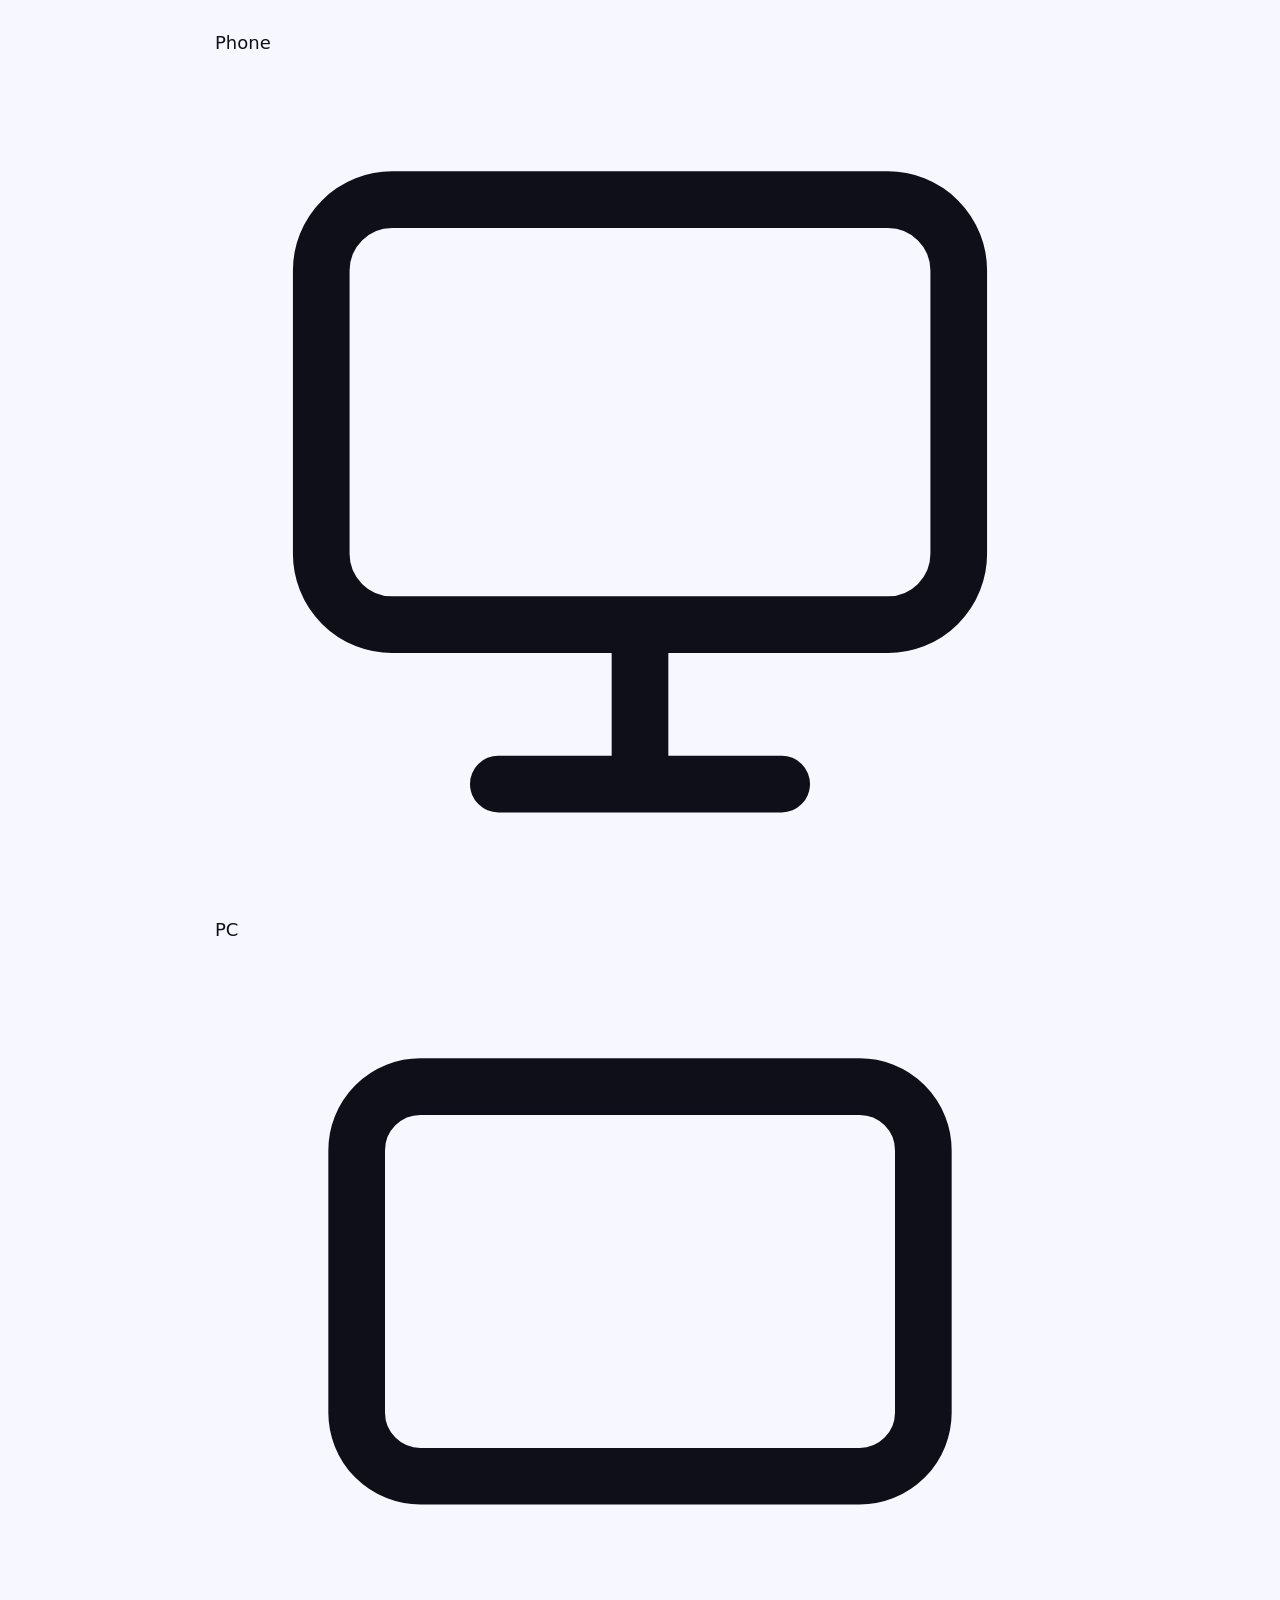
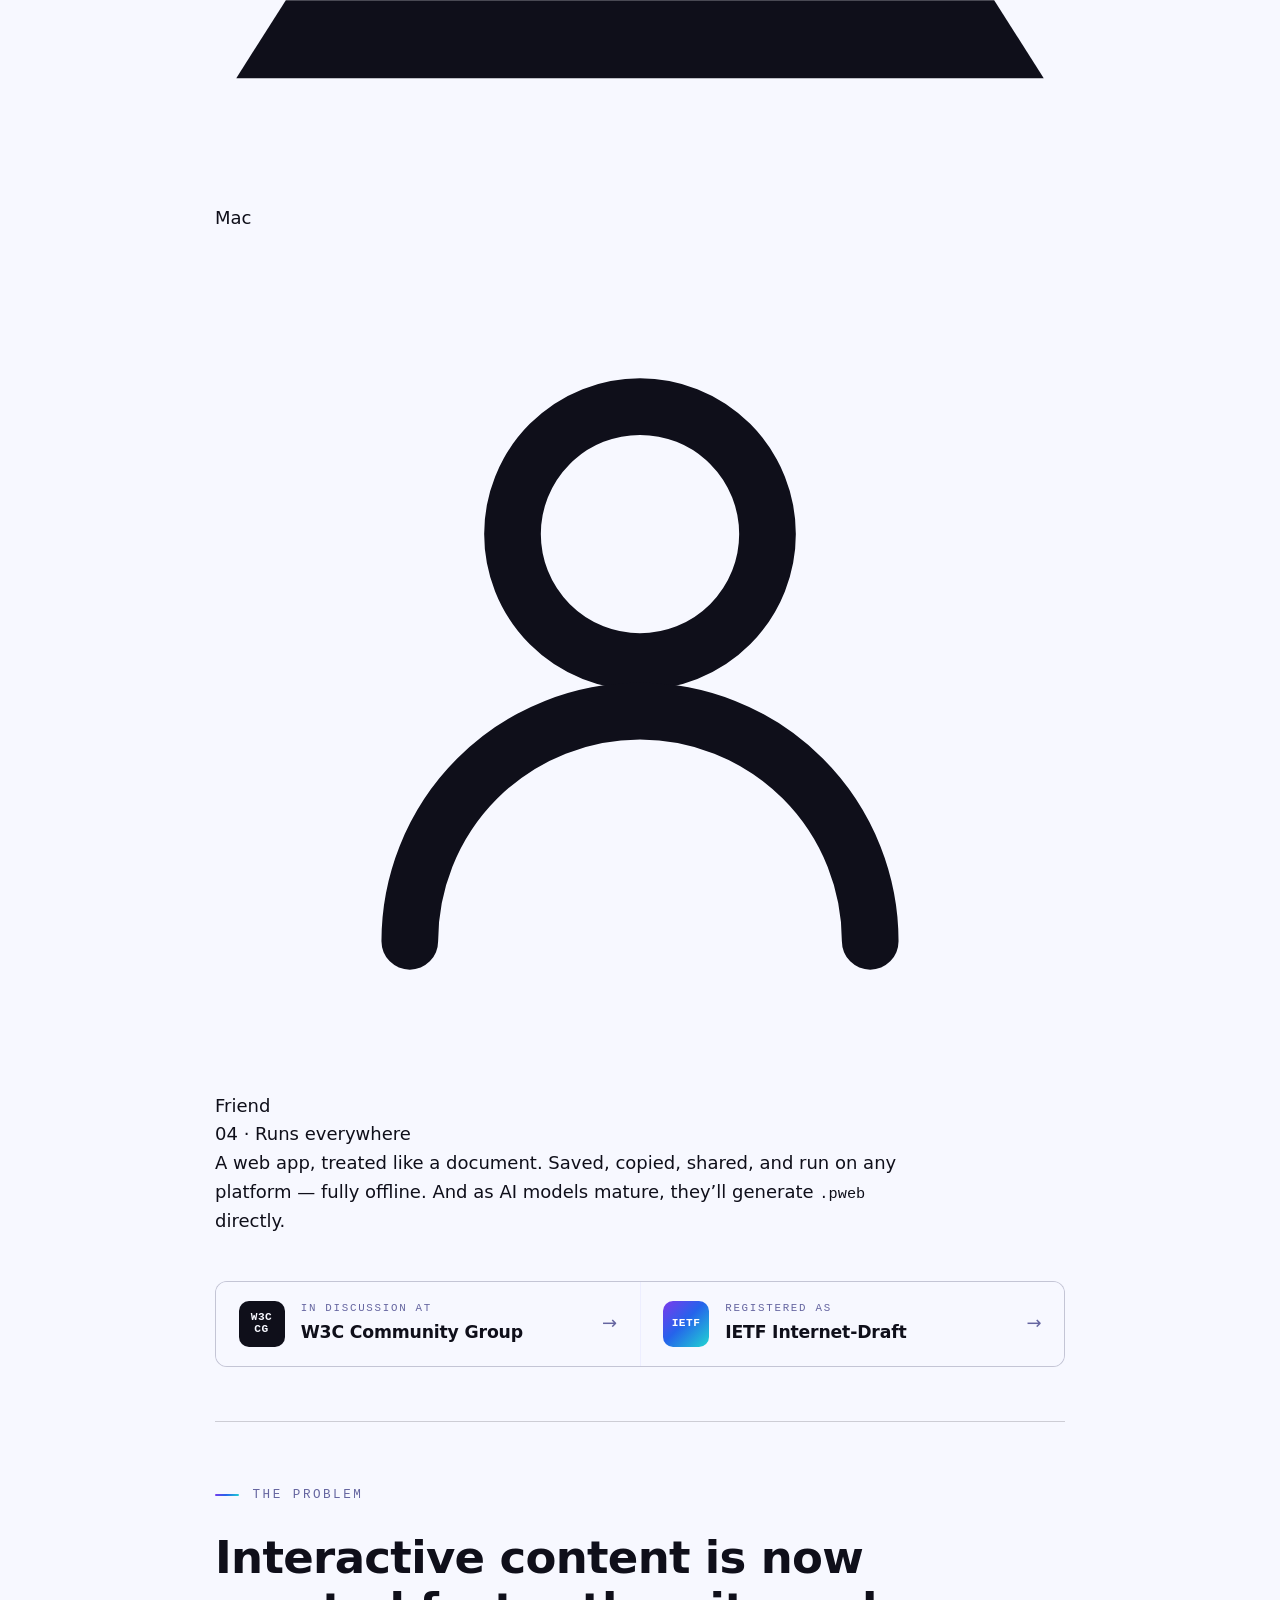
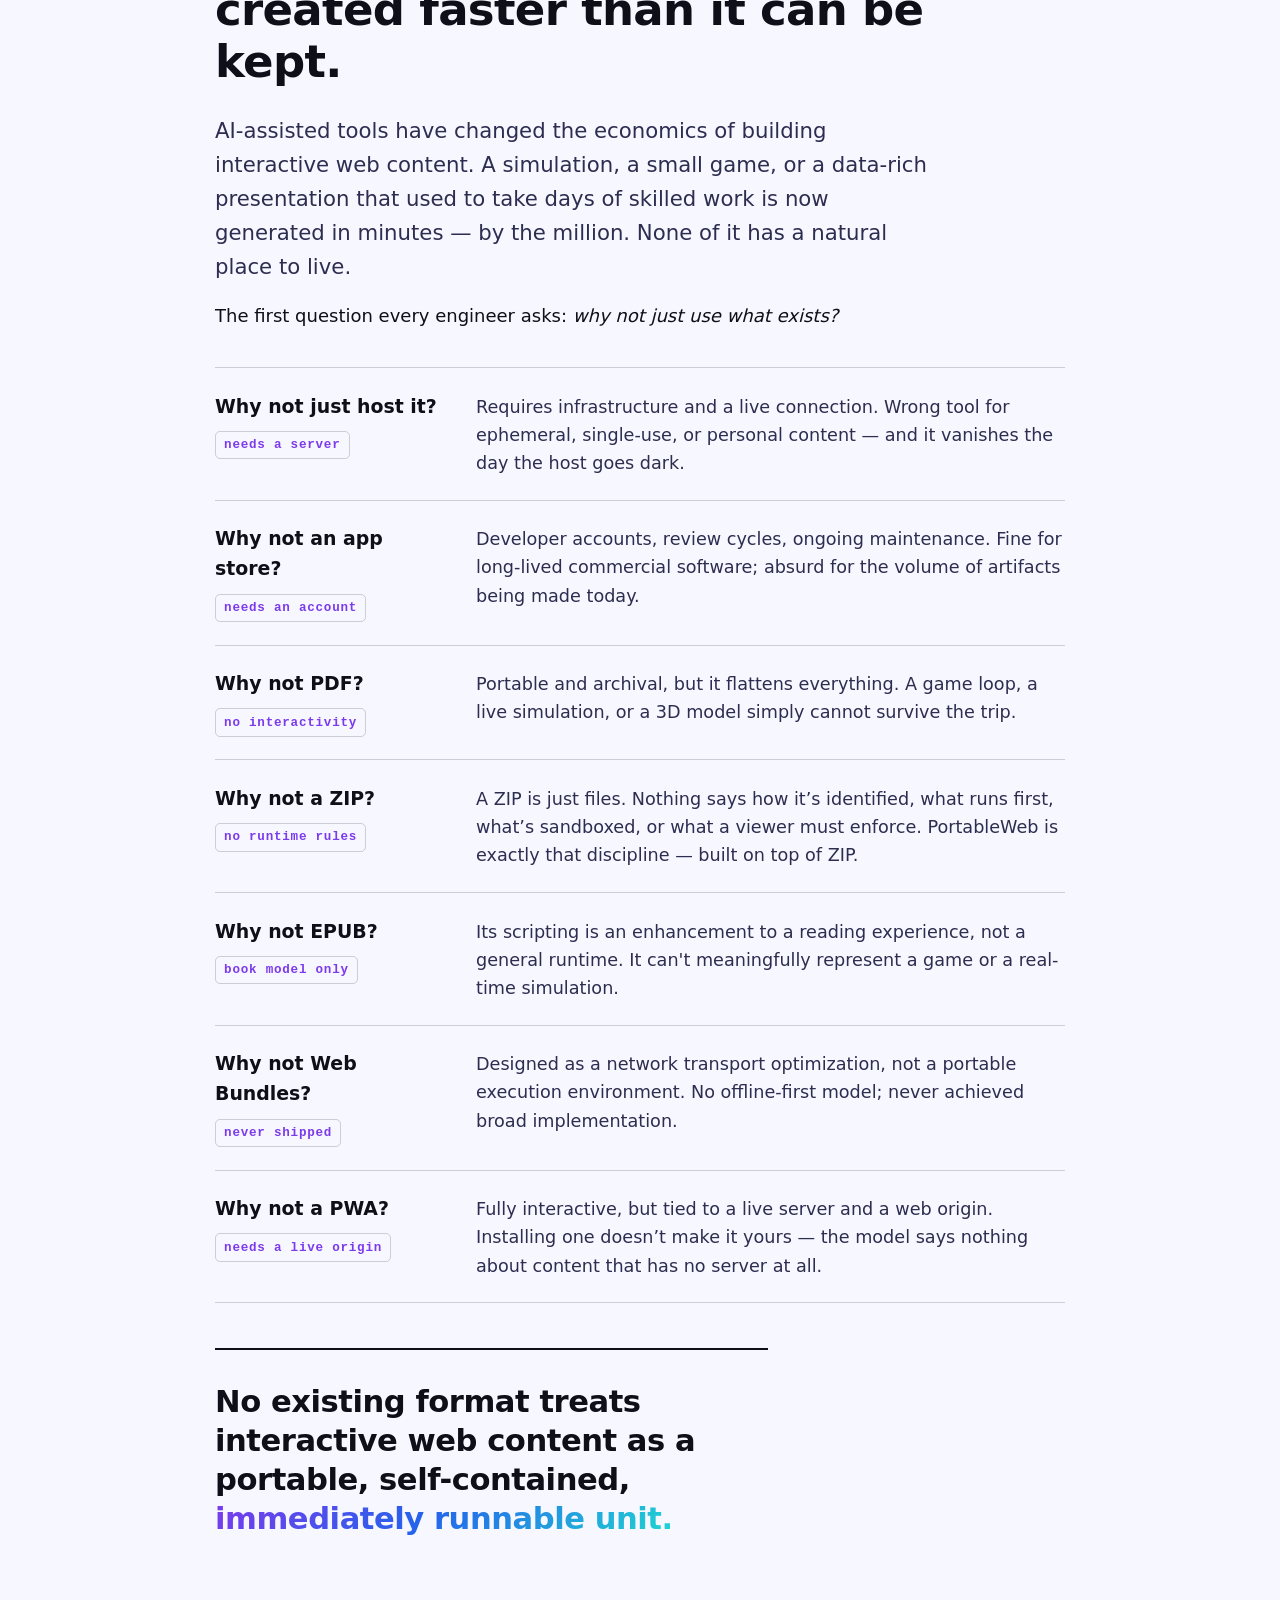
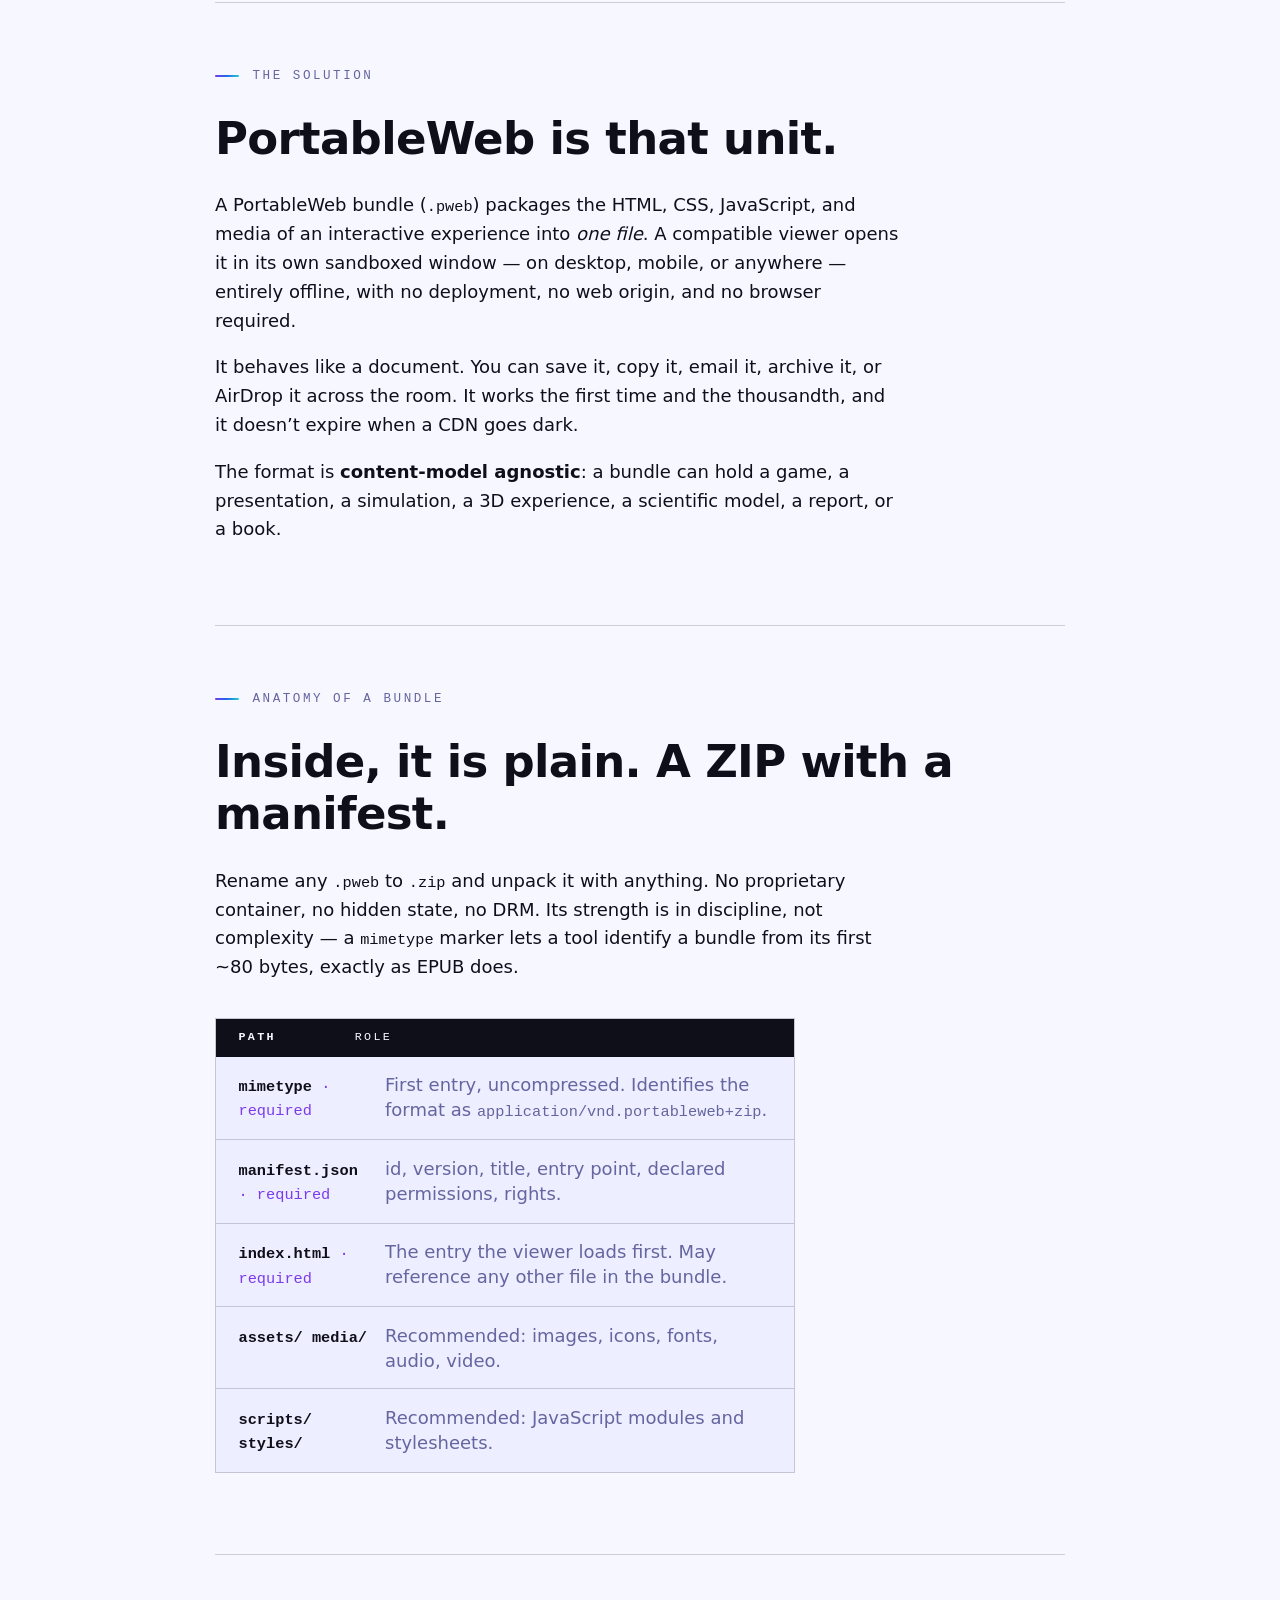
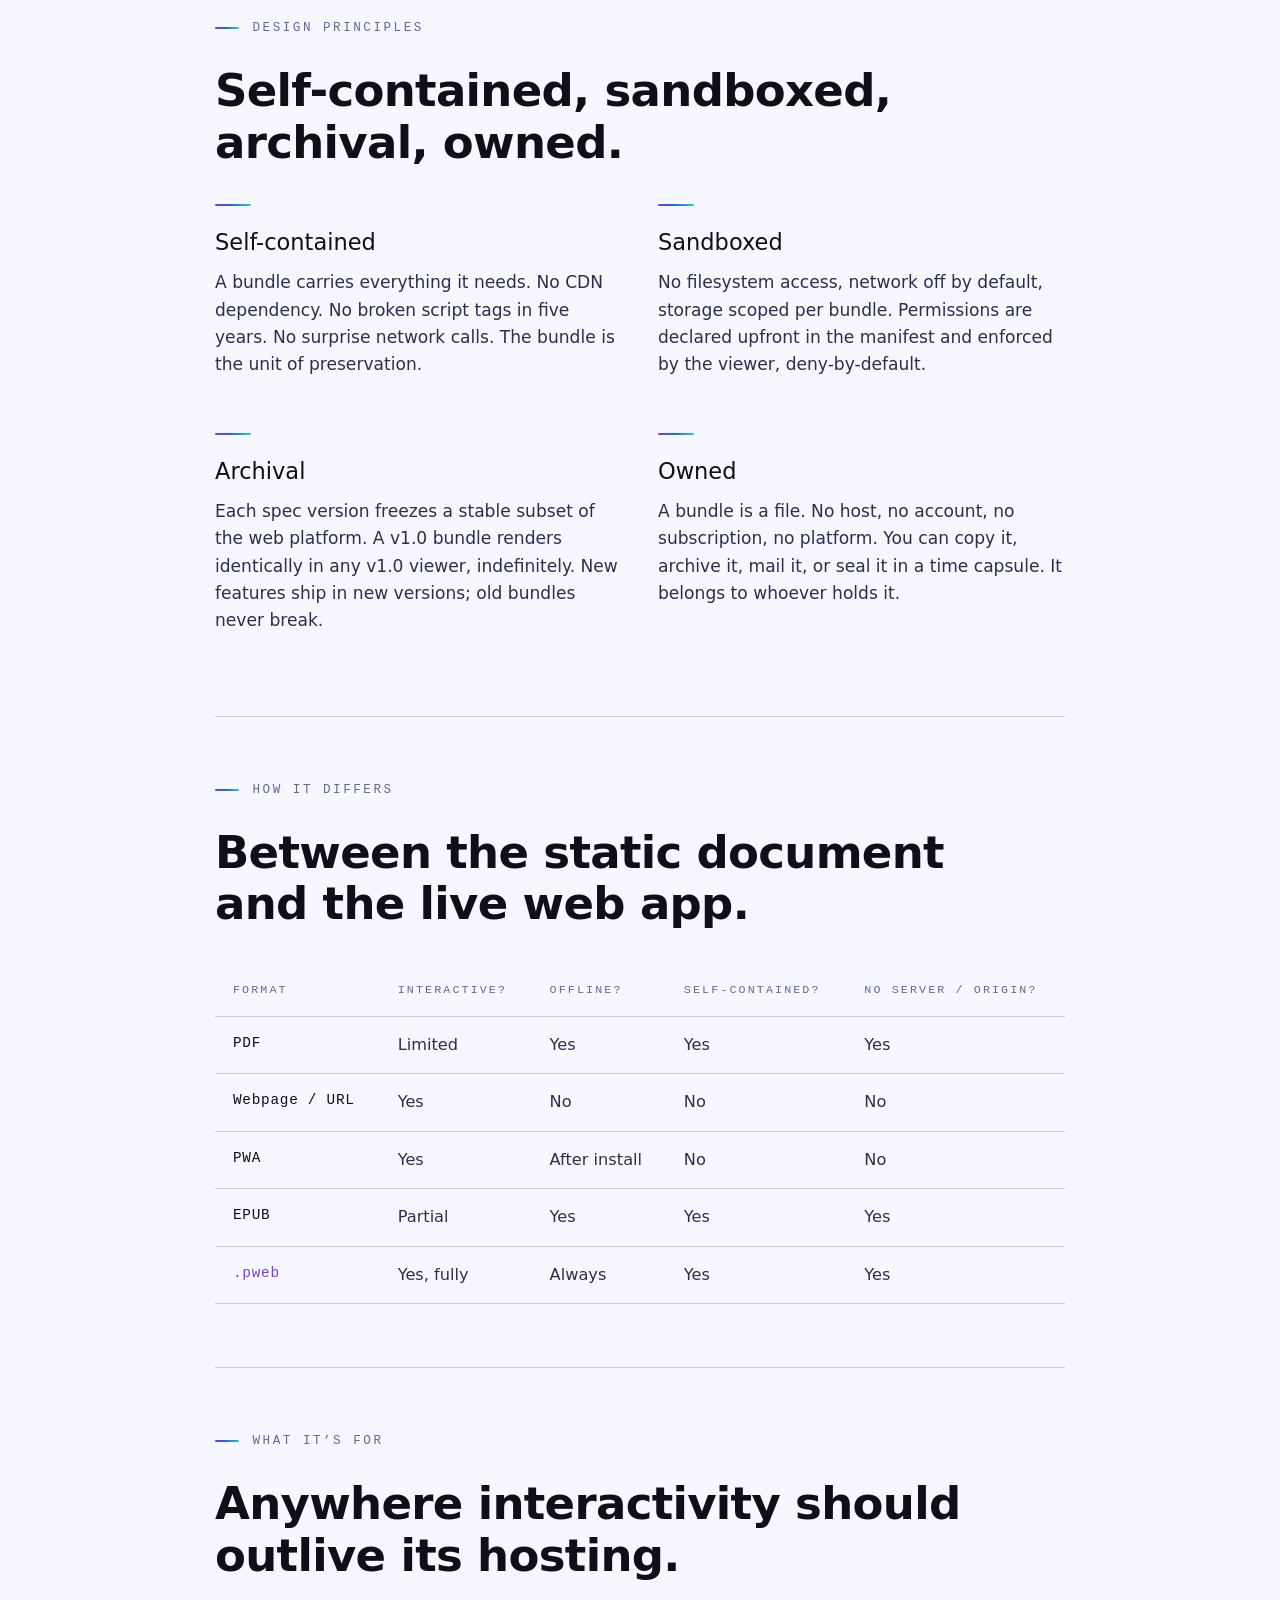
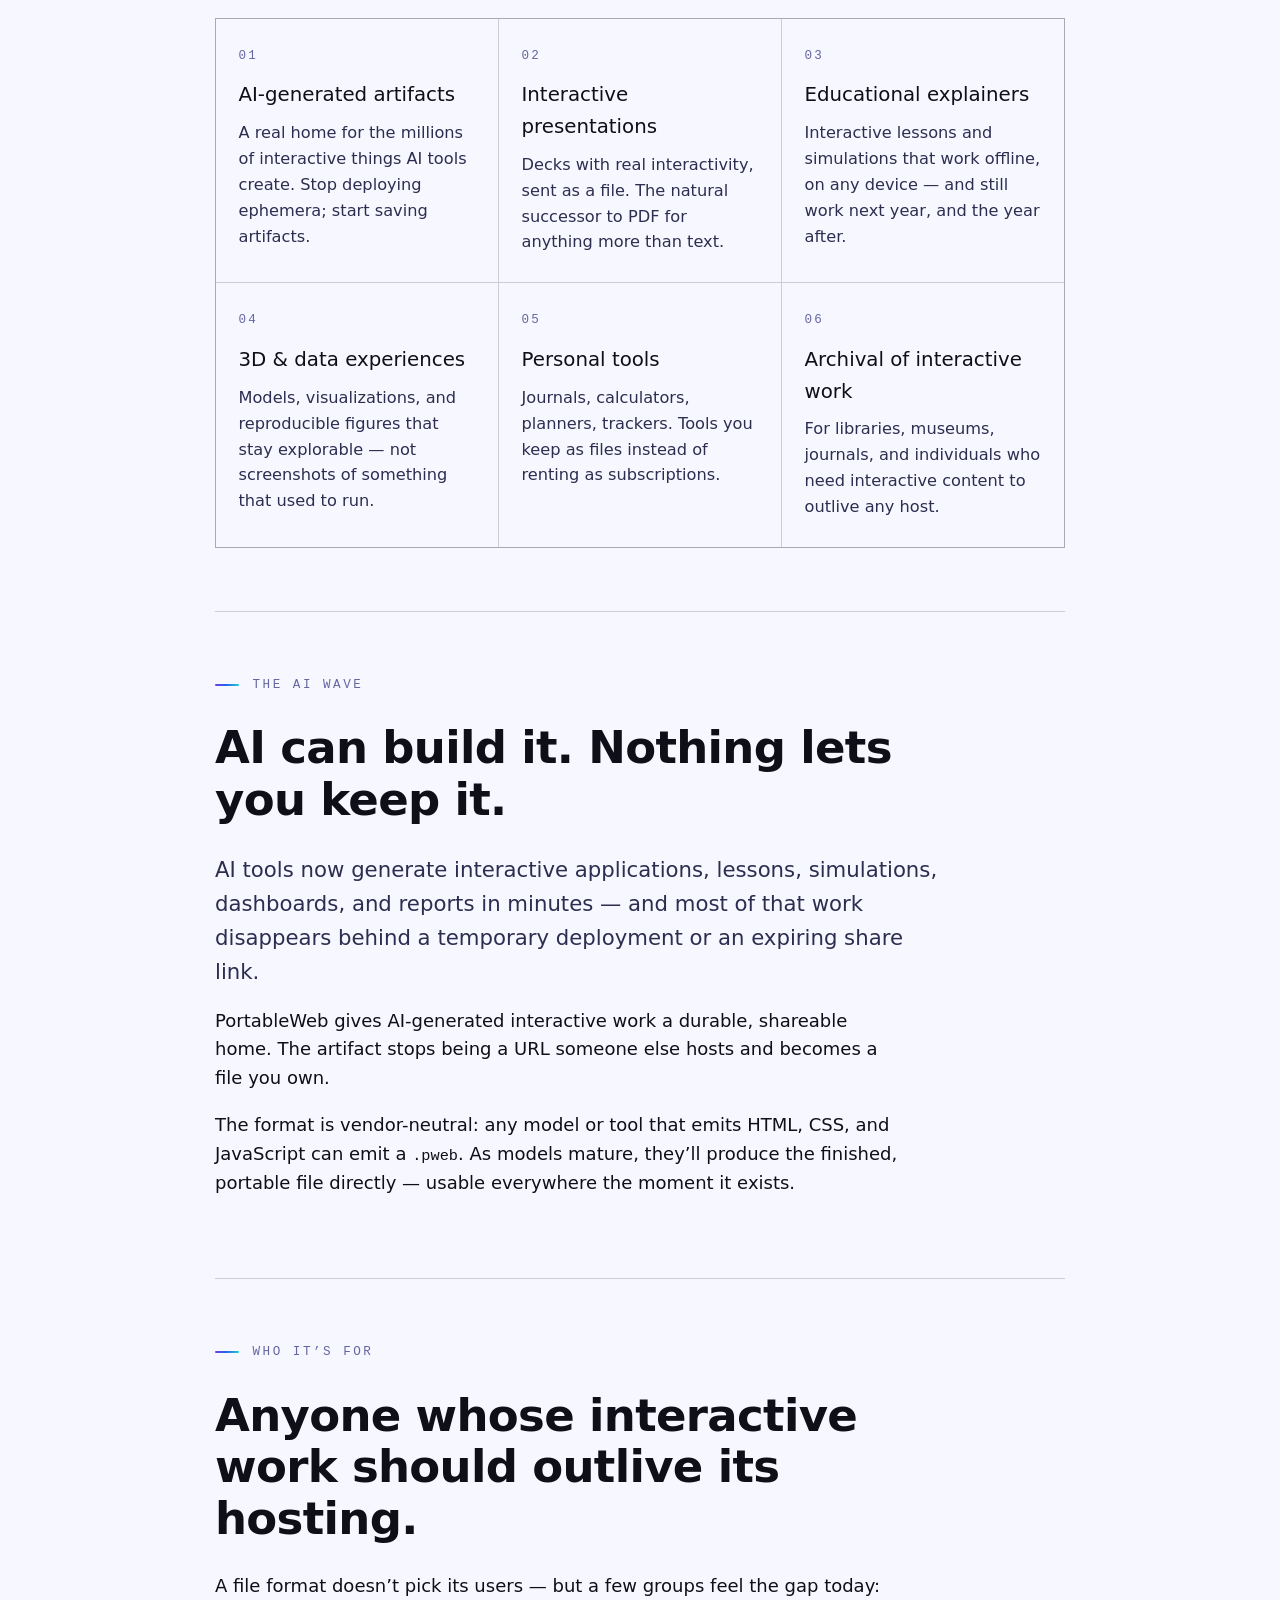
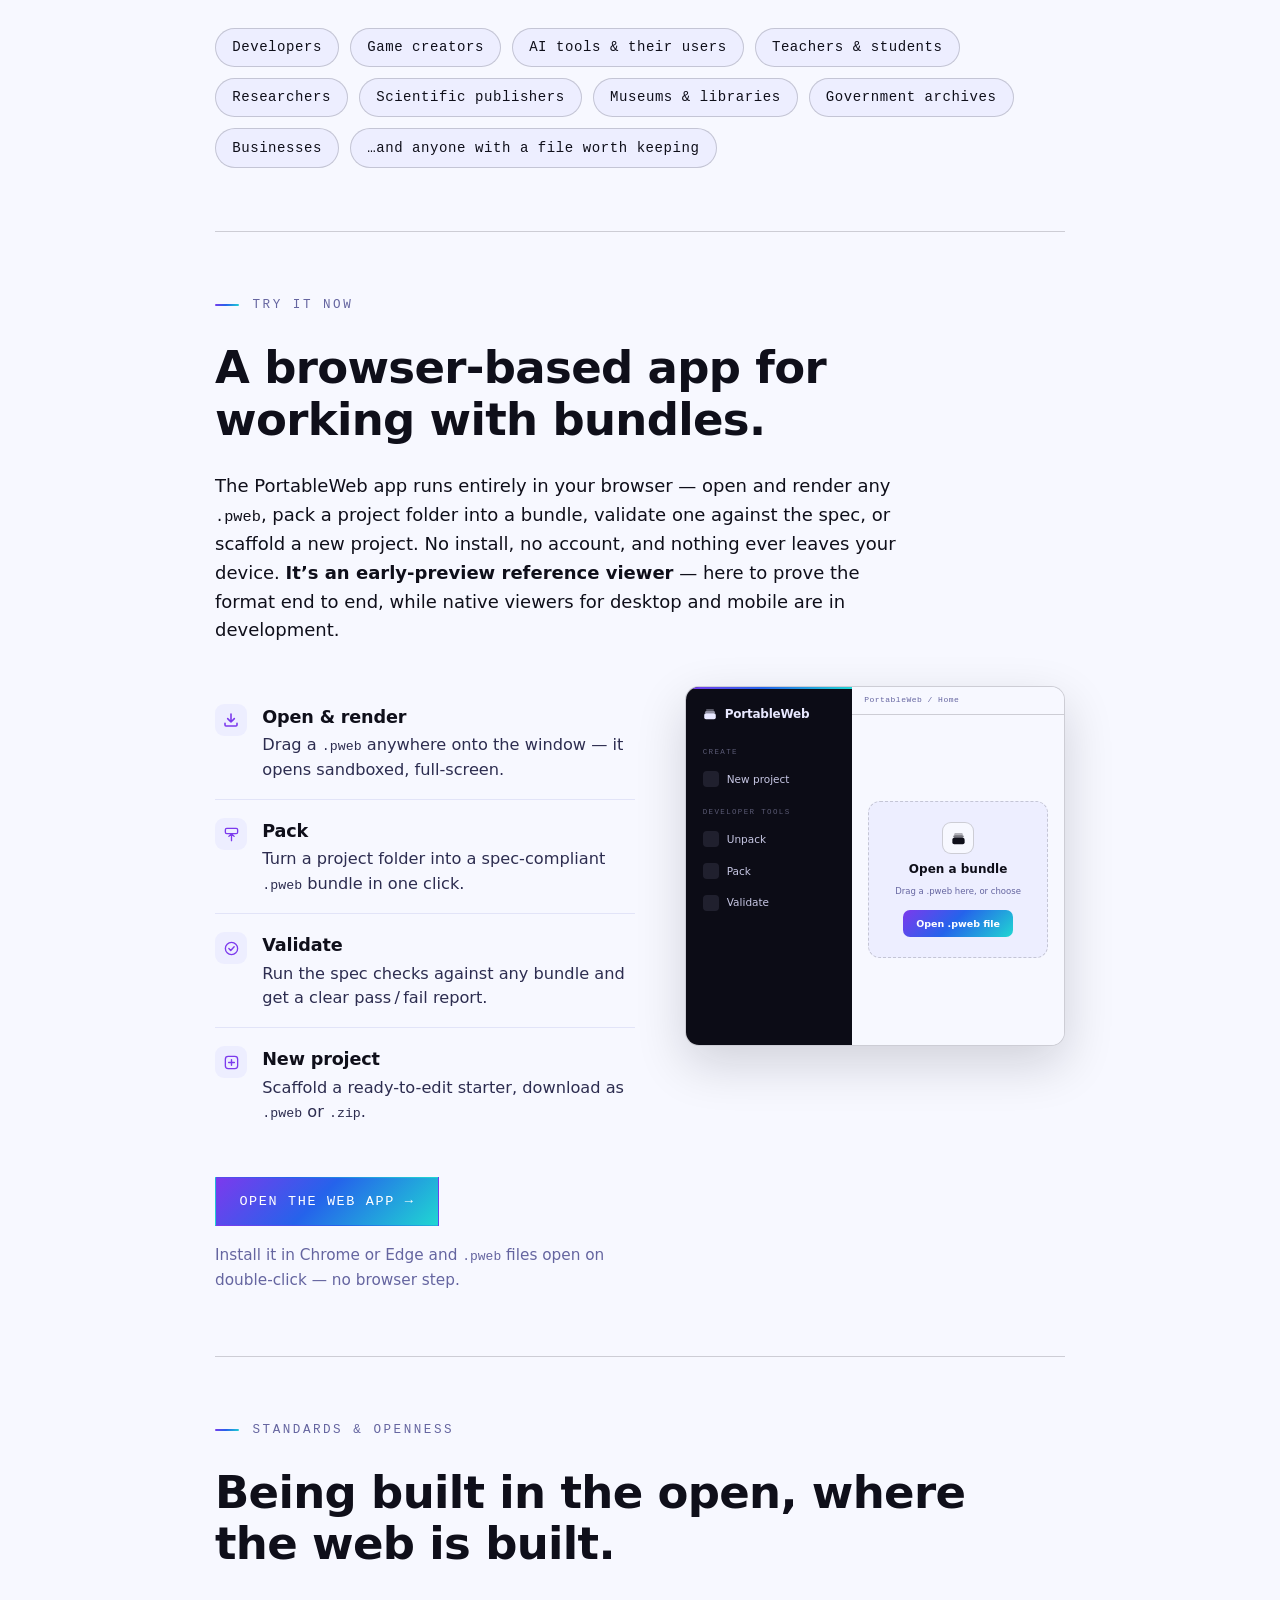
==== commit 47856fc0: "docs: people-centric positioning on homepage and llms.txt Hero lede, og/twitter descriptions, and ll" ====
--- a/docs/index.html
+++ b/docs/index.html
@@ -14,7 +14,7 @@
   <!-- Open Graph -->
   <meta property="og:site_name" content="PortableWeb">
   <meta property="og:title" content="PortableWeb — the file format for a portable web bundle, built to run everywhere">
-  <meta property="og:description" content="An open file format for interactive web content. One .pweb file — built by hand or with any AI tool — that runs on any device, fully offline, with no server, no origin, and no app store.">
+  <meta property="og:description" content="Anyone can create an app now — by describing it to an AI. Documents have .docx, spreadsheets have .xlsx; apps have .pweb: one portable file that runs on any device, fully offline, carries its own data, and belongs to whoever holds it.">
   <meta property="og:url" content="https://portableweb.org/">
   <meta property="og:type" content="website">
   <meta property="og:locale" content="en_US">
@@ -26,7 +26,7 @@
   <!-- Twitter -->
   <meta name="twitter:card" content="summary_large_image">
   <meta name="twitter:title" content="PortableWeb — the file format for a portable web bundle, built to run everywhere">
-  <meta name="twitter:description" content="One .pweb file that runs on any device, fully offline — no server, no origin, no app store. In community discussion at the W3C; drafted at the IETF.">
+  <meta name="twitter:description" content="Documents have .docx. Spreadsheets have .xlsx. AI-created apps have .pweb — one portable file: runs anywhere, works offline, carries its own data. In community discussion at the W3C; drafted at the IETF.">
   <meta name="twitter:image" content="https://portableweb.org/icons/og-image.png">
 
   <link rel="apple-touch-icon" sizes="180x180" href="/icons/apple-touch-icon.png">
@@ -195,10 +195,11 @@
     <div class="status">W3C Community Group &middot; IETF Internet-Draft</div>
     <h1 class="hero-title">The file format for a portable web bundle, <span class="accent">built to run everywhere.</span></h1>
     <p class="hero-lede">
-      <strong>PortableWeb is an open file format for interactive documents.</strong> It packages
-      the HTML, CSS, JavaScript, and media of an experience into a single <code>.pweb</code> file
-      that runs on any device, fully offline &mdash; sandboxed, with no server, no web origin, and
-      no app store &mdash; and still opens years from now. Built by hand, or with any AI tool.
+      <strong>Anyone can create an app now &mdash; just by describing it to an AI.</strong>
+      Documents have <code>.docx</code>, spreadsheets have <code>.xlsx</code>; apps made this way
+      have <code>.pweb</code>: one file that runs on any device, fully offline &mdash; sandboxed,
+      with no server, no account, no app store &mdash; carries its own data, and still opens years
+      from now. Built by hand, or with any AI tool.
     </p>
     <div class="cta-row">
       <a class="btn primary" href="/app/">Open the web app &rarr;</a>
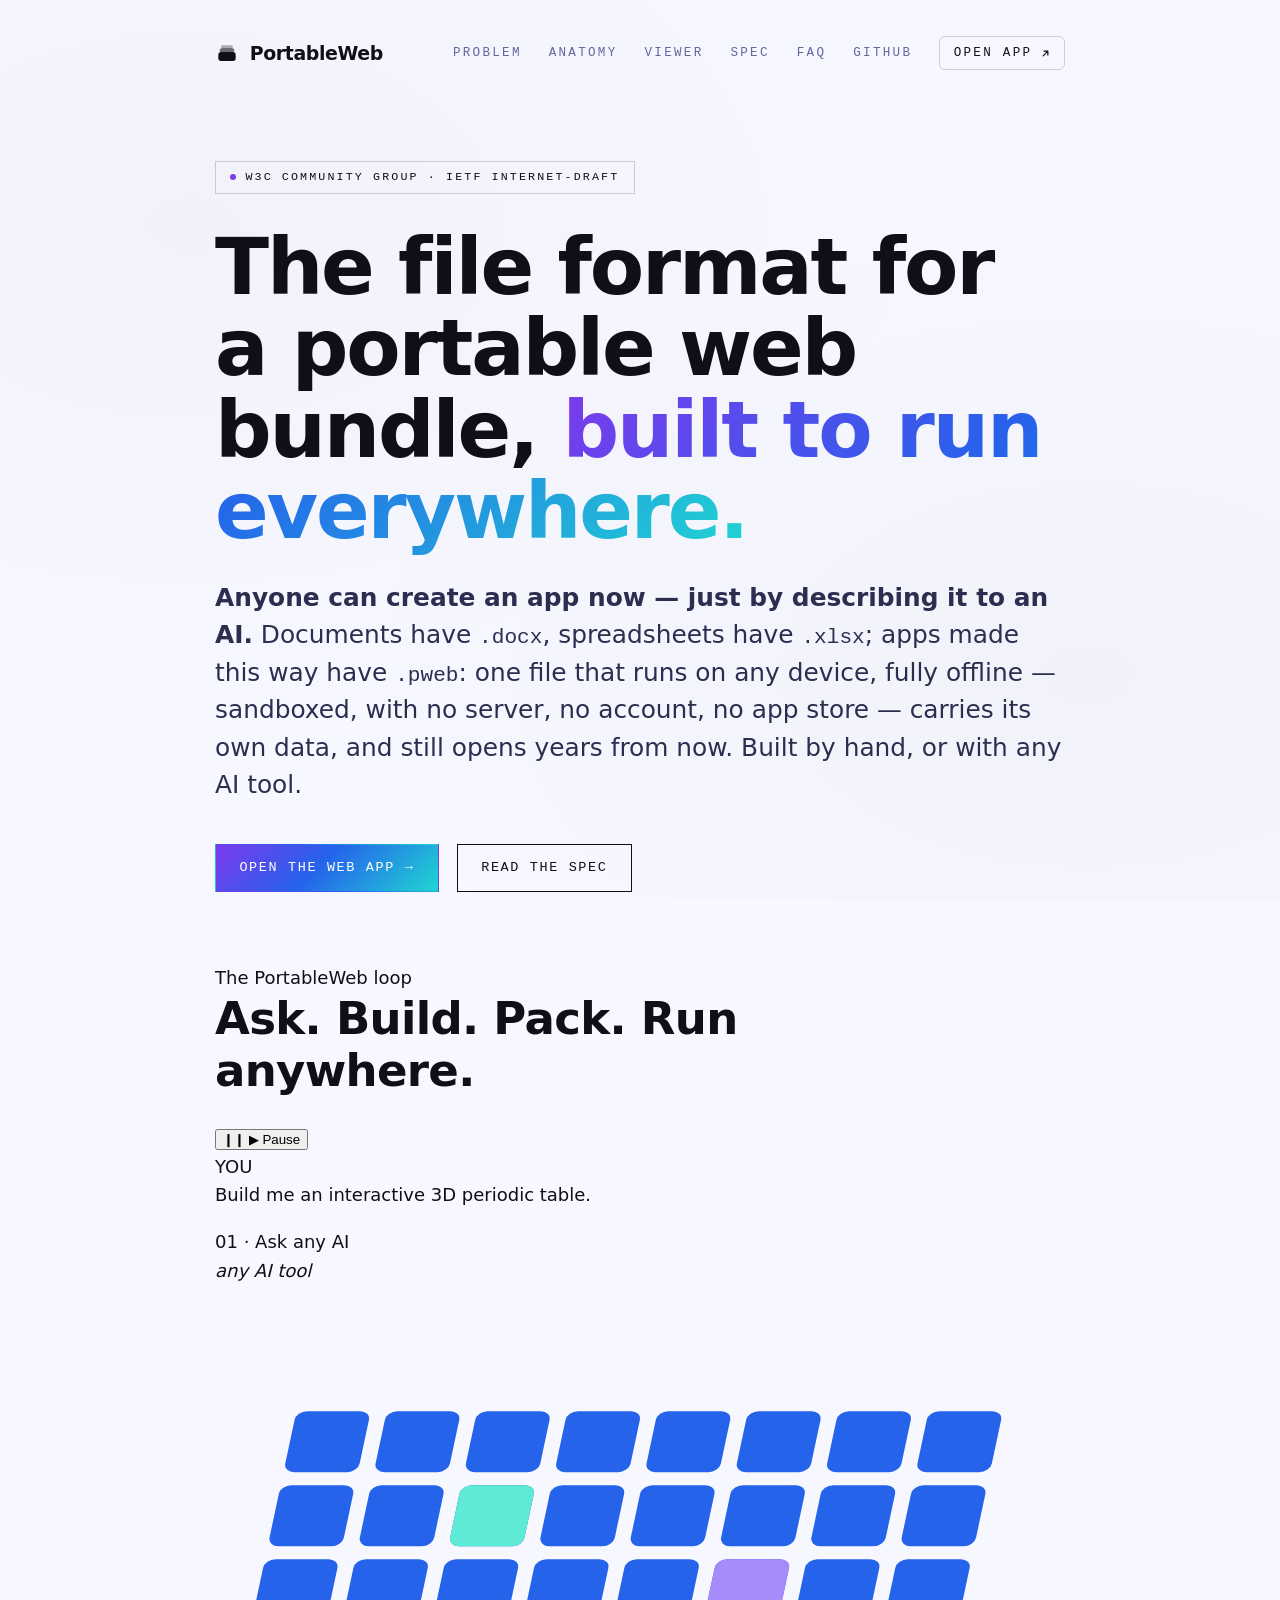
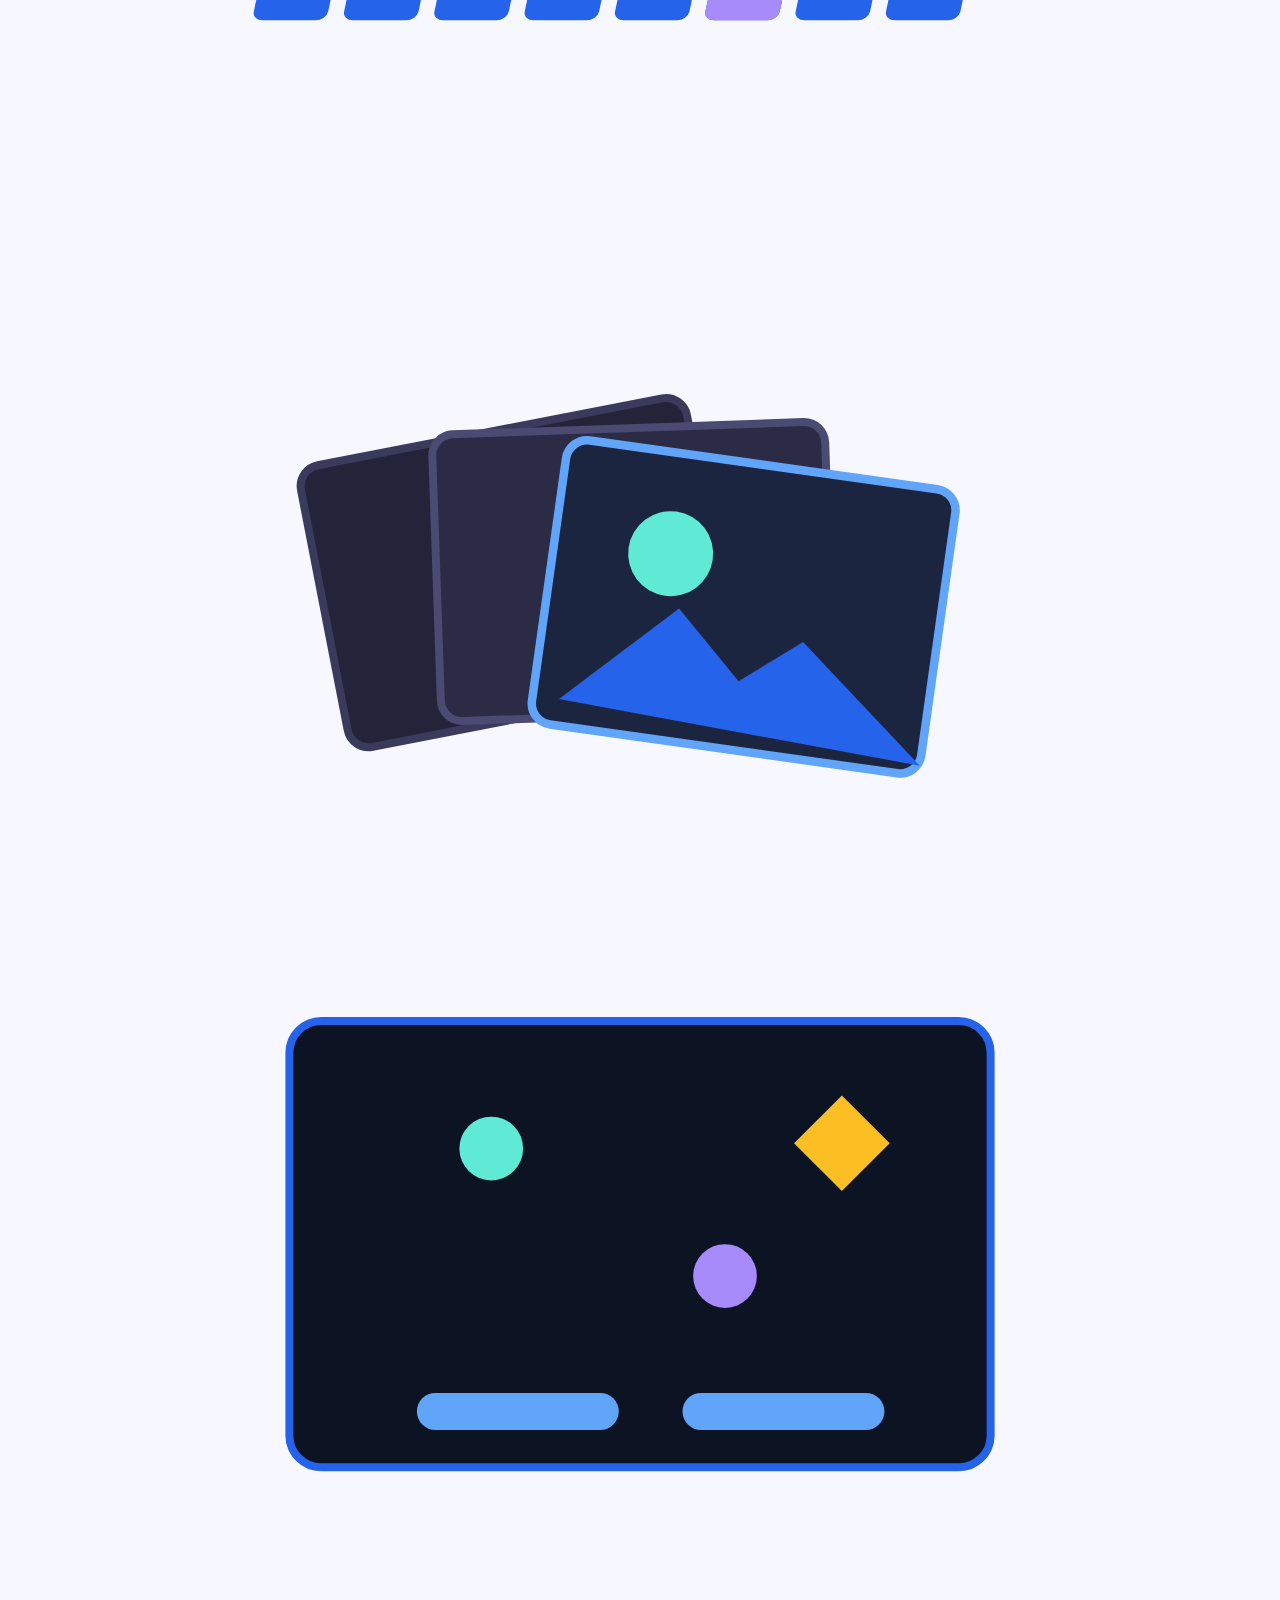
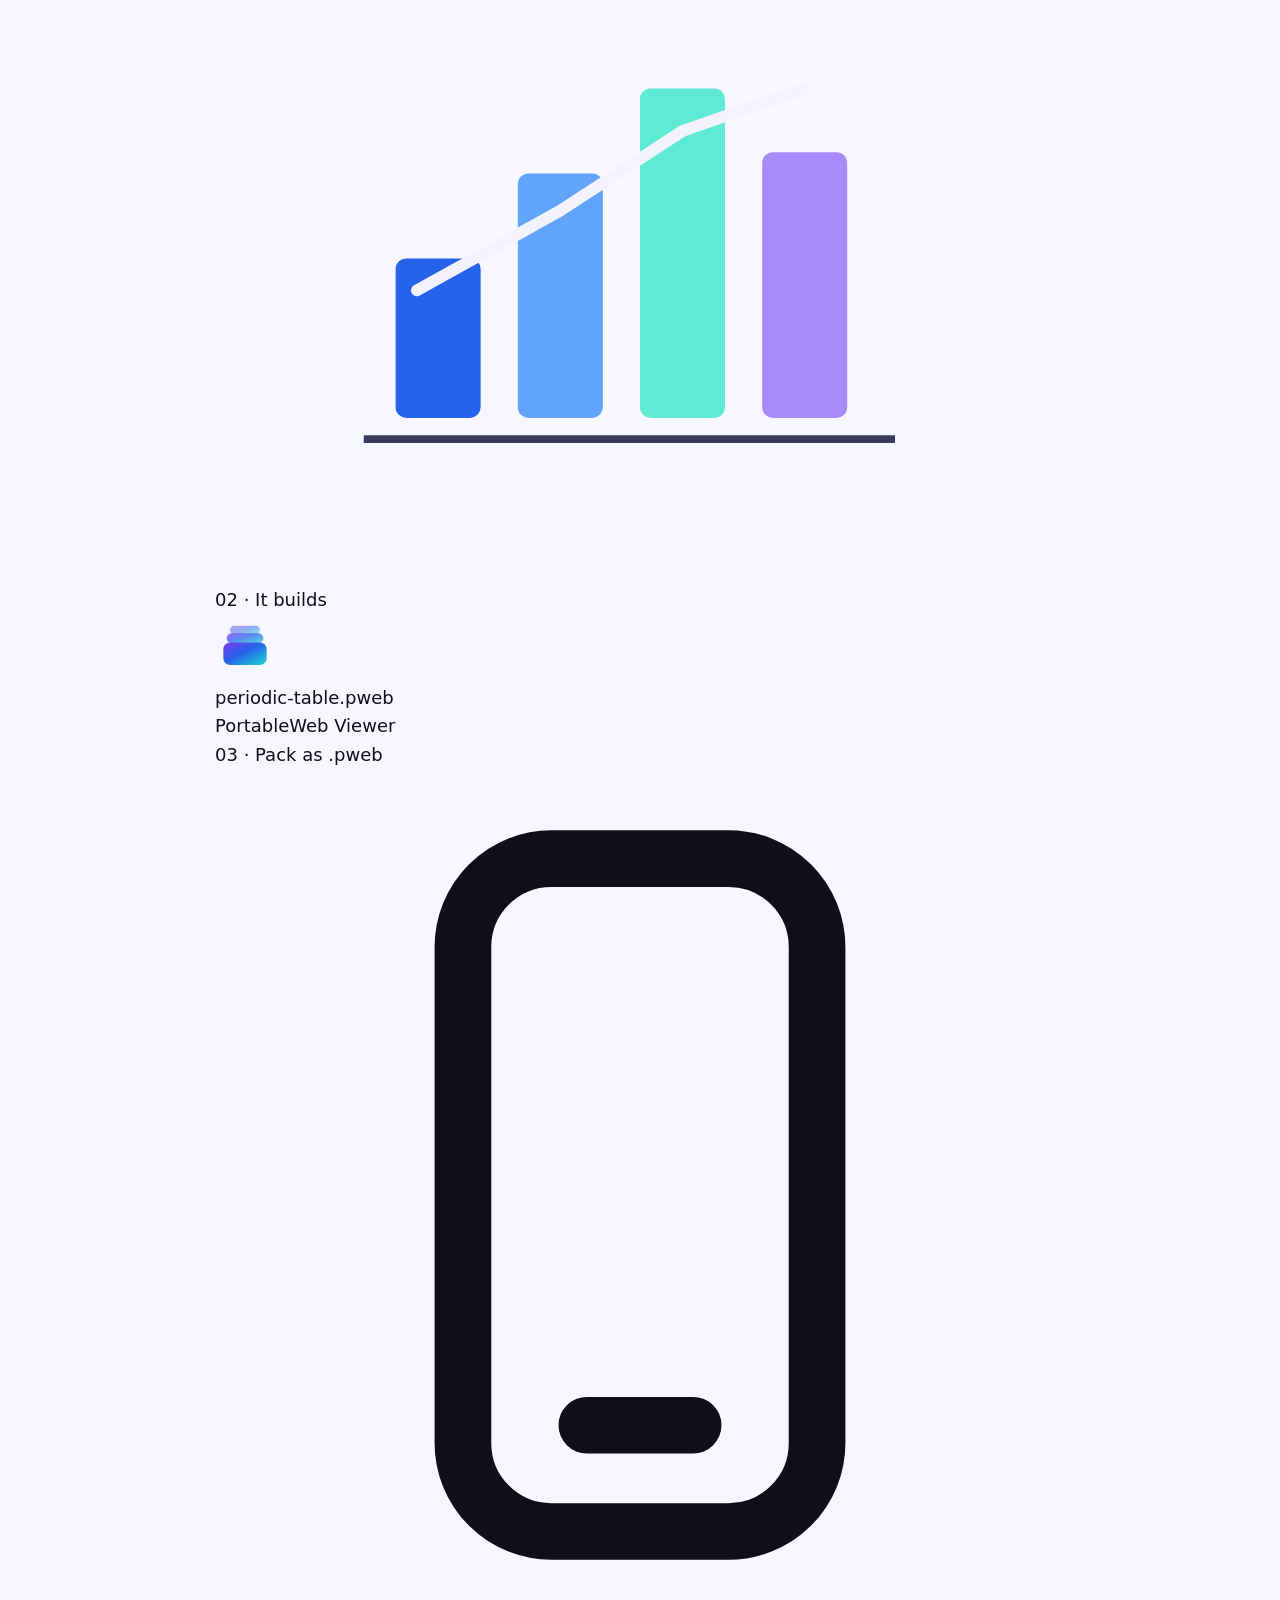
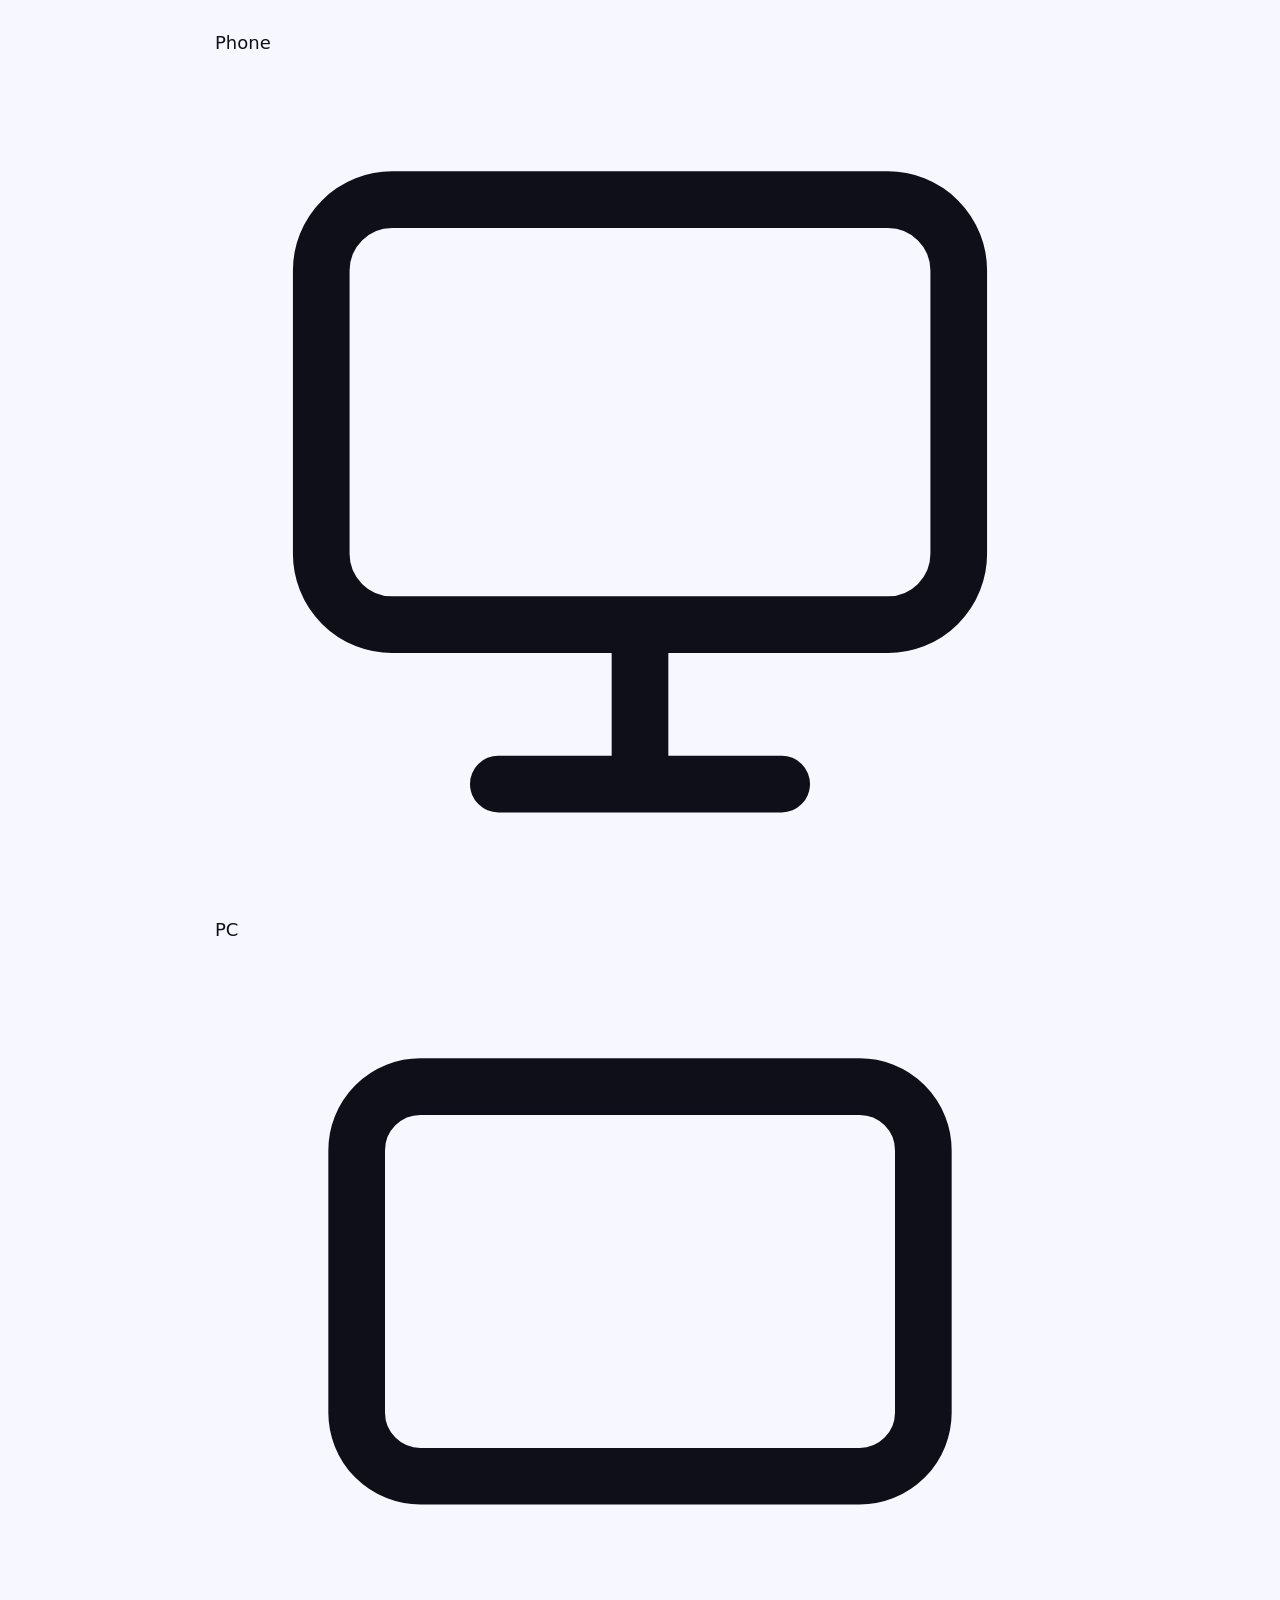
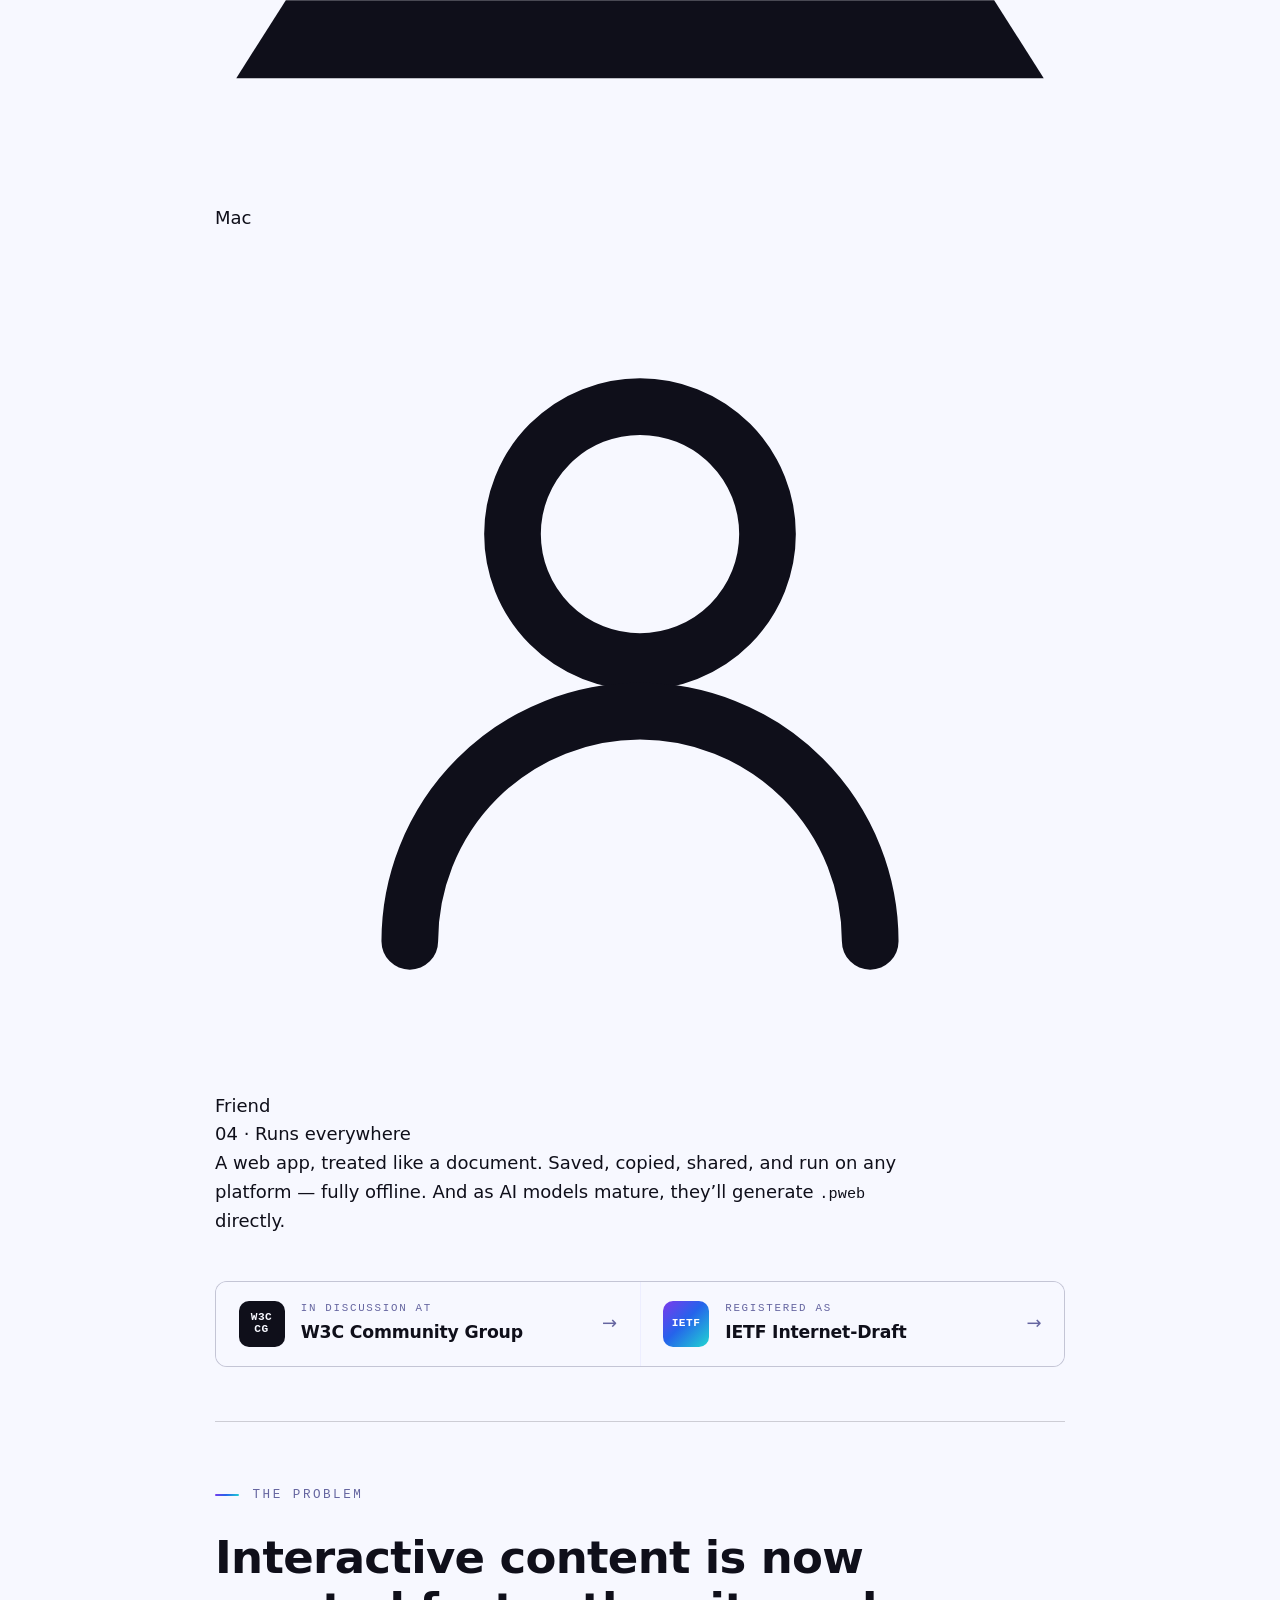
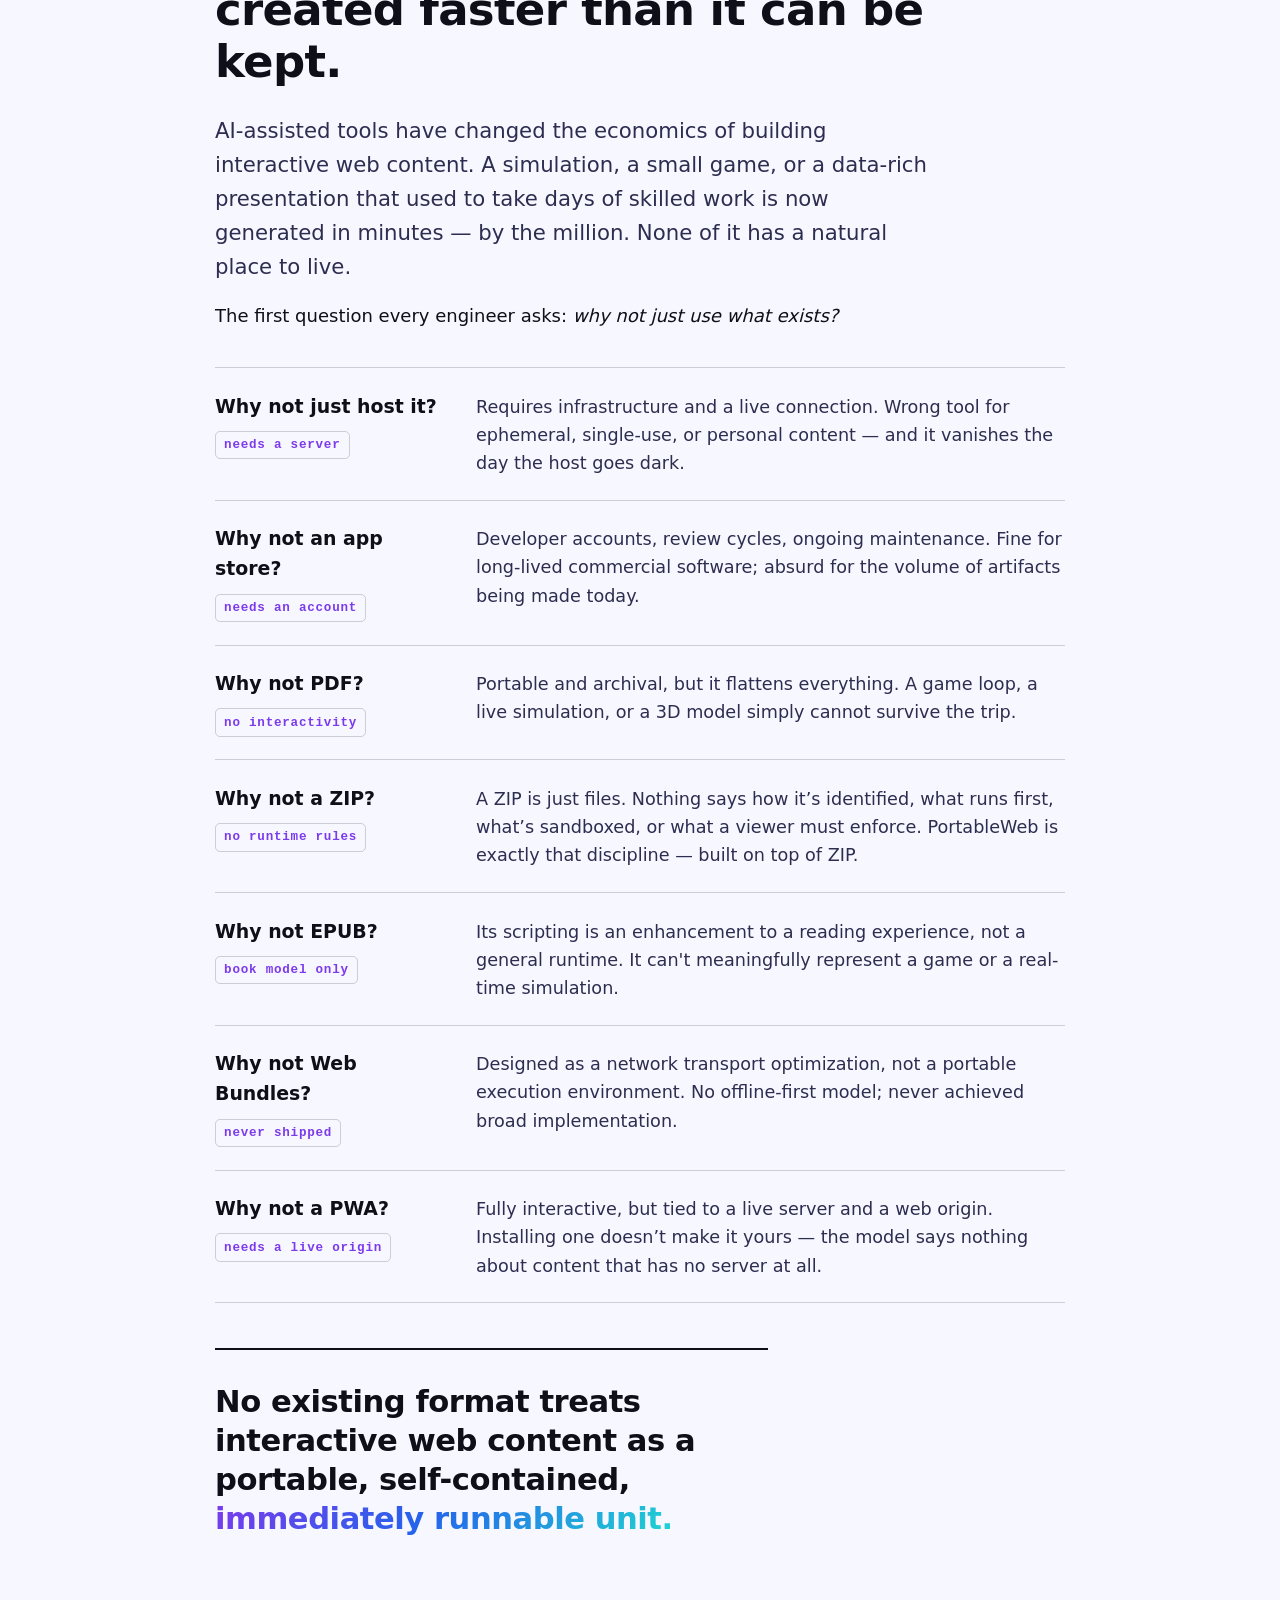
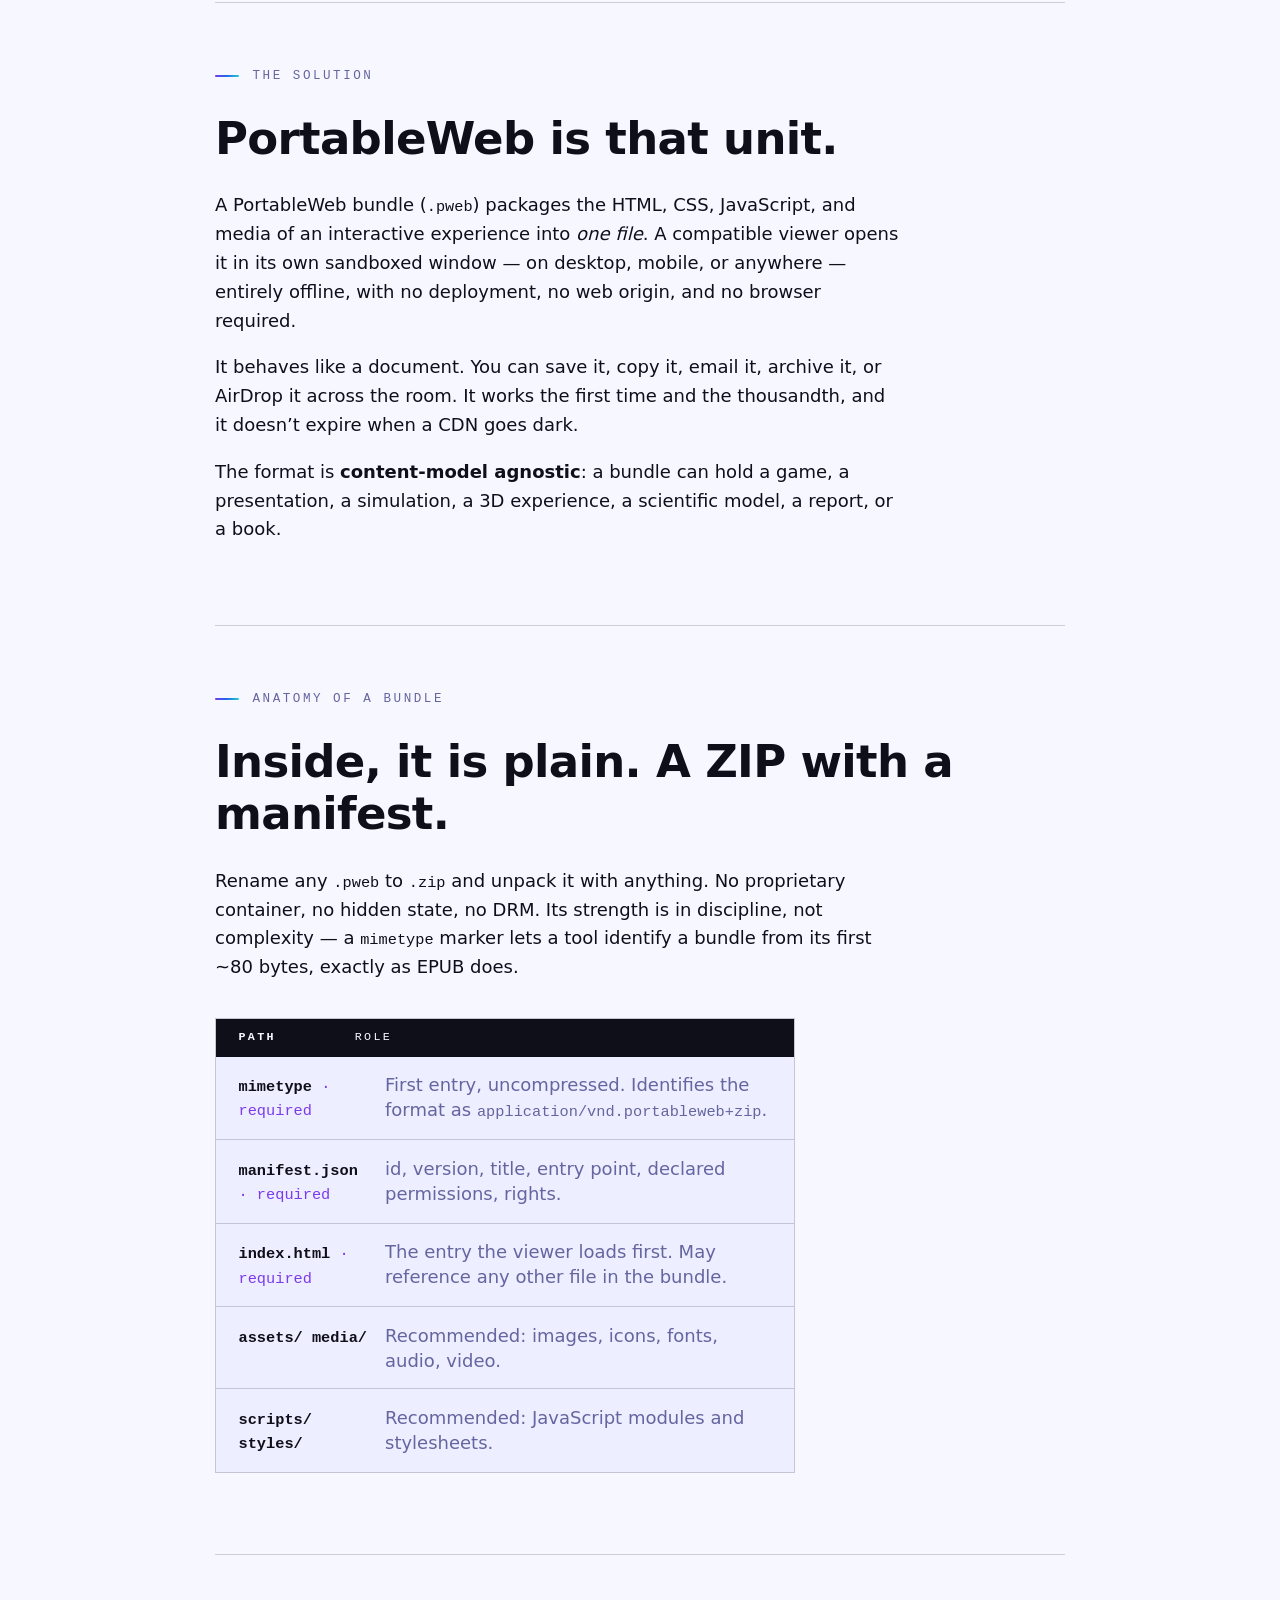
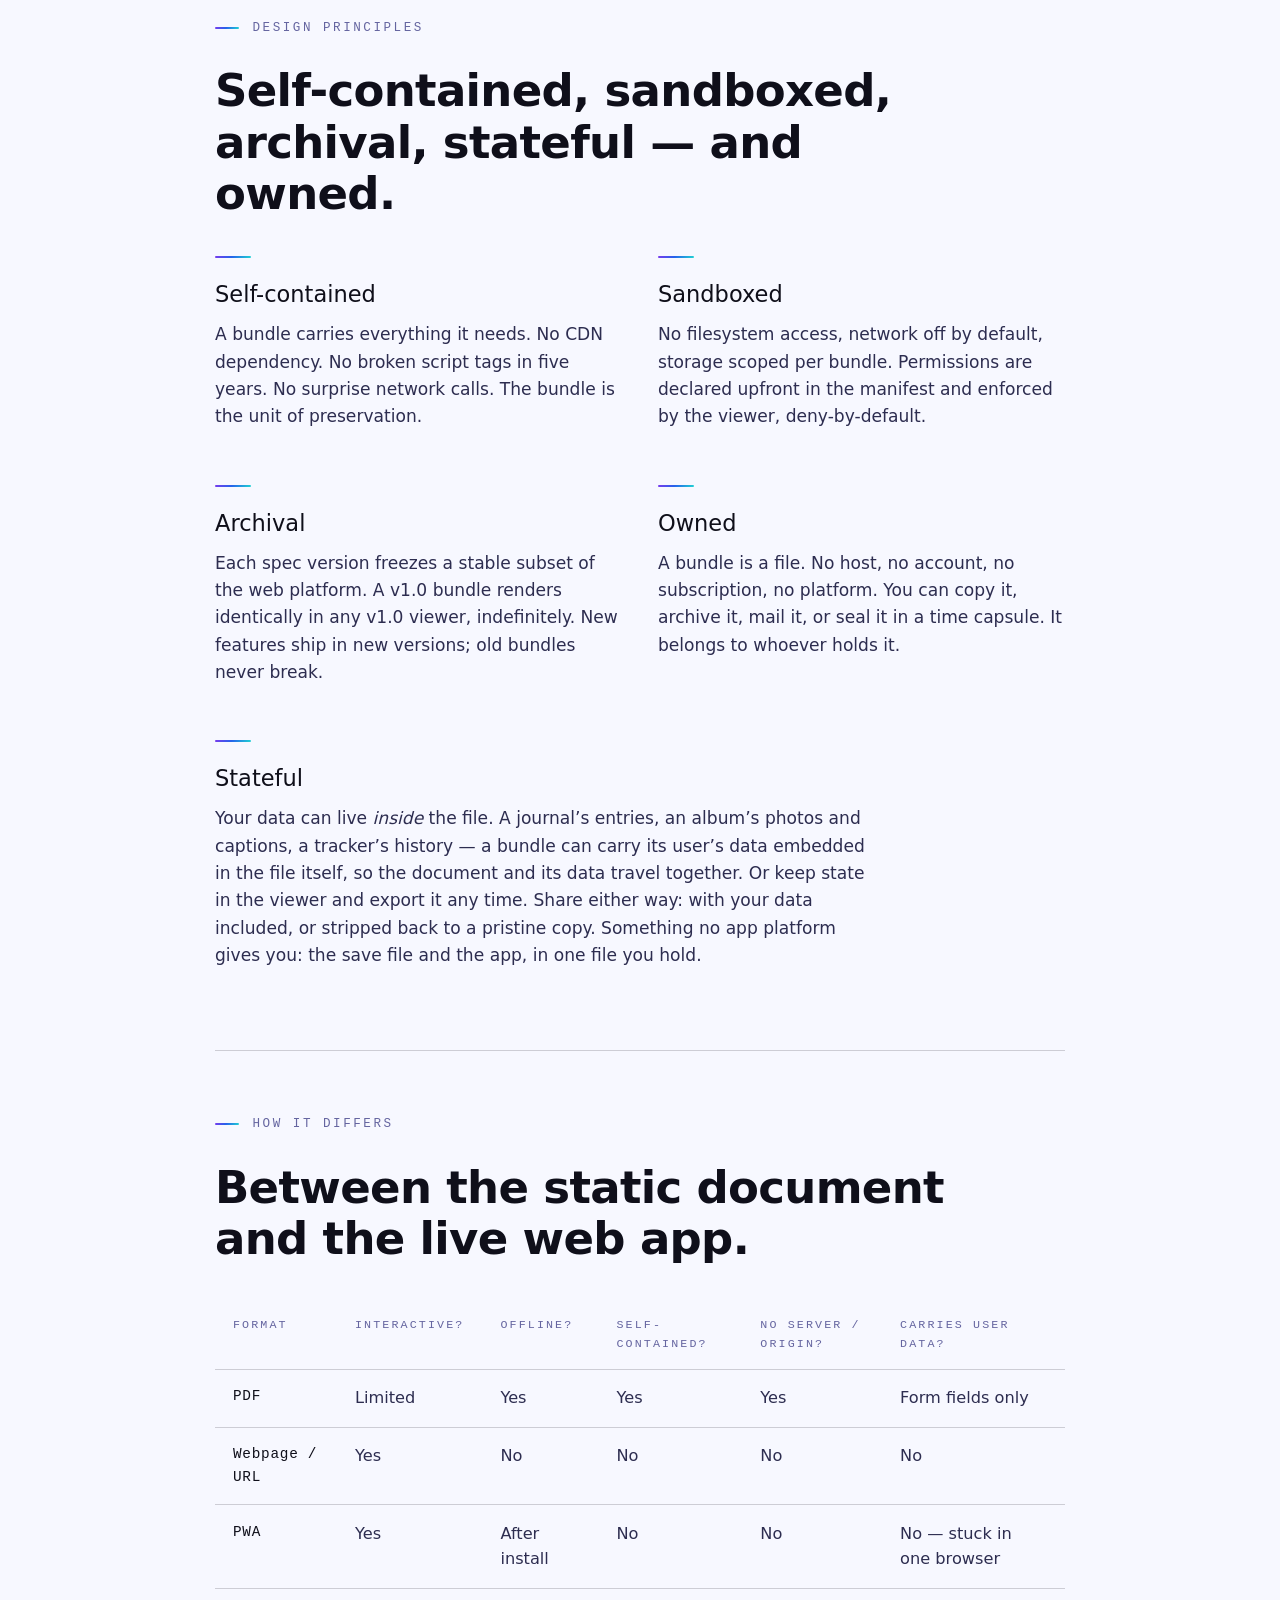
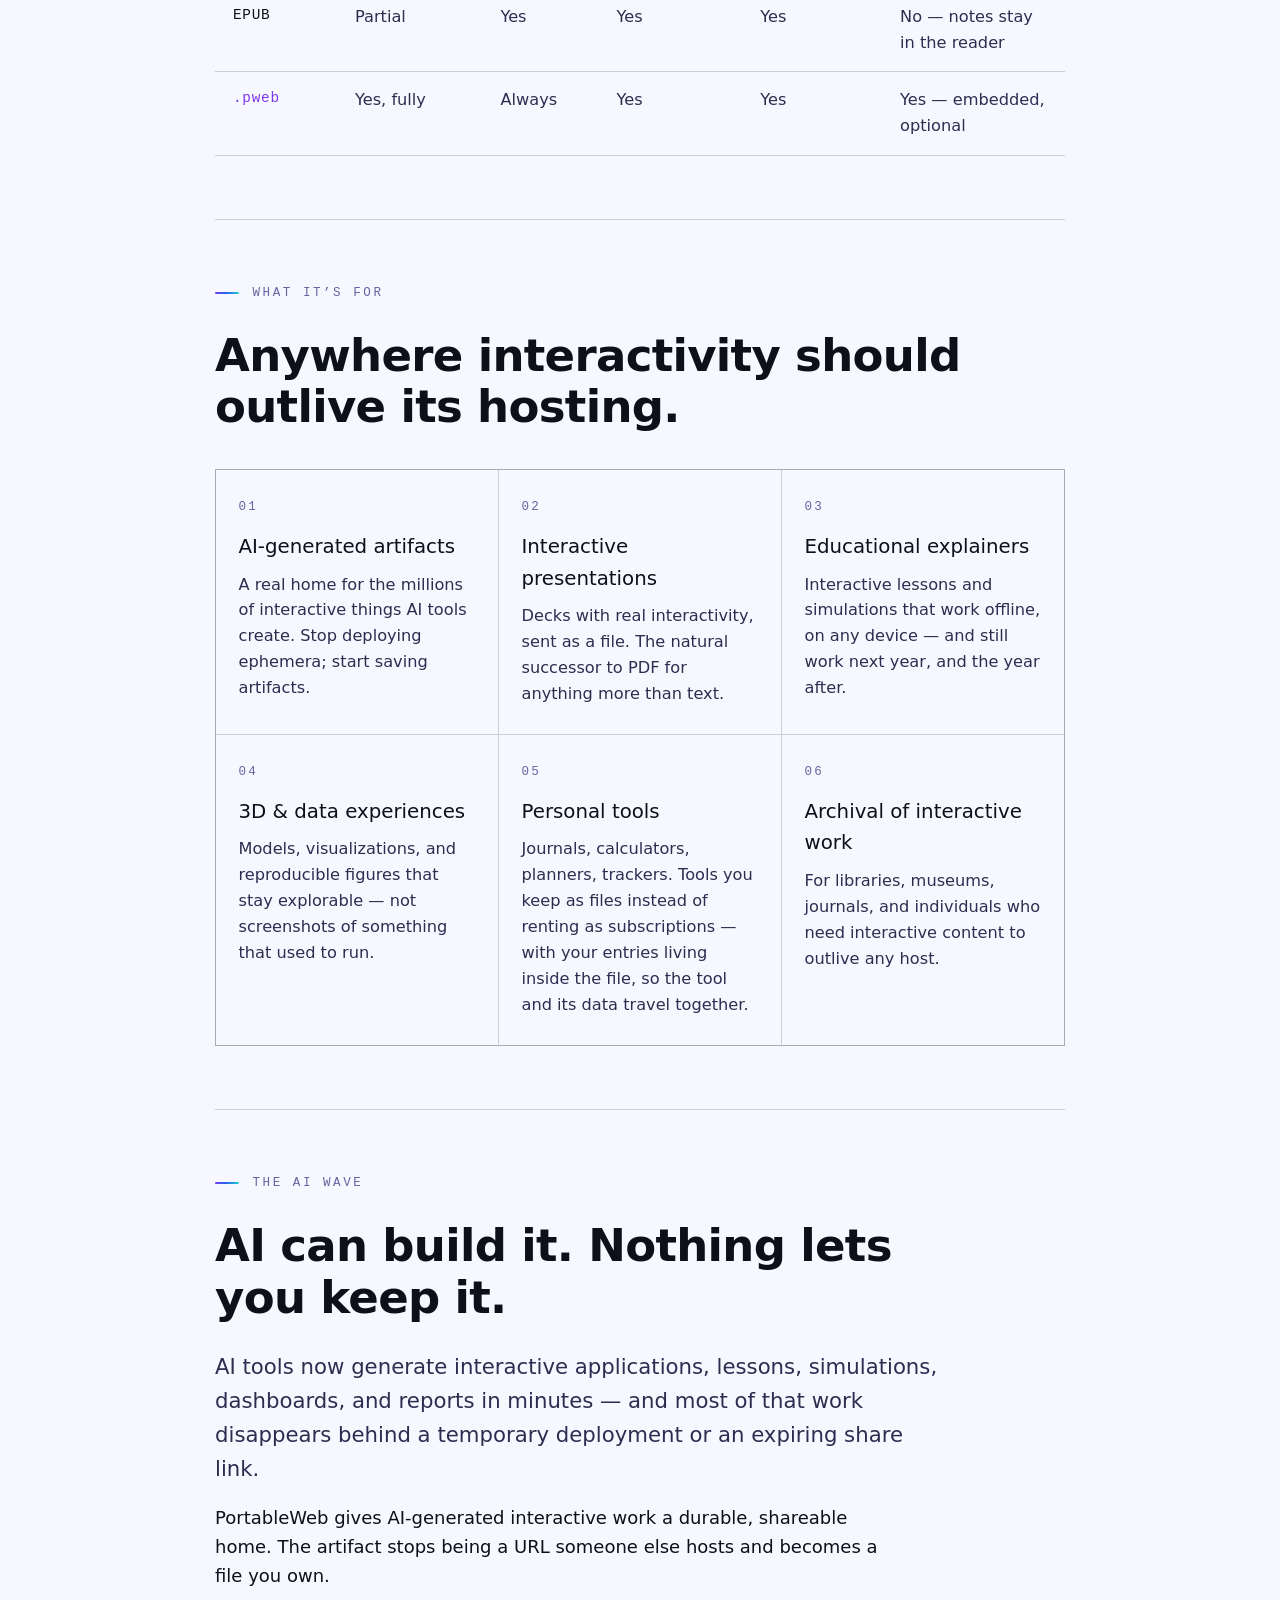
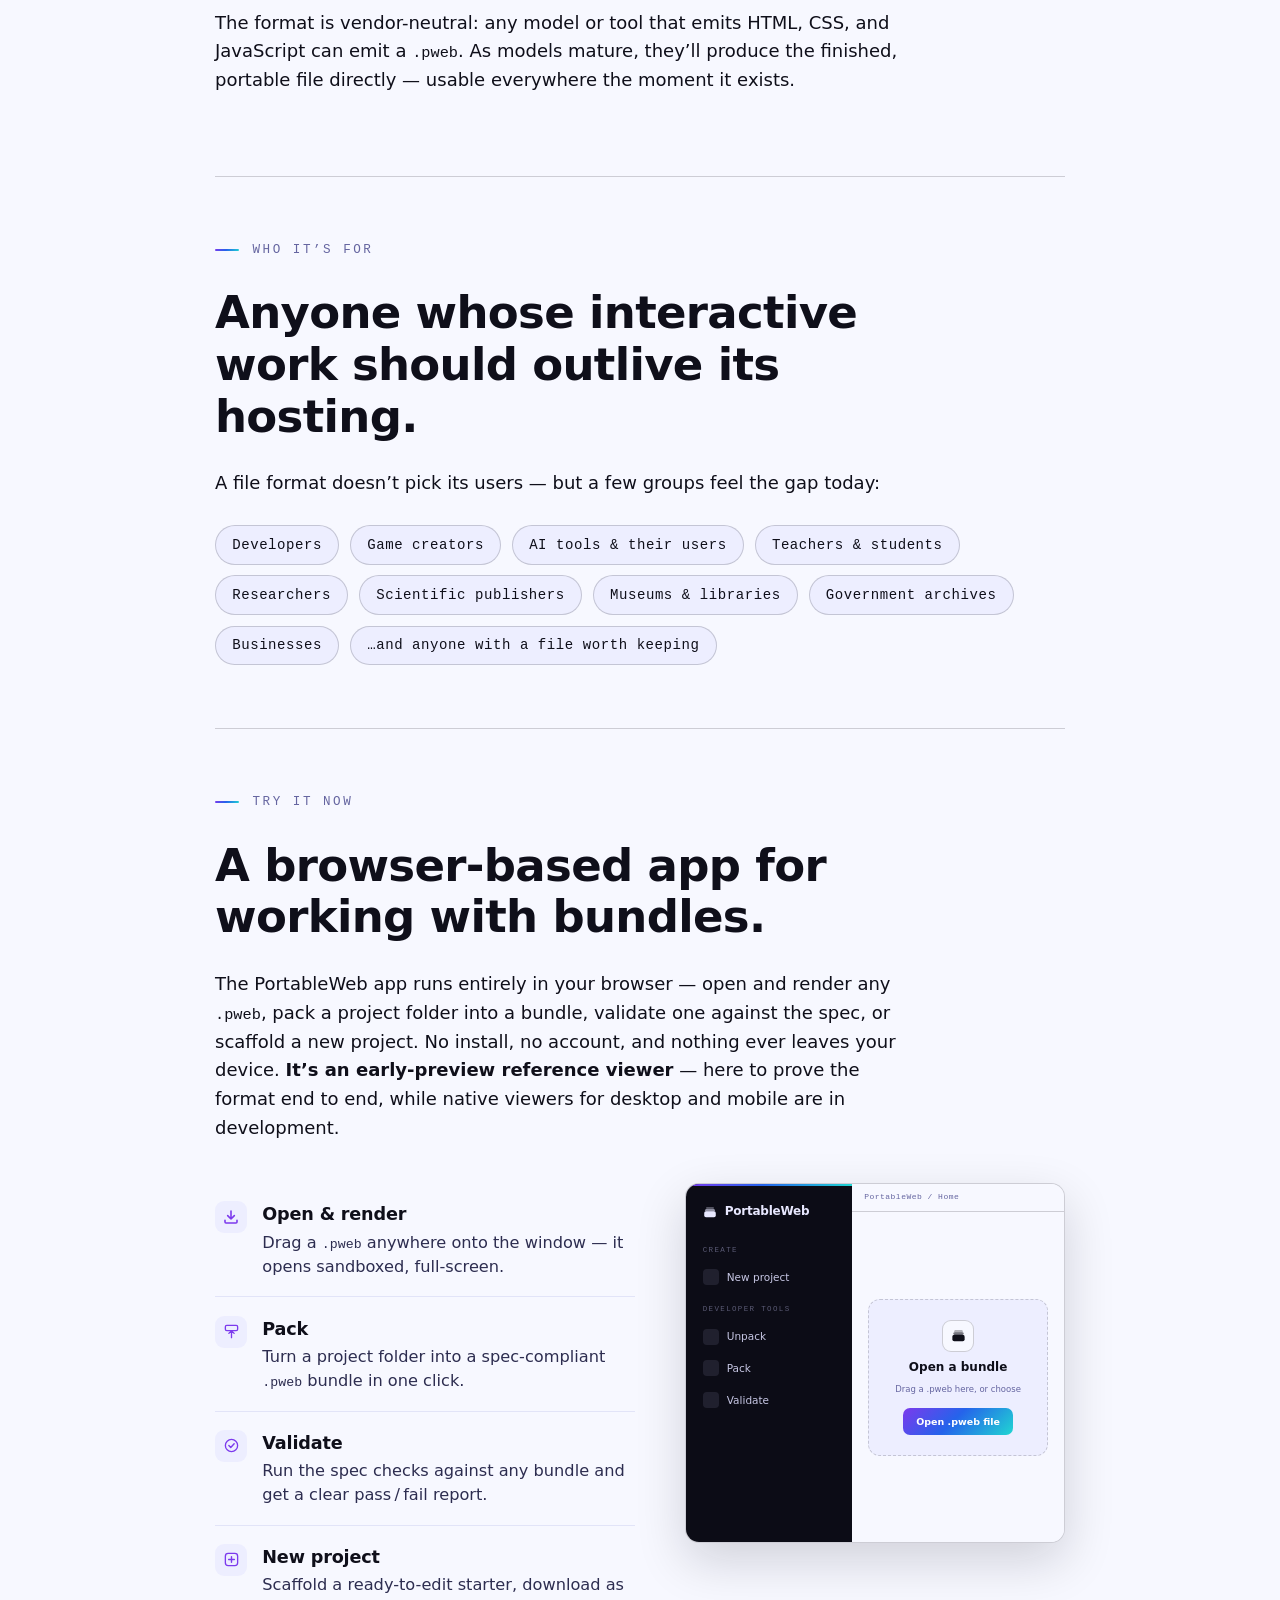
==== commit 67994752: "docs: convey embedded user data option on homepage New full-width "Stateful" pillar (data can live i" ====
--- a/docs/index.html
+++ b/docs/index.html
@@ -479,7 +479,7 @@
   <!-- Principles -->
   <section class="block">
     <p class="eyebrow">Design principles</p>
-    <h2>Self-contained, sandboxed, archival, owned.</h2>
+    <h2>Self-contained, sandboxed, archival, stateful &mdash; and owned.</h2>
     <div class="pillars">
       <div class="pillar">
         <h3>Self-contained</h3>
@@ -496,6 +496,10 @@
       <div class="pillar">
         <h3>Owned</h3>
         <p>A bundle is a file. No host, no account, no subscription, no platform. You can copy it, archive it, mail it, or seal it in a time capsule. It belongs to whoever holds it.</p>
+      </div>
+      <div class="pillar" style="grid-column: 1 / -1;">
+        <h3>Stateful</h3>
+        <p>Your data can live <em>inside</em> the file. A journal&rsquo;s entries, an album&rsquo;s photos and captions, a tracker&rsquo;s history &mdash; a bundle can carry its user&rsquo;s data embedded in the file itself, so the document and its data travel together. Or keep state in the viewer and export it any time. Share either way: with your data included, or stripped back to a pristine copy. Something no app platform gives you: the save file and the app, in one file you hold.</p>
       </div>
     </div>
   </section>
@@ -507,14 +511,14 @@
     <div class="comparison">
       <table>
         <thead>
-          <tr><th>Format</th><th>Interactive?</th><th>Offline?</th><th>Self-contained?</th><th>No server / origin?</th></tr>
+          <tr><th>Format</th><th>Interactive?</th><th>Offline?</th><th>Self-contained?</th><th>No server / origin?</th><th>Carries user data?</th></tr>
         </thead>
         <tbody>
-          <tr><td class="format">PDF</td><td><p>Limited</p></td><td><p>Yes</p></td><td><p>Yes</p></td><td><p>Yes</p></td></tr>
-          <tr><td class="format">Webpage / URL</td><td><p>Yes</p></td><td><p>No</p></td><td><p>No</p></td><td><p>No</p></td></tr>
-          <tr><td class="format">PWA</td><td><p>Yes</p></td><td><p>After install</p></td><td><p>No</p></td><td><p>No</p></td></tr>
-          <tr><td class="format">EPUB</td><td><p>Partial</p></td><td><p>Yes</p></td><td><p>Yes</p></td><td><p>Yes</p></td></tr>
-          <tr><td class="format us">.pweb</td><td><p>Yes, fully</p></td><td><p>Always</p></td><td><p>Yes</p></td><td><p>Yes</p></td></tr>
+          <tr><td class="format">PDF</td><td><p>Limited</p></td><td><p>Yes</p></td><td><p>Yes</p></td><td><p>Yes</p></td><td><p>Form fields only</p></td></tr>
+          <tr><td class="format">Webpage / URL</td><td><p>Yes</p></td><td><p>No</p></td><td><p>No</p></td><td><p>No</p></td><td><p>No</p></td></tr>
+          <tr><td class="format">PWA</td><td><p>Yes</p></td><td><p>After install</p></td><td><p>No</p></td><td><p>No</p></td><td><p>No &mdash; stuck in one browser</p></td></tr>
+          <tr><td class="format">EPUB</td><td><p>Partial</p></td><td><p>Yes</p></td><td><p>Yes</p></td><td><p>Yes</p></td><td><p>No &mdash; notes stay in the reader</p></td></tr>
+          <tr><td class="format us">.pweb</td><td><p>Yes, fully</p></td><td><p>Always</p></td><td><p>Yes</p></td><td><p>Yes</p></td><td><p>Yes &mdash; embedded, optional</p></td></tr>
         </tbody>
       </table>
     </div>
@@ -529,7 +533,7 @@
       <div class="use-case"><div class="num">02</div><h3>Interactive presentations</h3><p>Decks with real interactivity, sent as a file. The natural successor to PDF for anything more than text.</p></div>
       <div class="use-case"><div class="num">03</div><h3>Educational explainers</h3><p>Interactive lessons and simulations that work offline, on any device &mdash; and still work next year, and the year after.</p></div>
       <div class="use-case"><div class="num">04</div><h3>3D &amp; data experiences</h3><p>Models, visualizations, and reproducible figures that stay explorable &mdash; not screenshots of something that used to run.</p></div>
-      <div class="use-case"><div class="num">05</div><h3>Personal tools</h3><p>Journals, calculators, planners, trackers. Tools you keep as files instead of renting as subscriptions.</p></div>
+      <div class="use-case"><div class="num">05</div><h3>Personal tools</h3><p>Journals, calculators, planners, trackers. Tools you keep as files instead of renting as subscriptions &mdash; with your entries living inside the file, so the tool and its data travel together.</p></div>
       <div class="use-case"><div class="num">06</div><h3>Archival of interactive work</h3><p>For libraries, museums, journals, and individuals who need interactive content to outlive any host.</p></div>
     </div>
   </section>
@@ -681,7 +685,7 @@
       </div>
       <div class="roadmap-item">
         <div class="roadmap-version future">Then</div>
-        <div class="roadmap-body"><h3>Storage, signing &amp; peer channels</h3><p>Per-bundle isolated storage, cryptographic signing, and a permission-gated local channel (Bluetooth, Wi-Fi Direct) for offline multiplayer and collaboration &mdash; a capability no existing format has.</p></div>
+        <div class="roadmap-body"><h3>Storage, signing &amp; peer channels</h3><p>Per-bundle isolated storage &mdash; including the option for user data to live <em>inside</em> the file, so a journal&rsquo;s entries travel with the journal &mdash; cryptographic signing, and a permission-gated local channel (Bluetooth, Wi-Fi Direct) for offline multiplayer and collaboration.</p></div>
       </div>
       <div class="roadmap-item">
         <div class="roadmap-version future">v1.0</div>
--- a/docs/site.css
+++ b/docs/site.css
@@ -211,7 +211,7 @@
 
 /* comparison */
 .comparison { margin-top: 2rem; overflow-x: auto; }
-.comparison table { width: 100%; border-collapse: collapse; font-size: 0.9rem; min-width: 540px; }
+.comparison table { width: 100%; border-collapse: collapse; font-size: 0.9rem; min-width: 660px; }
 .comparison th, .comparison td { text-align: left; padding: 0.85rem 1rem; border-bottom: 1px solid var(--rule); vertical-align: top; }
 .comparison th { font-family: var(--mono); font-size: 0.65rem; letter-spacing: 0.18em; text-transform: uppercase; color: var(--muted); font-weight: 400; }
 .comparison td.format { font-family: var(--mono); font-size: 0.8rem; color: var(--ink); letter-spacing: 0.05em; }
